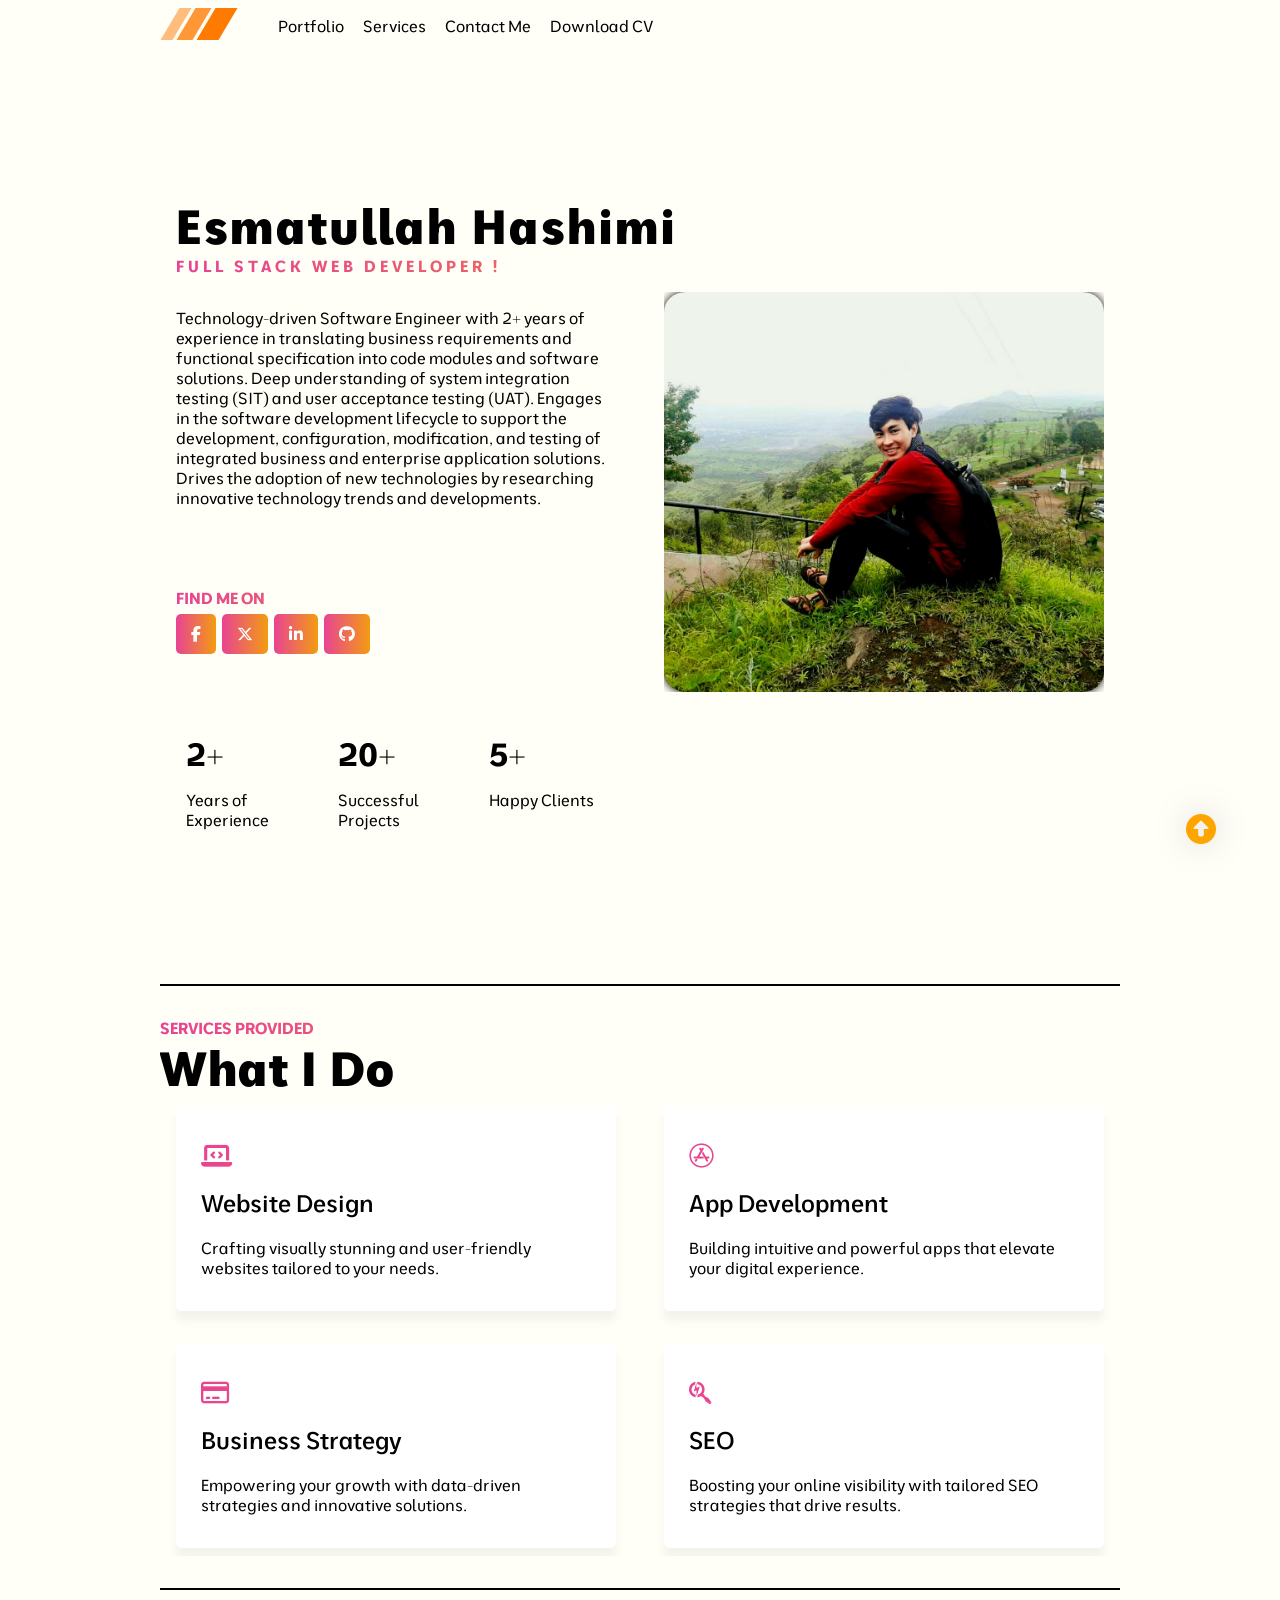
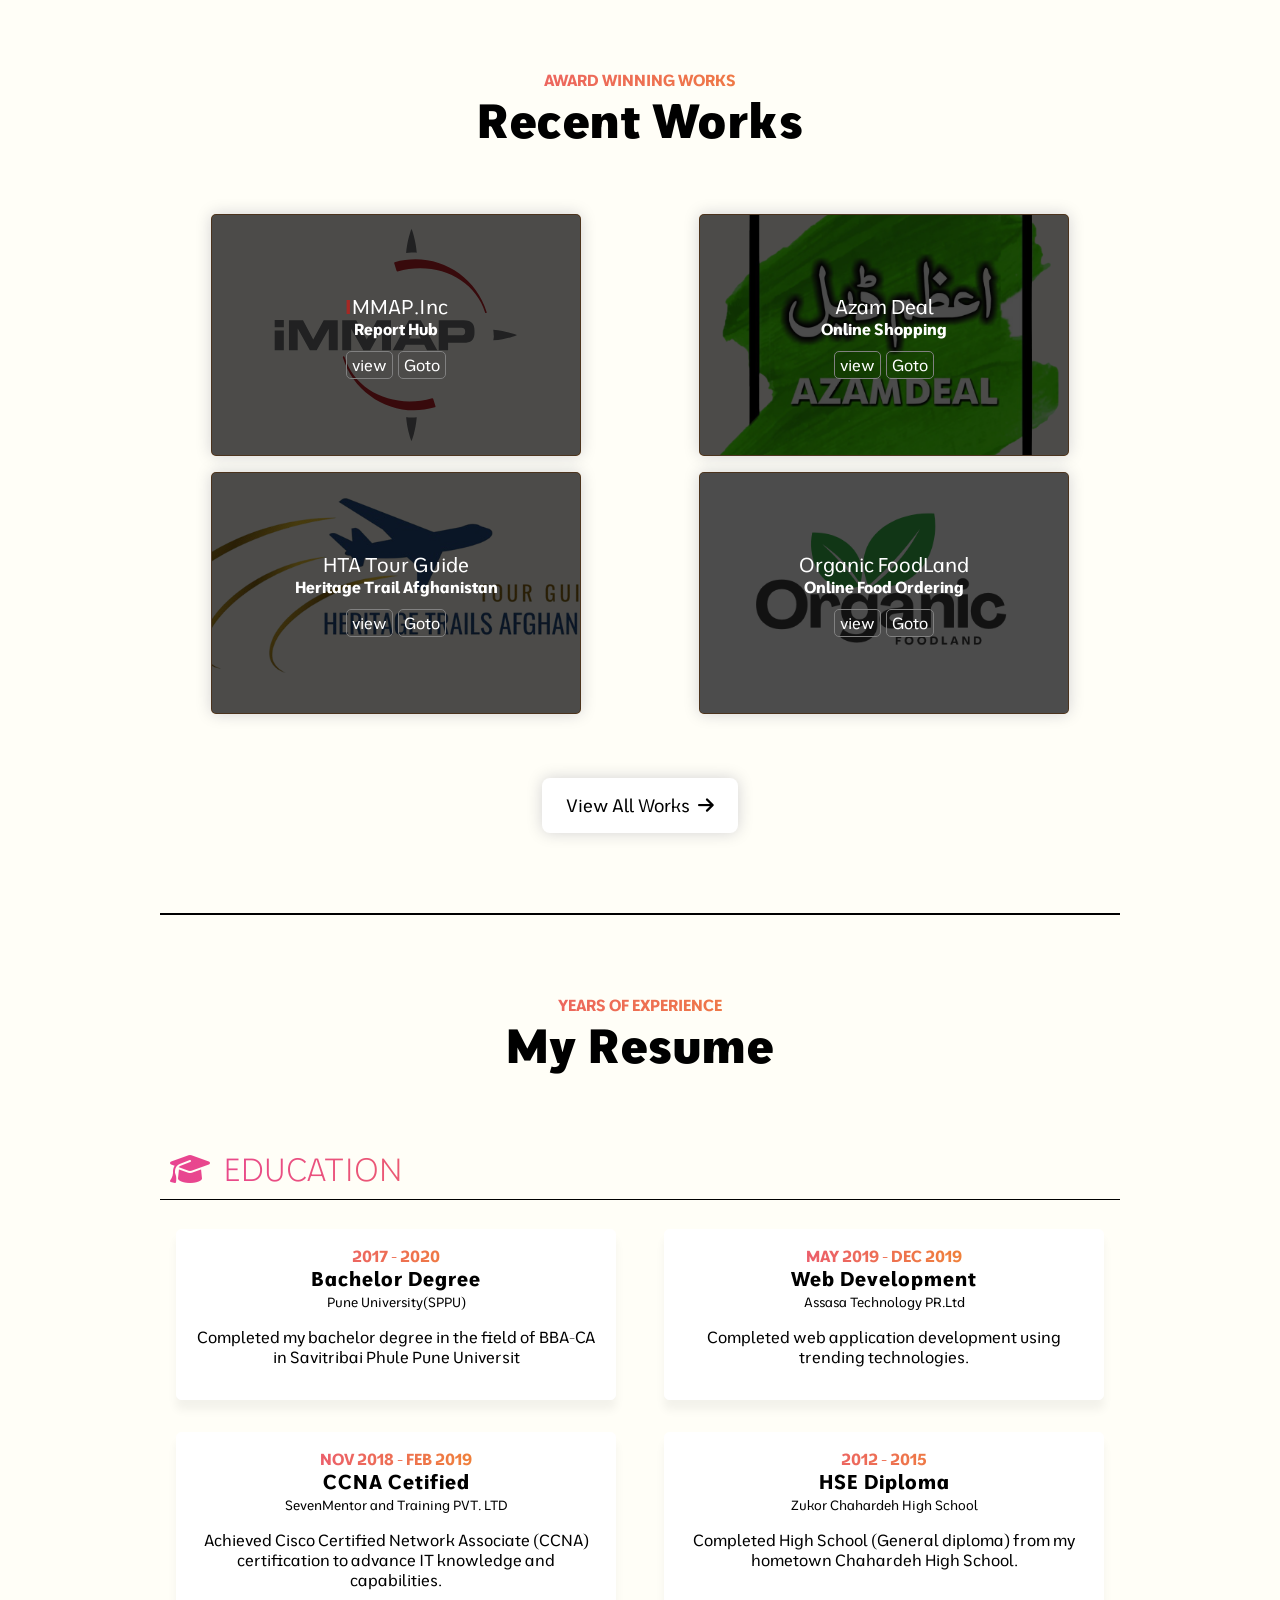
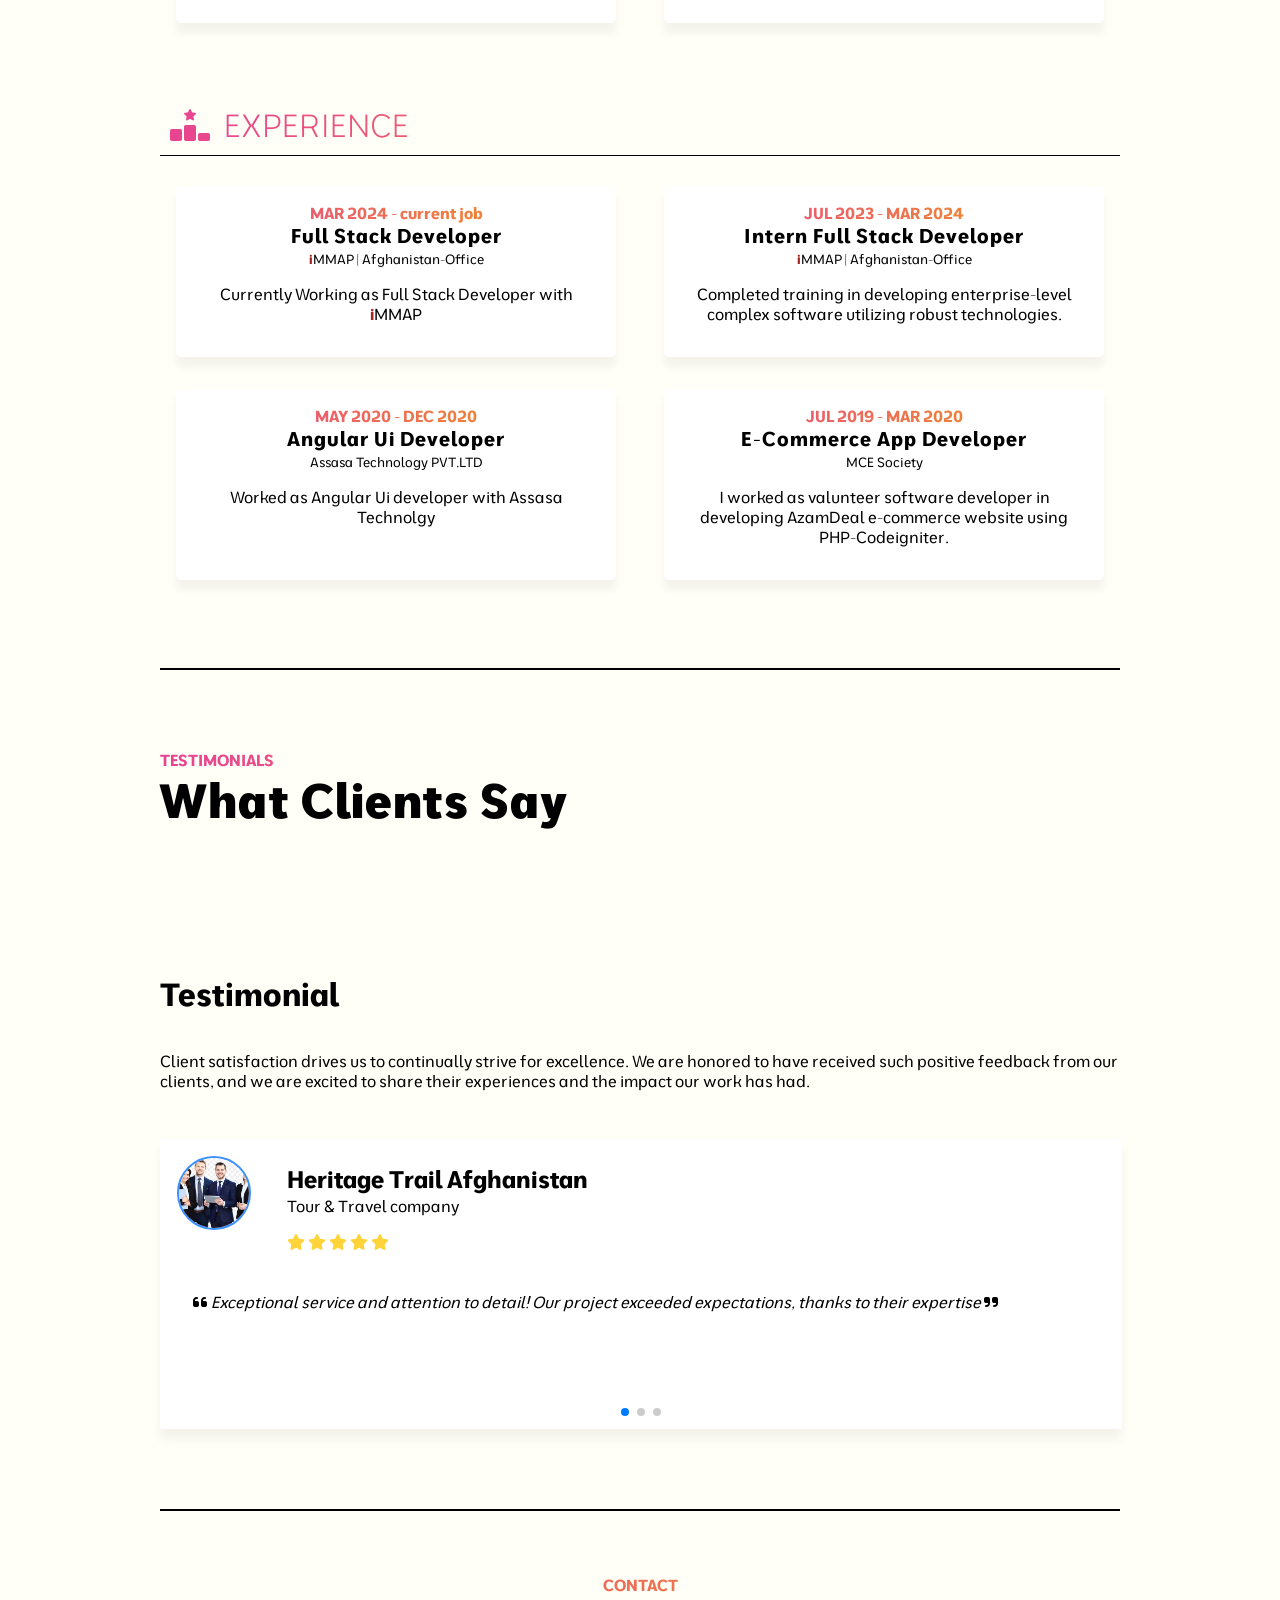
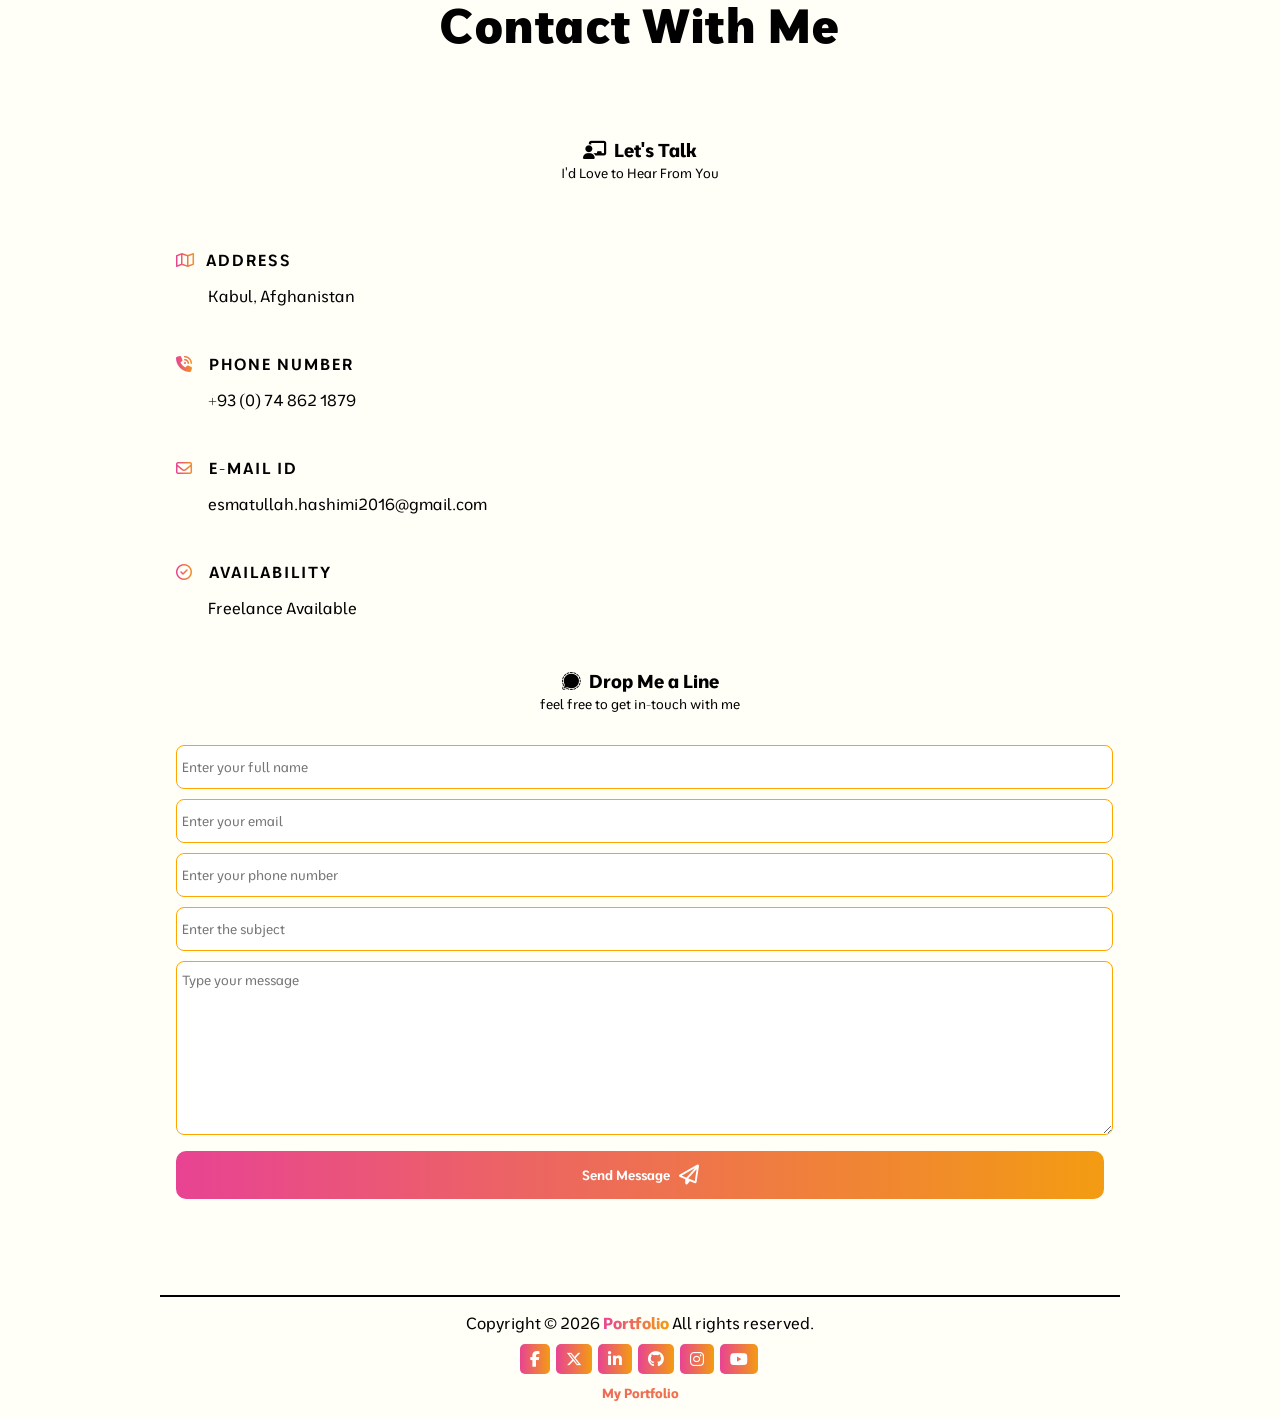
==== index.html @ 991132f8 "animation added with intersection observer" ====
<!DOCTYPE html>
<html lang="en">
<head>
    <meta charset="UTF-8">
    <meta name="viewport" content="width=device-width, initial-scale=1.0">
    <title>My Portfolio</title>
    <!-- google font -->
    <link rel="preconnect" href="https://fonts.googleapis.com">
    <link rel="preconnect" href="https://fonts.gstatic.com" crossorigin>
    <link href="https://fonts.googleapis.com/css2?family=Inter:ital,opsz,wght@0,14..32,100..900;1,14..32,100..900&display=swap" rel="stylesheet">
    <link rel="stylesheet" href="assets/css/style.css">
    <!-- Link SwiperJS CSS -->
    <link
    rel="stylesheet"
    href="https://cdn.jsdelivr.net/npm/swiper@11/swiper-bundle.min.css"
  />
    <!-- font-awesome cdn -->
    <link rel="stylesheet" href="https://cdnjs.cloudflare.com/ajax/libs/font-awesome/6.6.0/css/all.min.css" />

</head>
<body>
    <!-- Navbar -->
    <div class="navbar">
        <div class="logo-holder">
            <img src="./assets/images/logo.svg" class="logo" alt="">
            <div class="mobile-menu">
                <i class="fa-solid fa-pause fa-rotate-90"></i>
            </div>
        </div>
        
        <ul class="nav-menu not-active" id="nav-menu">
            <li class="nav-link"><a href="#projects">Portfolio</a></li>
            <li class="nav-link"><a href="#service">Services</a></li>
            <li class="nav-link"><a href="#contact-me">Contact Me</a></li>
            <li class="nav-link"><a href="./assets/Doc/my_resume.pdf" download="my_resume.pdf">Download CV</a></li>
        </ul>
        
    </div>
    <!-- main page start -->
    <div class="container">
        <div class="landing-page" id="main-page">
            <div class="heading">
                <h1 class="title" >Esmatullah Hashimi</h1>
                <p class="pre-heading space" id="position"></p>
            </div>
            <div class="auto-grid">
                <div class="grid-content">
                    <div class="bio-content">
                        <p class="bio-info">
                            Technology-driven Software Engineer with 2+ 
                            years of experience in translating business 
                            requirements and functional specification into code modules and software solutions. 
                            Deep understanding of system integration testing (SIT) and user acceptance testing (UAT). 
                            Engages in the software development lifecycle to support the development, configuration, 
                            modification, and testing of integrated business and enterprise application solutions. 
                            Drives the adoption of new technologies by researching innovative technology trends and developments.
                        </p>
                        <div class="find-me">
                            <p class="title">FIND ME ON</p>
                            <a href="https://www.facebook.com/Esmatullah.Farjad"><i class="fa-brands fa-facebook-f"></i></a>
                            <a href="https://x.com/Esmat_Farjad"><i class="fa-brands fa-x-twitter"></i></a>
                            <a href="https://www.linkedin.com/in/esmatullah-hashimi-5b56401ba"><i class="fa-brands fa-linkedin-in"></i></a>
                            <a href="https://github.com/Esmat-Farjad"><i class="fa-brands fa-github"></i></a>
                        </div>
                        <div class="statistics">
                            <div class="box">
                                <h1 class="title">2+</h1>
                                <p class="text">Years of Experience</p>
                            </div>
                            <div class="box">
                                <h1 class="title">20+</h1>
                                <p class="text">Successful Projects</p>
                            </div>
                            <div class="box">
                                <h1 class="title">5+</h1>
                                <p class="text">Happy Clients</p>
                            </div>
                        </div>
                    </div>
                </div>
                <div class="grid-content">
                    <div class="image-content">
                        <img src="assets/images/20240918_160926.jpg" alt="">
                    </div>
                </div>
            </div>
        </div>
        <hr>
        <!-- services -->
        <div class="service-page" id="service">
            <div class="heading">
                <p class="pre-heading">SERVICES PROVIDED</p>
                <h1 class="title">What I Do</h1>
            </div>
            <div class="auto-grid">
                <div class="card">
                    <p class="icon-design"><i class="fa-solid fa-laptop-code fa-lg"></i></p>
                    <h2 class="title">Website Design</h2>
                    <p class="text">Crafting visually stunning and user-friendly websites tailored to your needs.</p>
                </div>
                <div class="card">
                    <p class="icon-design"><i class="fa-brands fa-app-store fa-lg"></i></p>
                    <h2 class="title">App Development</h2>
                    <p class="text">Building intuitive and powerful apps that elevate your digital experience.</p>
                </div>
                <div class="card">
                    <p class="icon-design"><i class="fa-regular fa-credit-card fa-lg"></i></p>
                    <h2 class="title">Business Strategy</h2>
                    <p class="text">Empowering your growth with data-driven strategies and innovative solutions.</p>
                </div>
                <div class="card">
                    <p class="icon-design"><i class="fa-brands fa-searchengin fa-lg"></i></p>
                    <h2 class="title">SEO</h2>
                    <p class="text">Boosting your online visibility with tailored SEO strategies that drive results.</p>
                </div>
            </div>
        </div>
        <hr>
        <!-- work page -->
         <div class="resume-page" id="projects">
            <div class="heading">
                <p class="pre-heading">AWARD WINNING WORKS</p>
                <h1 class="title">Recent Works</h1>
            </div>
            <div class="project-grid">
                <div class="projects">
                    <div class="project-holder">
                        <img src="./assets/images/iMMAP.svg" alt="">
                    </div>
                    <div class="project-details">
                        <p class="company"><b style="color: #a52824;">i</b>MMAP.Inc</p>
                        <h4 class="title">Report Hub</h4>
                        <p class="btn-holder">
                            <a href="./view.html" class="btn-link">view</a>
                            <a href="https://dev.reporthub.immap.org" class="btn-link">Goto</a>
                        </p>
                    </div>
                </div>
                <div class="projects">
                    <div class="project-holder">
                        <img src="./assets/images/azamdeal.png" alt="">
                    </div>
                    <div class="project-details">
                        <p class="company">Azam Deal</p>
                        <h4 class="title">Online Shopping</h4>
                        <p class="btn-holder">
                            <a href="view.html" class="btn-link">view</a>
                            <a href="https://azamdeal.com" class="btn-link">Goto</a>
                        </p>
                    </div>
                </div>
                <div class="projects">
                    <div class="project-holder">
                        <img src="./assets/images/HTA.png" alt="">
                    </div>
                    <div class="project-details">
                        <p class="company">HTA Tour guide</p>
                        <h4 class="title">Heritage Trail Afghanistan</h4>
                        <p class="btn-holder">
                            <a href="view.html" class="btn-link">view</a>
                            <a href="https://heritage-trail-afghanistan.netlify.app" class="btn-link">Goto</a>
                        </p>
                    </div>
                </div>
                <div class="projects">
                    <div class="project-holder">
                        <img src="./assets/images/organic.png" alt="">
                    </div>
                    <div class="project-details">
                        <p class="company">Organic FoodLand</p>
                        <h4 class="title">Online Food Ordering</h4>
                        <p class="btn-holder">
                            <a href="view.html" class="btn-link">view</a>
                            <a href="" class="btn-link">Goto</a>
                        </p>
                    </div>
                </div>
            </div>
            <div class="btn-holder">
                <button type="button" class="btn-xl">view all works &nbsp;<i class="fa-solid fa-arrow-right"></i></button>
            </div>
        </div>
        <hr>
        <!-- Resume page -->
        <div class="resume-page">
            <div class="heading">
                <p class="pre-heading">YEARS OF EXPERIENCE</p>
                <h1 class="title">My Resume</h1>
            </div>
            <div class="education">
                <h1 class="education-content"><i class="fa-solid fa-graduation-cap"></i> &nbsp;Education</h1>
                <div class="auto-grid">
                    <div class="cart">
                        <div class="heading">
                            <p class="pre-heading">2017 - 2020</p>
                            <h2 class="achieved">Bachelor Degree</h2>
                            <small>Pune University(SPPU)</small>
                        </div>
                        <div class="body">
                            <p>Completed my bachelor degree in the field of 
                                BBA-CA in Savitribai Phule Pune Universit</p>
                        </div>
                    </div>
                    <!-- 2 -->
                    <div class="cart">
                        <div class="heading">
                            <p class="pre-heading">MAY 2019 - DEC 2019</p>
                            <h2 class="achieved">Web Development</h2>
                            <small>Assasa Technology PR.Ltd </small>
                        </div>
                        <div class="body">
                            <p>Completed web application development using trending 
                                technologies.</p>
                        </div>
                    </div>
                    <!-- 3 -->
                    <div class="cart">
                        <div class="heading">
                            <p class="pre-heading">NOV 2018 - FEB 2019</p>
                            <h2 class="achieved">CCNA Cetified</h2>
                            <small>SevenMentor and Training PVT. LTD</small>
                        </div>
                        <div class="body">
                            <p>Achieved Cisco Certified Network Associate (CCNA) 
                                certification to advance IT knowledge and capabilities. </p>
                        </div>
                    </div>
                   <!-- 4 -->
                    <div class="cart">
                        <div class="heading">
                            <p class="pre-heading">2012 - 2015</p>
                            <h2 class="achieved">HSE Diploma</h2>
                            <small>Zukor Chahardeh High School</small>
                        </div>
                        <div class="body">
                            <p>Completed High School (General diploma) from my hometown Chahardeh High School. </p>
                        </div>
                    </div>
                </div>
            </div>
            <!-- Work Experience -->
            <div class="education">
                <h1 class="education-content"><i class="fa-solid fa-ranking-star"></i> &nbsp;Experience</h1>
                <div class="auto-grid">
                    <div class="cart">
                        <div class="heading">
                            <p class="pre-heading">MAR 2024 - current job</p>
                            <h2 class="achieved">Full Stack Developer</h2>
                            <small><span style="color:#a52824;font-weight: bold;">i</span>MMAP | Afghanistan-Office</small>
                        </div>
                        <div class="body">
                            <p>Currently Working as Full Stack Developer with 
                                <span style="color:#a52824;font-weight: bold;">i</span>MMAP</p>
                        </div>
                    </div>
                    <!-- 2 -->
                    <div class="cart">
                        <div class="heading">
                            <p class="pre-heading">JUL 2023 - MAR 2024</p>
                            <h2 class="achieved">Intern Full Stack Developer</h2>
                            <small><span style="color:#a52824;font-weight: bold;">i</span>MMAP | Afghanistan-Office</small>
                        </div>
                        <div class="body">
                            <p>Completed training in developing enterprise-level 
                                complex software utilizing robust technologies.</p>
                        </div>
                    </div>
                    <!-- 3 -->
                    <div class="cart">
                        <div class="heading">
                            <p class="pre-heading">MAY 2020 - DEC 2020</p>
                            <h2 class="achieved">Angular Ui Developer</h2>
                            <small>Assasa Technology PVT.LTD</small>
                        </div>
                        <div class="body">
                            <p>Worked as Angular Ui developer with Assasa Technolgy </p>
                        </div>
                    </div>
                    <!-- 4 -->
                    <div class="cart">
                        <div class="heading">
                            <p class="pre-heading">JUL 2019 - MAR 2020</p>
                            <h2 class="achieved">E-Commerce App Developer</h2>
                            <small>MCE Society</small>
                        </div>
                        <div class="body">
                            <p>I worked as valunteer software developer in developing AzamDeal 
                                e-commerce website using PHP-Codeigniter. </p>
                        </div>
                    </div>
                </div>
            </div>
        </div>
        <hr>
        <!-- testimnial -->
         <div class="testimonial">
            <div class="heading">
                <p class="pre-heading">TESTIMONIALS</p>
                <h1 class="title">What Clients Say</h1>
            </div>
            <div class="two-cols-grid">
                <div class="content">
                    <h1 class="title">testimonial</h1>
                    <p class="text">Client satisfaction drives us to continually strive for 
                        excellence. We are honored to have received such positive feedback from 
                        our clients, and we are excited to share their experiences and the impact our work has had.
                    </p>
                </div>
                <div class="swiper-content">
                    <!-- Slider main container -->
                    <div class="swiper">
                        <!-- Additional required wrapper -->
                        <div class="swiper-wrapper">
                        <!-- Slides -->
                        <div class="swiper-slide">
                            <div class="testimonial-card">
                                <div class="card-content">
                                    <div class="flex-container">
                                        <div class="image">
                                            <img src="./assets/images/HTA.jpg" alt="">
                                        </div>
                                        <div class="details">
                                            <h2 class="name">Heritage Trail Afghanistan</h2>
                                            <p class="designation">Tour & Travel company</p>
                                            <p class="rate">
                                                <i class="fa-solid fa-star" style="color: #FFD43B;"></i>
                                                <i class="fa-solid fa-star" style="color: #FFD43B;"></i>
                                                <i class="fa-solid fa-star" style="color: #FFD43B;"></i>
                                                <i class="fa-solid fa-star" style="color: #FFD43B;"></i>
                                                <i class="fa-solid fa-star" style="color: #FFD43B;"></i>
                                            </p>
                                        </div>
                                    </div>
                                    <div class="user-text">
                                        <p><i class="fa-solid fa-quote-left"></i>
                                            Exceptional service and attention to detail! 
                                            Our project exceeded expectations, thanks to their expertise
                                            <i class="fa-solid fa-quote-right"></i>
                                        </p>
                                    </div>
                                </div>
                            </div>
                        </div>
                        <div class="swiper-slide"><div class="testimonial-card">
                            <div class="card-content">
                                <div class="flex-container">
                                    <div class="image">
                                        <img src="./assets/images/organic.png" alt="">
                                    </div>
                                    <div class="details">
                                        <h2 class="name">Organic FoodLand</h2>
                                        <p class="designation">Online Food ordering Platform</p>
                                        <p class="rate">
                                            <i class="fa-solid fa-star" style="color: #FFD43B;"></i>
                                            <i class="fa-solid fa-star" style="color: #FFD43B;"></i>
                                            <i class="fa-solid fa-star" style="color: #FFD43B;"></i>
                                            <i class="fa-solid fa-star" style="color: #FFD43B;"></i>
                                            <i class="fa-solid fa-star" style="color: #FFD43B;"></i>
                                        </p>
                                    </div>
                                </div>
                                <div class="user-text">
                                    <p><i class="fa-solid fa-quote-left"></i>
                                        Outstanding results and a seamless experience. 
                                        They truly understand client needs and deliver.
                                        <i class="fa-solid fa-quote-right"></i>
                                    </p>
                                </div>
                            </div>
                        </div></div>
                        <div class="swiper-slide">
                            <div class="testimonial-card">
                                <div class="card-content">
                                    <div class="flex-container">
                                        <div class="image">
                                            <img src="./assets/images/mateen.jpeg" alt="">
                                        </div>
                                        <div class="details">
                                            <h2 class="name">Abdul Mateen Seddiqi</h2>
                                            <p class="designation">Software Engineer</p>
                                            <p class="rate">
                                                <i class="fa-solid fa-star" style="color: #FFD43B;"></i>
                                                <i class="fa-solid fa-star" style="color: #FFD43B;"></i>
                                                <i class="fa-solid fa-star" style="color: #FFD43B;"></i>
                                                <i class="fa-solid fa-star" style="color: #FFD43B;"></i>
                                                <i class="fa-solid fa-star" style="color: #FFD43B;"></i>
                                            </p>
                                        </div>
                                    </div>
                                    <div class="user-text">
                                        <p><i class="fa-solid fa-quote-left"></i>
                                            Impressive expertise and reliability. 
                                            They went above and beyond to ensure our goals were met.
                                            <i class="fa-solid fa-quote-right"></i>
                                        </p>
                                    </div>
                                </div>
                            </div>
                        </div>
                        ...
                        </div>
                        <!-- If we need pagination -->
                        <div class="swiper-pagination"></div>
                    
                        <!-- If we need navigation buttons -->
                        <!-- <div class="swiper-button-prev"></div>
                        <div class="swiper-button-next"></div> -->
                    
                        <!-- If we need scrollbar -->
                        <!-- <div class="swiper-scrollbar"></div> -->
                    </div>
                </div>
            </div>
        </div>
        <hr>
        <!-- clients -->
         <div class="contact-page" id="contact-me">
            <div class="heading">
                <p class="pre-heading">CONTACT</p>
                <h1 class="title">Contact With Me</h1>
            </div>
            <div class="two-cols-grid">
                <div class="information">
                    <div style="text-align: center;margin-bottom: 2rem;">
                        <h3 style="margin-bottom: 0px;">
                            <i class="fa-solid fa-chalkboard-user"></i>&nbsp; Let's Talk
                        </h3>
                        <small>I'd Love to Hear From You</small>
                    </div>
                    <ul class="list-holder">
                        <li class="list-item">
                            <div class="title">
                                <i class="fa-regular fa-map icon"></i> &nbsp;Address
                            </div>
                            <p class="sub-title">Kabul, Afghanistan</p>
                        </li>
                        <li class="list-item">
                            <div class="title">
                                <i class="fa-solid fa-phone-volume icon"></i>
                                &nbsp; Phone Number
                            </div>
                            <p class="sub-title">+93 (0) 74 862 1879</p>
                        </li>
                        <li class="list-item">
                            <div class="title">
                                <i class="fa-regular fa-envelope icon"></i>
                                &nbsp; E-mail ID
                            </div>
                            <p class="sub-title">esmatullah.hashimi2016@gmail.com</p>
                            
                        </li>
                        <li class="list-item">
                            <div class="title">
                                <i class="fa-regular fa-circle-check icon"></i>
                                &nbsp; Availability
                            </div>
                            <p class="sub-title">Freelance Available</p>
                        </li>
                    </ul>
                </div>
                <div class="form-holder">
                    <div style="text-align: center;margin-bottom: 2rem;">
                        <h3 style="margin-bottom: 0px;">
                            <i class="fa-brands fa-signal-messenger"></i> &nbsp;Drop Me a Line
                        </h3>
                        <small>feel free to get in-touch with me</small>
                    </div>
                    
                    <form action="#" class="contact-form">
                        <input type="text" class="form-input" placeholder="Enter your full name">
                        <input type="email" class="form-input" placeholder="Enter your email">
                        <input type="number" class="form-input" placeholder="Enter your phone number">
                        <input type="text" class="form-input" placeholder="Enter the subject">
                        <textarea name="message" cols="20" rows="10" id="message" placeholder="Type your message"></textarea>
                        <button type="submit">Send Message&nbsp;&nbsp; <i class="fa-regular fa-paper-plane fa-xl"></i></button>
                        
                    </form>
                </div>
            </div>
        </div>
        <hr>
        <div class="footer">
            <div style="text-align: center;">
                <p>Copyright © <span id="year"></span> <span class="text-gradient">Portfolio</span> All rights reserved.</p>
                <script>
                    document.getElementById('year').textContent = new Date().getFullYear();
                </script>
            </div>
            <div class="media-chanels">
                <a href="https://www.facebook.com/Esmatullah.Farjad"><i class="fa-brands fa-facebook-f"></i></a>
                <a href="https://x.com/Esmat_Farjad"><i class="fa-brands fa-x-twitter"></i></a>
                <a href="https://www.linkedin.com/in/esmatullah-hashimi-5b56401ba"><i class="fa-brands fa-linkedin-in"></i></a>
                <a href="https://github.com/Esmat-Farjad"><i class="fa-brands fa-github"></i></a>
                <a href="#"><i class="fa-brands fa-instagram"></i></a>
                <a href="#"><i class="fa-brands fa-youtube"></i></a>
            </div>
            <div class="heading">
                <h5 class="pre-heading">
                    My Portfolio
                </h5>
            </div>
        </div>
        
        <div class="navigaiton">
            <a href="#main-page"><i class="fa-solid fa-circle-up fa-bounce"></i></a>
        </div>
    </div>
    <!-- Link SwiperJS JavaScript -->
    <script src="https://cdn.jsdelivr.net/npm/swiper@11/swiper-bundle.min.js"></script>
    <!-- custom Link Script -->
     <script src="assets/script.js"></script>
</body>
</html>
---- assets/css/style.css ----
@import url("https://fonts.googleapis.com/css2?family=Moderustic:wght@300..800&family=Roboto:ital,wght@0,100;0,300;0,400;0,500;0,700;0,900;1,100;1,300;1,400;1,500;1,700;1,900&display=swap");
* {
  font-family: "Moderustic", sans-serif;
  font-optical-sizing: auto;
  font-style: normal;
}

@keyframes fadeAnimation {
  from {
    transform: translateY(100px);
    filter: opacity(0);
  }
  to {
    transform: translateY(0px);
    filter: opacity(1);
  }
}
.fade-animation {
  animation: fadeAnimation 1s linear 1;
}

body {
  background-color: #fffef7;
  margin: 0px;
  padding: 0px;
}

html {
  scroll-behavior: smooth;
}

.container {
  position: relative;
}

.space {
  letter-spacing: 4px;
}

.not-active {
  display: none;
}

@media (max-width: 480px) {
  .container {
    margin: 0rem 0.5rem;
  }
  .navbar {
    margin: 0px;
    padding: 0px;
    border-bottom: 1px solid rgb(104, 104, 104);
  }
  .logo-holder .logo {
    margin: 10px;
  }
  .logo-holder {
    position: relative;
  }
  .logo-holder .mobile-menu {
    position: absolute;
    top: 30%;
    right: 5%;
  }
  .nav-menu {
    position: absolute;
    top: 7%;
    left: 3%;
    right: 3%;
    border: 1px solid lightgray;
    margin: 0px;
    padding: 10px 0px;
    background-color: white;
    z-index: 100;
    border-radius: 5px;
    box-shadow: 0 0 16px lightgray;
    transition: display 1s ease-in-out;
  }
  .nav-menu li {
    padding: 8px 20px;
  }
}
@media (min-width: 481px) and (max-width: 1024px) {
  .container {
    margin: 0rem 1rem;
  }
  .navbar {
    margin: 0px;
    padding: 0px;
    border-bottom: 1px solid rgb(104, 104, 104);
  }
  .logo-holder .logo {
    margin: 10px;
  }
  .logo-holder {
    position: relative;
  }
  .logo-holder .mobile-menu {
    position: absolute;
    top: 30%;
    right: 5%;
  }
}
@media (min-width: 1025px) {
  .container {
    margin: 0rem 10rem;
  }
  .navbar {
    display: flex;
    flex-direction: row;
    margin: 0rem 10rem;
    align-items: center;
  }
  .navbar .nav-menu {
    display: inline;
  }
  .navbar .nav-menu .nav-link {
    display: inline;
    padding: 0px;
    margin-right: 1rem;
  }
  .navbar .nav-menu .nav-link a {
    color: inherit;
  }
  .navbar .mobile-menu {
    display: none;
  }
}
a {
  text-decoration: none;
  color: inherit;
}

.navbar .nav-menu {
  list-style-type: none;
}

.navbar .button-holder {
  vertical-align: middle;
  margin: auto 0px;
}

.landing-page {
  margin-top: 9rem;
  margin-bottom: 2rem;
}

.landing-page .heading {
  padding: 0rem 1rem;
}

.landing-page .heading .title {
  padding: 0px;
  margin: 0px;
  letter-spacing: 3px;
}

.landing-page .heading .text {
  padding: 0px;
  margin: 0px;
}

.auto-grid {
  display: grid;
  gap: 1rem;
  grid-template-columns: repeat(auto-fit, minmax(min(20rem, 100%), 1fr));
}

.auto-grid .grid-content {
  padding: 1rem;
}

.bio-content .bio-info {
  margin-bottom: 5rem;
}

.bio-content .find-me .title {
  background: linear-gradient(90deg, #e84393, #f39c12);
  -webkit-background-clip: text;
  -webkit-text-fill-color: transparent;
  font-weight: bold;
  padding: 0px;
  margin-bottom: 1rem;
}

.bio-content .find-me a {
  padding: 10px 15px;
  border-radius: 5px;
  margin-right: 3px;
  color: white;
  background-image: linear-gradient(90deg, #e84393, #f39c12);
}

.bio-content .statistics {
  margin: 5rem 0rem;
  display: flex;
  flex-direction: row;
  gap: 15px;
}

.statistics .box {
  padding: 10px;
  flex-basis: 10rem;
  flex-shrink: 1;
  flex-grow: 1;
}

.statistics .box .title {
  font-weight: bold;
  padding: 0px;
  margin: 0px;
}

.grid-content .image-content {
  display: flex;
  justify-content: center;
  align-items: center;
  overflow: hidden;
}

.grid-content .image-content img {
  width: 100%;
  height: 400px;
  -o-object-fit: cover;
     object-fit: cover;
  border-radius: 5%;
  place-content: center;
  filter: drop-shadow(0 0 5px black);
}

hr {
  border: 1px solid black;
}

.service-page .heading {
  position: r;
}

.heading .pre-heading {
  font-weight: bold;
  margin: 0px;
  background: linear-gradient(90deg, #e84393, #f39c12);
  -webkit-background-clip: text;
  -webkit-text-fill-color: transparent;
}

.heading .title {
  padding: 0px;
  margin: 0px;
  font-size: 3em;
  font-weight: 900;
  letter-spacing: 1.5px;
}

.service-page {
  overflow: hidden;
  margin: 2rem 0rem;
}

.card {
  background-color: #ffffff;
  padding: 1rem 1.5rem;
  border-radius: 5px;
  margin: 0.5rem 1rem;
  border-radius: 5px;
  box-shadow: 0 10px 10px rgba(0, 0, 0, 0.05);
  border: 1px solid #ffffff;
}

.card .icon-design {
  background: linear-gradient(90deg, #e84393, #f39c12);
  -webkit-background-clip: text;
  -webkit-text-fill-color: transparent;
  font-size: 20px;
}

.card .title {
  font-size: 24px;
  font-weight: 500;
}

.resume-page {
  text-align: center;
  margin: 5rem 0rem;
}

.project-grid {
  display: grid;
  gap: 1rem;
  place-items: center;
  margin: 4rem 0rem;
  grid-template-columns: repeat(auto-fit, minmax(min(20rem, 100%), 1fr));
}

.project-holder {
  overflow: hidden;
  border: 1px solid #fcac61;
  width: 23rem;
  height: 15rem;
  border-radius: 5px;
  box-shadow: 0 0 16px lightgray;
}

.project-holder img {
  -o-object-fit: cover;
     object-fit: cover;
  width: 100%;
  height: 100%;
}

.projects {
  position: relative;
  border-radius: 5px;
}

.projects .project-details {
  position: absolute;
  color: white;
  top: 0;
  left: 0;
  right: 0;
  bottom: 0;
  background-color: rgba(0, 0, 0, 0.7);
  padding: 5rem;
  border-radius: 5px;
}

.projects .project-details .company {
  padding: 0px;
  margin: 0px;
  text-transform: capitalize;
  font-size: 20px;
}

.projects .project-details .title {
  text-transform: capitalize;
  padding: 0px;
  margin: 0px;
}

.projects .project-details .btn-link {
  margin: 0px 1px;
  border: 1px solid gray;
  padding: 3px 5px;
  border-radius: 5px;
  transition: border-color 0.3s ease;
}

.projects .project-details .btn-link:hover {
  border-color: #fb1378;
}

.btn-xl {
  background-color: white;
  box-shadow: 0 0 16px lightgray;
  color: black;
  font-weight: 600px;
  padding: 1rem 1.5rem;
  border: none;
  font-size: 18px;
  border-radius: 8px;
  text-transform: capitalize;
}

.btn-xl:hover i {
  padding-left: 8px;
  transition: all 0.5s ease;
}

.education .education-content {
  background: linear-gradient(90deg, #e84393, #f39c12);
  -webkit-background-clip: text;
  -webkit-text-fill-color: transparent;
  padding: 10px;
  text-align: start;
  border-bottom: 1px solid black;
  margin-top: 4rem;
  font-weight: lighter;
  text-transform: uppercase;
}

.testimonial {
  margin: 5rem 0rem;
}

.current {
  color: green;
  text-transform: capitalize;
}

.swiper {
  width: 100%;
  height: 18rem;
  border: 1px solid #ffffff;
  background-color: #ffffff;
  box-shadow: 0 10px 10px rgba(0, 0, 0, 0.05);
}

.two-cols-grid {
  display: grid;
  grid-template-columns: repeat(auto-fit, minmax(min(35rem, 100%), 1fr));
  margin-top: 4rem;
}

.two-cols-grid .content {
  margin-top: 5rem;
  margin-bottom: 2rem;
}

.two-cols-grid .content .title {
  text-transform: capitalize;
  padding-top: 0px;
  margin-top: 0px;
}

.two-cols-grid .content .text {
  padding-top: 1rem;
}

.two-cols-grid .swiper-content {
  margin: 0px;
  padding: 0px;
}

.testimonial-card {
  padding: 1rem;
}

.flex-container {
  display: flex;
  flex-direction: row;
  gap: 10px;
}

.flex-container .image {
  flex-shrink: 0;
  flex-basis: 100px;
}

.flex-container .details {
  flex-basis: 100px;
  flex-grow: 1;
  flex-shrink: 1;
  padding: 8px 0px;
  margin: 0px;
}

.flex-container .image img {
  width: 70%;
  height: 70px;
  -o-object-fit: cover;
     object-fit: cover;
  border-radius: 50%;
  border: 2px solid rgb(59, 144, 255);
}

.flex-container .details .name {
  margin: 0px;
  padding: 0px;
}

.flex-container .details .designation {
  padding: 0px;
  margin: 2px 0px;
}

.flex-container .details .rate {
  color: orange;
}

.card-content .user-text p {
  font-style: italic;
  padding: 0rem 1rem;
}

.cart {
  background-color: #ffffff;
  width: -moz-fit-content;
  width: fit-content;
  padding: 1rem;
  margin: 0.5rem 1rem;
  border-radius: 5px;
  box-shadow: 0 10px 10px rgba(0, 0, 0, 0.05);
  border: 1px solid #ffffff;
}

.cart .heading .achieved {
  font-size: 20px;
  margin: 0px;
  letter-spacing: 1px;
}

.information .list-holder {
  list-style-type: none;
  display: inline;
}

.information .list-holder .list-item {
  padding: 1rem;
}

.list-holder .list-item .icon {
  background: linear-gradient(90deg, #e84393, #f39c12);
  -webkit-background-clip: text;
  -webkit-text-fill-color: transparent;
}

.list-holder .list-item .title {
  display: block;
  font-size: 16px;
  font-weight: 600;
  letter-spacing: 2px;
  text-transform: uppercase;
}

.list-holder .list-item .sub-title {
  padding-left: 2rem;
}

.form-input {
  display: block;
  width: 100%;
  height: 40px;
  margin: 10px 0px;
  border-radius: 8px;
  outline: none;
  border: 1px solid orange;
  transition: border 0.3s ease;
  padding-left: 5px;
}

.form-input:focus, textarea:focus {
  outline: 2px solid rgb(252, 159, 21);
}

textarea {
  display: block;
  width: 100%;
  border: 1px solid orange;
  border-radius: 8px;
  transition: border 0.3s ease;
  margin: auto;
  padding-top: 10px;
  padding-left: 5px;
}

button[type=submit] {
  padding: 1rem 2rem;
  border-radius: 10px;
  width: 100%;
  border: none;
  font-weight: 600;
  margin: 1rem auto;
  background-image: linear-gradient(90deg, #e84393, #f39c12);
  color: white;
}

.contact-page {
  margin: 4rem 0rem;
}
.contact-page .heading {
  text-align: center;
  margin: 3rem 0rem;
}

.form-holder {
  overflow: hidden;
}

.form-holder .contact-form {
  margin: 1rem;
}

.footer {
  margin-bottom: 1rem;
}

.footer .heading {
  text-align: center;
  margin-top: 1rem;
  margin-bottom: 1rem;
}

.footer .media-chanels {
  text-align: center;
}

.footer .media-chanels a {
  padding: 5px 10px;
  border-radius: 5px;
  margin-right: 3px;
  background-image: linear-gradient(90deg, #e84393, #f39c12);
  color: white;
}

.footer .media-chanels a:hover {
  color: #e84393;
  transition: color 0.3s ease;
}

.text-gradient {
  background: linear-gradient(90deg, #e84393, #f39c12);
  -webkit-background-clip: text;
  -webkit-text-fill-color: transparent;
  font-weight: bold;
}

.navigaiton {
  position: fixed;
  top: 90%;
  right: 5%;
  font-size: 30px;
  color: orange;
}
.navigaiton a i {
  filter: drop-shadow(0 0 16px lightgray);
}/*# sourceMappingURL=style.css.map */
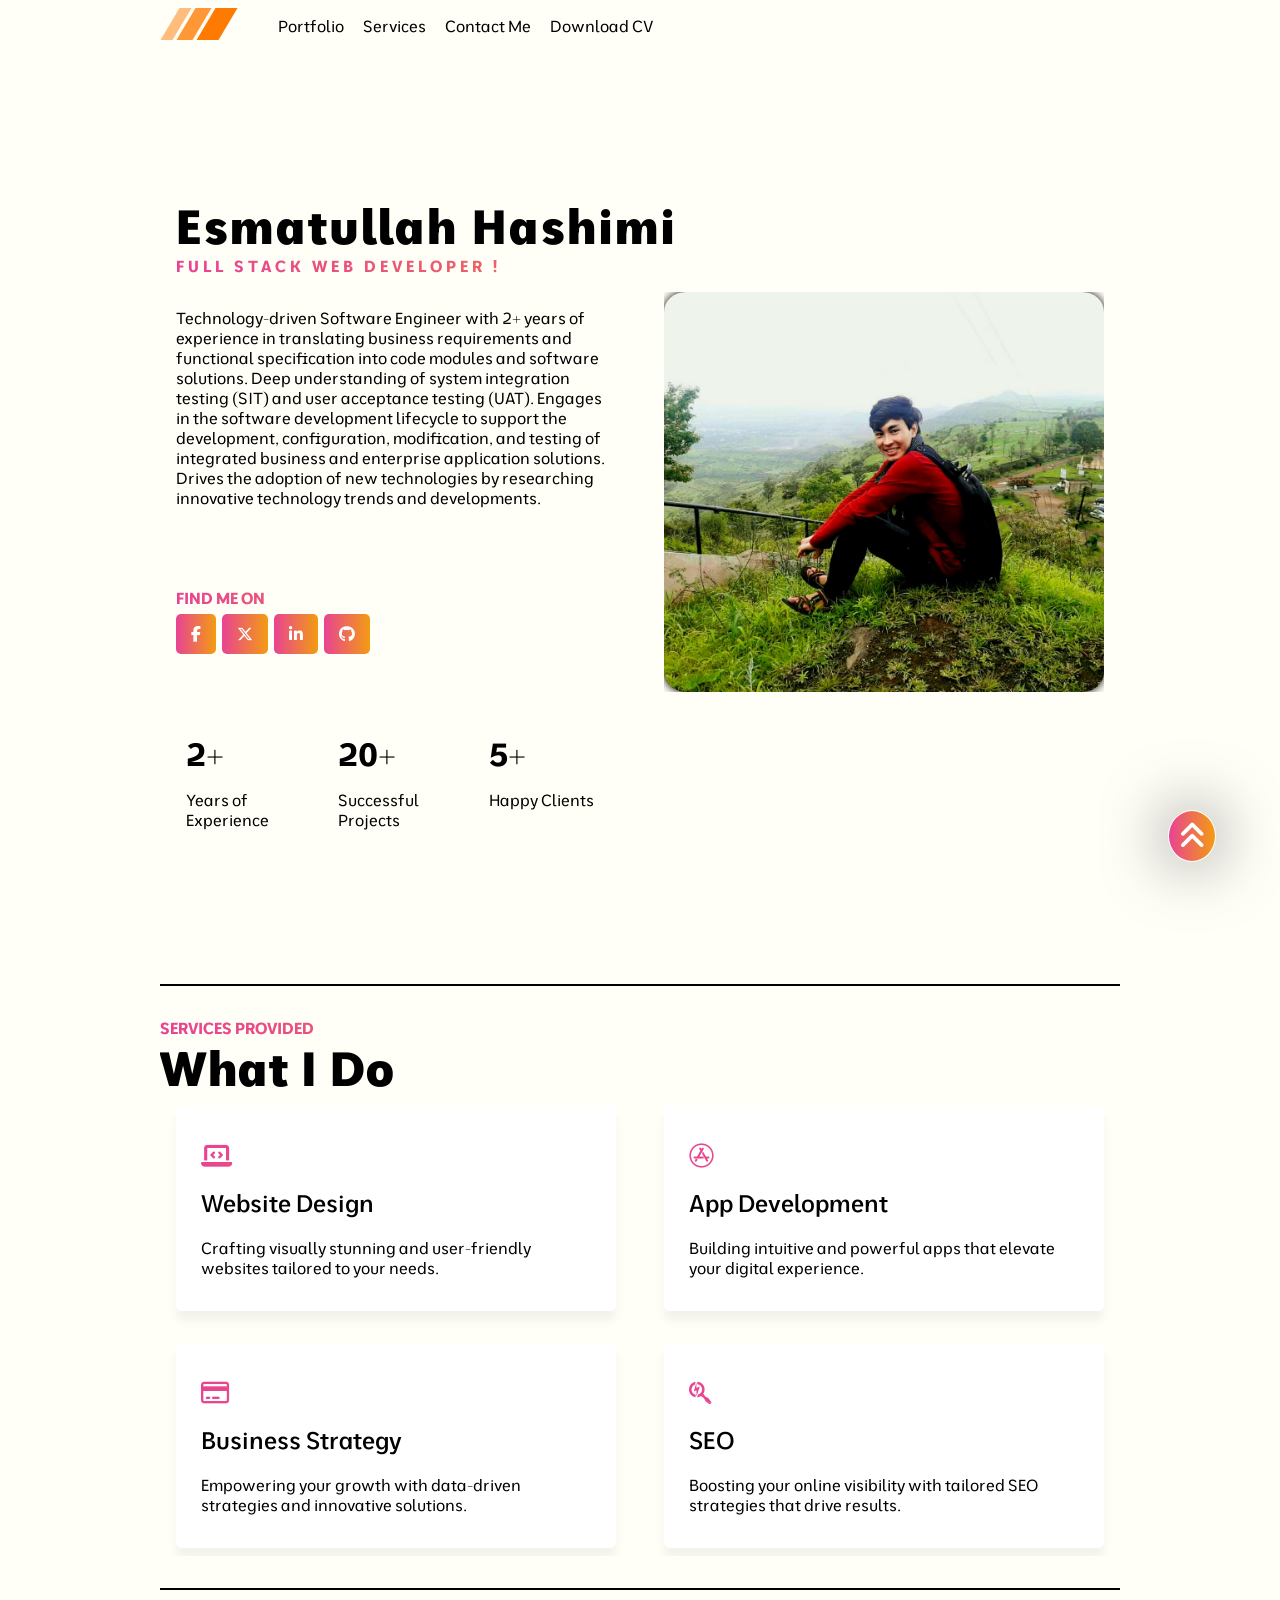
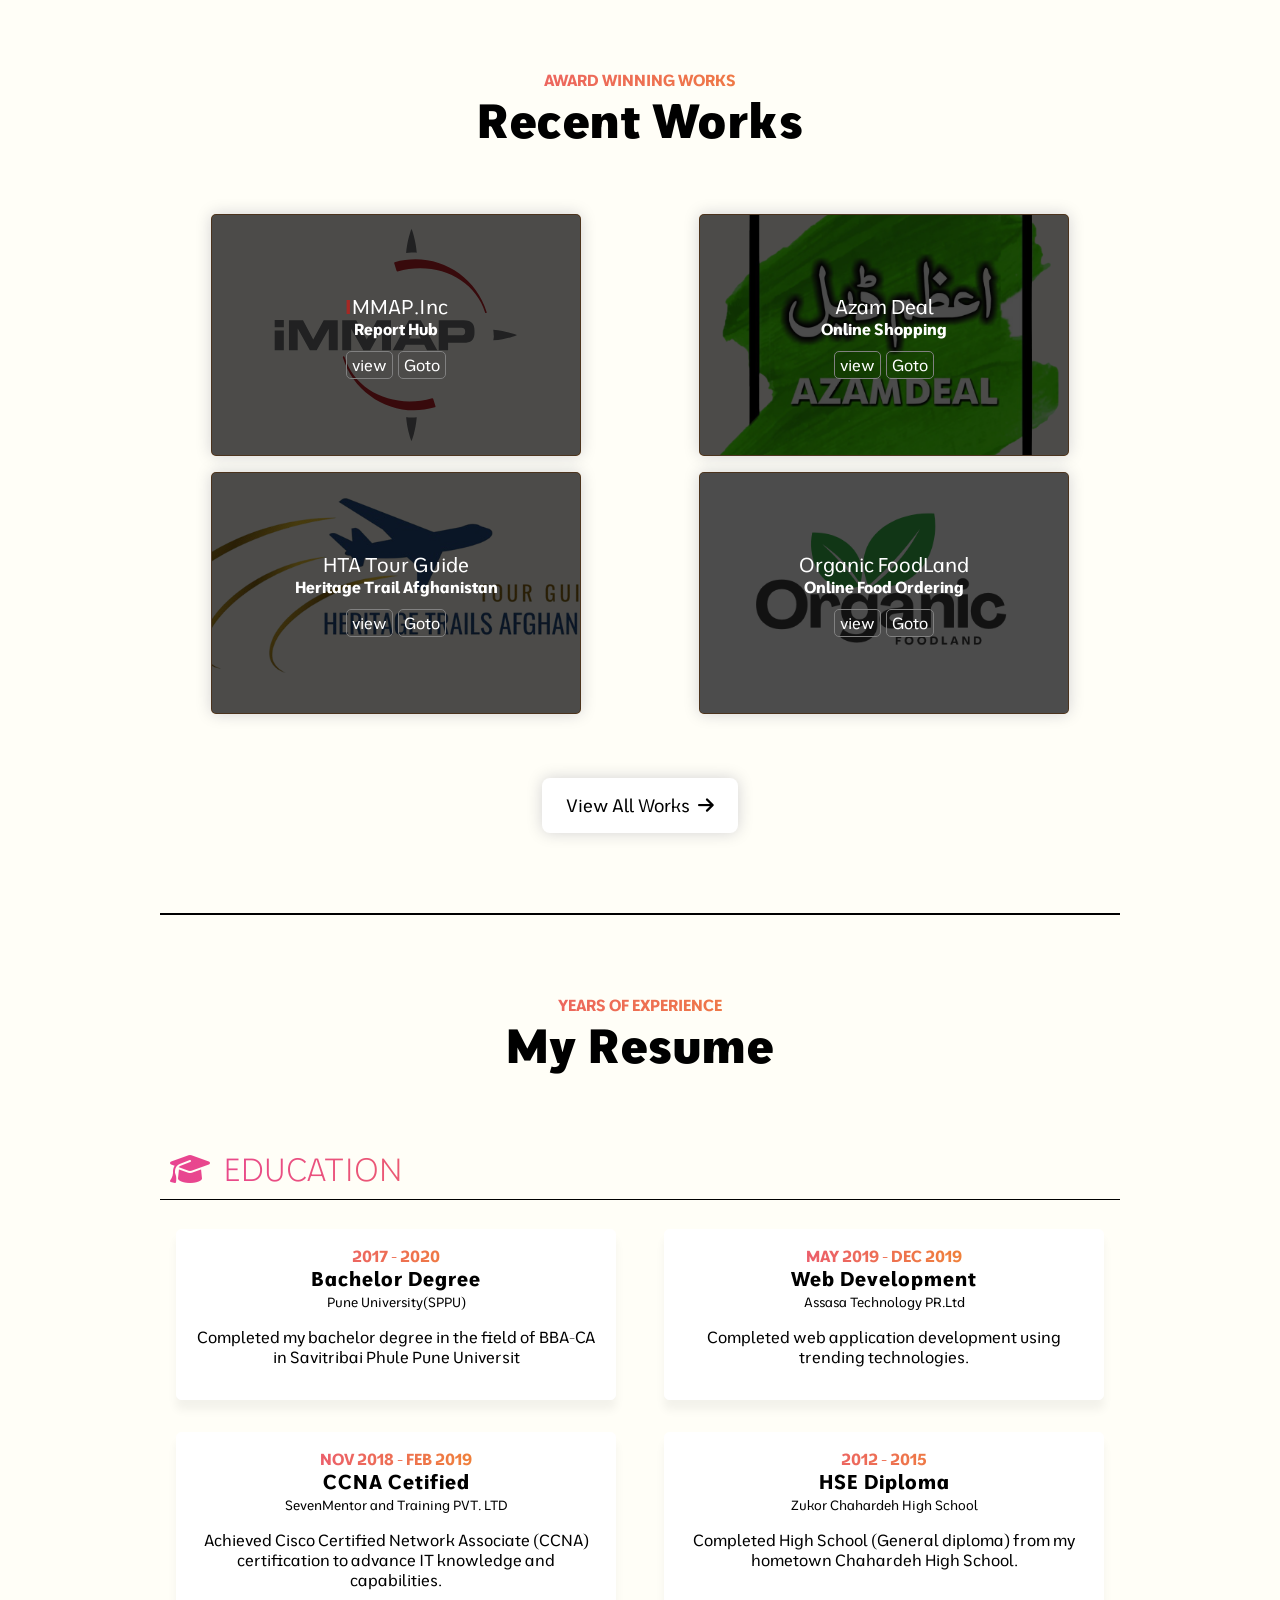
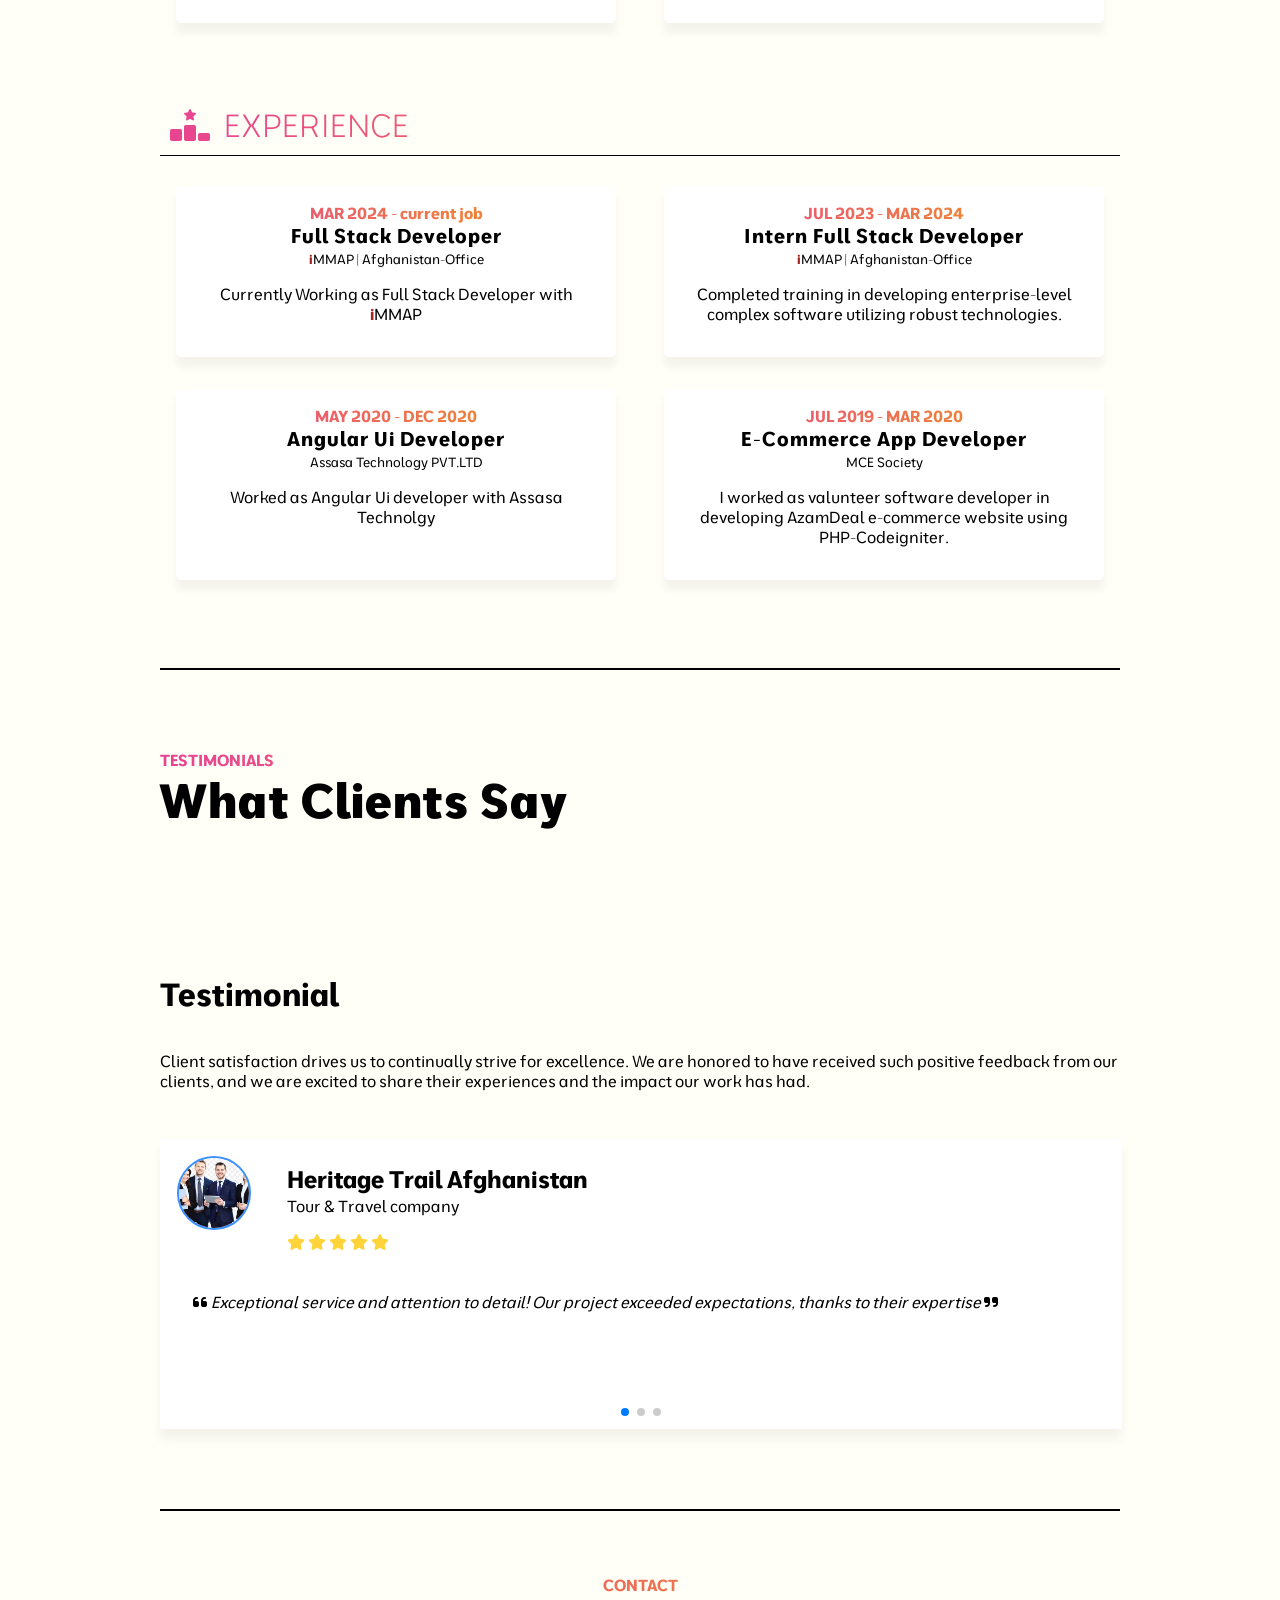
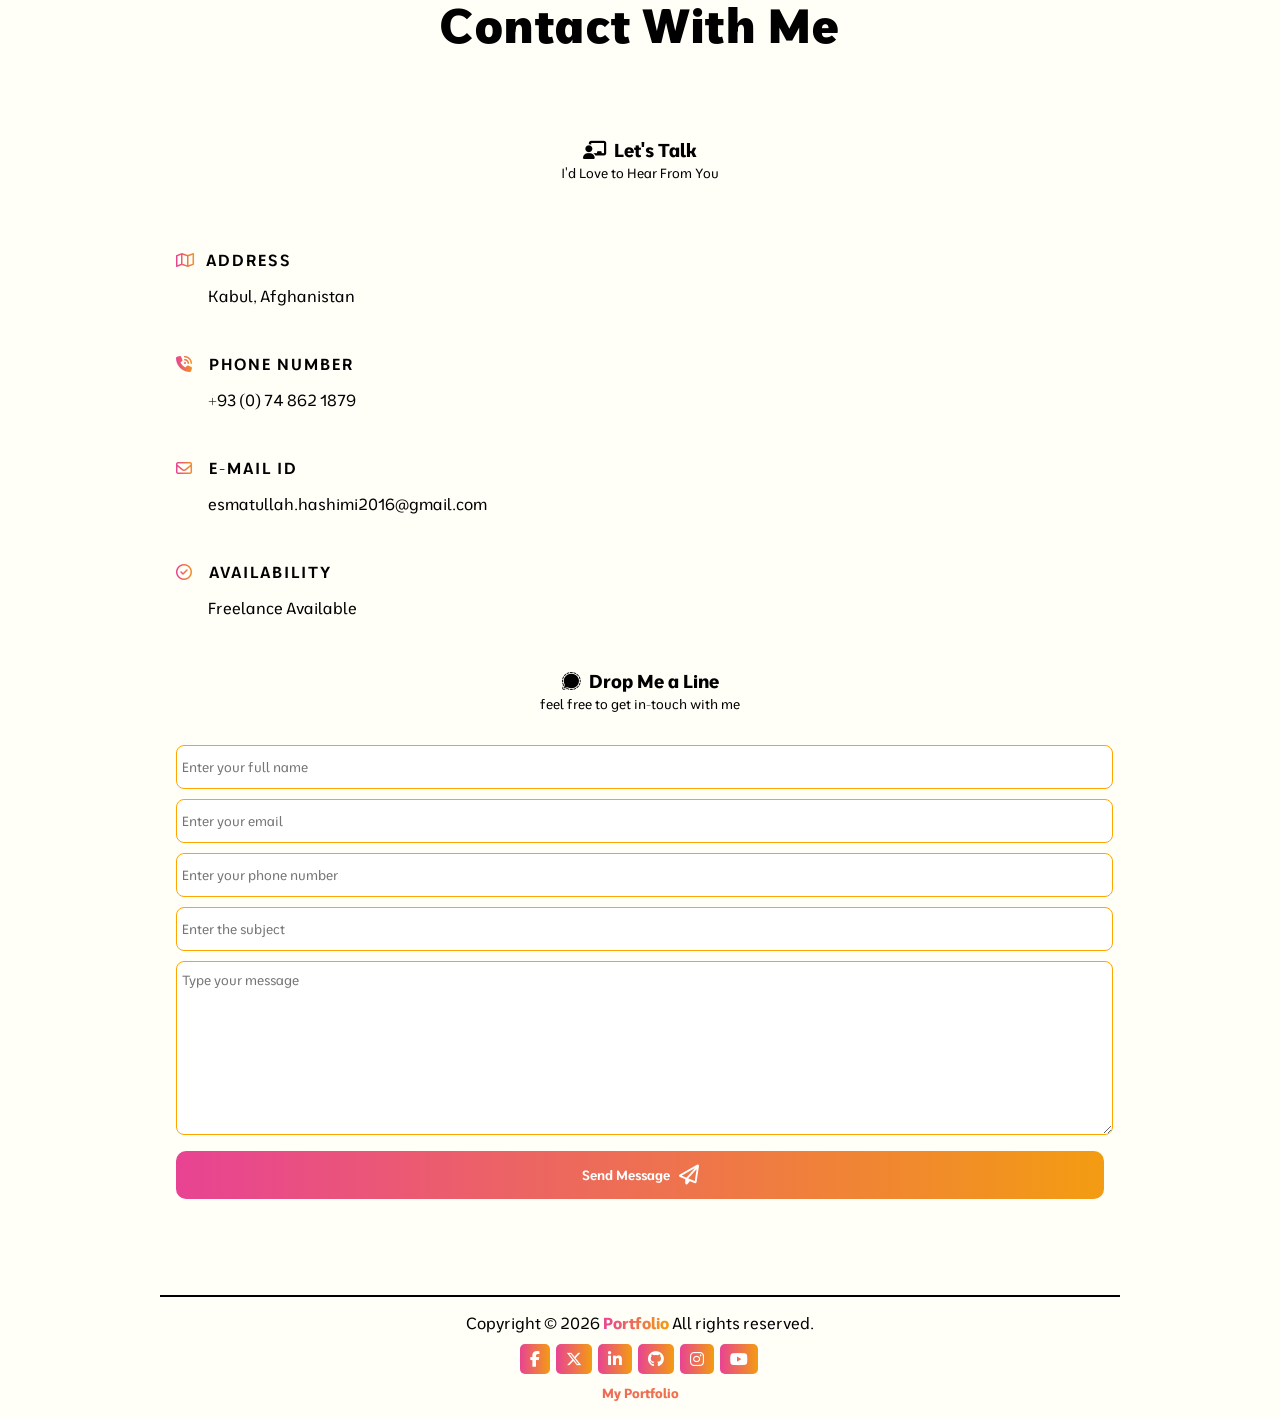
==== commit 039a9137: "styling and loading spinner added" ====
--- a/index.html
+++ b/index.html
@@ -19,309 +19,343 @@
 
 </head>
 <body>
-    <!-- Navbar -->
-    <div class="navbar">
-        <div class="logo-holder">
-            <img src="./assets/images/logo.svg" class="logo" alt="">
-            <div class="mobile-menu">
-                <i class="fa-solid fa-pause fa-rotate-90"></i>
-            </div>
-        </div>
-        
-        <ul class="nav-menu not-active" id="nav-menu">
-            <li class="nav-link"><a href="#projects">Portfolio</a></li>
-            <li class="nav-link"><a href="#service">Services</a></li>
-            <li class="nav-link"><a href="#contact-me">Contact Me</a></li>
-            <li class="nav-link"><a href="./assets/Doc/my_resume.pdf" download="my_resume.pdf">Download CV</a></li>
-        </ul>
+    <div class="spinner" id="spinner" style="display: flex;justify-content: center; align-items: center; flex-direction: column; width: 100%; height: 100vh;">
+        <img src="./assets/images/spinner.svg" width="300" height="300" alt="">
+        <div class=""><img src="./assets/images/loading.svg" width="100" height="100" alt=""></div>
         
     </div>
-    <!-- main page start -->
-    <div class="container">
-        <div class="landing-page" id="main-page">
-            <div class="heading">
-                <h1 class="title" >Esmatullah Hashimi</h1>
-                <p class="pre-heading space" id="position"></p>
-            </div>
-            <div class="auto-grid">
-                <div class="grid-content">
-                    <div class="bio-content">
-                        <p class="bio-info">
-                            Technology-driven Software Engineer with 2+ 
-                            years of experience in translating business 
-                            requirements and functional specification into code modules and software solutions. 
-                            Deep understanding of system integration testing (SIT) and user acceptance testing (UAT). 
-                            Engages in the software development lifecycle to support the development, configuration, 
-                            modification, and testing of integrated business and enterprise application solutions. 
-                            Drives the adoption of new technologies by researching innovative technology trends and developments.
+    <div class="content not-active" id="content">
+        <!-- Navbar -->
+        <div class="navbar">
+            <div class="logo-holder">
+                <img src="./assets/images/logo.svg" class="logo" alt="">
+                <div class="mobile-menu">
+                    <i class="fa-solid fa-pause fa-rotate-90"></i>
+                </div>
+            </div>
+            
+            <ul class="nav-menu not-active" id="nav-menu">
+                <li class="nav-link"><a href="#projects">Portfolio</a></li>
+                <li class="nav-link"><a href="#service">Services</a></li>
+                <li class="nav-link"><a href="#contact-me">Contact Me</a></li>
+                <li class="nav-link"><a href="./assets/Doc/my_resume.pdf" download="my_resume.pdf">Download CV</a></li>
+            </ul>
+            
+        </div>
+        <!-- main page start -->
+        <div class="container">
+            <div class="landing-page" id="main-page">
+                <div class="heading">
+                    <h1 class="title" >Esmatullah Hashimi</h1>
+                    <p class="pre-heading space" id="position"></p>
+                </div>
+                <div class="auto-grid">
+                    <div class="grid-content">
+                        <div class="bio-content">
+                            <p class="bio-info">
+                                Technology-driven Software Engineer with 2+ 
+                                years of experience in translating business 
+                                requirements and functional specification into code modules and software solutions. 
+                                Deep understanding of system integration testing (SIT) and user acceptance testing (UAT). 
+                                Engages in the software development lifecycle to support the development, configuration, 
+                                modification, and testing of integrated business and enterprise application solutions. 
+                                Drives the adoption of new technologies by researching innovative technology trends and developments.
+                            </p>
+                            <div class="find-me">
+                                <p class="title">FIND ME ON</p>
+                                <a href="https://www.facebook.com/Esmatullah.Farjad"><i class="fa-brands fa-facebook-f"></i></a>
+                                <a href="https://x.com/Esmat_Farjad"><i class="fa-brands fa-x-twitter"></i></a>
+                                <a href="https://www.linkedin.com/in/esmatullah-hashimi-5b56401ba"><i class="fa-brands fa-linkedin-in"></i></a>
+                                <a href="https://github.com/Esmat-Farjad"><i class="fa-brands fa-github"></i></a>
+                            </div>
+                            <div class="statistics">
+                                <div class="box">
+                                    <h1 class="title">2+</h1>
+                                    <p class="text">Years of Experience</p>
+                                </div>
+                                <div class="box">
+                                    <h1 class="title">20+</h1>
+                                    <p class="text">Successful Projects</p>
+                                </div>
+                                <div class="box">
+                                    <h1 class="title">5+</h1>
+                                    <p class="text">Happy Clients</p>
+                                </div>
+                            </div>
+                        </div>
+                    </div>
+                    <div class="grid-content">
+                        <div class="image-content">
+                            <img src="assets/images/20240918_160926.jpg" alt="">
+                        </div>
+                    </div>
+                </div>
+            </div>
+            <hr>
+            <!-- services -->
+            <div class="service-page" id="service">
+                <div class="heading">
+                    <p class="pre-heading">SERVICES PROVIDED</p>
+                    <h1 class="title">What I Do</h1>
+                </div>
+                <div class="auto-grid">
+                    <div class="card">
+                        <p class="icon-design"><i class="fa-solid fa-laptop-code fa-lg"></i></p>
+                        <h2 class="title">Website Design</h2>
+                        <p class="text">Crafting visually stunning and user-friendly websites tailored to your needs.</p>
+                    </div>
+                    <div class="card">
+                        <p class="icon-design"><i class="fa-brands fa-app-store fa-lg"></i></p>
+                        <h2 class="title">App Development</h2>
+                        <p class="text">Building intuitive and powerful apps that elevate your digital experience.</p>
+                    </div>
+                    <div class="card">
+                        <p class="icon-design"><i class="fa-regular fa-credit-card fa-lg"></i></p>
+                        <h2 class="title">Business Strategy</h2>
+                        <p class="text">Empowering your growth with data-driven strategies and innovative solutions.</p>
+                    </div>
+                    <div class="card">
+                        <p class="icon-design"><i class="fa-brands fa-searchengin fa-lg"></i></p>
+                        <h2 class="title">SEO</h2>
+                        <p class="text">Boosting your online visibility with tailored SEO strategies that drive results.</p>
+                    </div>
+                </div>
+            </div>
+            <hr>
+            <!-- work page -->
+            <div class="resume-page" id="projects">
+                <div class="heading">
+                    <p class="pre-heading">AWARD WINNING WORKS</p>
+                    <h1 class="title">Recent Works</h1>
+                </div>
+                <div class="project-grid">
+                    <div class="projects">
+                        <div class="project-holder">
+                            <img src="./assets/images/iMMAP.svg" alt="">
+                        </div>
+                        <div class="project-details">
+                            <p class="company"><b style="color: #a52824;">i</b>MMAP.Inc</p>
+                            <h4 class="title">Report Hub</h4>
+                            <p class="btn-holder">
+                                <a href="./view.html" class="btn-link">view</a>
+                                <a href="https://dev.reporthub.immap.org" class="btn-link">Goto</a>
+                            </p>
+                        </div>
+                    </div>
+                    <div class="projects">
+                        <div class="project-holder">
+                            <img src="./assets/images/azamdeal.png" alt="">
+                        </div>
+                        <div class="project-details">
+                            <p class="company">Azam Deal</p>
+                            <h4 class="title">Online Shopping</h4>
+                            <p class="btn-holder">
+                                <a href="view.html" class="btn-link">view</a>
+                                <a href="https://azamdeal.com" class="btn-link">Goto</a>
+                            </p>
+                        </div>
+                    </div>
+                    <div class="projects">
+                        <div class="project-holder">
+                            <img src="./assets/images/HTA.png" alt="">
+                        </div>
+                        <div class="project-details">
+                            <p class="company">HTA Tour guide</p>
+                            <h4 class="title">Heritage Trail Afghanistan</h4>
+                            <p class="btn-holder">
+                                <a href="view.html" class="btn-link">view</a>
+                                <a href="https://heritage-trail-afghanistan.netlify.app" class="btn-link">Goto</a>
+                            </p>
+                        </div>
+                    </div>
+                    <div class="projects">
+                        <div class="project-holder">
+                            <img src="./assets/images/organic.png" alt="">
+                        </div>
+                        <div class="project-details">
+                            <p class="company">Organic FoodLand</p>
+                            <h4 class="title">Online Food Ordering</h4>
+                            <p class="btn-holder">
+                                <a href="view.html" class="btn-link">view</a>
+                                <a href="" class="btn-link">Goto</a>
+                            </p>
+                        </div>
+                    </div>
+                </div>
+                <div class="btn-holder">
+                    <button type="button" class="btn-xl">view all works &nbsp;<i class="fa-solid fa-arrow-right"></i></button>
+                </div>
+            </div>
+            <hr>
+            <!-- Resume page -->
+            <div class="resume-page">
+                <div class="heading">
+                    <p class="pre-heading">YEARS OF EXPERIENCE</p>
+                    <h1 class="title">My Resume</h1>
+                </div>
+                <div class="education">
+                    <h1 class="education-content"><i class="fa-solid fa-graduation-cap"></i> &nbsp;Education</h1>
+                    <div class="auto-grid">
+                        <div class="cart">
+                            <div class="heading">
+                                <p class="pre-heading">2017 - 2020</p>
+                                <h2 class="achieved">Bachelor Degree</h2>
+                                <small>Pune University(SPPU)</small>
+                            </div>
+                            <div class="body">
+                                <p>Completed my bachelor degree in the field of 
+                                    BBA-CA in Savitribai Phule Pune Universit</p>
+                            </div>
+                        </div>
+                        <!-- 2 -->
+                        <div class="cart">
+                            <div class="heading">
+                                <p class="pre-heading">MAY 2019 - DEC 2019</p>
+                                <h2 class="achieved">Web Development</h2>
+                                <small>Assasa Technology PR.Ltd </small>
+                            </div>
+                            <div class="body">
+                                <p>Completed web application development using trending 
+                                    technologies.</p>
+                            </div>
+                        </div>
+                        <!-- 3 -->
+                        <div class="cart">
+                            <div class="heading">
+                                <p class="pre-heading">NOV 2018 - FEB 2019</p>
+                                <h2 class="achieved">CCNA Cetified</h2>
+                                <small>SevenMentor and Training PVT. LTD</small>
+                            </div>
+                            <div class="body">
+                                <p>Achieved Cisco Certified Network Associate (CCNA) 
+                                    certification to advance IT knowledge and capabilities. </p>
+                            </div>
+                        </div>
+                    <!-- 4 -->
+                        <div class="cart">
+                            <div class="heading">
+                                <p class="pre-heading">2012 - 2015</p>
+                                <h2 class="achieved">HSE Diploma</h2>
+                                <small>Zukor Chahardeh High School</small>
+                            </div>
+                            <div class="body">
+                                <p>Completed High School (General diploma) from my hometown Chahardeh High School. </p>
+                            </div>
+                        </div>
+                    </div>
+                </div>
+                <!-- Work Experience -->
+                <div class="education">
+                    <h1 class="education-content"><i class="fa-solid fa-ranking-star"></i> &nbsp;Experience</h1>
+                    <div class="auto-grid">
+                        <div class="cart">
+                            <div class="heading">
+                                <p class="pre-heading">MAR 2024 - current job</p>
+                                <h2 class="achieved">Full Stack Developer</h2>
+                                <small><span style="color:#a52824;font-weight: bold;">i</span>MMAP | Afghanistan-Office</small>
+                            </div>
+                            <div class="body">
+                                <p>Currently Working as Full Stack Developer with 
+                                    <span style="color:#a52824;font-weight: bold;">i</span>MMAP</p>
+                            </div>
+                        </div>
+                        <!-- 2 -->
+                        <div class="cart">
+                            <div class="heading">
+                                <p class="pre-heading">JUL 2023 - MAR 2024</p>
+                                <h2 class="achieved">Intern Full Stack Developer</h2>
+                                <small><span style="color:#a52824;font-weight: bold;">i</span>MMAP | Afghanistan-Office</small>
+                            </div>
+                            <div class="body">
+                                <p>Completed training in developing enterprise-level 
+                                    complex software utilizing robust technologies.</p>
+                            </div>
+                        </div>
+                        <!-- 3 -->
+                        <div class="cart">
+                            <div class="heading">
+                                <p class="pre-heading">MAY 2020 - DEC 2020</p>
+                                <h2 class="achieved">Angular Ui Developer</h2>
+                                <small>Assasa Technology PVT.LTD</small>
+                            </div>
+                            <div class="body">
+                                <p>Worked as Angular Ui developer with Assasa Technolgy </p>
+                            </div>
+                        </div>
+                        <!-- 4 -->
+                        <div class="cart">
+                            <div class="heading">
+                                <p class="pre-heading">JUL 2019 - MAR 2020</p>
+                                <h2 class="achieved">E-Commerce App Developer</h2>
+                                <small>MCE Society</small>
+                            </div>
+                            <div class="body">
+                                <p>I worked as valunteer software developer in developing AzamDeal 
+                                    e-commerce website using PHP-Codeigniter. </p>
+                            </div>
+                        </div>
+                    </div>
+                </div>
+            </div>
+            <hr>
+            <!-- testimnial -->
+            <div class="testimonial">
+                <div class="heading">
+                    <p class="pre-heading">TESTIMONIALS</p>
+                    <h1 class="title">What Clients Say</h1>
+                </div>
+                <div class="two-cols-grid">
+                    <div class="content">
+                        <h1 class="title">testimonial</h1>
+                        <p class="text">Client satisfaction drives us to continually strive for 
+                            excellence. We are honored to have received such positive feedback from 
+                            our clients, and we are excited to share their experiences and the impact our work has had.
                         </p>
-                        <div class="find-me">
-                            <p class="title">FIND ME ON</p>
-                            <a href="https://www.facebook.com/Esmatullah.Farjad"><i class="fa-brands fa-facebook-f"></i></a>
-                            <a href="https://x.com/Esmat_Farjad"><i class="fa-brands fa-x-twitter"></i></a>
-                            <a href="https://www.linkedin.com/in/esmatullah-hashimi-5b56401ba"><i class="fa-brands fa-linkedin-in"></i></a>
-                            <a href="https://github.com/Esmat-Farjad"><i class="fa-brands fa-github"></i></a>
-                        </div>
-                        <div class="statistics">
-                            <div class="box">
-                                <h1 class="title">2+</h1>
-                                <p class="text">Years of Experience</p>
-                            </div>
-                            <div class="box">
-                                <h1 class="title">20+</h1>
-                                <p class="text">Successful Projects</p>
-                            </div>
-                            <div class="box">
-                                <h1 class="title">5+</h1>
-                                <p class="text">Happy Clients</p>
-                            </div>
-                        </div>
-                    </div>
-                </div>
-                <div class="grid-content">
-                    <div class="image-content">
-                        <img src="assets/images/20240918_160926.jpg" alt="">
-                    </div>
-                </div>
-            </div>
-        </div>
-        <hr>
-        <!-- services -->
-        <div class="service-page" id="service">
-            <div class="heading">
-                <p class="pre-heading">SERVICES PROVIDED</p>
-                <h1 class="title">What I Do</h1>
-            </div>
-            <div class="auto-grid">
-                <div class="card">
-                    <p class="icon-design"><i class="fa-solid fa-laptop-code fa-lg"></i></p>
-                    <h2 class="title">Website Design</h2>
-                    <p class="text">Crafting visually stunning and user-friendly websites tailored to your needs.</p>
-                </div>
-                <div class="card">
-                    <p class="icon-design"><i class="fa-brands fa-app-store fa-lg"></i></p>
-                    <h2 class="title">App Development</h2>
-                    <p class="text">Building intuitive and powerful apps that elevate your digital experience.</p>
-                </div>
-                <div class="card">
-                    <p class="icon-design"><i class="fa-regular fa-credit-card fa-lg"></i></p>
-                    <h2 class="title">Business Strategy</h2>
-                    <p class="text">Empowering your growth with data-driven strategies and innovative solutions.</p>
-                </div>
-                <div class="card">
-                    <p class="icon-design"><i class="fa-brands fa-searchengin fa-lg"></i></p>
-                    <h2 class="title">SEO</h2>
-                    <p class="text">Boosting your online visibility with tailored SEO strategies that drive results.</p>
-                </div>
-            </div>
-        </div>
-        <hr>
-        <!-- work page -->
-         <div class="resume-page" id="projects">
-            <div class="heading">
-                <p class="pre-heading">AWARD WINNING WORKS</p>
-                <h1 class="title">Recent Works</h1>
-            </div>
-            <div class="project-grid">
-                <div class="projects">
-                    <div class="project-holder">
-                        <img src="./assets/images/iMMAP.svg" alt="">
-                    </div>
-                    <div class="project-details">
-                        <p class="company"><b style="color: #a52824;">i</b>MMAP.Inc</p>
-                        <h4 class="title">Report Hub</h4>
-                        <p class="btn-holder">
-                            <a href="./view.html" class="btn-link">view</a>
-                            <a href="https://dev.reporthub.immap.org" class="btn-link">Goto</a>
-                        </p>
-                    </div>
-                </div>
-                <div class="projects">
-                    <div class="project-holder">
-                        <img src="./assets/images/azamdeal.png" alt="">
-                    </div>
-                    <div class="project-details">
-                        <p class="company">Azam Deal</p>
-                        <h4 class="title">Online Shopping</h4>
-                        <p class="btn-holder">
-                            <a href="view.html" class="btn-link">view</a>
-                            <a href="https://azamdeal.com" class="btn-link">Goto</a>
-                        </p>
-                    </div>
-                </div>
-                <div class="projects">
-                    <div class="project-holder">
-                        <img src="./assets/images/HTA.png" alt="">
-                    </div>
-                    <div class="project-details">
-                        <p class="company">HTA Tour guide</p>
-                        <h4 class="title">Heritage Trail Afghanistan</h4>
-                        <p class="btn-holder">
-                            <a href="view.html" class="btn-link">view</a>
-                            <a href="https://heritage-trail-afghanistan.netlify.app" class="btn-link">Goto</a>
-                        </p>
-                    </div>
-                </div>
-                <div class="projects">
-                    <div class="project-holder">
-                        <img src="./assets/images/organic.png" alt="">
-                    </div>
-                    <div class="project-details">
-                        <p class="company">Organic FoodLand</p>
-                        <h4 class="title">Online Food Ordering</h4>
-                        <p class="btn-holder">
-                            <a href="view.html" class="btn-link">view</a>
-                            <a href="" class="btn-link">Goto</a>
-                        </p>
-                    </div>
-                </div>
-            </div>
-            <div class="btn-holder">
-                <button type="button" class="btn-xl">view all works &nbsp;<i class="fa-solid fa-arrow-right"></i></button>
-            </div>
-        </div>
-        <hr>
-        <!-- Resume page -->
-        <div class="resume-page">
-            <div class="heading">
-                <p class="pre-heading">YEARS OF EXPERIENCE</p>
-                <h1 class="title">My Resume</h1>
-            </div>
-            <div class="education">
-                <h1 class="education-content"><i class="fa-solid fa-graduation-cap"></i> &nbsp;Education</h1>
-                <div class="auto-grid">
-                    <div class="cart">
-                        <div class="heading">
-                            <p class="pre-heading">2017 - 2020</p>
-                            <h2 class="achieved">Bachelor Degree</h2>
-                            <small>Pune University(SPPU)</small>
-                        </div>
-                        <div class="body">
-                            <p>Completed my bachelor degree in the field of 
-                                BBA-CA in Savitribai Phule Pune Universit</p>
-                        </div>
-                    </div>
-                    <!-- 2 -->
-                    <div class="cart">
-                        <div class="heading">
-                            <p class="pre-heading">MAY 2019 - DEC 2019</p>
-                            <h2 class="achieved">Web Development</h2>
-                            <small>Assasa Technology PR.Ltd </small>
-                        </div>
-                        <div class="body">
-                            <p>Completed web application development using trending 
-                                technologies.</p>
-                        </div>
-                    </div>
-                    <!-- 3 -->
-                    <div class="cart">
-                        <div class="heading">
-                            <p class="pre-heading">NOV 2018 - FEB 2019</p>
-                            <h2 class="achieved">CCNA Cetified</h2>
-                            <small>SevenMentor and Training PVT. LTD</small>
-                        </div>
-                        <div class="body">
-                            <p>Achieved Cisco Certified Network Associate (CCNA) 
-                                certification to advance IT knowledge and capabilities. </p>
-                        </div>
-                    </div>
-                   <!-- 4 -->
-                    <div class="cart">
-                        <div class="heading">
-                            <p class="pre-heading">2012 - 2015</p>
-                            <h2 class="achieved">HSE Diploma</h2>
-                            <small>Zukor Chahardeh High School</small>
-                        </div>
-                        <div class="body">
-                            <p>Completed High School (General diploma) from my hometown Chahardeh High School. </p>
-                        </div>
-                    </div>
-                </div>
-            </div>
-            <!-- Work Experience -->
-            <div class="education">
-                <h1 class="education-content"><i class="fa-solid fa-ranking-star"></i> &nbsp;Experience</h1>
-                <div class="auto-grid">
-                    <div class="cart">
-                        <div class="heading">
-                            <p class="pre-heading">MAR 2024 - current job</p>
-                            <h2 class="achieved">Full Stack Developer</h2>
-                            <small><span style="color:#a52824;font-weight: bold;">i</span>MMAP | Afghanistan-Office</small>
-                        </div>
-                        <div class="body">
-                            <p>Currently Working as Full Stack Developer with 
-                                <span style="color:#a52824;font-weight: bold;">i</span>MMAP</p>
-                        </div>
-                    </div>
-                    <!-- 2 -->
-                    <div class="cart">
-                        <div class="heading">
-                            <p class="pre-heading">JUL 2023 - MAR 2024</p>
-                            <h2 class="achieved">Intern Full Stack Developer</h2>
-                            <small><span style="color:#a52824;font-weight: bold;">i</span>MMAP | Afghanistan-Office</small>
-                        </div>
-                        <div class="body">
-                            <p>Completed training in developing enterprise-level 
-                                complex software utilizing robust technologies.</p>
-                        </div>
-                    </div>
-                    <!-- 3 -->
-                    <div class="cart">
-                        <div class="heading">
-                            <p class="pre-heading">MAY 2020 - DEC 2020</p>
-                            <h2 class="achieved">Angular Ui Developer</h2>
-                            <small>Assasa Technology PVT.LTD</small>
-                        </div>
-                        <div class="body">
-                            <p>Worked as Angular Ui developer with Assasa Technolgy </p>
-                        </div>
-                    </div>
-                    <!-- 4 -->
-                    <div class="cart">
-                        <div class="heading">
-                            <p class="pre-heading">JUL 2019 - MAR 2020</p>
-                            <h2 class="achieved">E-Commerce App Developer</h2>
-                            <small>MCE Society</small>
-                        </div>
-                        <div class="body">
-                            <p>I worked as valunteer software developer in developing AzamDeal 
-                                e-commerce website using PHP-Codeigniter. </p>
-                        </div>
-                    </div>
-                </div>
-            </div>
-        </div>
-        <hr>
-        <!-- testimnial -->
-         <div class="testimonial">
-            <div class="heading">
-                <p class="pre-heading">TESTIMONIALS</p>
-                <h1 class="title">What Clients Say</h1>
-            </div>
-            <div class="two-cols-grid">
-                <div class="content">
-                    <h1 class="title">testimonial</h1>
-                    <p class="text">Client satisfaction drives us to continually strive for 
-                        excellence. We are honored to have received such positive feedback from 
-                        our clients, and we are excited to share their experiences and the impact our work has had.
-                    </p>
-                </div>
-                <div class="swiper-content">
-                    <!-- Slider main container -->
-                    <div class="swiper">
-                        <!-- Additional required wrapper -->
-                        <div class="swiper-wrapper">
-                        <!-- Slides -->
-                        <div class="swiper-slide">
-                            <div class="testimonial-card">
+                    </div>
+                    <div class="swiper-content">
+                        <!-- Slider main container -->
+                        <div class="swiper">
+                            <!-- Additional required wrapper -->
+                            <div class="swiper-wrapper">
+                            <!-- Slides -->
+                            <div class="swiper-slide">
+                                <div class="testimonial-card">
+                                    <div class="card-content">
+                                        <div class="flex-container">
+                                            <div class="image">
+                                                <img src="./assets/images/HTA.jpg" alt="">
+                                            </div>
+                                            <div class="details">
+                                                <h2 class="name">Heritage Trail Afghanistan</h2>
+                                                <p class="designation">Tour & Travel company</p>
+                                                <p class="rate">
+                                                    <i class="fa-solid fa-star" style="color: #FFD43B;"></i>
+                                                    <i class="fa-solid fa-star" style="color: #FFD43B;"></i>
+                                                    <i class="fa-solid fa-star" style="color: #FFD43B;"></i>
+                                                    <i class="fa-solid fa-star" style="color: #FFD43B;"></i>
+                                                    <i class="fa-solid fa-star" style="color: #FFD43B;"></i>
+                                                </p>
+                                            </div>
+                                        </div>
+                                        <div class="user-text">
+                                            <p><i class="fa-solid fa-quote-left"></i>
+                                                Exceptional service and attention to detail! 
+                                                Our project exceeded expectations, thanks to their expertise
+                                                <i class="fa-solid fa-quote-right"></i>
+                                            </p>
+                                        </div>
+                                    </div>
+                                </div>
+                            </div>
+                            <div class="swiper-slide"><div class="testimonial-card">
                                 <div class="card-content">
                                     <div class="flex-container">
                                         <div class="image">
-                                            <img src="./assets/images/HTA.jpg" alt="">
+                                            <img src="./assets/images/organic.png" alt="">
                                         </div>
                                         <div class="details">
-                                            <h2 class="name">Heritage Trail Afghanistan</h2>
-                                            <p class="designation">Tour & Travel company</p>
+                                            <h2 class="name">Organic FoodLand</h2>
+                                            <p class="designation">Online Food ordering Platform</p>
                                             <p class="rate">
                                                 <i class="fa-solid fa-star" style="color: #FFD43B;"></i>
                                                 <i class="fa-solid fa-star" style="color: #FFD43B;"></i>
@@ -333,176 +367,149 @@
                                     </div>
                                     <div class="user-text">
                                         <p><i class="fa-solid fa-quote-left"></i>
-                                            Exceptional service and attention to detail! 
-                                            Our project exceeded expectations, thanks to their expertise
+                                            Outstanding results and a seamless experience. 
+                                            They truly understand client needs and deliver.
                                             <i class="fa-solid fa-quote-right"></i>
                                         </p>
                                     </div>
                                 </div>
-                            </div>
-                        </div>
-                        <div class="swiper-slide"><div class="testimonial-card">
-                            <div class="card-content">
-                                <div class="flex-container">
-                                    <div class="image">
-                                        <img src="./assets/images/organic.png" alt="">
-                                    </div>
-                                    <div class="details">
-                                        <h2 class="name">Organic FoodLand</h2>
-                                        <p class="designation">Online Food ordering Platform</p>
-                                        <p class="rate">
-                                            <i class="fa-solid fa-star" style="color: #FFD43B;"></i>
-                                            <i class="fa-solid fa-star" style="color: #FFD43B;"></i>
-                                            <i class="fa-solid fa-star" style="color: #FFD43B;"></i>
-                                            <i class="fa-solid fa-star" style="color: #FFD43B;"></i>
-                                            <i class="fa-solid fa-star" style="color: #FFD43B;"></i>
-                                        </p>
-                                    </div>
-                                </div>
-                                <div class="user-text">
-                                    <p><i class="fa-solid fa-quote-left"></i>
-                                        Outstanding results and a seamless experience. 
-                                        They truly understand client needs and deliver.
-                                        <i class="fa-solid fa-quote-right"></i>
-                                    </p>
-                                </div>
-                            </div>
-                        </div></div>
-                        <div class="swiper-slide">
-                            <div class="testimonial-card">
-                                <div class="card-content">
-                                    <div class="flex-container">
-                                        <div class="image">
-                                            <img src="./assets/images/mateen.jpeg" alt="">
+                            </div></div>
+                            <div class="swiper-slide">
+                                <div class="testimonial-card">
+                                    <div class="card-content">
+                                        <div class="flex-container">
+                                            <div class="image">
+                                                <img src="./assets/images/mateen.jpeg" alt="">
+                                            </div>
+                                            <div class="details">
+                                                <h2 class="name">Abdul Mateen Seddiqi</h2>
+                                                <p class="designation">Software Engineer</p>
+                                                <p class="rate">
+                                                    <i class="fa-solid fa-star" style="color: #FFD43B;"></i>
+                                                    <i class="fa-solid fa-star" style="color: #FFD43B;"></i>
+                                                    <i class="fa-solid fa-star" style="color: #FFD43B;"></i>
+                                                    <i class="fa-solid fa-star" style="color: #FFD43B;"></i>
+                                                    <i class="fa-solid fa-star" style="color: #FFD43B;"></i>
+                                                </p>
+                                            </div>
                                         </div>
-                                        <div class="details">
-                                            <h2 class="name">Abdul Mateen Seddiqi</h2>
-                                            <p class="designation">Software Engineer</p>
-                                            <p class="rate">
-                                                <i class="fa-solid fa-star" style="color: #FFD43B;"></i>
-                                                <i class="fa-solid fa-star" style="color: #FFD43B;"></i>
-                                                <i class="fa-solid fa-star" style="color: #FFD43B;"></i>
-                                                <i class="fa-solid fa-star" style="color: #FFD43B;"></i>
-                                                <i class="fa-solid fa-star" style="color: #FFD43B;"></i>
+                                        <div class="user-text">
+                                            <p><i class="fa-solid fa-quote-left"></i>
+                                                Impressive expertise and reliability. 
+                                                They went above and beyond to ensure our goals were met.
+                                                <i class="fa-solid fa-quote-right"></i>
                                             </p>
                                         </div>
                                     </div>
-                                    <div class="user-text">
-                                        <p><i class="fa-solid fa-quote-left"></i>
-                                            Impressive expertise and reliability. 
-                                            They went above and beyond to ensure our goals were met.
-                                            <i class="fa-solid fa-quote-right"></i>
-                                        </p>
-                                    </div>
-                                </div>
-                            </div>
-                        </div>
-                        ...
-                        </div>
-                        <!-- If we need pagination -->
-                        <div class="swiper-pagination"></div>
-                    
-                        <!-- If we need navigation buttons -->
-                        <!-- <div class="swiper-button-prev"></div>
-                        <div class="swiper-button-next"></div> -->
-                    
-                        <!-- If we need scrollbar -->
-                        <!-- <div class="swiper-scrollbar"></div> -->
-                    </div>
-                </div>
-            </div>
-        </div>
-        <hr>
-        <!-- clients -->
-         <div class="contact-page" id="contact-me">
-            <div class="heading">
-                <p class="pre-heading">CONTACT</p>
-                <h1 class="title">Contact With Me</h1>
-            </div>
-            <div class="two-cols-grid">
-                <div class="information">
-                    <div style="text-align: center;margin-bottom: 2rem;">
-                        <h3 style="margin-bottom: 0px;">
-                            <i class="fa-solid fa-chalkboard-user"></i>&nbsp; Let's Talk
-                        </h3>
-                        <small>I'd Love to Hear From You</small>
-                    </div>
-                    <ul class="list-holder">
-                        <li class="list-item">
-                            <div class="title">
-                                <i class="fa-regular fa-map icon"></i> &nbsp;Address
-                            </div>
-                            <p class="sub-title">Kabul, Afghanistan</p>
-                        </li>
-                        <li class="list-item">
-                            <div class="title">
-                                <i class="fa-solid fa-phone-volume icon"></i>
-                                &nbsp; Phone Number
-                            </div>
-                            <p class="sub-title">+93 (0) 74 862 1879</p>
-                        </li>
-                        <li class="list-item">
-                            <div class="title">
-                                <i class="fa-regular fa-envelope icon"></i>
-                                &nbsp; E-mail ID
-                            </div>
-                            <p class="sub-title">esmatullah.hashimi2016@gmail.com</p>
+                                </div>
+                            </div>
+                            ...
+                            </div>
+                            <!-- If we need pagination -->
+                            <div class="swiper-pagination"></div>
+                        
+                            <!-- If we need navigation buttons -->
+                            <!-- <div class="swiper-button-prev"></div>
+                            <div class="swiper-button-next"></div> -->
+                        
+                            <!-- If we need scrollbar -->
+                            <!-- <div class="swiper-scrollbar"></div> -->
+                        </div>
+                    </div>
+                </div>
+            </div>
+            <hr>
+            <!-- clients -->
+            <div class="contact-page" id="contact-me">
+                <div class="heading">
+                    <p class="pre-heading">CONTACT</p>
+                    <h1 class="title">Contact With Me</h1>
+                </div>
+                <div class="two-cols-grid">
+                    <div class="information">
+                        <div style="text-align: center;margin-bottom: 2rem;">
+                            <h3 style="margin-bottom: 0px;">
+                                <i class="fa-solid fa-chalkboard-user"></i>&nbsp; Let's Talk
+                            </h3>
+                            <small>I'd Love to Hear From You</small>
+                        </div>
+                        <ul class="list-holder">
+                            <li class="list-item">
+                                <div class="title">
+                                    <i class="fa-regular fa-map icon"></i> &nbsp;Address
+                                </div>
+                                <p class="sub-title">Kabul, Afghanistan</p>
+                            </li>
+                            <li class="list-item">
+                                <div class="title">
+                                    <i class="fa-solid fa-phone-volume icon"></i>
+                                    &nbsp; Phone Number
+                                </div>
+                                <p class="sub-title">+93 (0) 74 862 1879</p>
+                            </li>
+                            <li class="list-item">
+                                <div class="title">
+                                    <i class="fa-regular fa-envelope icon"></i>
+                                    &nbsp; E-mail ID
+                                </div>
+                                <p class="sub-title">esmatullah.hashimi2016@gmail.com</p>
+                                
+                            </li>
+                            <li class="list-item">
+                                <div class="title">
+                                    <i class="fa-regular fa-circle-check icon"></i>
+                                    &nbsp; Availability
+                                </div>
+                                <p class="sub-title">Freelance Available</p>
+                            </li>
+                        </ul>
+                    </div>
+                    <div class="form-holder">
+                        <div style="text-align: center;margin-bottom: 2rem;">
+                            <h3 style="margin-bottom: 0px;">
+                                <i class="fa-brands fa-signal-messenger"></i> &nbsp;Drop Me a Line
+                            </h3>
+                            <small>feel free to get in-touch with me</small>
+                        </div>
+                        
+                        <form action="#" class="contact-form">
+                            <input type="text" class="form-input" placeholder="Enter your full name">
+                            <input type="email" class="form-input" placeholder="Enter your email">
+                            <input type="number" class="form-input" placeholder="Enter your phone number">
+                            <input type="text" class="form-input" placeholder="Enter the subject">
+                            <textarea name="message" cols="20" rows="10" id="message" placeholder="Type your message"></textarea>
+                            <button type="submit">Send Message&nbsp;&nbsp; <i class="fa-regular fa-paper-plane fa-xl"></i></button>
                             
-                        </li>
-                        <li class="list-item">
-                            <div class="title">
-                                <i class="fa-regular fa-circle-check icon"></i>
-                                &nbsp; Availability
-                            </div>
-                            <p class="sub-title">Freelance Available</p>
-                        </li>
-                    </ul>
-                </div>
-                <div class="form-holder">
-                    <div style="text-align: center;margin-bottom: 2rem;">
-                        <h3 style="margin-bottom: 0px;">
-                            <i class="fa-brands fa-signal-messenger"></i> &nbsp;Drop Me a Line
-                        </h3>
-                        <small>feel free to get in-touch with me</small>
-                    </div>
-                    
-                    <form action="#" class="contact-form">
-                        <input type="text" class="form-input" placeholder="Enter your full name">
-                        <input type="email" class="form-input" placeholder="Enter your email">
-                        <input type="number" class="form-input" placeholder="Enter your phone number">
-                        <input type="text" class="form-input" placeholder="Enter the subject">
-                        <textarea name="message" cols="20" rows="10" id="message" placeholder="Type your message"></textarea>
-                        <button type="submit">Send Message&nbsp;&nbsp; <i class="fa-regular fa-paper-plane fa-xl"></i></button>
-                        
-                    </form>
-                </div>
-            </div>
-        </div>
-        <hr>
-        <div class="footer">
-            <div style="text-align: center;">
-                <p>Copyright © <span id="year"></span> <span class="text-gradient">Portfolio</span> All rights reserved.</p>
-                <script>
-                    document.getElementById('year').textContent = new Date().getFullYear();
-                </script>
-            </div>
-            <div class="media-chanels">
-                <a href="https://www.facebook.com/Esmatullah.Farjad"><i class="fa-brands fa-facebook-f"></i></a>
-                <a href="https://x.com/Esmat_Farjad"><i class="fa-brands fa-x-twitter"></i></a>
-                <a href="https://www.linkedin.com/in/esmatullah-hashimi-5b56401ba"><i class="fa-brands fa-linkedin-in"></i></a>
-                <a href="https://github.com/Esmat-Farjad"><i class="fa-brands fa-github"></i></a>
-                <a href="#"><i class="fa-brands fa-instagram"></i></a>
-                <a href="#"><i class="fa-brands fa-youtube"></i></a>
-            </div>
-            <div class="heading">
-                <h5 class="pre-heading">
-                    My Portfolio
-                </h5>
-            </div>
-        </div>
-        
-        <div class="navigaiton">
-            <a href="#main-page"><i class="fa-solid fa-circle-up fa-bounce"></i></a>
+                        </form>
+                    </div>
+                </div>
+            </div>
+            <hr>
+            <div class="footer">
+                <div style="text-align: center;">
+                    <p>Copyright © <span id="year"></span> <span class="text-gradient">Portfolio</span> All rights reserved.</p>
+                    <script>
+                        document.getElementById('year').textContent = new Date().getFullYear();
+                    </script>
+                </div>
+                <div class="media-chanels">
+                    <a href="https://www.facebook.com/Esmatullah.Farjad"><i class="fa-brands fa-facebook-f"></i></a>
+                    <a href="https://x.com/Esmat_Farjad"><i class="fa-brands fa-x-twitter"></i></a>
+                    <a href="https://www.linkedin.com/in/esmatullah-hashimi-5b56401ba"><i class="fa-brands fa-linkedin-in"></i></a>
+                    <a href="https://github.com/Esmat-Farjad"><i class="fa-brands fa-github"></i></a>
+                    <a href="#"><i class="fa-brands fa-instagram"></i></a>
+                    <a href="#"><i class="fa-brands fa-youtube"></i></a>
+                </div>
+                <div class="heading">
+                    <h5 class="pre-heading">
+                        My Portfolio
+                    </h5>
+                </div>
+            </div>
+            
+            <div class="navigaiton">
+                <a href="#main-page" class=""><i class="fa-solid fa-angles-up icon-design"></i></a>
+            </div>
         </div>
     </div>
     <!-- Link SwiperJS JavaScript -->
--- a/assets/css/style.css
+++ b/assets/css/style.css
@@ -609,8 +609,13 @@
   top: 90%;
   right: 5%;
   font-size: 30px;
-  color: orange;
+  color: white;
 }
 .navigaiton a i {
-  filter: drop-shadow(0 0 16px lightgray);
+  filter: drop-shadow(0 0 32px rgb(114, 113, 110));
+  padding: 10px;
+  border: 1px solid rgb(255, 255, 255);
+  background-image: linear-gradient(90deg, #e84393, #f39c12);
+  border-radius: 50%;
+  z-index: 100;
 }/*# sourceMappingURL=style.css.map */
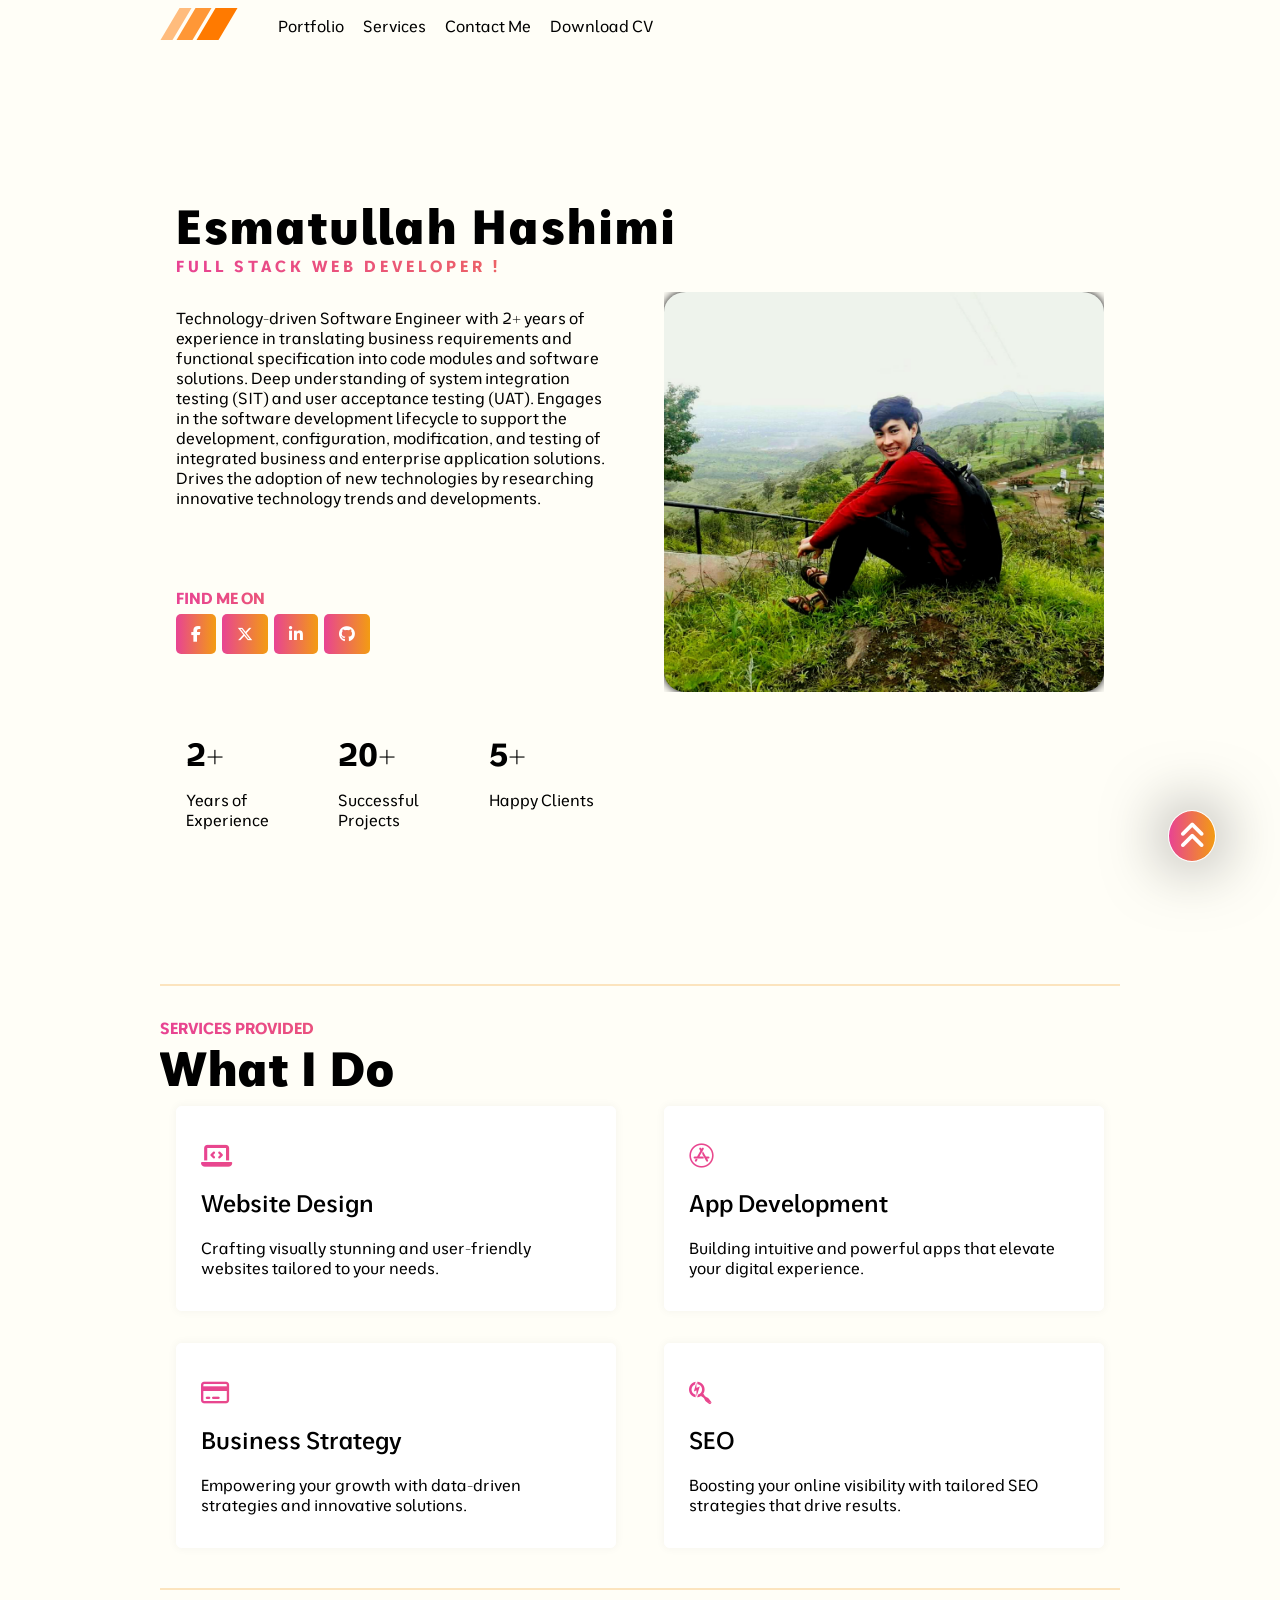
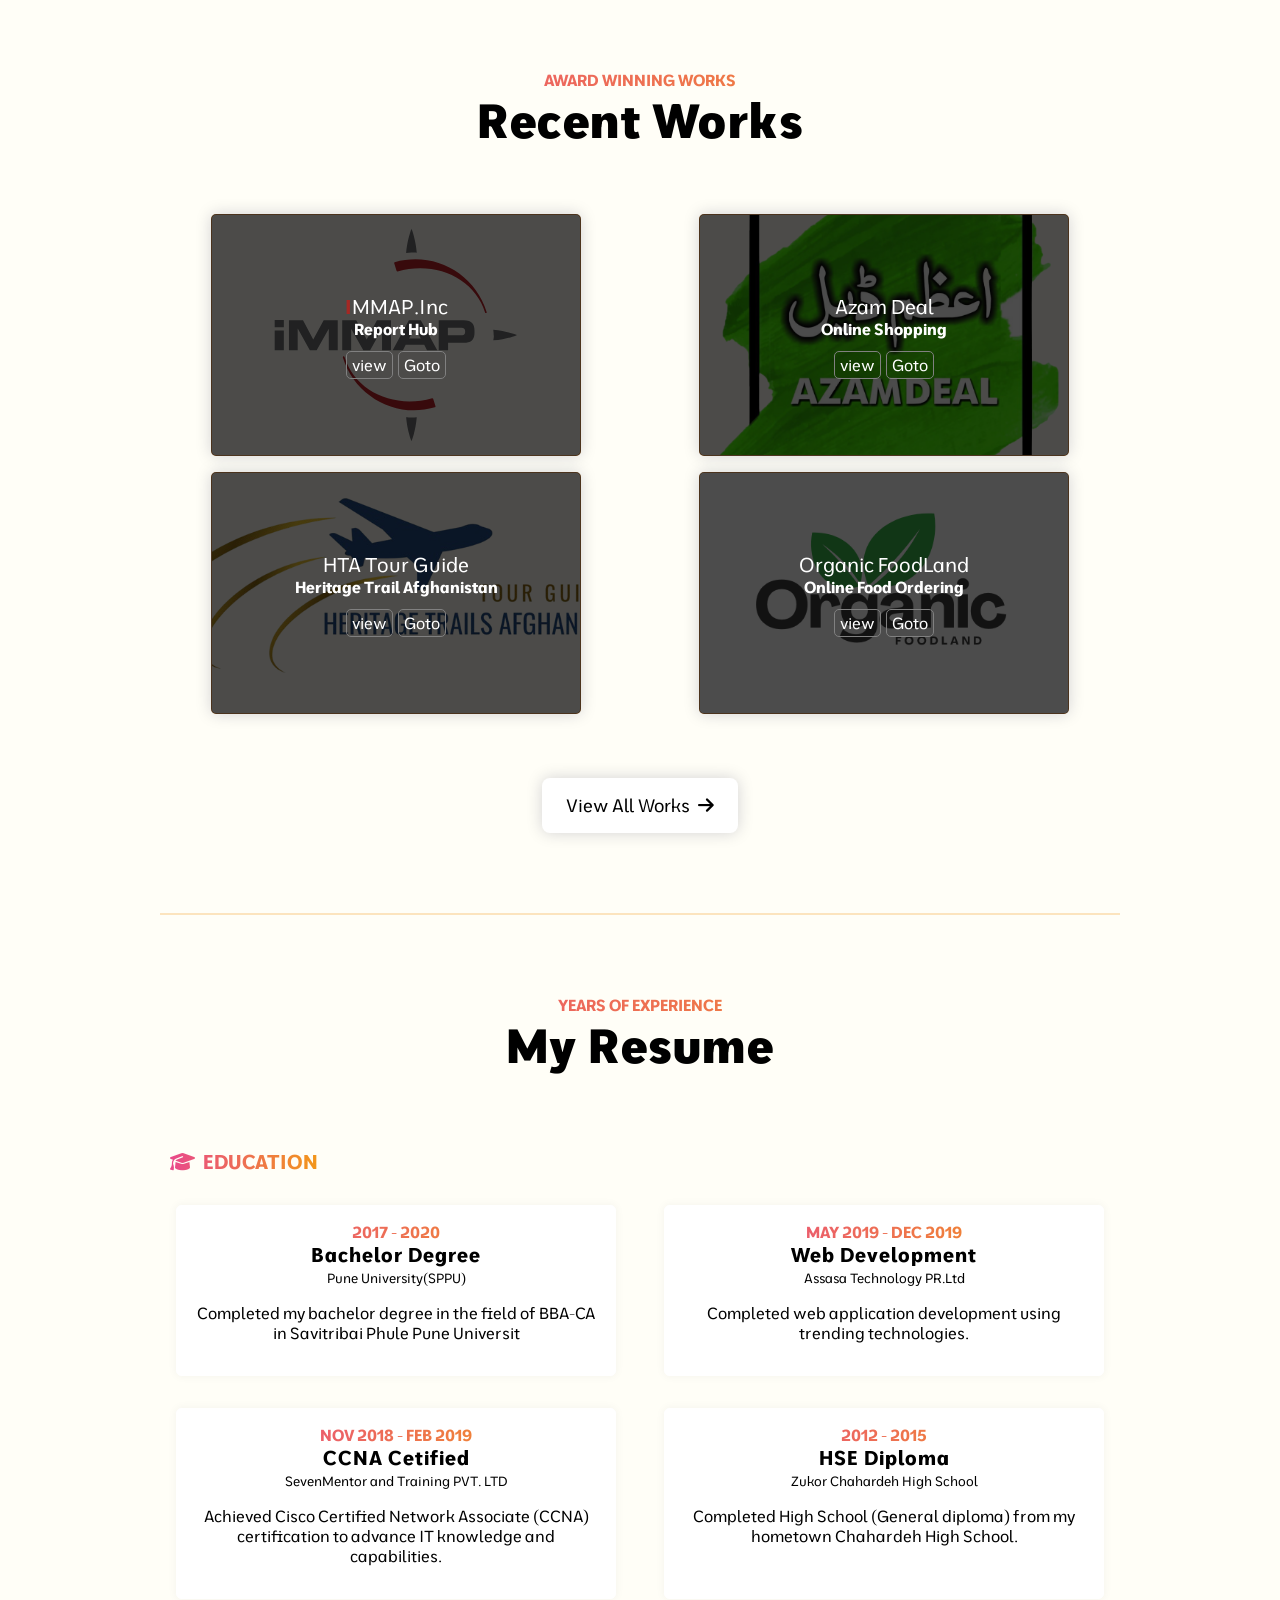
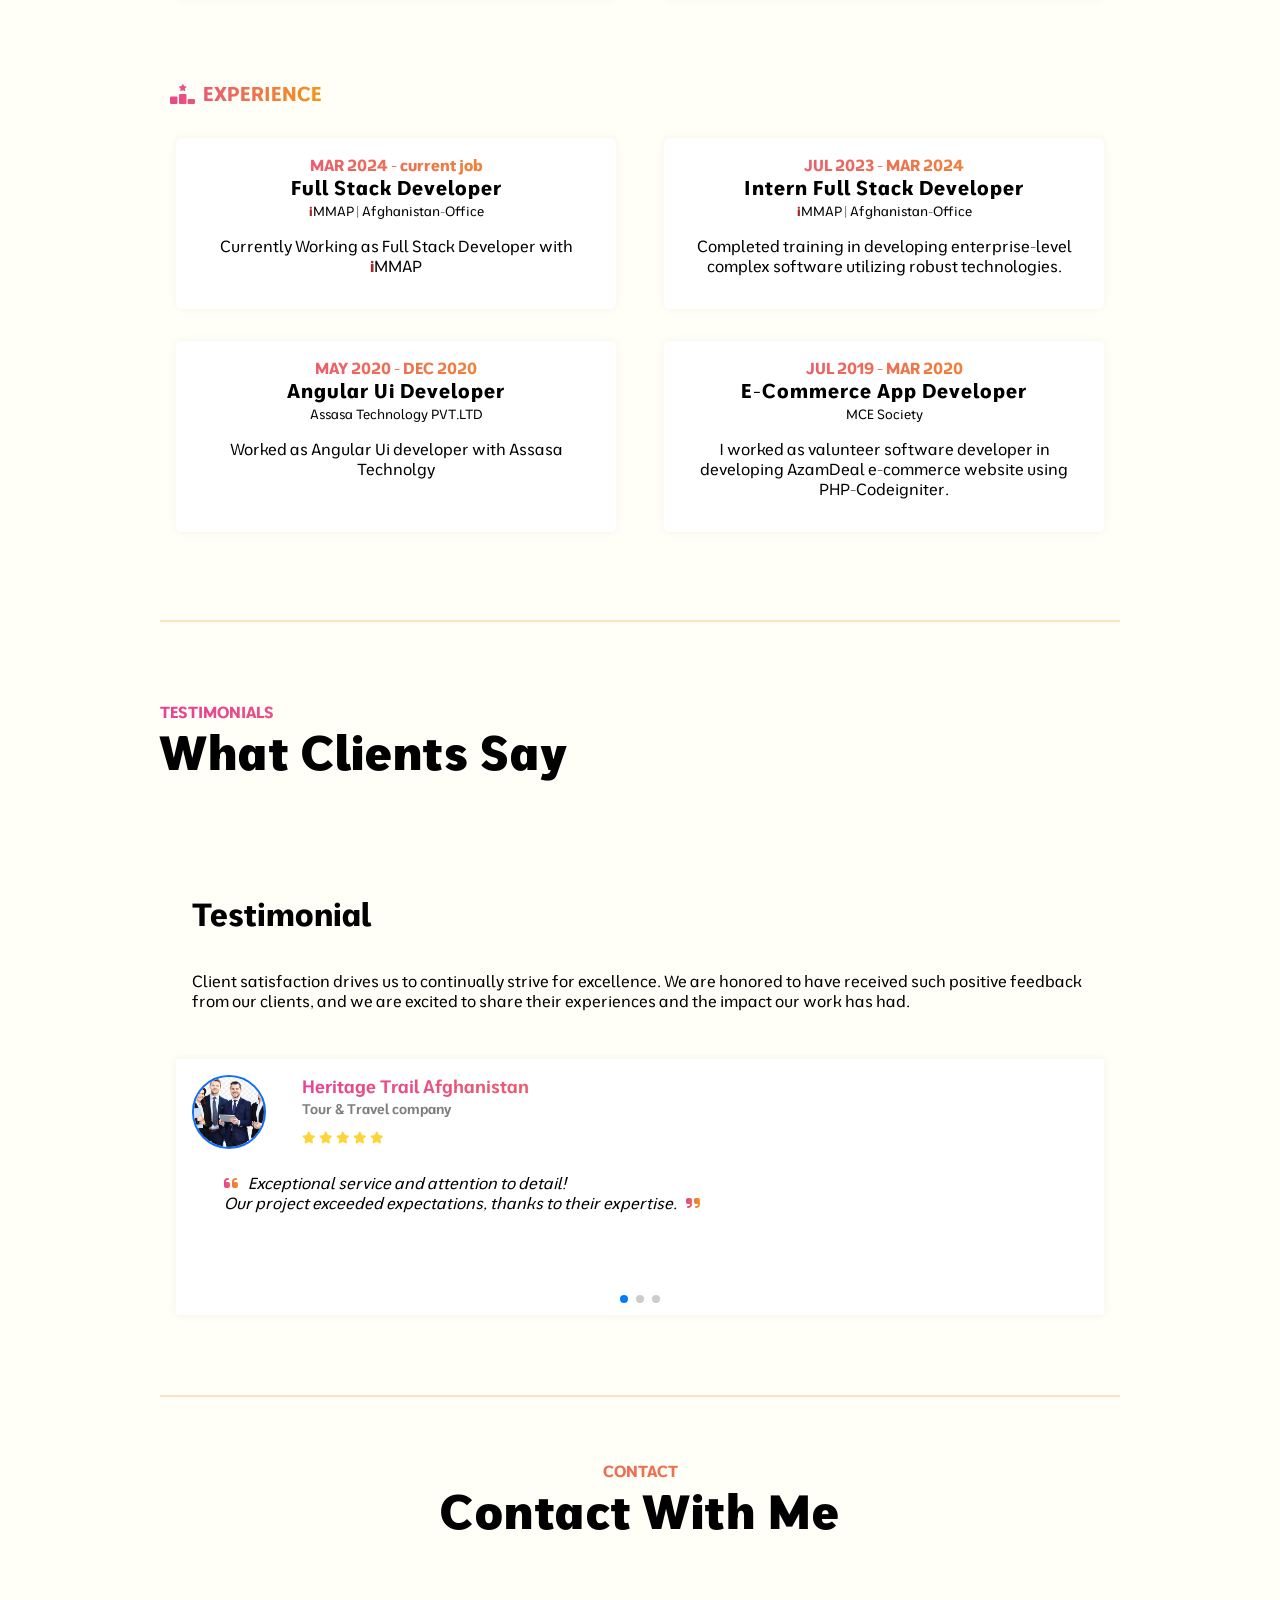
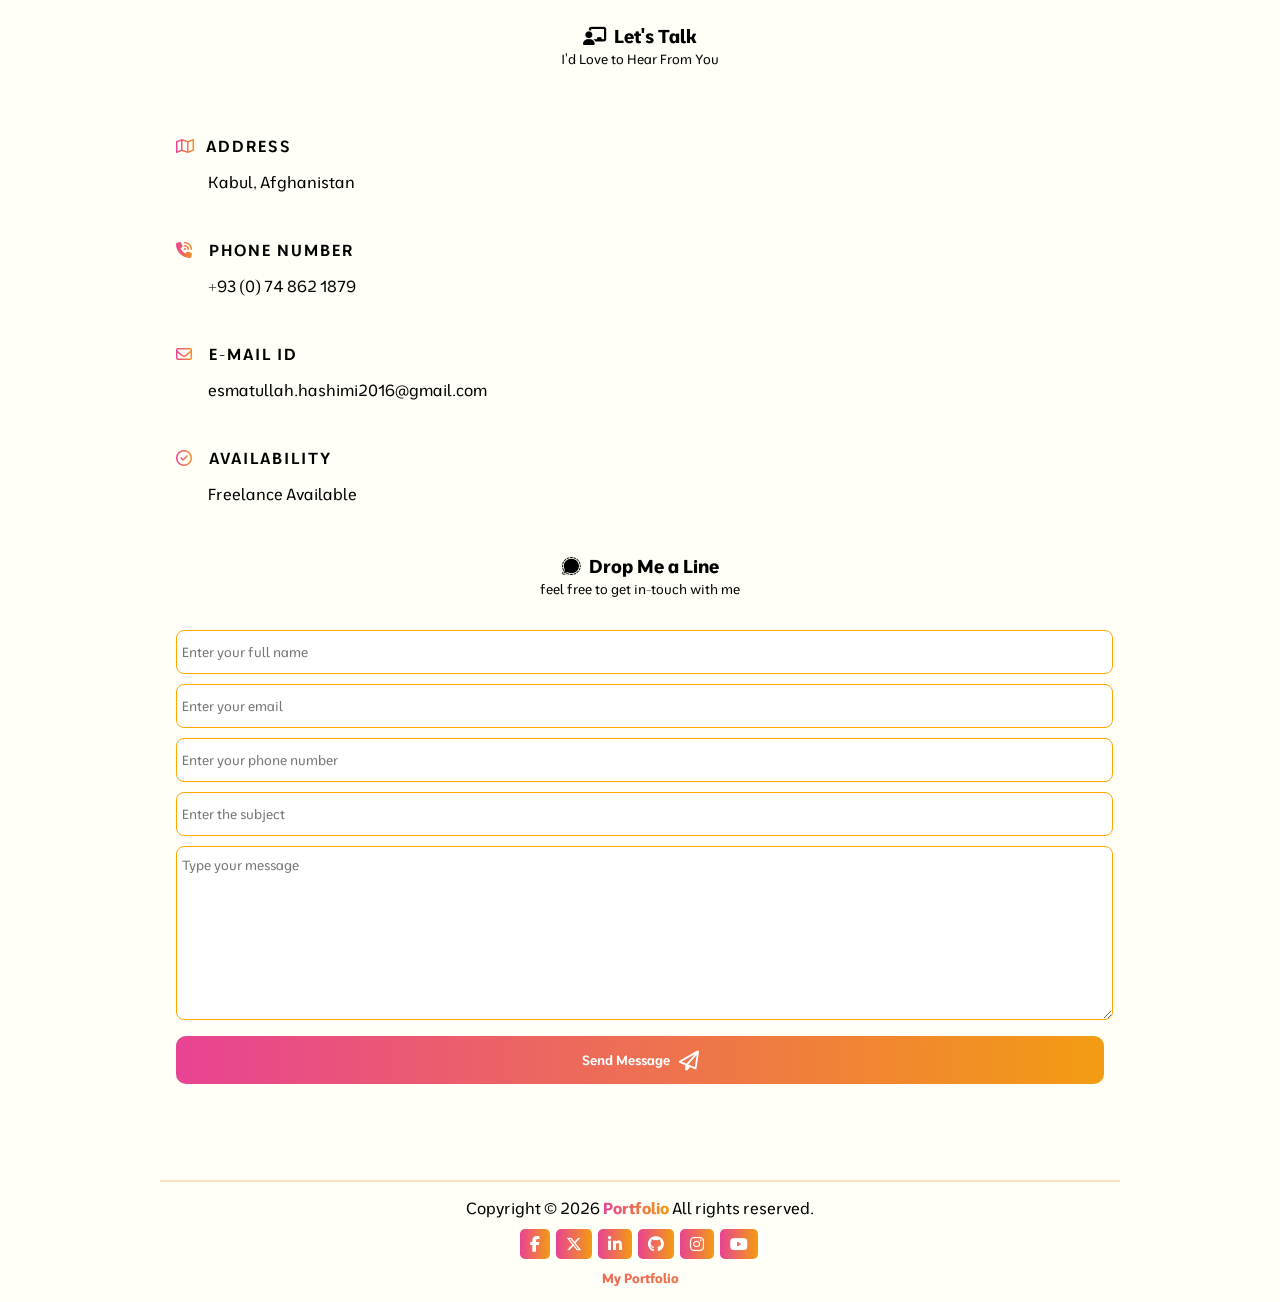
==== commit 0ec64eac: "smooth styling applied" ====
--- a/index.html
+++ b/index.html
@@ -338,42 +338,45 @@
                                             </div>
                                         </div>
                                         <div class="user-text">
-                                            <p><i class="fa-solid fa-quote-left"></i>
-                                                Exceptional service and attention to detail! 
-                                                Our project exceeded expectations, thanks to their expertise
-                                                <i class="fa-solid fa-quote-right"></i>
+                                            <p>
+                                                <i class="fa-solid fa-quote-left gradient-text"></i> &nbsp;
+                                                    Exceptional service and attention to detail! <br>
+                                                    Our project exceeded expectations, thanks to their expertise. &nbsp;
+                                                <i class="fa-solid fa-quote-right gradient-text"></i>
                                             </p>
                                         </div>
                                     </div>
                                 </div>
                             </div>
-                            <div class="swiper-slide"><div class="testimonial-card">
-                                <div class="card-content">
-                                    <div class="flex-container">
-                                        <div class="image">
-                                            <img src="./assets/images/organic.png" alt="">
+                            <div class="swiper-slide">
+                                <div class="testimonial-card">
+                                    <div class="card-content">
+                                        <div class="flex-container">
+                                            <div class="image">
+                                                <img src="./assets/images/organic.png" alt="">
+                                            </div>
+                                            <div class="details">
+                                                <h2 class="name">Organic FoodLand</h2>
+                                                <p class="designation">Online Food ordering Platform</p>
+                                                <p class="rate">
+                                                    <i class="fa-solid fa-star" style="color: #FFD43B;"></i>
+                                                    <i class="fa-solid fa-star" style="color: #FFD43B;"></i>
+                                                    <i class="fa-solid fa-star" style="color: #FFD43B;"></i>
+                                                    <i class="fa-solid fa-star" style="color: #FFD43B;"></i>
+                                                    <i class="fa-solid fa-star" style="color: #FFD43B;"></i>
+                                                </p>
+                                            </div>
                                         </div>
-                                        <div class="details">
-                                            <h2 class="name">Organic FoodLand</h2>
-                                            <p class="designation">Online Food ordering Platform</p>
-                                            <p class="rate">
-                                                <i class="fa-solid fa-star" style="color: #FFD43B;"></i>
-                                                <i class="fa-solid fa-star" style="color: #FFD43B;"></i>
-                                                <i class="fa-solid fa-star" style="color: #FFD43B;"></i>
-                                                <i class="fa-solid fa-star" style="color: #FFD43B;"></i>
-                                                <i class="fa-solid fa-star" style="color: #FFD43B;"></i>
+                                        <div class="user-text">
+                                            <p><i class="fa-solid fa-quote-left gradient-text"></i>&nbsp;
+                                                Outstanding results and a seamless experience. <br>
+                                                They truly understand client needs and deliver.&nbsp;
+                                                <i class="fa-solid fa-quote-right gradient-text"></i>
                                             </p>
                                         </div>
                                     </div>
-                                    <div class="user-text">
-                                        <p><i class="fa-solid fa-quote-left"></i>
-                                            Outstanding results and a seamless experience. 
-                                            They truly understand client needs and deliver.
-                                            <i class="fa-solid fa-quote-right"></i>
-                                        </p>
-                                    </div>
-                                </div>
-                            </div></div>
+                                </div>
+                            </div>
                             <div class="swiper-slide">
                                 <div class="testimonial-card">
                                     <div class="card-content">
@@ -394,10 +397,10 @@
                                             </div>
                                         </div>
                                         <div class="user-text">
-                                            <p><i class="fa-solid fa-quote-left"></i>
-                                                Impressive expertise and reliability. 
-                                                They went above and beyond to ensure our goals were met.
-                                                <i class="fa-solid fa-quote-right"></i>
+                                            <p><i class="fa-solid fa-quote-left gradient-text"></i>&nbsp;
+                                                Impressive expertise and reliability. <br>
+                                                They went above and beyond to ensure our goals were met.&nbsp;
+                                                <i class="fa-solid fa-quote-right gradient-text"></i>
                                             </p>
                                         </div>
                                     </div>
@@ -472,11 +475,11 @@
                             <small>feel free to get in-touch with me</small>
                         </div>
                         
-                        <form action="#" class="contact-form">
-                            <input type="text" class="form-input" placeholder="Enter your full name">
-                            <input type="email" class="form-input" placeholder="Enter your email">
-                            <input type="number" class="form-input" placeholder="Enter your phone number">
-                            <input type="text" class="form-input" placeholder="Enter the subject">
+                        <form action="#" class="contact-form" class="contact-form">
+                            <input type="text" id="fullname" name="fullname" class="form-input" placeholder="Enter your full name">
+                            <input type="email" id="email" name="email" class="form-input" placeholder="Enter your email">
+                            <input type="number" id="phone" name="phone" class="form-input" placeholder="Enter your phone number">
+                            <input type="text" id="subject" name="subject" class="form-input" placeholder="Enter the subject">
                             <textarea name="message" cols="20" rows="10" id="message" placeholder="Type your message"></textarea>
                             <button type="submit">Send Message&nbsp;&nbsp; <i class="fa-regular fa-paper-plane fa-xl"></i></button>
                             
@@ -515,6 +518,6 @@
     <!-- Link SwiperJS JavaScript -->
     <script src="https://cdn.jsdelivr.net/npm/swiper@11/swiper-bundle.min.js"></script>
     <!-- custom Link Script -->
-     <script src="assets/script.js"></script>
+     <script src="assets/js/script.js"></script>
 </body>
 </html>
--- a/assets/css/style.css
+++ b/assets/css/style.css
@@ -5,6 +5,12 @@
   font-style: normal;
 }
 
+.gradient-text {
+  background: linear-gradient(90deg, #e84393, #f39c12);
+  -webkit-background-clip: text;
+  -webkit-text-fill-color: transparent;
+}
+
 @keyframes fadeAnimation {
   from {
     transform: translateY(100px);
@@ -39,6 +45,12 @@
 
 .not-active {
   display: none;
+}
+
+.nav-menu .nav-link:hover {
+  background: linear-gradient(90deg, #e84393, #f39c12);
+  -webkit-background-clip: text;
+  -webkit-text-fill-color: transparent;
 }
 
 @media (max-width: 480px) {
@@ -228,7 +240,7 @@
 }
 
 hr {
-  border: 1px solid black;
+  border: 1px solid #fce4be;
 }
 
 .service-page .heading {
@@ -262,7 +274,7 @@
   border-radius: 5px;
   margin: 0.5rem 1rem;
   border-radius: 5px;
-  box-shadow: 0 10px 10px rgba(0, 0, 0, 0.05);
+  box-shadow: 0 0 10px rgba(0, 0, 0, 0.05);
   border: 1px solid #ffffff;
 }
 
@@ -372,9 +384,11 @@
   -webkit-text-fill-color: transparent;
   padding: 10px;
   text-align: start;
-  border-bottom: 1px solid black;
+  width: -moz-fit-content;
+  width: fit-content;
   margin-top: 4rem;
-  font-weight: lighter;
+  font-weight: bold;
+  font-size: 20px;
   text-transform: uppercase;
 }
 
@@ -382,17 +396,11 @@
   margin: 5rem 0rem;
 }
 
-.current {
-  color: green;
-  text-transform: capitalize;
-}
-
 .swiper {
   width: 100%;
-  height: 18rem;
-  border: 1px solid #ffffff;
+  height: 16rem;
   background-color: #ffffff;
-  box-shadow: 0 10px 10px rgba(0, 0, 0, 0.05);
+  box-shadow: 0 0 10px rgba(0, 0, 0, 0.05);
 }
 
 .two-cols-grid {
@@ -402,8 +410,9 @@
 }
 
 .two-cols-grid .content {
-  margin-top: 5rem;
+  margin-top: 3rem;
   margin-bottom: 2rem;
+  padding: 0rem 2rem;
 }
 
 .two-cols-grid .content .title {
@@ -417,7 +426,7 @@
 }
 
 .two-cols-grid .swiper-content {
-  margin: 0px;
+  margin: 0rem 1rem;
   padding: 0px;
 }
 
@@ -440,7 +449,6 @@
   flex-basis: 100px;
   flex-grow: 1;
   flex-shrink: 1;
-  padding: 8px 0px;
   margin: 0px;
 }
 
@@ -450,26 +458,36 @@
   -o-object-fit: cover;
      object-fit: cover;
   border-radius: 50%;
-  border: 2px solid rgb(59, 144, 255);
+  border: 2px solid #0d6efd;
 }
 
 .flex-container .details .name {
   margin: 0px;
   padding: 0px;
+  font-size: 18px;
+  font-weight: 600;
+  background: linear-gradient(90deg, #e84393, #f39c12);
+  -webkit-background-clip: text;
+  -webkit-text-fill-color: transparent;
+  text-transform: capitalize;
 }
 
 .flex-container .details .designation {
   padding: 0px;
   margin: 2px 0px;
+  color: gray;
+  font-weight: 600;
+  font-size: 14px;
 }
 
 .flex-container .details .rate {
   color: orange;
+  font-size: 12px;
 }
 
 .card-content .user-text p {
   font-style: italic;
-  padding: 0rem 1rem;
+  padding: 0rem 2rem;
 }
 
 .cart {
@@ -479,7 +497,7 @@
   padding: 1rem;
   margin: 0.5rem 1rem;
   border-radius: 5px;
-  box-shadow: 0 10px 10px rgba(0, 0, 0, 0.05);
+  box-shadow: 0 0 10px rgba(0, 0, 0, 0.05);
   border: 1px solid #ffffff;
 }
 
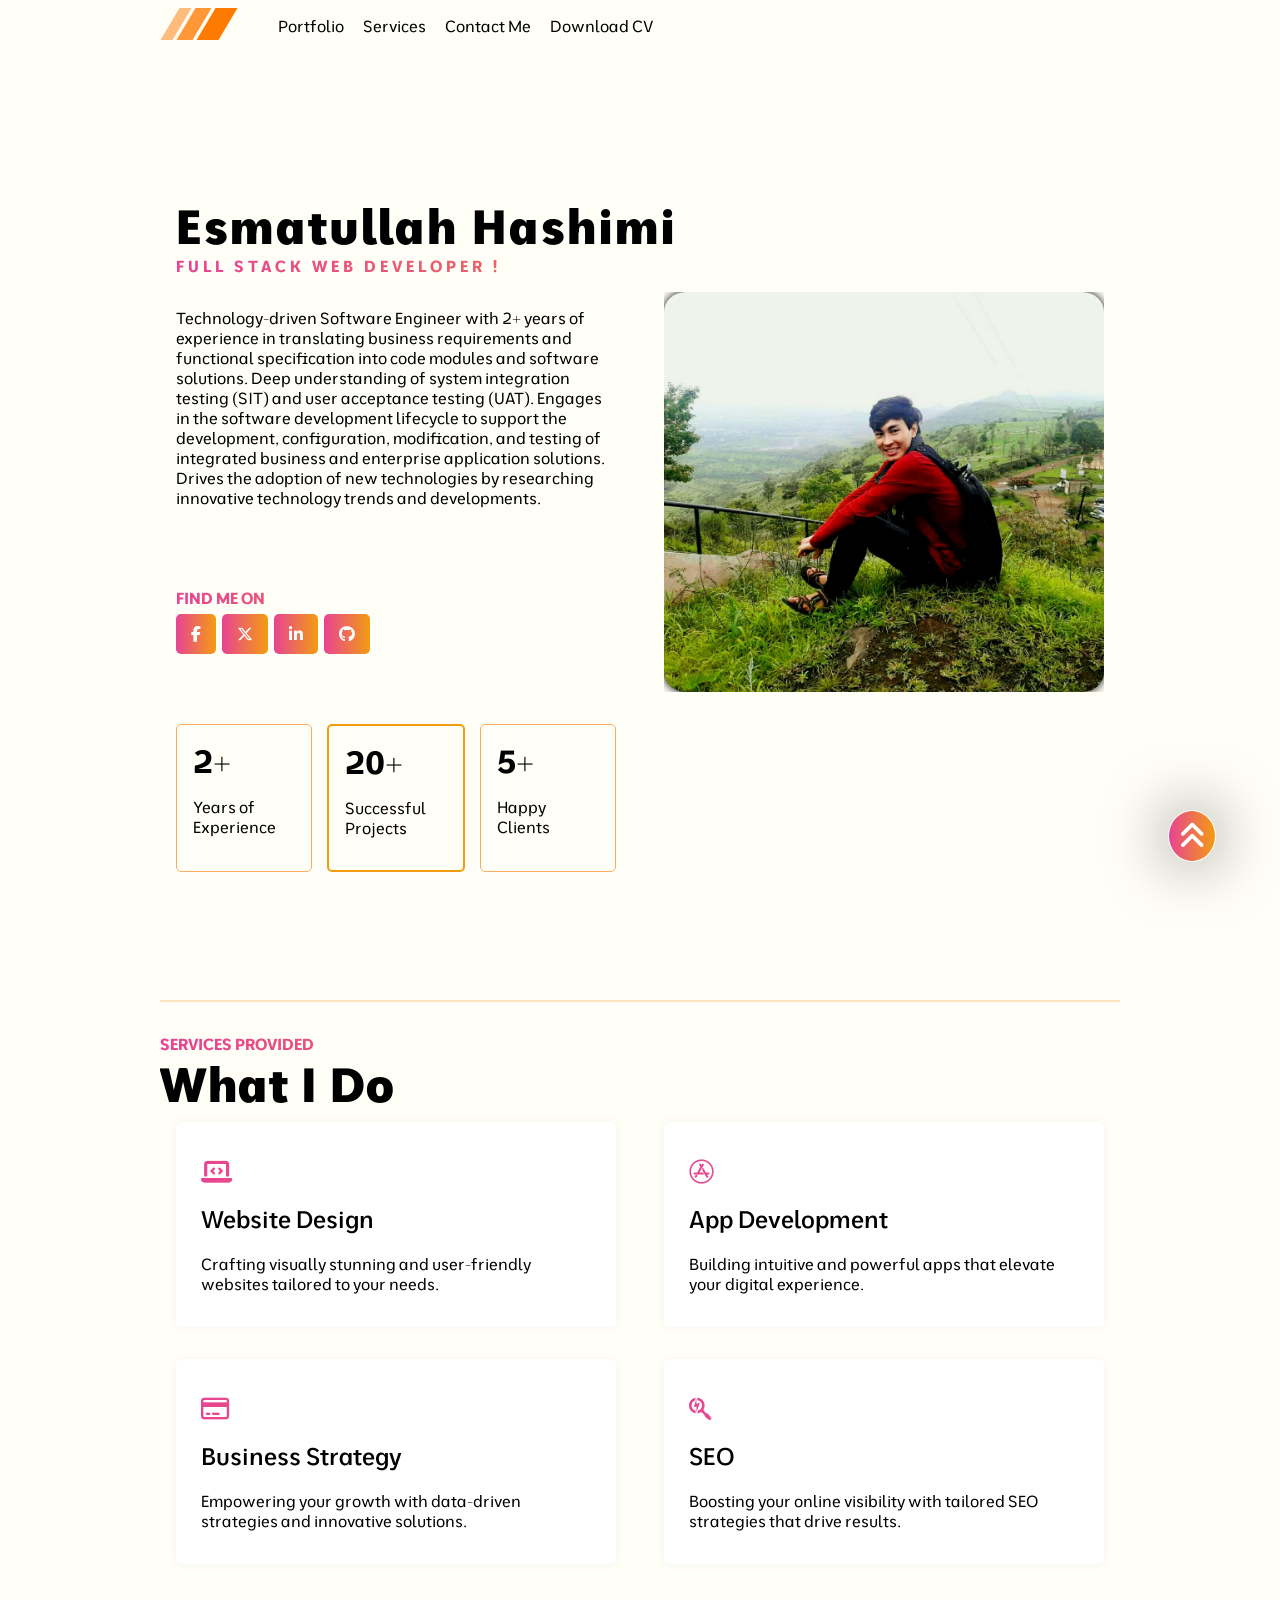
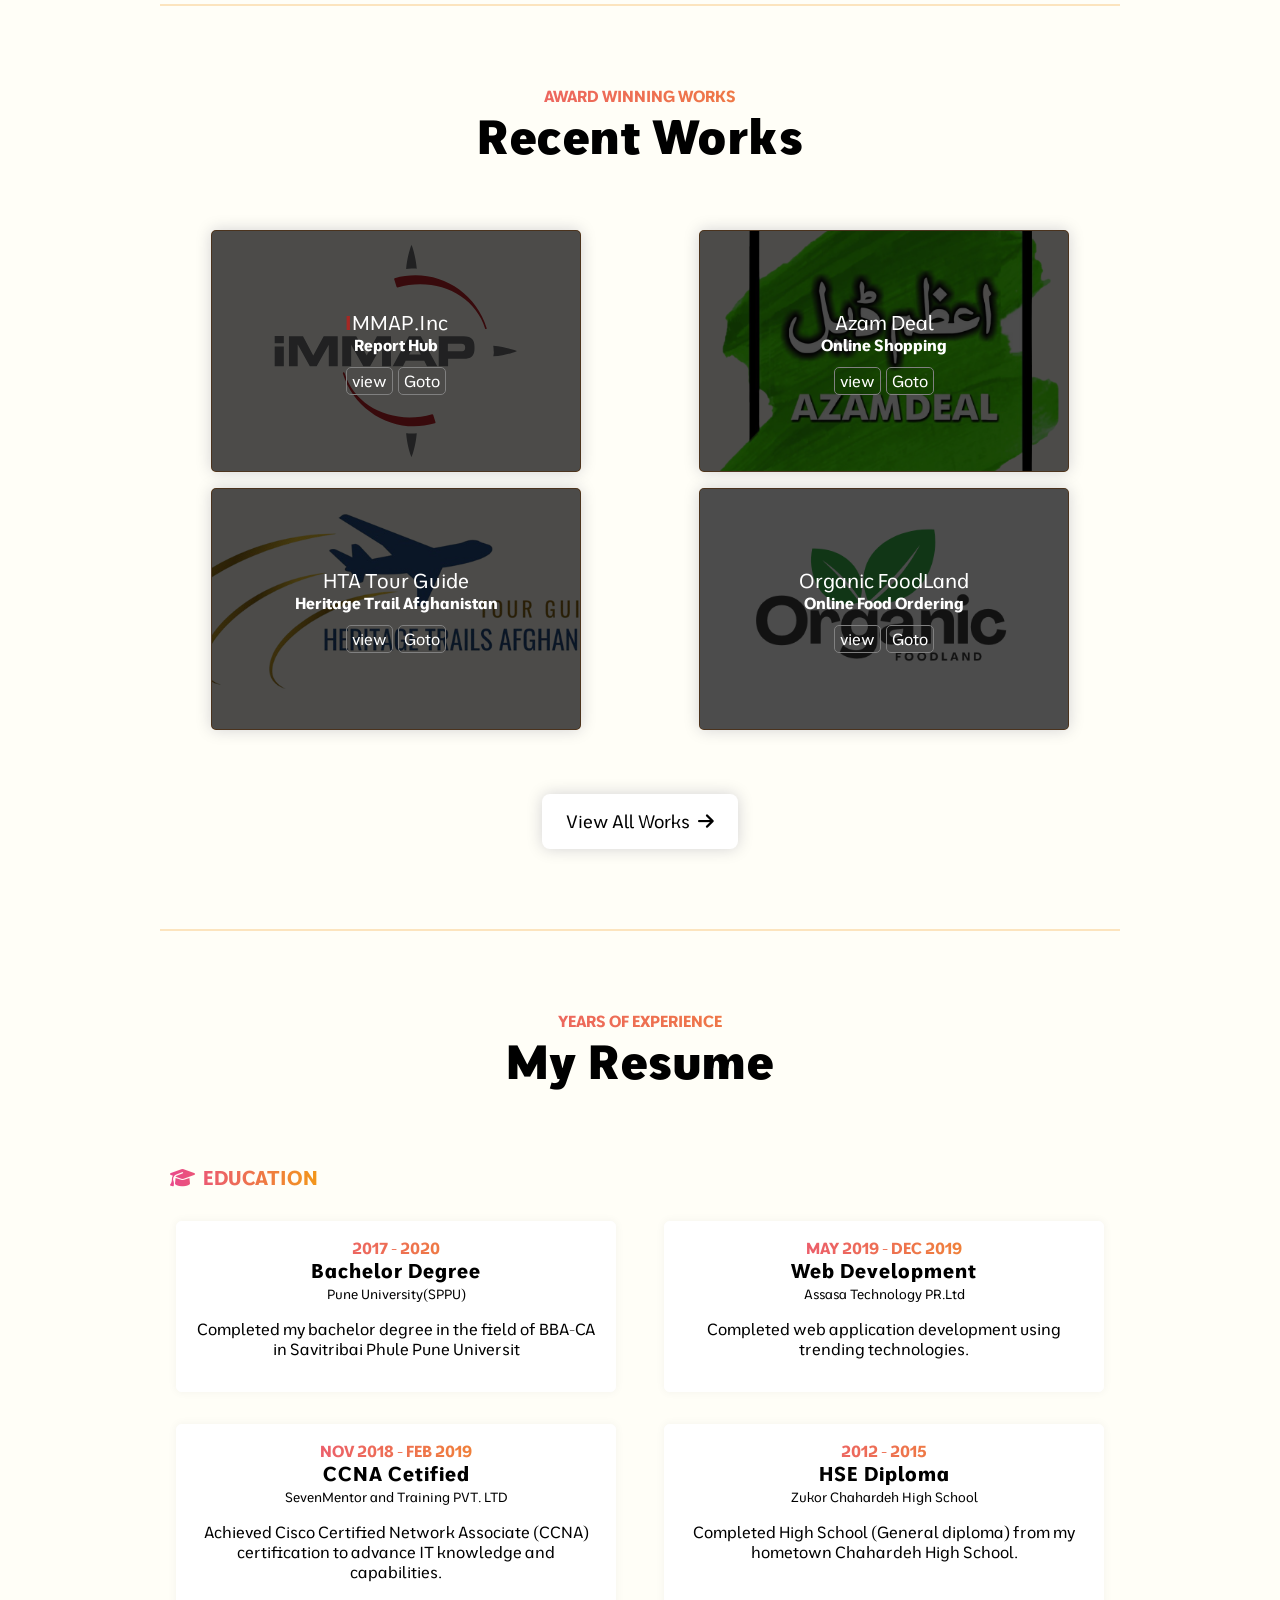
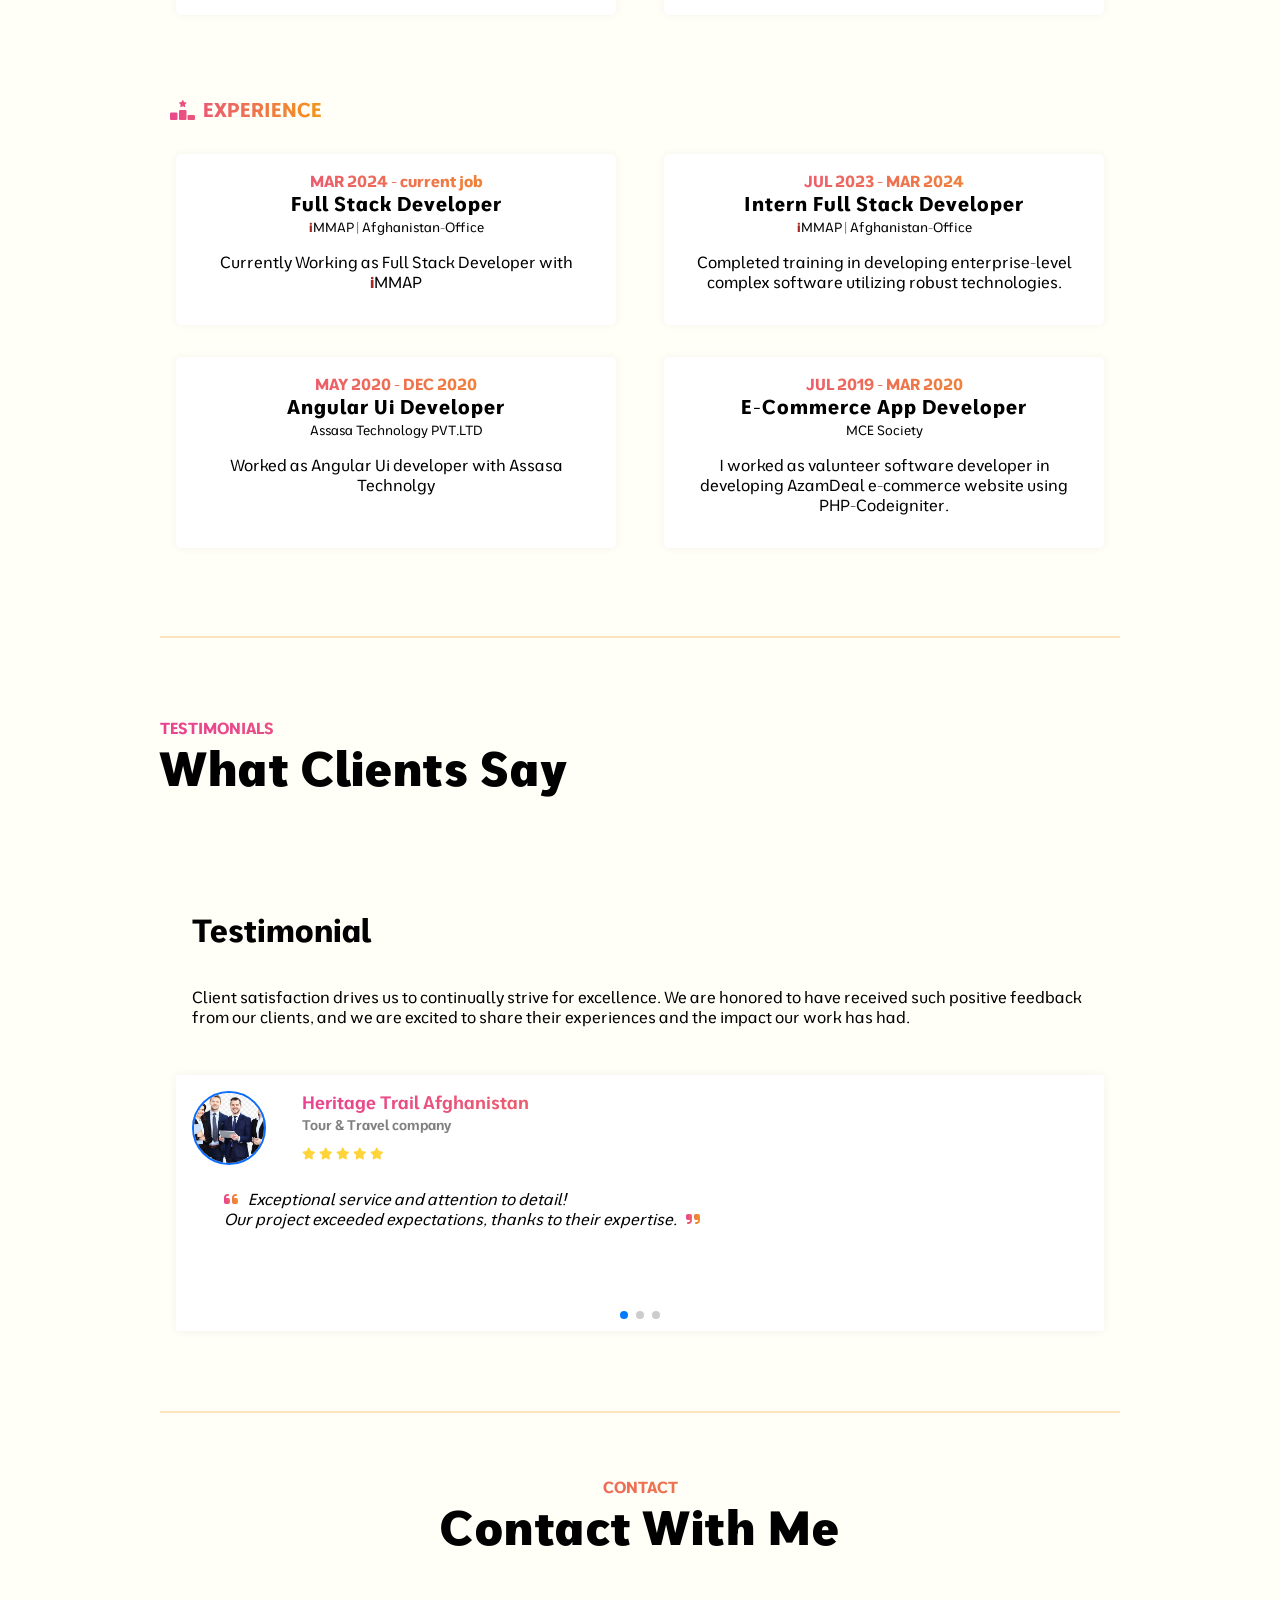
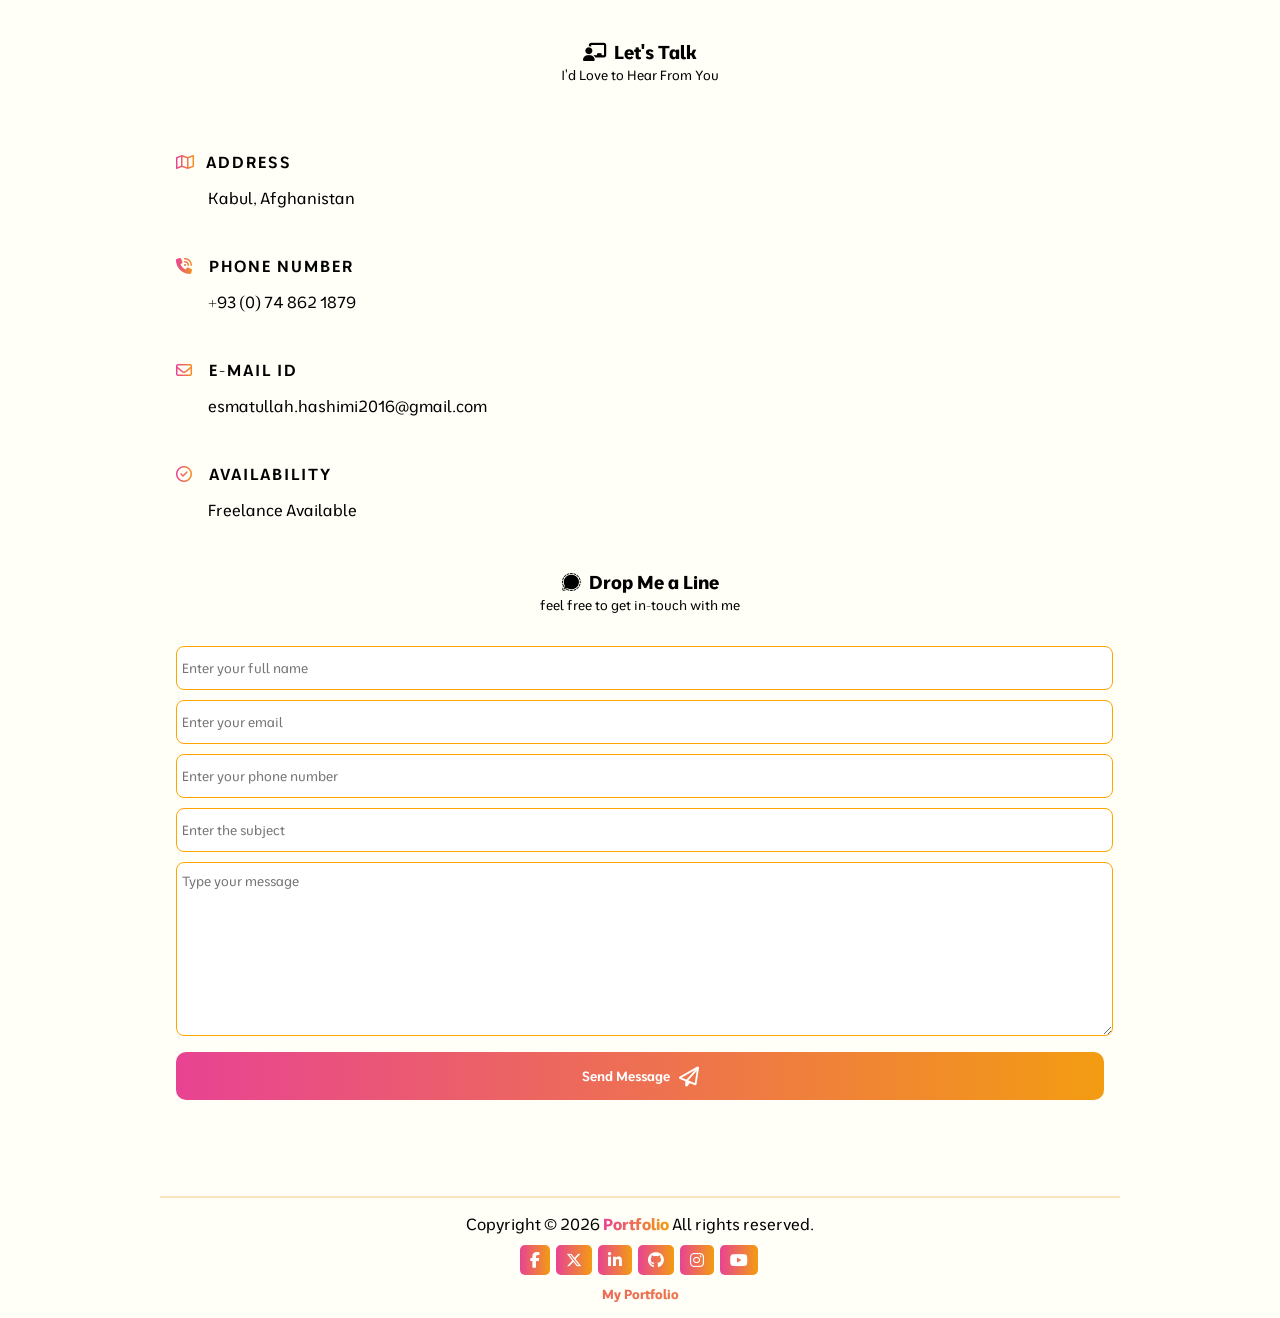
==== commit b0ef40e5: "styling color added" ====
--- a/index.html
+++ b/index.html
@@ -73,7 +73,7 @@
                                     <h1 class="title">2+</h1>
                                     <p class="text">Years of Experience</p>
                                 </div>
-                                <div class="box">
+                                <div class="box middle-box">
                                     <h1 class="title">20+</h1>
                                     <p class="text">Successful Projects</p>
                                 </div>
--- a/assets/css/style.css
+++ b/assets/css/style.css
@@ -210,10 +210,16 @@
 }
 
 .statistics .box {
-  padding: 10px;
+  padding: 1rem;
   flex-basis: 10rem;
   flex-shrink: 1;
   flex-grow: 1;
+  border: 1px solid #fcac61;
+  border-radius: 5px;
+}
+
+.statistics .middle-box {
+  border: 2px solid #f39c12;
 }
 
 .statistics .box .title {
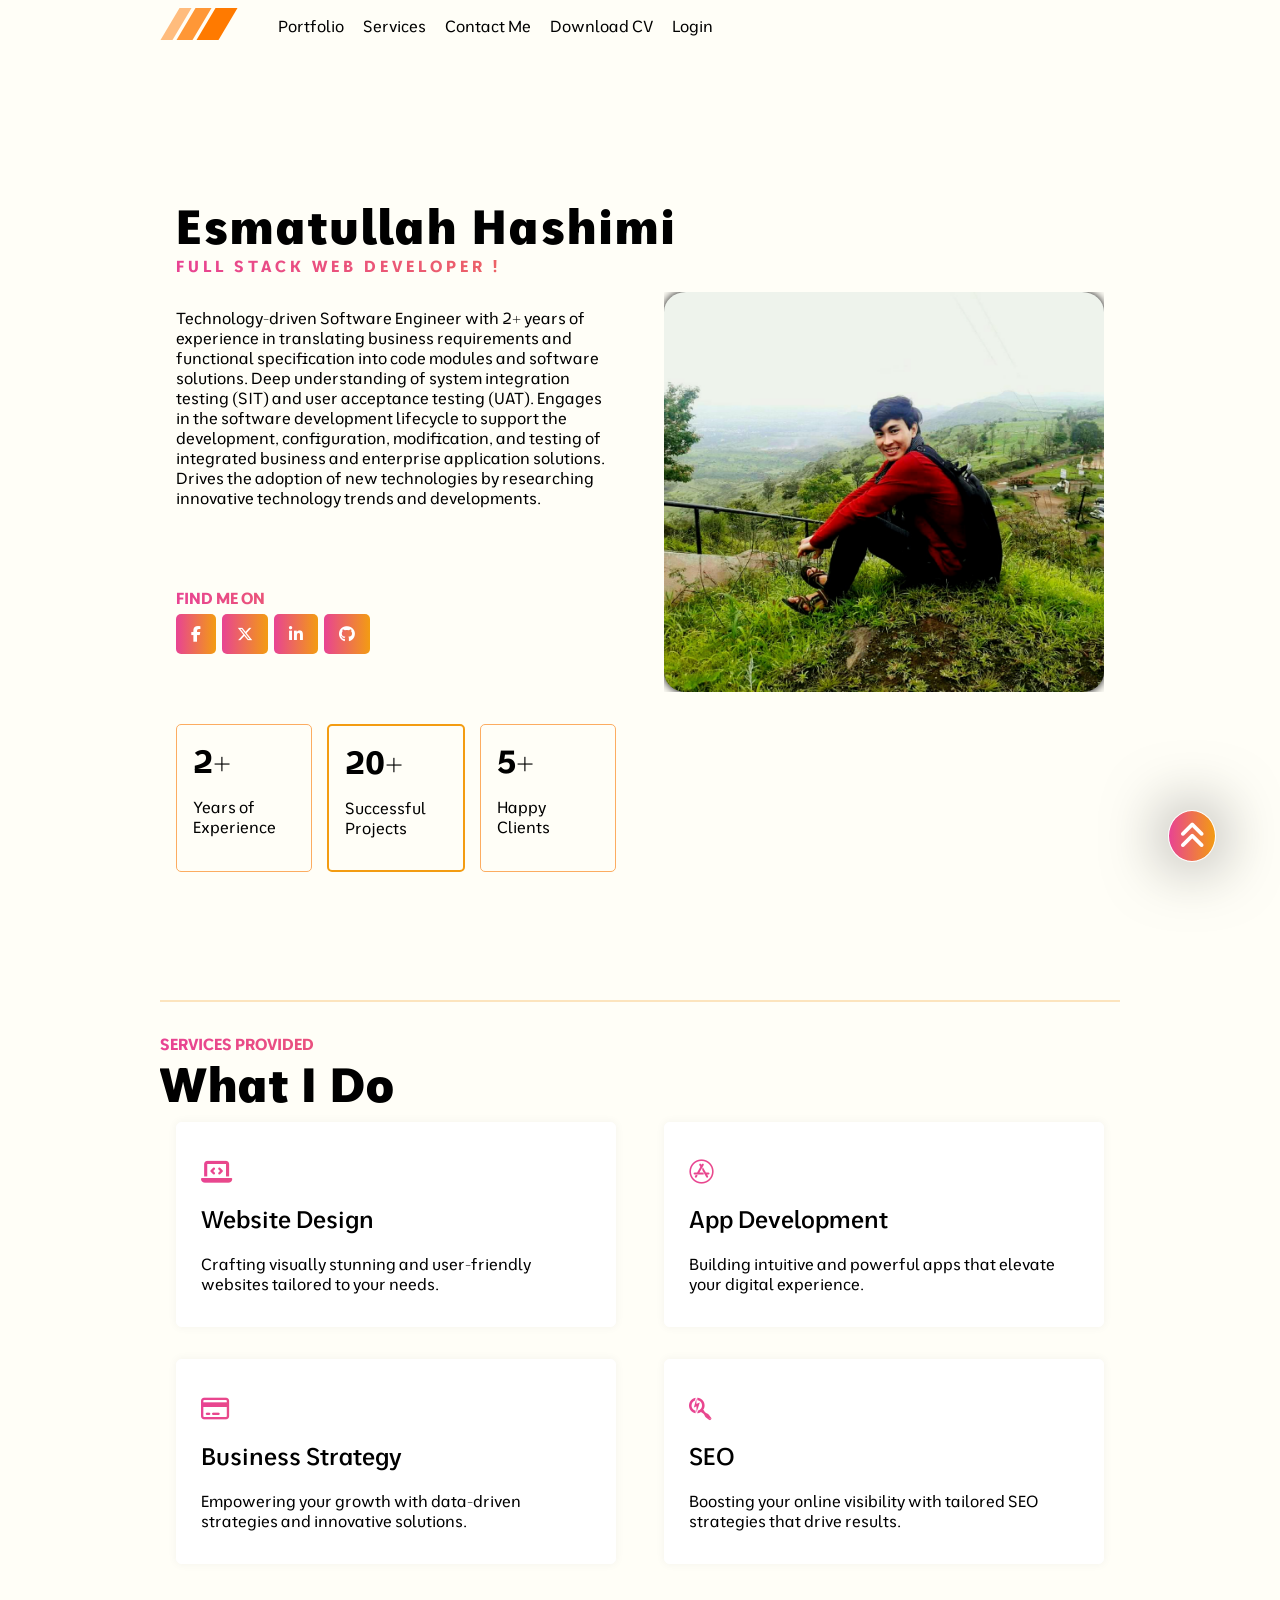
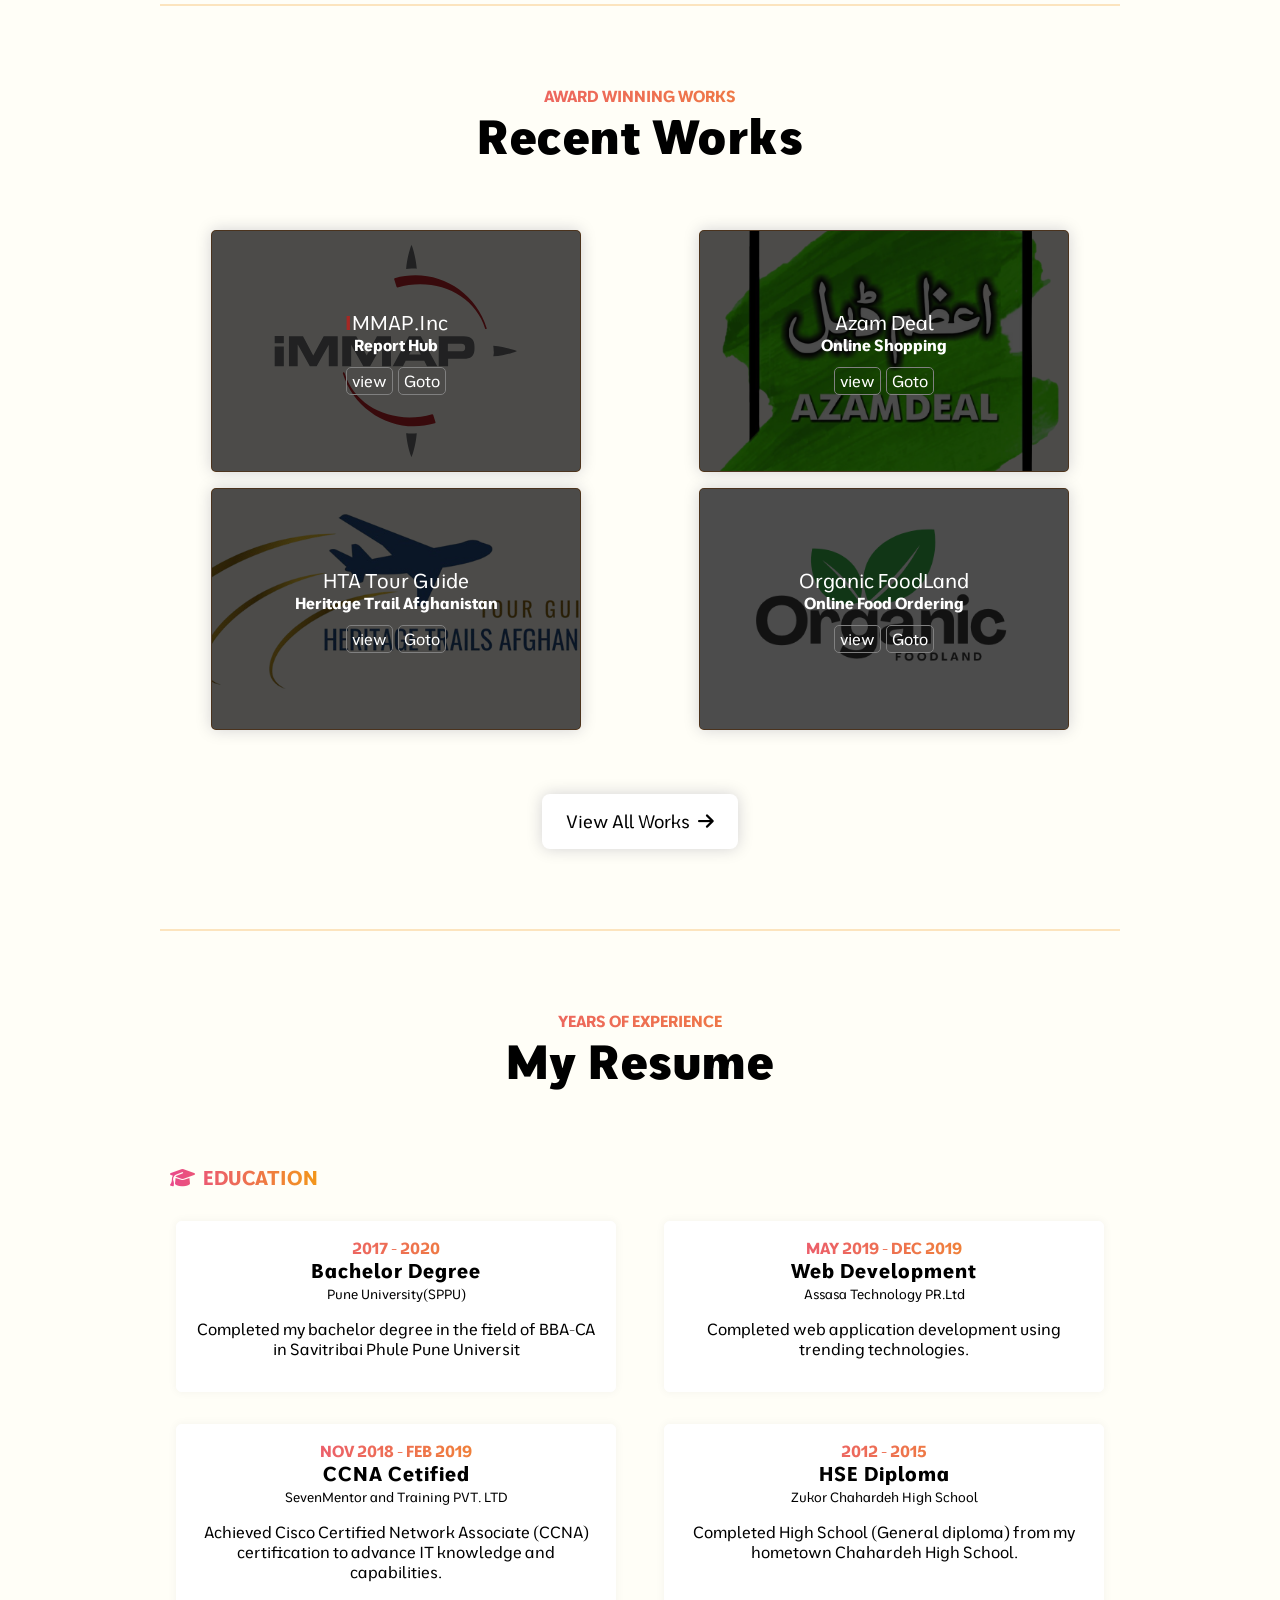
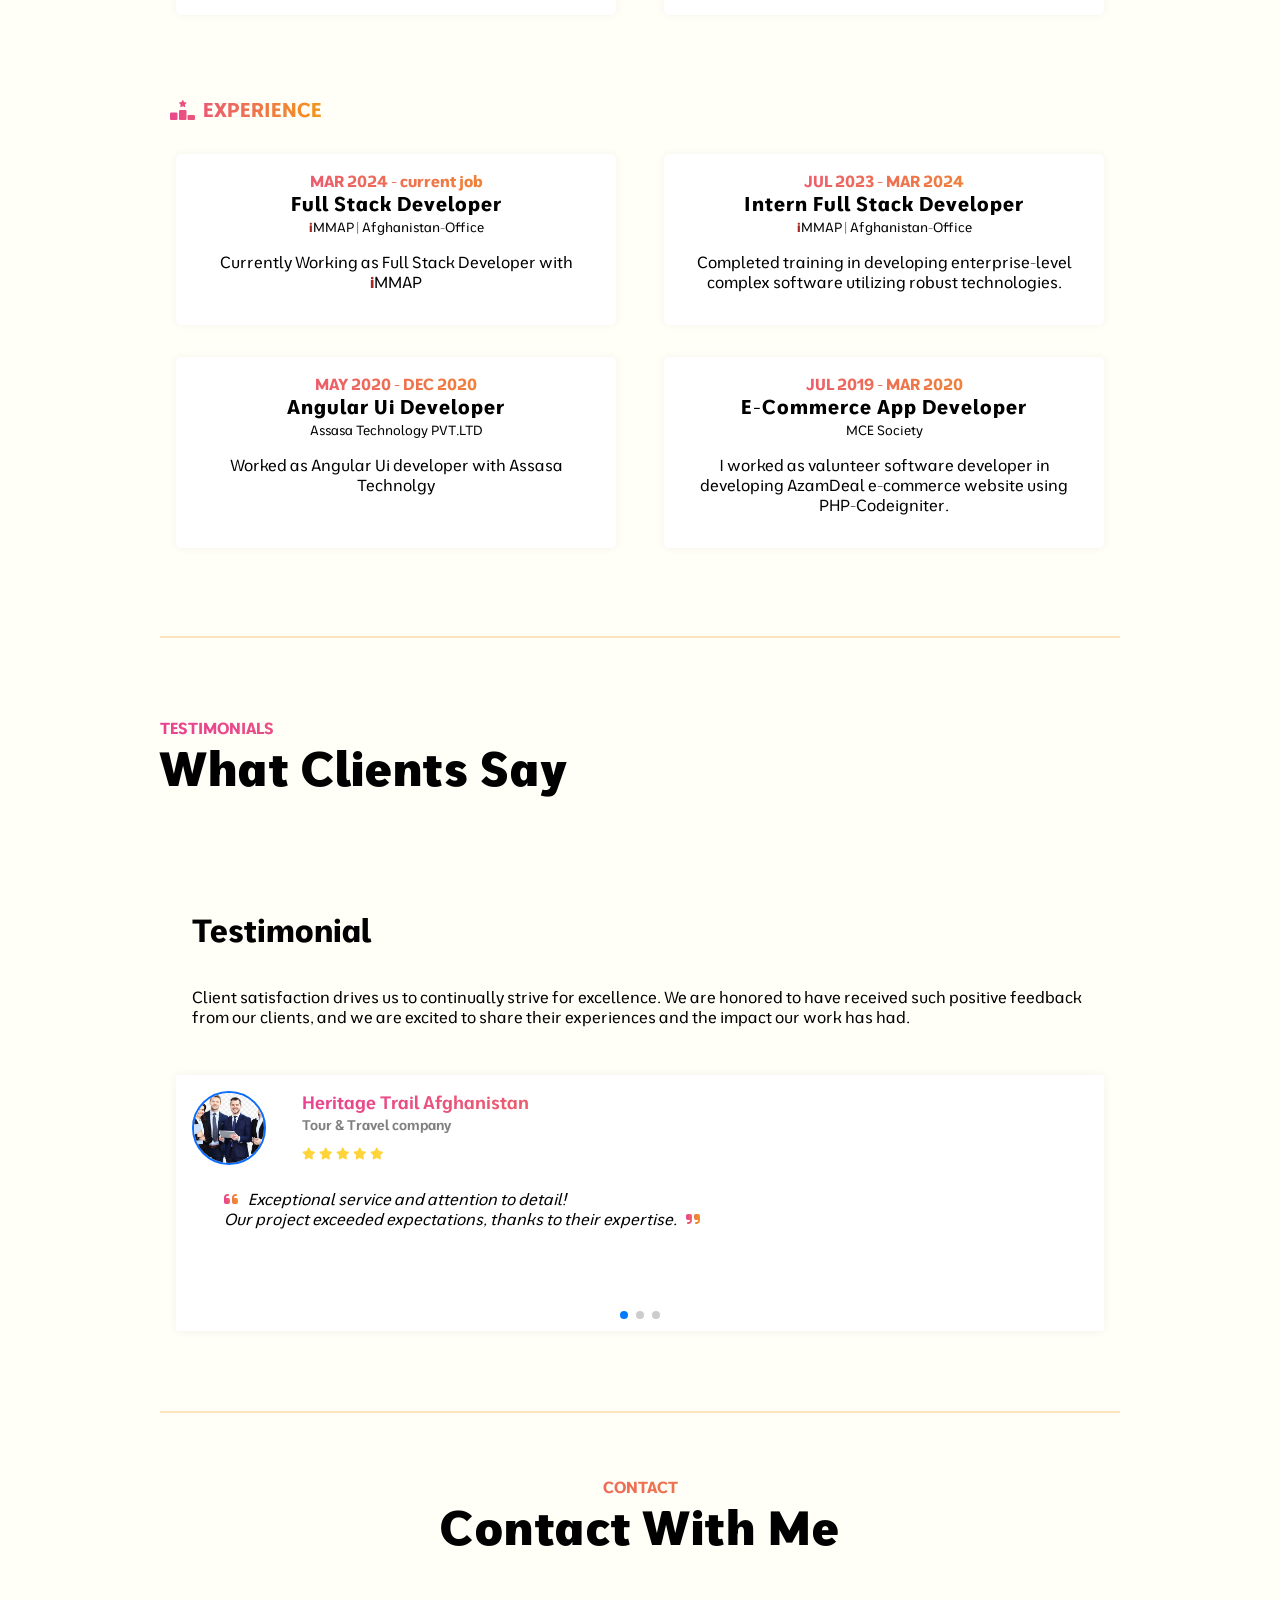
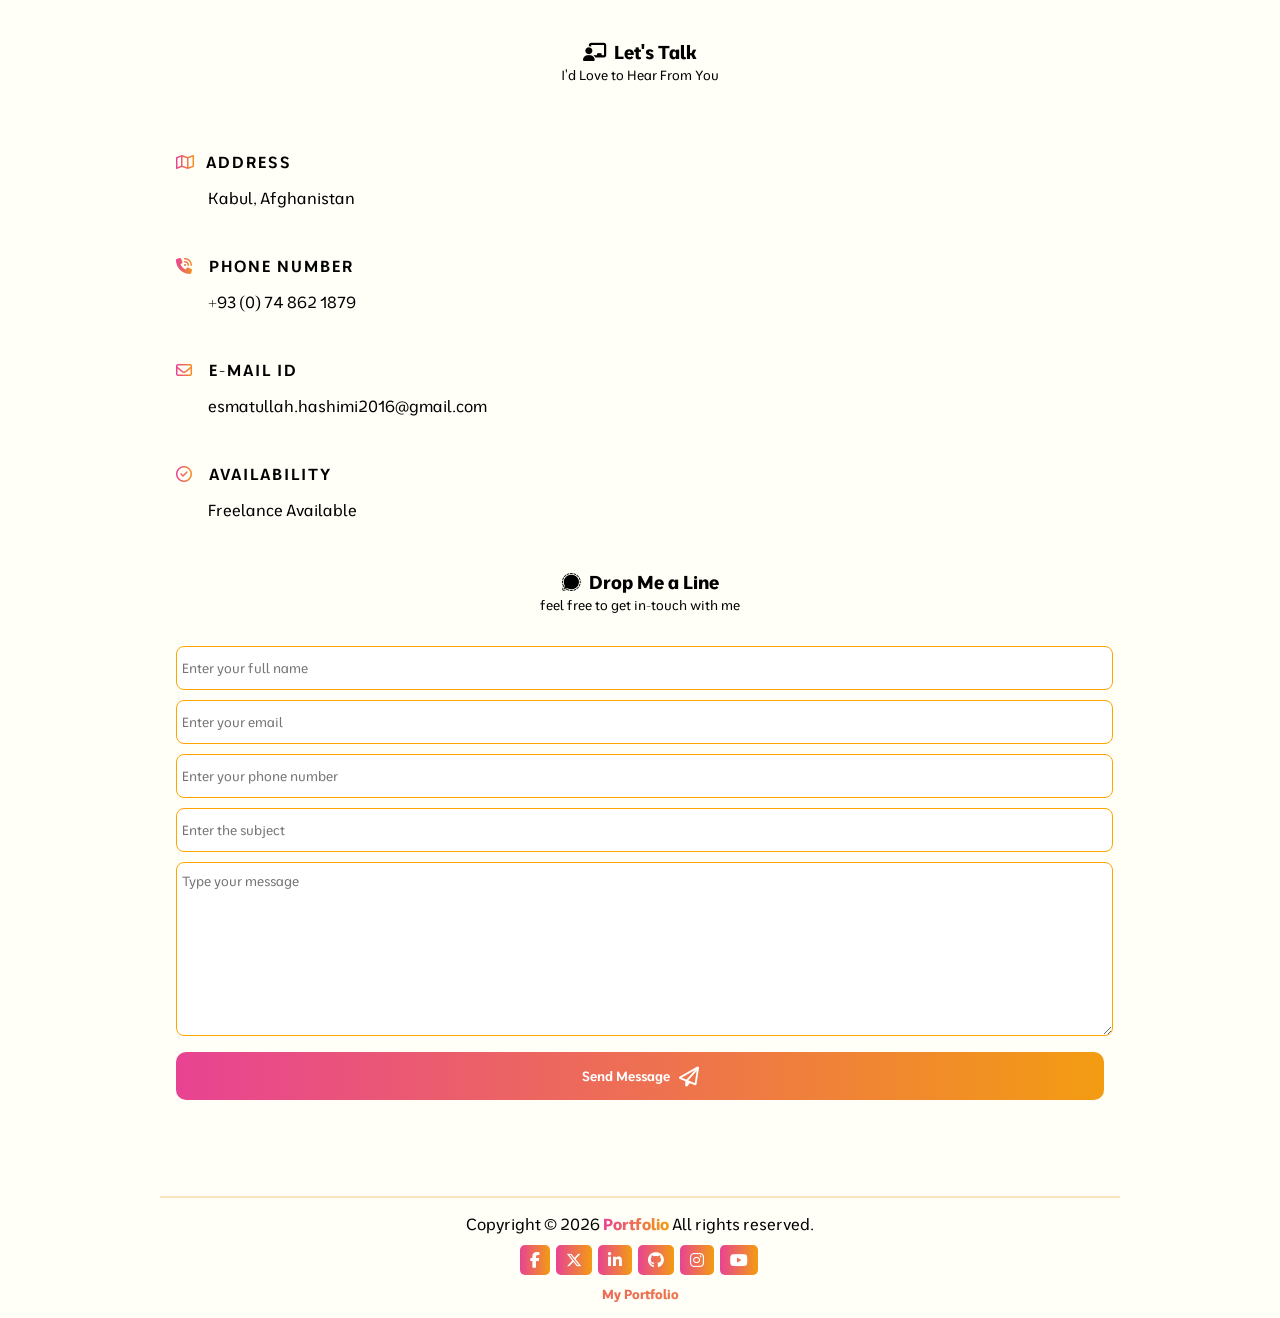
==== commit 88af50c7: "backend completed for receiveing messages from client" ====
--- a/index.html
+++ b/index.html
@@ -39,6 +39,7 @@
                 <li class="nav-link"><a href="#service">Services</a></li>
                 <li class="nav-link"><a href="#contact-me">Contact Me</a></li>
                 <li class="nav-link"><a href="./assets/Doc/my_resume.pdf" download="my_resume.pdf">Download CV</a></li>
+                <li class="nav-link"><a href="./login.html">Login</a></li>
             </ul>
             
         </div>
@@ -475,13 +476,13 @@
                             <small>feel free to get in-touch with me</small>
                         </div>
                         
-                        <form action="#" class="contact-form" class="contact-form">
+                        <form action="#" class="contact-form" >
                             <input type="text" id="fullname" name="fullname" class="form-input" placeholder="Enter your full name">
                             <input type="email" id="email" name="email" class="form-input" placeholder="Enter your email">
                             <input type="number" id="phone" name="phone" class="form-input" placeholder="Enter your phone number">
                             <input type="text" id="subject" name="subject" class="form-input" placeholder="Enter the subject">
                             <textarea name="message" cols="20" rows="10" id="message" placeholder="Type your message"></textarea>
-                            <button type="submit">Send Message&nbsp;&nbsp; <i class="fa-regular fa-paper-plane fa-xl"></i></button>
+                            <button type="submit" onclick="saveRecords()">Send Message&nbsp;&nbsp; <i class="fa-regular fa-paper-plane fa-xl"></i></button>
                             
                         </form>
                     </div>
--- a/assets/css/style.css
+++ b/assets/css/style.css
@@ -642,4 +642,66 @@
   background-image: linear-gradient(90deg, #e84393, #f39c12);
   border-radius: 50%;
   z-index: 100;
+}
+
+.dashboard-grid-layout {
+  display: grid;
+  grid-template-columns: 8% 85%;
+}
+
+.side-nav {
+  padding: 1rem;
+  color: white;
+  margin: 0rem auto;
+  background-image: linear-gradient(90deg, #e84393, #f39c12);
+}
+
+.table {
+  width: 100%;
+  border-collapse: collapse;
+  margin: 20px 0;
+  box-shadow: 0 2px 5px rgba(0, 0, 0, 0.1);
+}
+.table th {
+  background-color: green;
+  color: white;
+  padding: 12px 15px;
+  text-align: left;
+  font-weight: bold;
+}
+.table td {
+  padding: 10px 15px;
+  text-align: left;
+  border-bottom: 1px solid #ddd;
+}
+.table tr:nth-child(even) {
+  background-color: #f9f9f9;
+}
+.table tr:hover {
+  background-color: #f1f1f1;
+}
+@media (max-width: 600px) {
+  .table th, .table td {
+    padding: 8px 10px;
+  }
+}
+.table .message-cell {
+  max-width: 200px; /* Define the maximum width of the message column */
+  overflow: hidden; /* Hide any overflow text */
+  text-overflow: ellipsis; /* Add the ellipsis (...) */
+  white-space: nowrap; /* Prevent text from wrapping */
+}
+
+.message-holder {
+  margin: 2rem 0rem;
+}
+.message-holder .inner-div {
+  padding: 2rem;
+  border: 1px solid lightgray;
+  border-radius: 4px;
+  box-shadow: 0 2px 5px rgba(0, 0, 0, 0.1);
+}
+.message-holder .action-panel {
+  border-top: 1px solid lightgray;
+  padding: 5px 15px;
 }/*# sourceMappingURL=style.css.map */
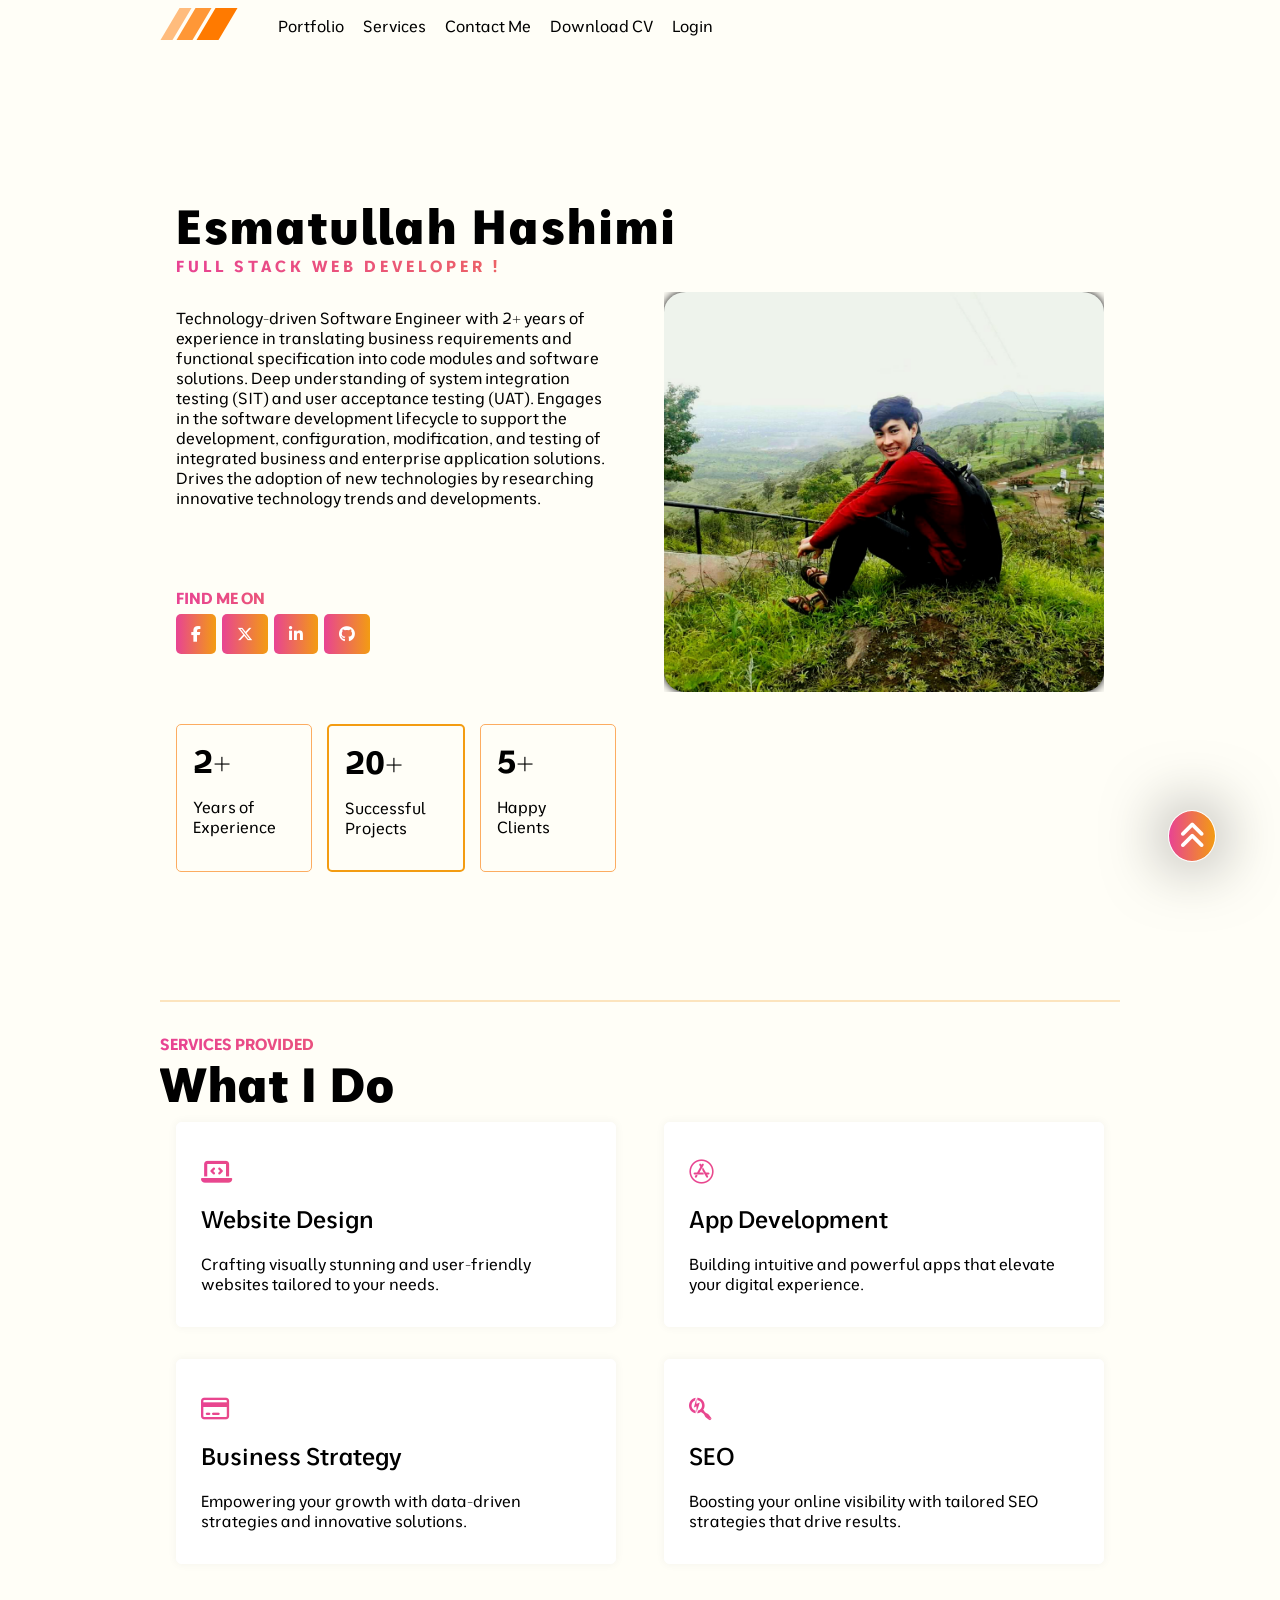
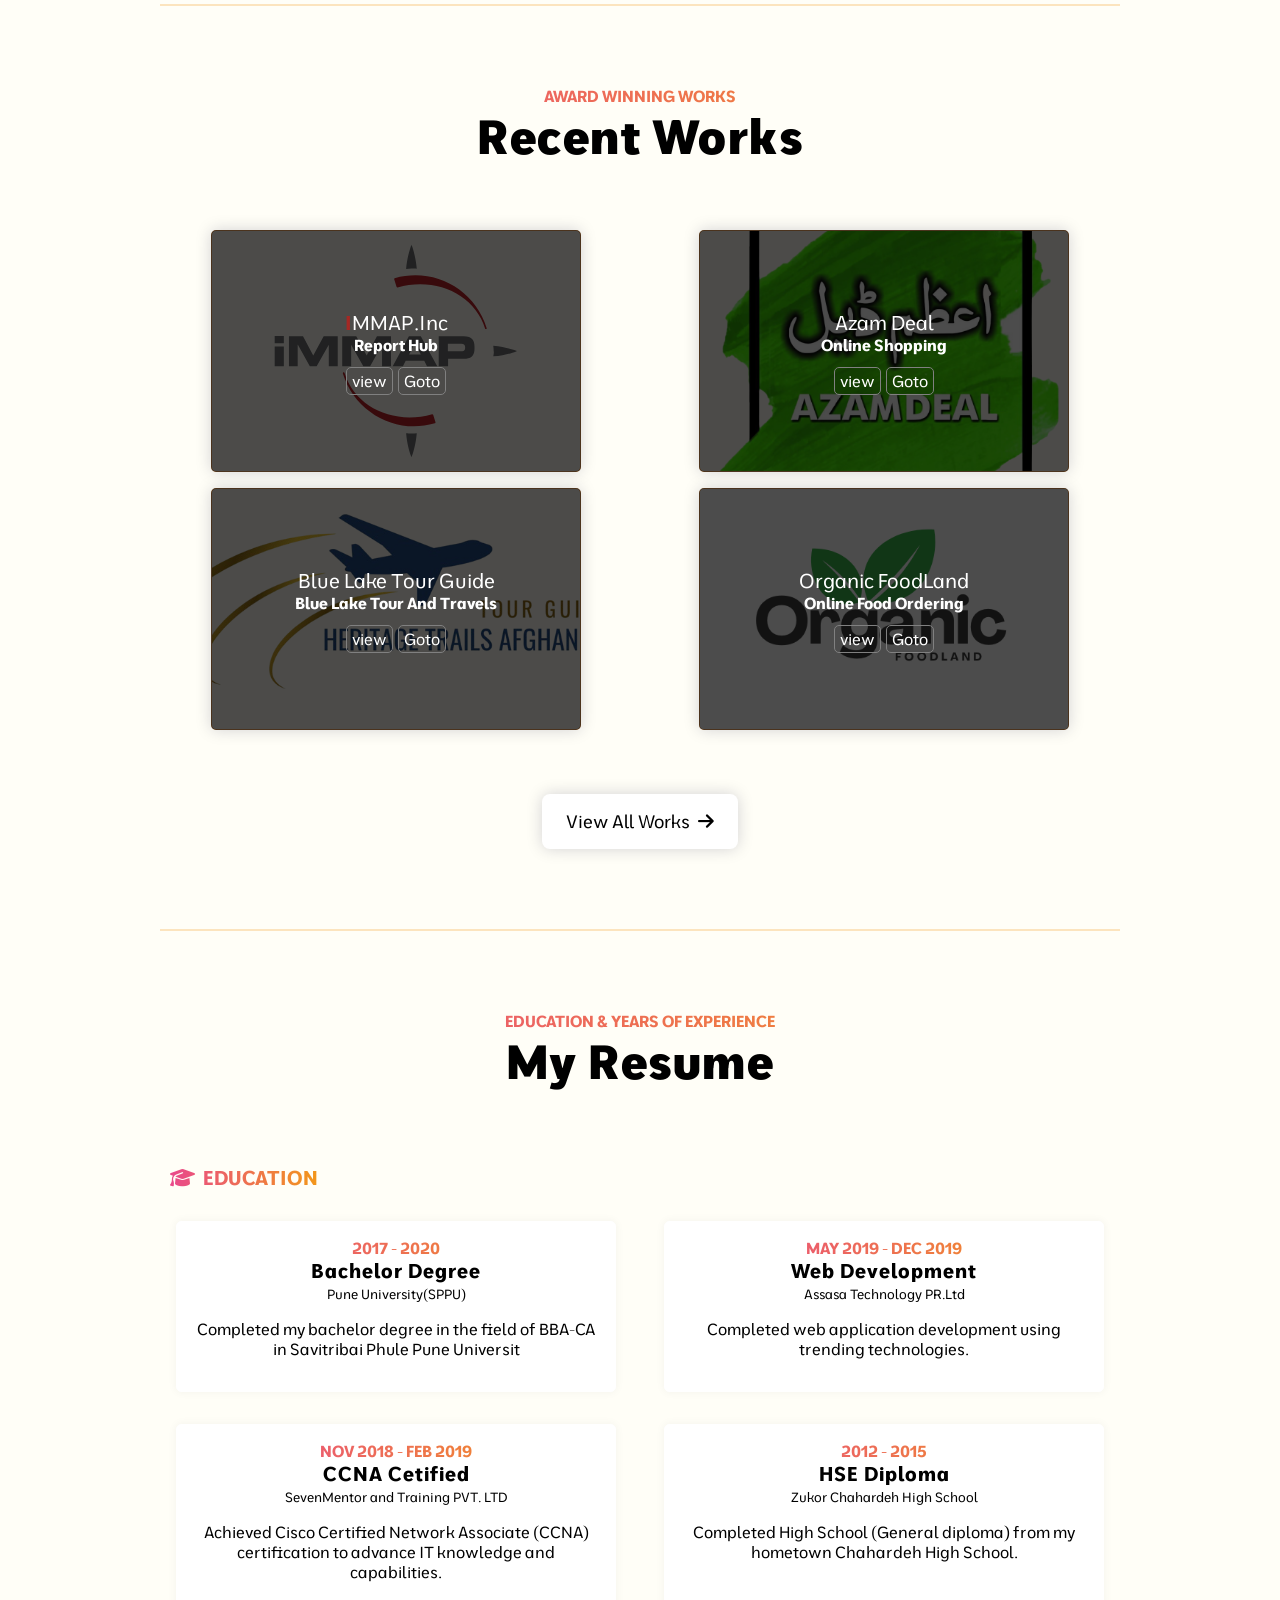
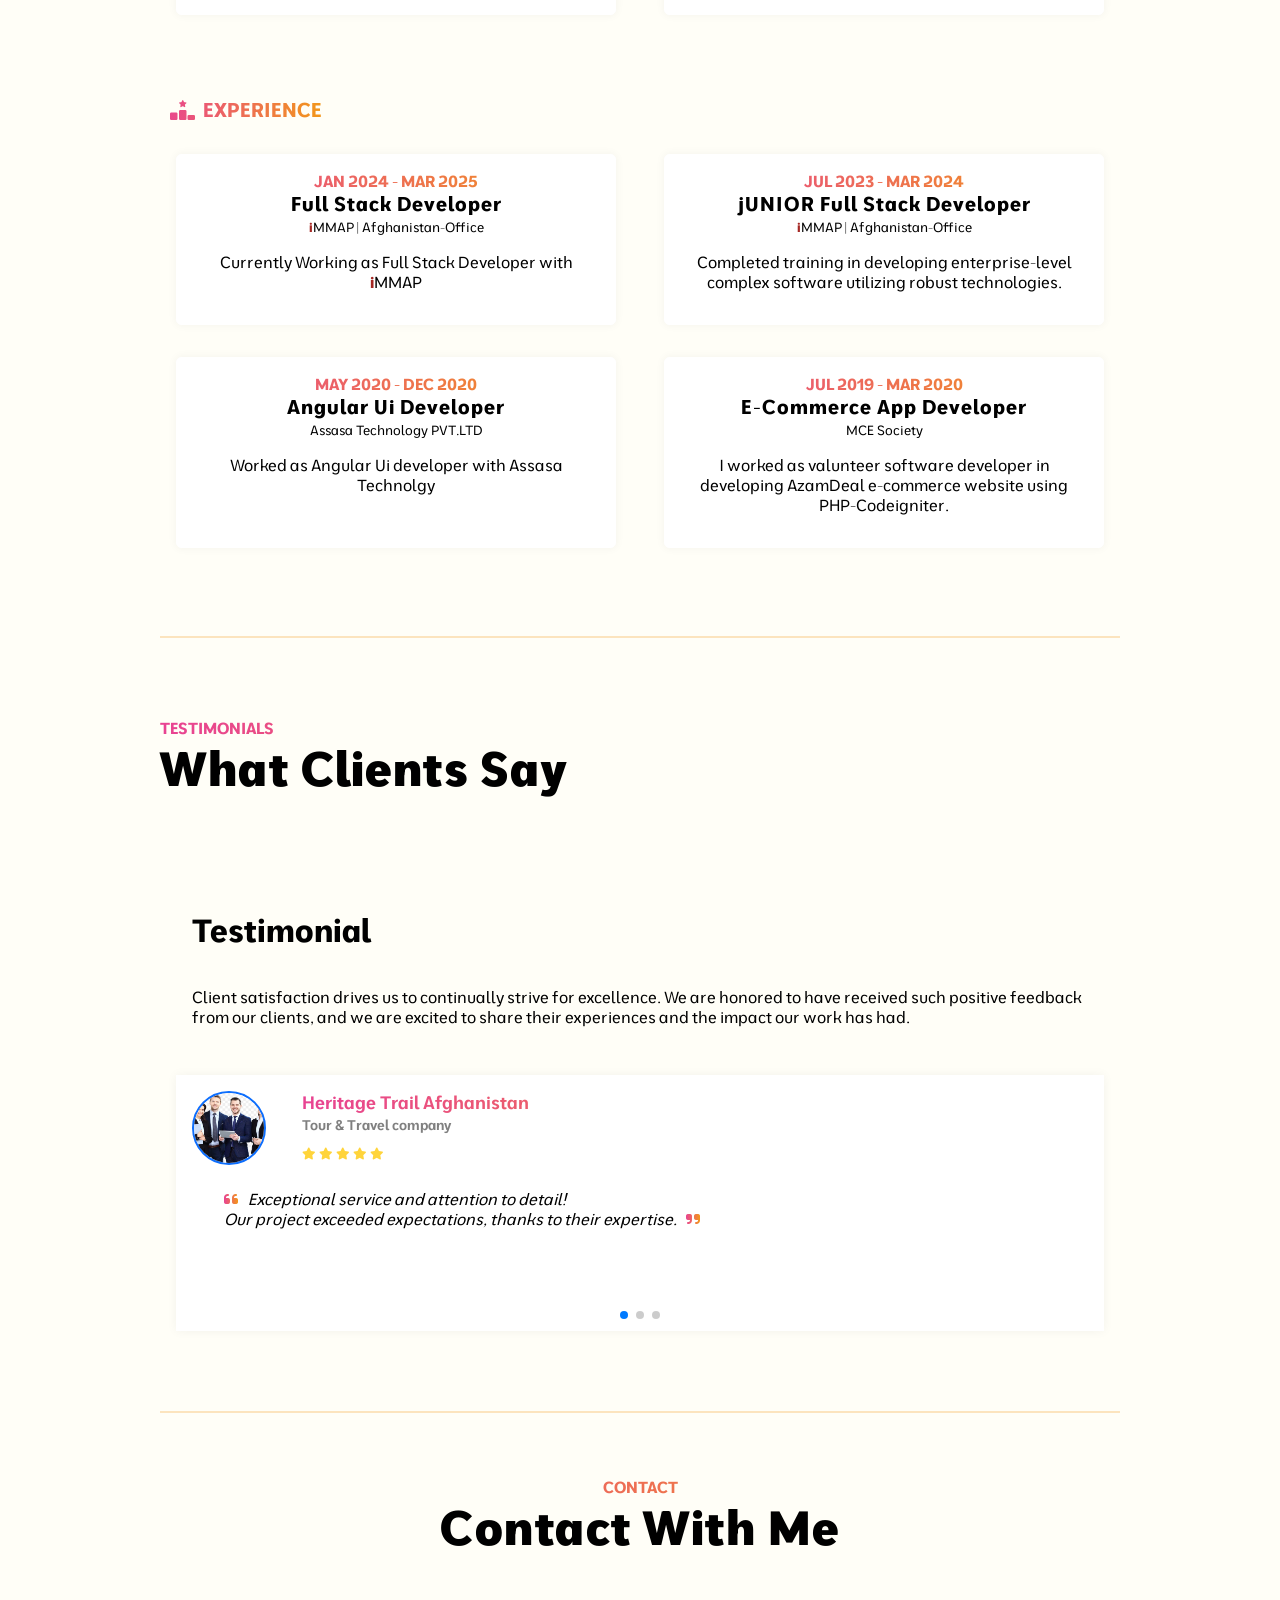
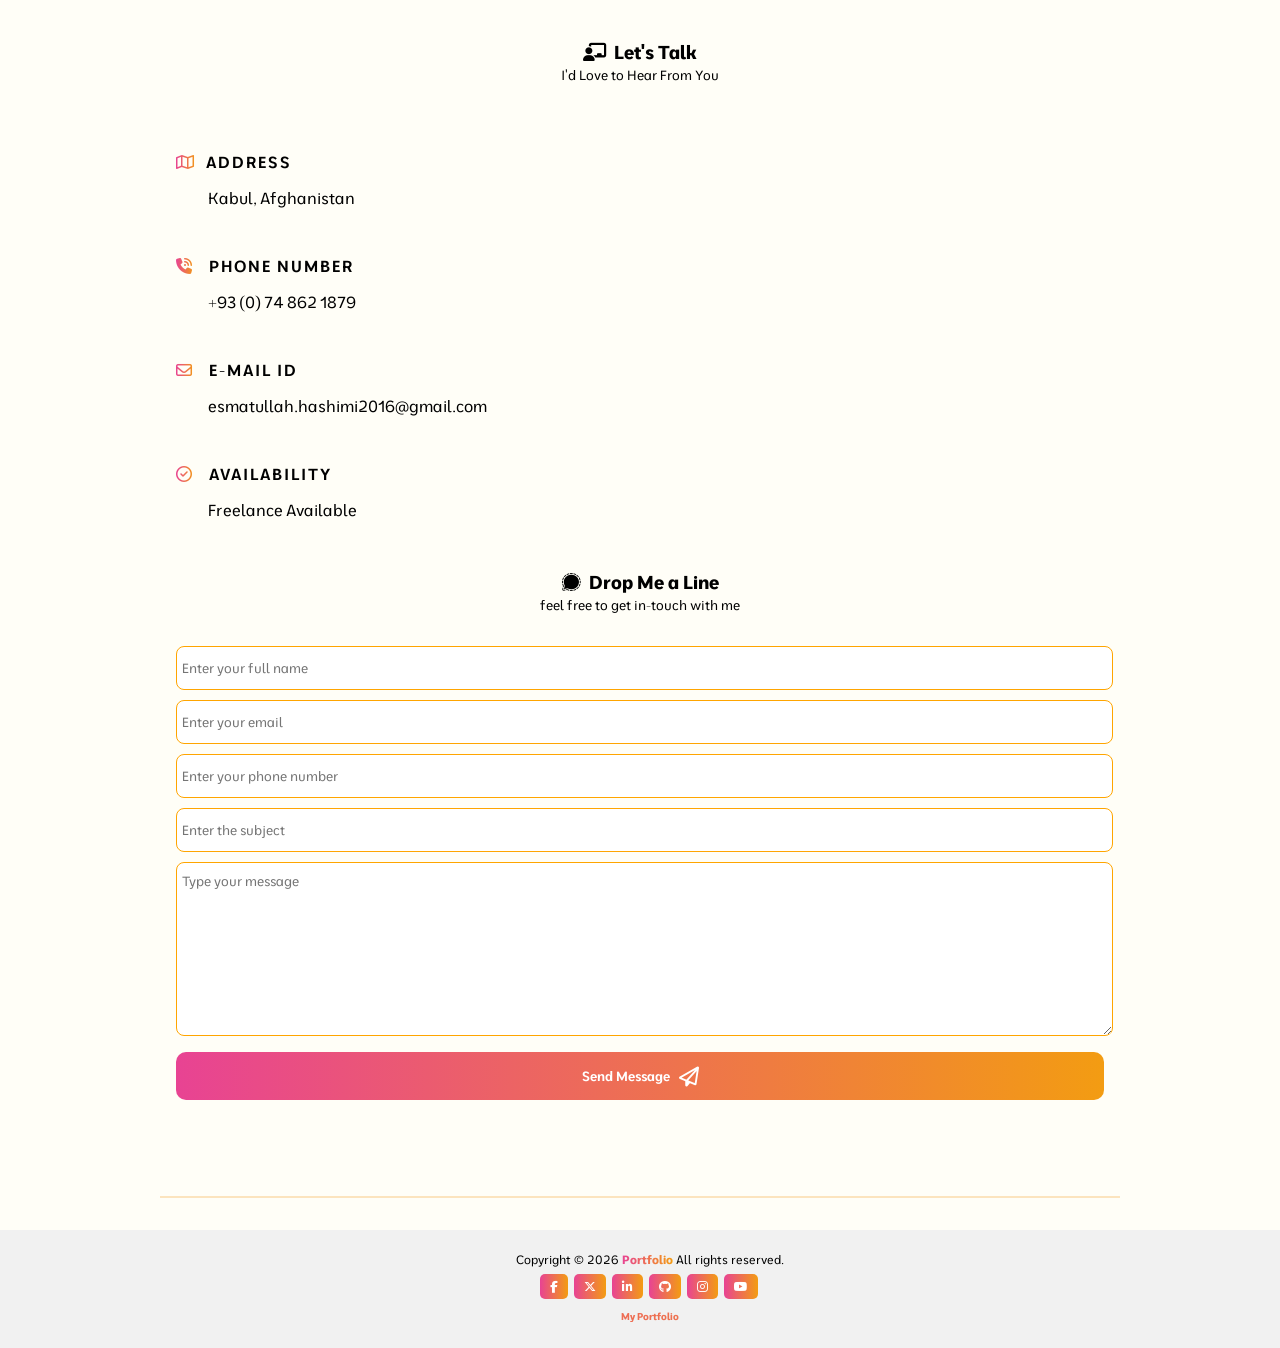
==== commit 81311a49: "changes made for improvement" ====
--- a/index.html
+++ b/index.html
@@ -38,7 +38,7 @@
                 <li class="nav-link"><a href="#projects">Portfolio</a></li>
                 <li class="nav-link"><a href="#service">Services</a></li>
                 <li class="nav-link"><a href="#contact-me">Contact Me</a></li>
-                <li class="nav-link"><a href="./assets/Doc/my_resume.pdf" download="my_resume.pdf">Download CV</a></li>
+                <li class="nav-link"><a href="./assets/Doc/Esmatullah_Hashimi_Resume.pdf" download="Esmatullah_Hashimi_Resume.pdf">Download CV</a></li>
                 <li class="nav-link"><a href="./login.html">Login</a></li>
             </ul>
             
@@ -161,8 +161,8 @@
                             <img src="./assets/images/HTA.png" alt="">
                         </div>
                         <div class="project-details">
-                            <p class="company">HTA Tour guide</p>
-                            <h4 class="title">Heritage Trail Afghanistan</h4>
+                            <p class="company">Blue Lake Tour guide</p>
+                            <h4 class="title">Blue Lake Tour and Travels</h4>
                             <p class="btn-holder">
                                 <a href="view.html" class="btn-link">view</a>
                                 <a href="https://heritage-trail-afghanistan.netlify.app" class="btn-link">Goto</a>
@@ -183,15 +183,30 @@
                         </div>
                     </div>
                 </div>
+                <div class="project-grid" id="toggle-display" style="display: none;">
+                    <div class="projects">
+                        <div class="project-holder">
+                            <img src="./assets/images/task.jpg" alt="">
+                        </div>
+                        <div class="project-details">
+                            <p class="company">Task Manager</p>
+                            <h4 class="title">Office task manager platform</h4><small>Desktop App</small>
+                            <p class="btn-holder">
+                                <a href="view.html" class="btn-link">view</a>
+                                <a href="https://task-manager-2-wpzj.onrender.com/" class="btn-link">Goto</a>
+                            </p>
+                        </div>
+                    </div>
+                </div>
                 <div class="btn-holder">
-                    <button type="button" class="btn-xl">view all works &nbsp;<i class="fa-solid fa-arrow-right"></i></button>
+                    <button type="button" onclick="handleToggle()" class="btn-xl">view all works &nbsp;<i class="fa-solid fa-arrow-right"></i></button>
                 </div>
             </div>
             <hr>
             <!-- Resume page -->
             <div class="resume-page">
                 <div class="heading">
-                    <p class="pre-heading">YEARS OF EXPERIENCE</p>
+                    <p class="pre-heading">EDUCATION & YEARS OF EXPERIENCE</p>
                     <h1 class="title">My Resume</h1>
                 </div>
                 <div class="education">
@@ -251,7 +266,7 @@
                     <div class="auto-grid">
                         <div class="cart">
                             <div class="heading">
-                                <p class="pre-heading">MAR 2024 - current job</p>
+                                <p class="pre-heading">JAN 2024 - MAR 2025</p>
                                 <h2 class="achieved">Full Stack Developer</h2>
                                 <small><span style="color:#a52824;font-weight: bold;">i</span>MMAP | Afghanistan-Office</small>
                             </div>
@@ -264,7 +279,7 @@
                         <div class="cart">
                             <div class="heading">
                                 <p class="pre-heading">JUL 2023 - MAR 2024</p>
-                                <h2 class="achieved">Intern Full Stack Developer</h2>
+                                <h2 class="achieved">jUNIOR Full Stack Developer</h2>
                                 <small><span style="color:#a52824;font-weight: bold;">i</span>MMAP | Afghanistan-Office</small>
                             </div>
                             <div class="body">
@@ -489,7 +504,9 @@
                 </div>
             </div>
             <hr>
-            <div class="footer">
+            
+    </div>
+    <div class="footer">
                 <div style="text-align: center;">
                     <p>Copyright © <span id="year"></span> <span class="text-gradient">Portfolio</span> All rights reserved.</p>
                     <script>
@@ -515,7 +532,6 @@
                 <a href="#main-page" class=""><i class="fa-solid fa-angles-up icon-design"></i></a>
             </div>
         </div>
-    </div>
     <!-- Link SwiperJS JavaScript -->
     <script src="https://cdn.jsdelivr.net/npm/swiper@11/swiper-bundle.min.js"></script>
     <!-- custom Link Script -->
--- a/assets/css/style.css
+++ b/assets/css/style.css
@@ -595,7 +595,11 @@
 }
 
 .footer {
-  margin-bottom: 1rem;
+  font-size: 12px;
+  margin-top: 2rem;
+  background-color: rgb(241, 241, 241);
+  padding: 10px;
+  width: 100%;
 }
 
 .footer .heading {
@@ -645,15 +649,20 @@
 }
 
 .dashboard-grid-layout {
-  display: grid;
-  grid-template-columns: 8% 85%;
+  display: flex;
+  flex-direction: row;
 }
 
 .side-nav {
+  flex-basis: 1%;
   padding: 1rem;
   color: white;
   margin: 0rem auto;
   background-image: linear-gradient(90deg, #e84393, #f39c12);
+}
+
+.table-holder {
+  flex-basis: 93%;
 }
 
 .table {
@@ -680,9 +689,11 @@
 .table tr:hover {
   background-color: #f1f1f1;
 }
-@media (max-width: 600px) {
+@media (max-width: 500px) {
   .table th, .table td {
+    font-size: 12px;
     padding: 8px 10px;
+    margin: 0px;
   }
 }
 .table .message-cell {
@@ -704,4 +715,5 @@
 .message-holder .action-panel {
   border-top: 1px solid lightgray;
   padding: 5px 15px;
-}/*# sourceMappingURL=style.css.map */+}/*# sourceMappingURL=style.css.map */
+
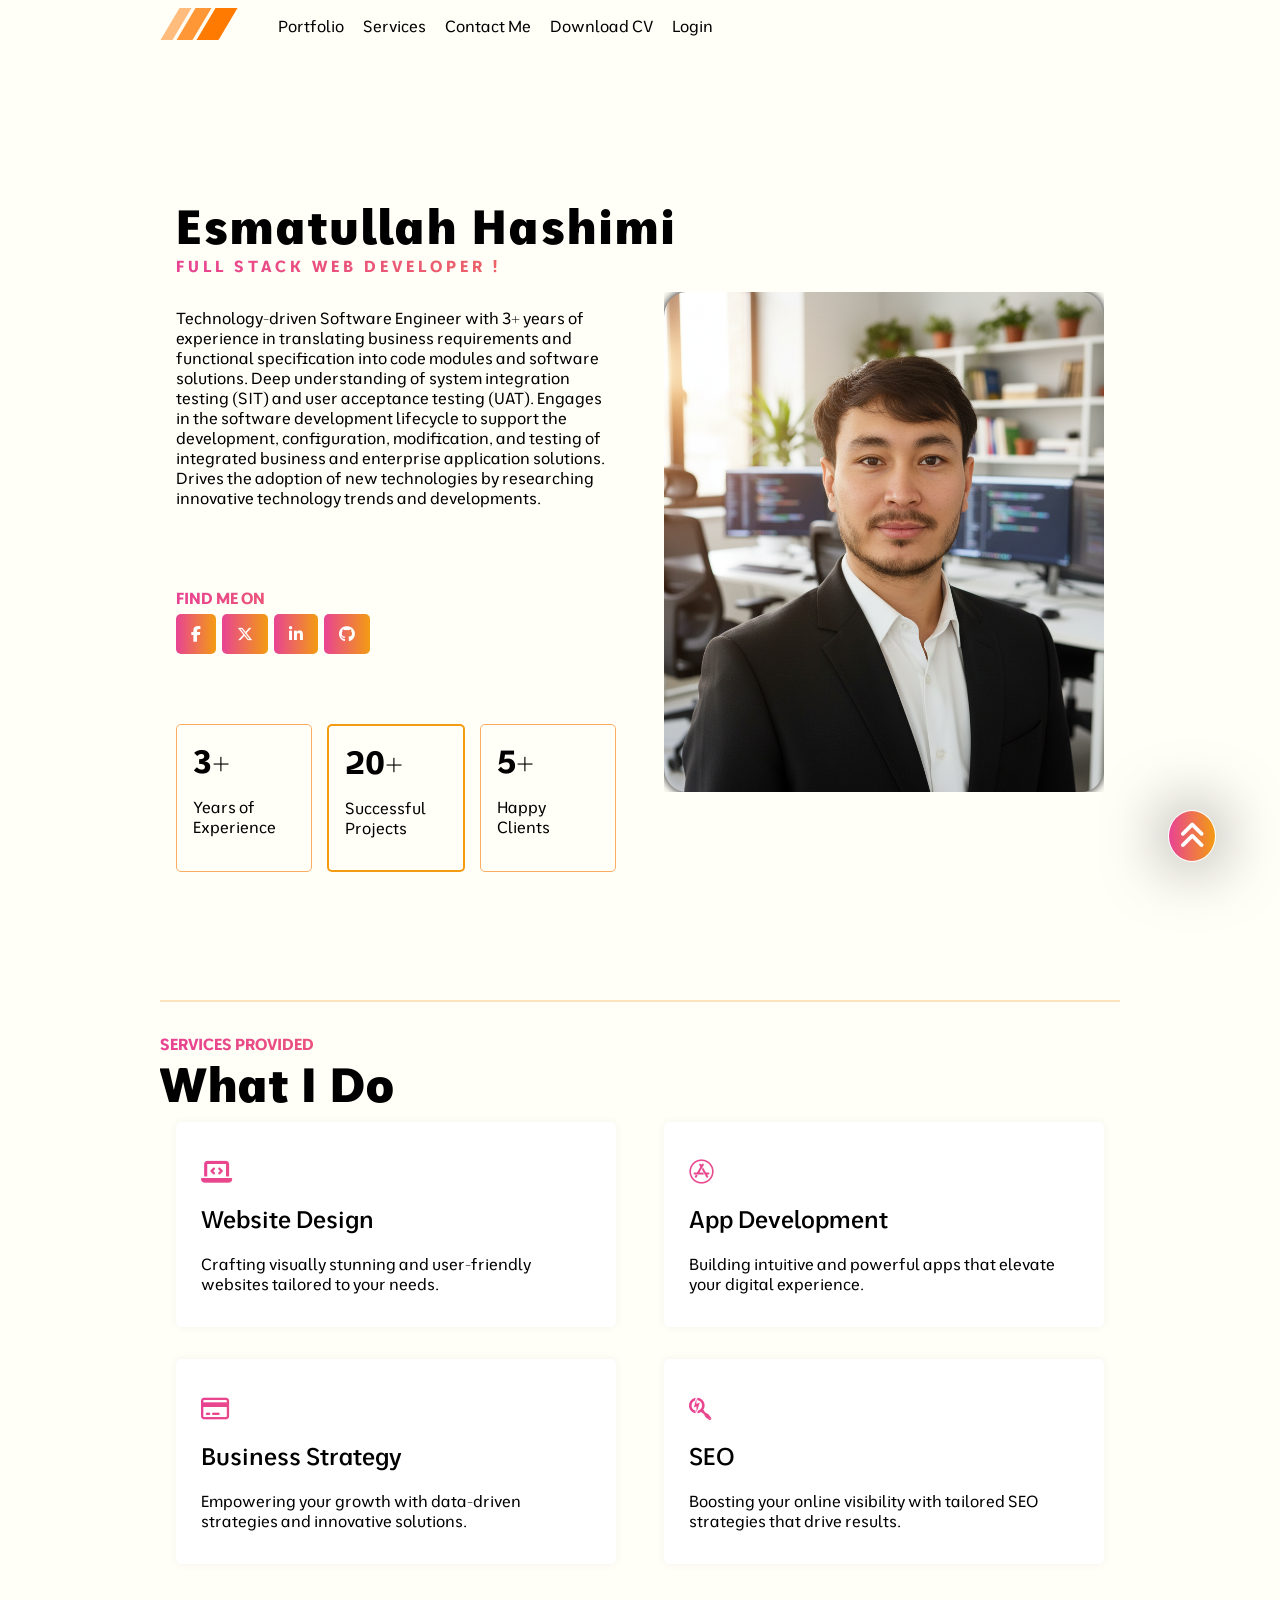
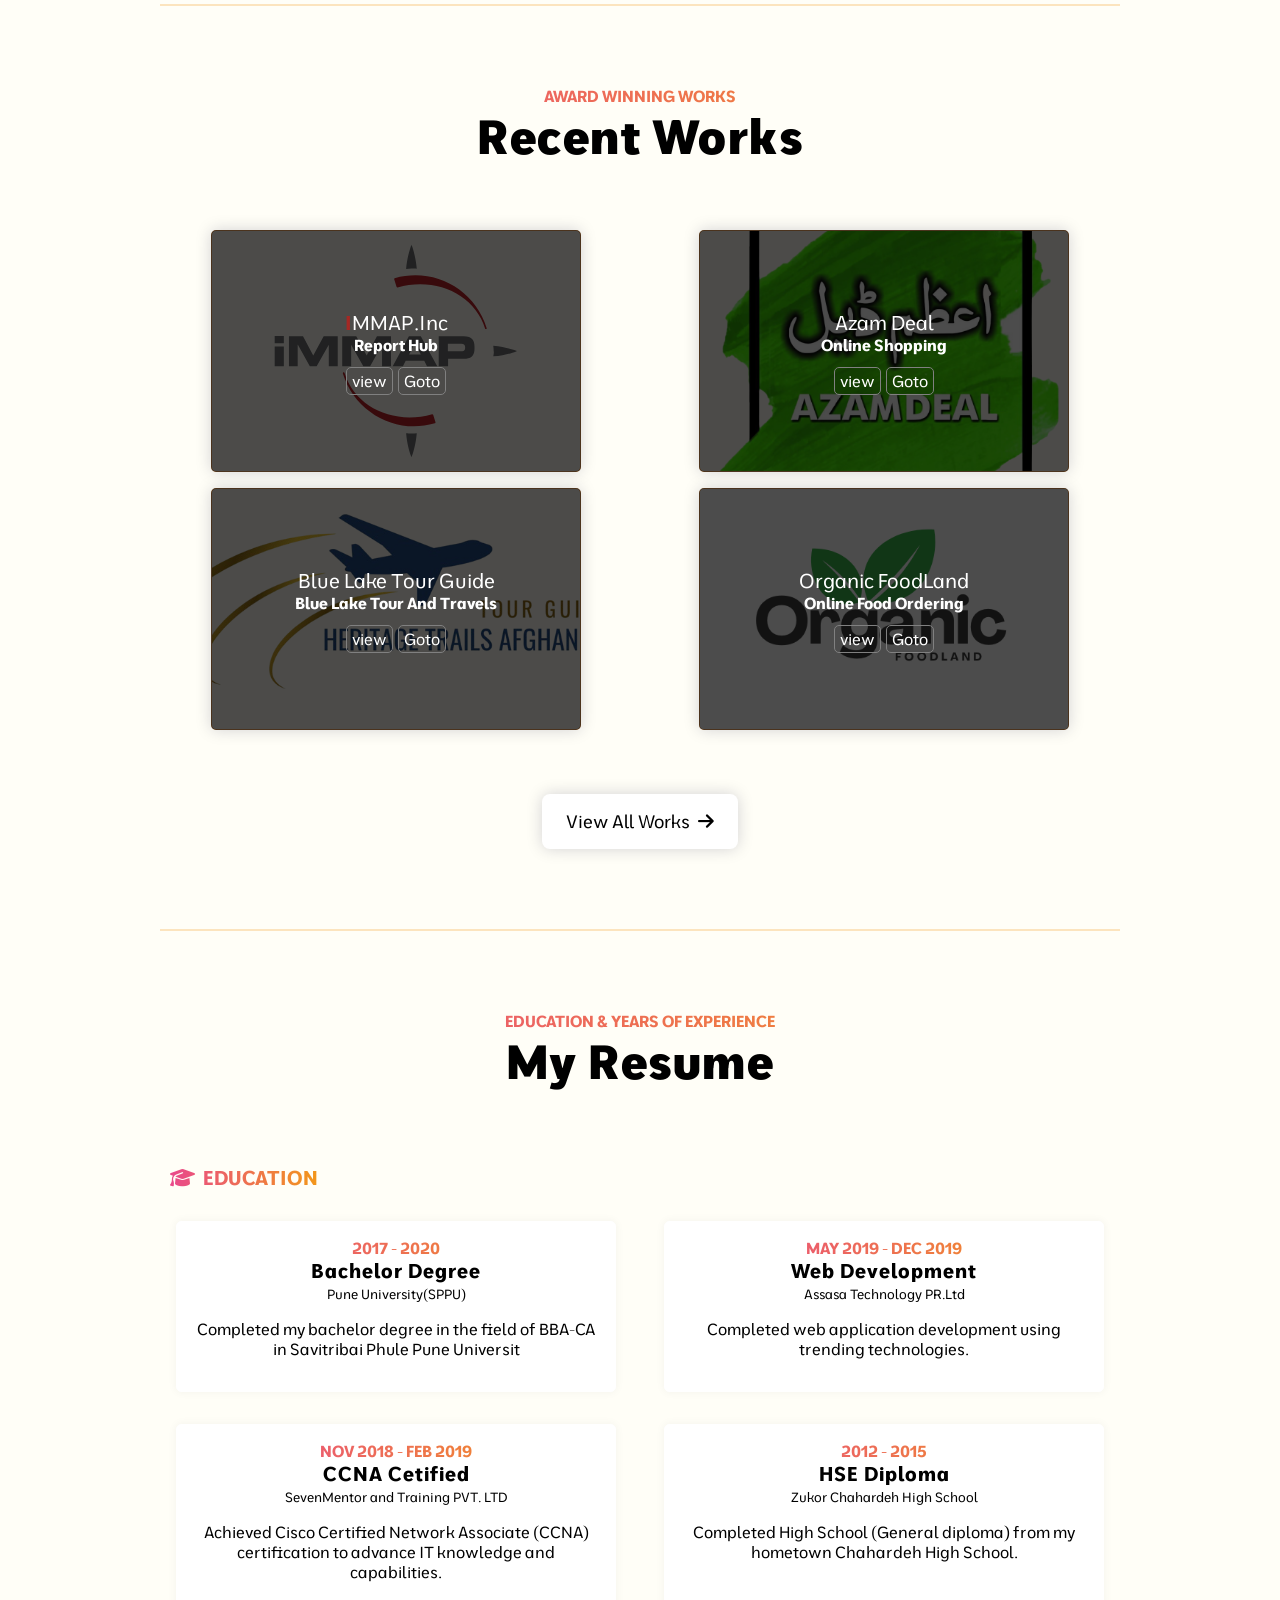
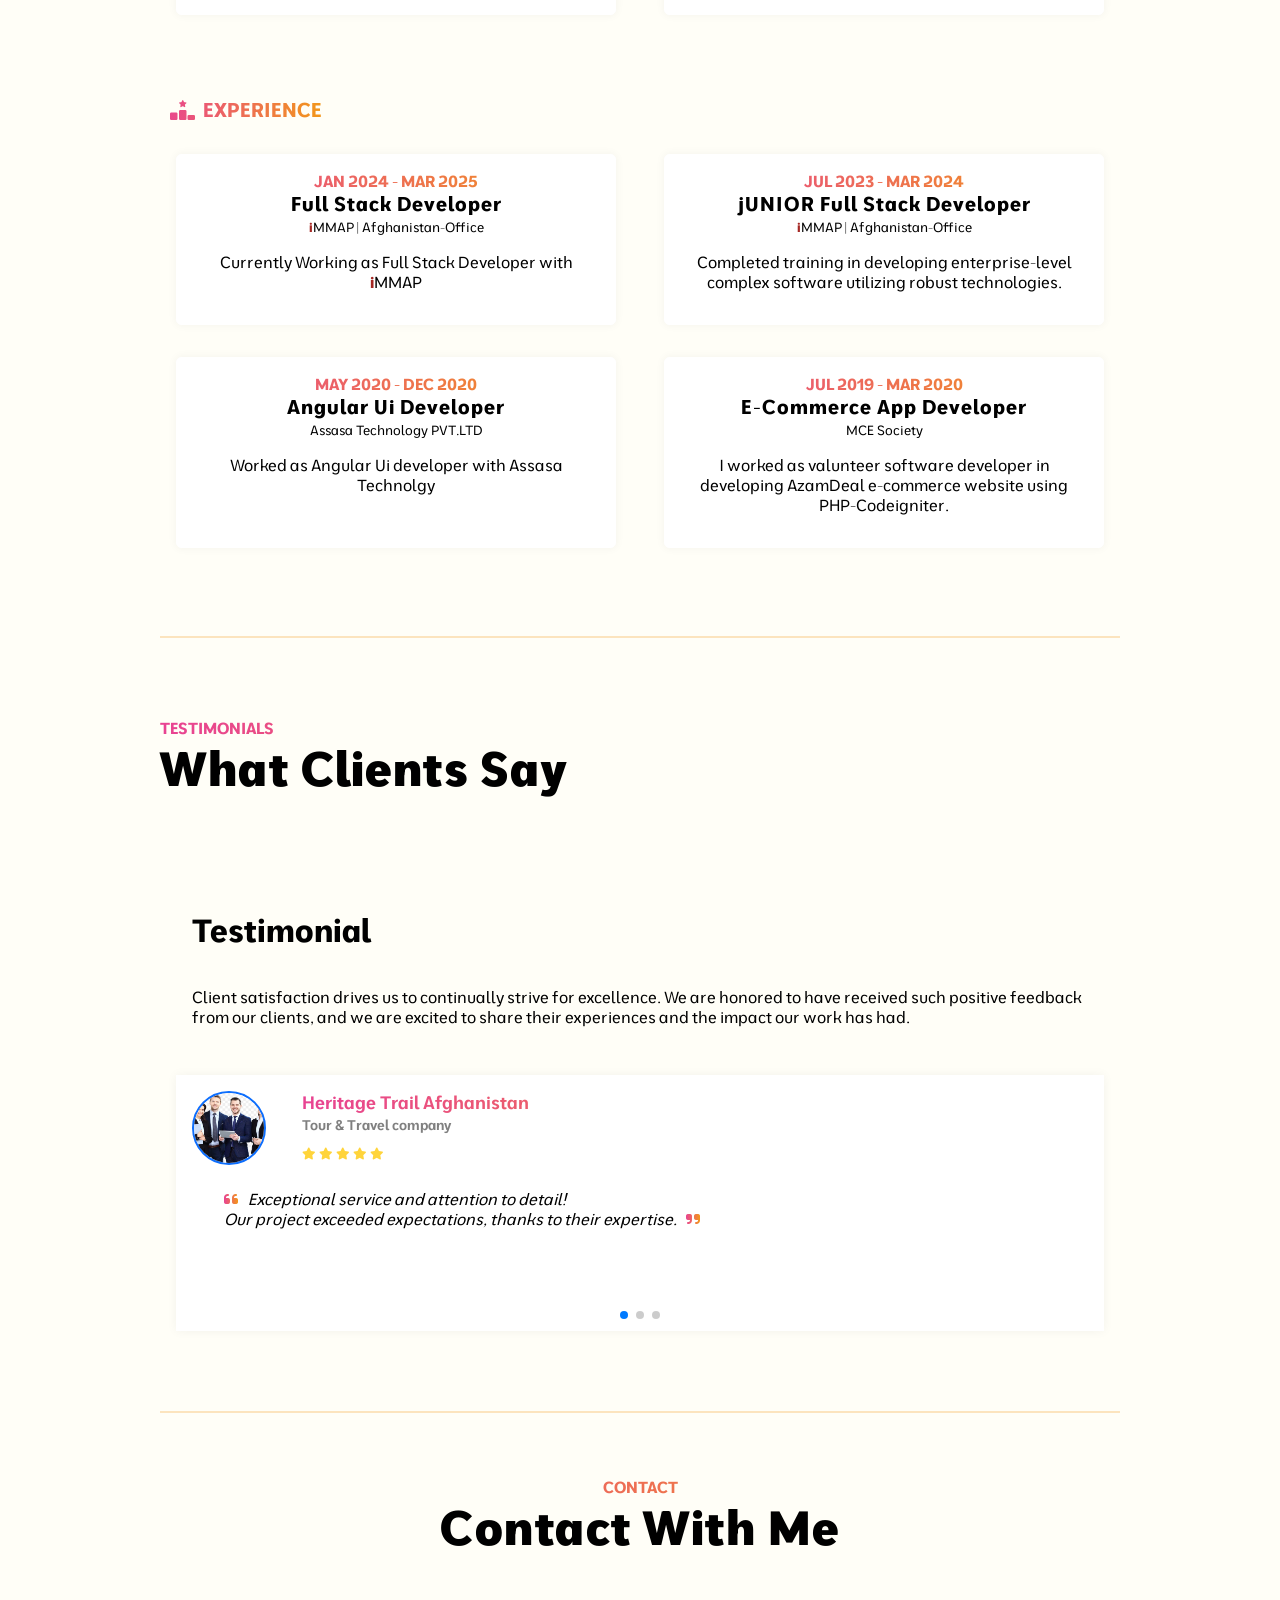
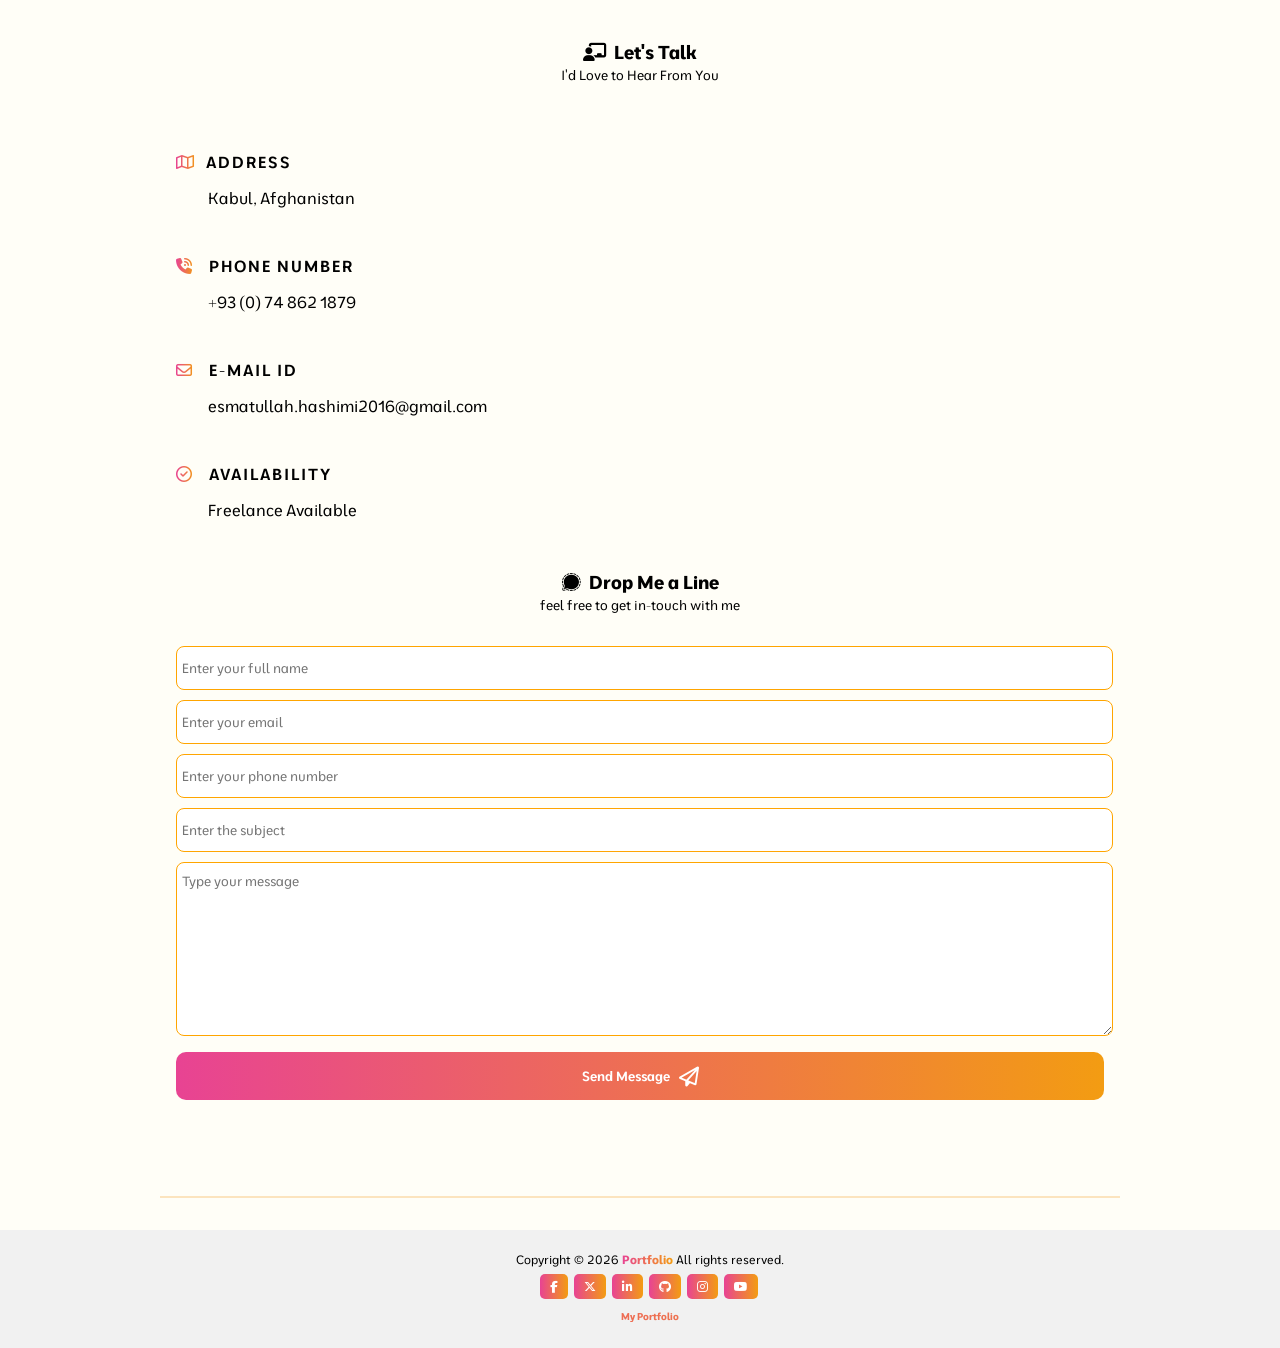
==== commit b2fbc335: "some info updated" ====
--- a/index.html
+++ b/index.html
@@ -1,540 +1,742 @@
 <!DOCTYPE html>
 <html lang="en">
-<head>
-    <meta charset="UTF-8">
-    <meta name="viewport" content="width=device-width, initial-scale=1.0">
+  <head>
+    <meta charset="UTF-8" />
+    <meta name="viewport" content="width=device-width, initial-scale=1.0" />
     <title>My Portfolio</title>
     <!-- google font -->
-    <link rel="preconnect" href="https://fonts.googleapis.com">
-    <link rel="preconnect" href="https://fonts.gstatic.com" crossorigin>
-    <link href="https://fonts.googleapis.com/css2?family=Inter:ital,opsz,wght@0,14..32,100..900;1,14..32,100..900&display=swap" rel="stylesheet">
-    <link rel="stylesheet" href="assets/css/style.css">
+    <link rel="preconnect" href="https://fonts.googleapis.com" />
+    <link rel="preconnect" href="https://fonts.gstatic.com" crossorigin />
+    <link
+      href="https://fonts.googleapis.com/css2?family=Inter:ital,opsz,wght@0,14..32,100..900;1,14..32,100..900&display=swap"
+      rel="stylesheet"
+    />
+    <link rel="stylesheet" href="assets/css/style.css" />
     <!-- Link SwiperJS CSS -->
     <link
-    rel="stylesheet"
-    href="https://cdn.jsdelivr.net/npm/swiper@11/swiper-bundle.min.css"
-  />
+      rel="stylesheet"
+      href="https://cdn.jsdelivr.net/npm/swiper@11/swiper-bundle.min.css"
+    />
     <!-- font-awesome cdn -->
-    <link rel="stylesheet" href="https://cdnjs.cloudflare.com/ajax/libs/font-awesome/6.6.0/css/all.min.css" />
-
-</head>
-<body>
-    <div class="spinner" id="spinner" style="display: flex;justify-content: center; align-items: center; flex-direction: column; width: 100%; height: 100vh;">
-        <img src="./assets/images/spinner.svg" width="300" height="300" alt="">
-        <div class=""><img src="./assets/images/loading.svg" width="100" height="100" alt=""></div>
-        
+    <link
+      rel="stylesheet"
+      href="https://cdnjs.cloudflare.com/ajax/libs/font-awesome/6.6.0/css/all.min.css"
+    />
+  </head>
+  <body>
+    <div
+      class="spinner"
+      id="spinner"
+      style="
+        display: flex;
+        justify-content: center;
+        align-items: center;
+        flex-direction: column;
+        width: 100%;
+        height: 100vh;
+      "
+    >
+      <img src="./assets/images/spinner.svg" width="300" height="300" alt="" />
+      <div class="">
+        <img
+          src="./assets/images/loading.svg"
+          width="100"
+          height="100"
+          alt=""
+        />
+      </div>
     </div>
     <div class="content not-active" id="content">
-        <!-- Navbar -->
-        <div class="navbar">
-            <div class="logo-holder">
-                <img src="./assets/images/logo.svg" class="logo" alt="">
-                <div class="mobile-menu">
-                    <i class="fa-solid fa-pause fa-rotate-90"></i>
-                </div>
-            </div>
-            
-            <ul class="nav-menu not-active" id="nav-menu">
-                <li class="nav-link"><a href="#projects">Portfolio</a></li>
-                <li class="nav-link"><a href="#service">Services</a></li>
-                <li class="nav-link"><a href="#contact-me">Contact Me</a></li>
-                <li class="nav-link"><a href="./assets/Doc/Esmatullah_Hashimi_Resume.pdf" download="Esmatullah_Hashimi_Resume.pdf">Download CV</a></li>
-                <li class="nav-link"><a href="./login.html">Login</a></li>
-            </ul>
-            
-        </div>
-        <!-- main page start -->
-        <div class="container">
-            <div class="landing-page" id="main-page">
+      <!-- Navbar -->
+      <div class="navbar">
+        <div class="logo-holder">
+          <img src="./assets/images/logo.svg" class="logo" alt="" />
+          <div class="mobile-menu">
+            <i class="fa-solid fa-pause fa-rotate-90"></i>
+          </div>
+        </div>
+
+        <ul class="nav-menu not-active" id="nav-menu">
+          <li class="nav-link"><a href="#projects">Portfolio</a></li>
+          <li class="nav-link"><a href="#service">Services</a></li>
+          <li class="nav-link"><a href="#contact-me">Contact Me</a></li>
+          <li class="nav-link">
+            <a
+              href="./assets/Doc/Esmatullah_Hashimi_Resume.pdf"
+              download="Esmatullah_Hashimi_Resume.pdf"
+              >Download CV</a
+            >
+          </li>
+          <li class="nav-link"><a href="./login.html">Login</a></li>
+        </ul>
+      </div>
+      <!-- main page start -->
+      <div class="container">
+        <div class="landing-page" id="main-page">
+          <div class="heading">
+            <h1 class="title">Esmatullah Hashimi</h1>
+            <p class="pre-heading space" id="position"></p>
+          </div>
+          <div class="auto-grid">
+            <div class="grid-content">
+              <div class="bio-content">
+                <p class="bio-info">
+                  Technology-driven Software Engineer with 3+ years of
+                  experience in translating business requirements and functional
+                  specification into code modules and software solutions. Deep
+                  understanding of system integration testing (SIT) and user
+                  acceptance testing (UAT). Engages in the software development
+                  lifecycle to support the development, configuration,
+                  modification, and testing of integrated business and
+                  enterprise application solutions. Drives the adoption of new
+                  technologies by researching innovative technology trends and
+                  developments.
+                </p>
+                <div class="find-me">
+                  <p class="title">FIND ME ON</p>
+                  <a href="https://www.facebook.com/Esmatullah.Farjad"
+                    ><i class="fa-brands fa-facebook-f"></i
+                  ></a>
+                  <a href="https://x.com/Esmat_Farjad"
+                    ><i class="fa-brands fa-x-twitter"></i
+                  ></a>
+                  <a
+                    href="https://www.linkedin.com/in/esmatullah-hashimi-5b56401ba"
+                    ><i class="fa-brands fa-linkedin-in"></i
+                  ></a>
+                  <a href="https://github.com/Esmat-Farjad"
+                    ><i class="fa-brands fa-github"></i
+                  ></a>
+                </div>
+                <div class="statistics">
+                  <div class="box">
+                    <h1 class="title">3+</h1>
+                    <p class="text">Years of Experience</p>
+                  </div>
+                  <div class="box middle-box">
+                    <h1 class="title">20+</h1>
+                    <p class="text">Successful Projects</p>
+                  </div>
+                  <div class="box">
+                    <h1 class="title">5+</h1>
+                    <p class="text">Happy Clients</p>
+                  </div>
+                </div>
+              </div>
+            </div>
+            <div class="grid-content">
+              <div class="image-content">
+                <img src="assets/images/my-image.png" alt="" />
+              </div>
+            </div>
+          </div>
+        </div>
+        <hr />
+        <!-- services -->
+        <div class="service-page" id="service">
+          <div class="heading">
+            <p class="pre-heading">SERVICES PROVIDED</p>
+            <h1 class="title">What I Do</h1>
+          </div>
+          <div class="auto-grid">
+            <div class="card">
+              <p class="icon-design">
+                <i class="fa-solid fa-laptop-code fa-lg"></i>
+              </p>
+              <h2 class="title">Website Design</h2>
+              <p class="text">
+                Crafting visually stunning and user-friendly websites tailored
+                to your needs.
+              </p>
+            </div>
+            <div class="card">
+              <p class="icon-design">
+                <i class="fa-brands fa-app-store fa-lg"></i>
+              </p>
+              <h2 class="title">App Development</h2>
+              <p class="text">
+                Building intuitive and powerful apps that elevate your digital
+                experience.
+              </p>
+            </div>
+            <div class="card">
+              <p class="icon-design">
+                <i class="fa-regular fa-credit-card fa-lg"></i>
+              </p>
+              <h2 class="title">Business Strategy</h2>
+              <p class="text">
+                Empowering your growth with data-driven strategies and
+                innovative solutions.
+              </p>
+            </div>
+            <div class="card">
+              <p class="icon-design">
+                <i class="fa-brands fa-searchengin fa-lg"></i>
+              </p>
+              <h2 class="title">SEO</h2>
+              <p class="text">
+                Boosting your online visibility with tailored SEO strategies
+                that drive results.
+              </p>
+            </div>
+          </div>
+        </div>
+        <hr />
+        <!-- work page -->
+        <div class="resume-page" id="projects">
+          <div class="heading">
+            <p class="pre-heading">AWARD WINNING WORKS</p>
+            <h1 class="title">Recent Works</h1>
+          </div>
+          <div class="project-grid">
+            <div class="projects">
+              <div class="project-holder">
+                <img src="./assets/images/iMMAP.svg" alt="" />
+              </div>
+              <div class="project-details">
+                <p class="company"><b style="color: #a52824">i</b>MMAP.Inc</p>
+                <h4 class="title">Report Hub</h4>
+                <p class="btn-holder">
+                  <a href="./view.html" class="btn-link">view</a>
+                  <a href="https://dev.reporthub.immap.org" class="btn-link"
+                    >Goto</a
+                  >
+                </p>
+              </div>
+            </div>
+            <div class="projects">
+              <div class="project-holder">
+                <img src="./assets/images/azamdeal.png" alt="" />
+              </div>
+              <div class="project-details">
+                <p class="company">Azam Deal</p>
+                <h4 class="title">Online Shopping</h4>
+                <p class="btn-holder">
+                  <a href="view.html" class="btn-link">view</a>
+                  <a href="https://azamdeal.com" class="btn-link">Goto</a>
+                </p>
+              </div>
+            </div>
+            <div class="projects">
+              <div class="project-holder">
+                <img src="./assets/images/HTA.png" alt="" />
+              </div>
+              <div class="project-details">
+                <p class="company">Blue Lake Tour guide</p>
+                <h4 class="title">Blue Lake Tour and Travels</h4>
+                <p class="btn-holder">
+                  <a href="view.html" class="btn-link">view</a>
+                  <a
+                    href="https://heritage-trail-afghanistan.netlify.app"
+                    class="btn-link"
+                    >Goto</a
+                  >
+                </p>
+              </div>
+            </div>
+            <div class="projects">
+              <div class="project-holder">
+                <img src="./assets/images/organic.png" alt="" />
+              </div>
+              <div class="project-details">
+                <p class="company">Organic FoodLand</p>
+                <h4 class="title">Online Food Ordering</h4>
+                <p class="btn-holder">
+                  <a href="view.html" class="btn-link">view</a>
+                  <a href="" class="btn-link">Goto</a>
+                </p>
+              </div>
+            </div>
+          </div>
+          <div class="project-grid" id="toggle-display" style="display: none">
+            <div class="projects">
+              <div class="project-holder">
+                <img src="./assets/images/task.jpg" alt="" />
+              </div>
+              <div class="project-details">
+                <p class="company">Task Manager</p>
+                <h4 class="title">Office task manager platform</h4>
+                <small>Desktop App</small>
+                <p class="btn-holder">
+                  <a href="view.html" class="btn-link">view</a>
+                  <a
+                    href="https://task-manager-2-wpzj.onrender.com/"
+                    class="btn-link"
+                    >Goto</a
+                  >
+                </p>
+              </div>
+            </div>
+          </div>
+          <div class="btn-holder">
+            <button type="button" onclick="handleToggle()" class="btn-xl">
+              view all works &nbsp;<i class="fa-solid fa-arrow-right"></i>
+            </button>
+          </div>
+        </div>
+        <hr />
+        <!-- Resume page -->
+        <div class="resume-page">
+          <div class="heading">
+            <p class="pre-heading">EDUCATION & YEARS OF EXPERIENCE</p>
+            <h1 class="title">My Resume</h1>
+          </div>
+          <div class="education">
+            <h1 class="education-content">
+              <i class="fa-solid fa-graduation-cap"></i> &nbsp;Education
+            </h1>
+            <div class="auto-grid">
+              <div class="cart">
                 <div class="heading">
-                    <h1 class="title" >Esmatullah Hashimi</h1>
-                    <p class="pre-heading space" id="position"></p>
-                </div>
-                <div class="auto-grid">
-                    <div class="grid-content">
-                        <div class="bio-content">
-                            <p class="bio-info">
-                                Technology-driven Software Engineer with 2+ 
-                                years of experience in translating business 
-                                requirements and functional specification into code modules and software solutions. 
-                                Deep understanding of system integration testing (SIT) and user acceptance testing (UAT). 
-                                Engages in the software development lifecycle to support the development, configuration, 
-                                modification, and testing of integrated business and enterprise application solutions. 
-                                Drives the adoption of new technologies by researching innovative technology trends and developments.
+                  <p class="pre-heading">2017 - 2020</p>
+                  <h2 class="achieved">Bachelor Degree</h2>
+                  <small>Pune University(SPPU)</small>
+                </div>
+                <div class="body">
+                  <p>
+                    Completed my bachelor degree in the field of BBA-CA in
+                    Savitribai Phule Pune Universit
+                  </p>
+                </div>
+              </div>
+              <!-- 2 -->
+              <div class="cart">
+                <div class="heading">
+                  <p class="pre-heading">MAY 2019 - DEC 2019</p>
+                  <h2 class="achieved">Web Development</h2>
+                  <small>Assasa Technology PR.Ltd </small>
+                </div>
+                <div class="body">
+                  <p>
+                    Completed web application development using trending
+                    technologies.
+                  </p>
+                </div>
+              </div>
+              <!-- 3 -->
+              <div class="cart">
+                <div class="heading">
+                  <p class="pre-heading">NOV 2018 - FEB 2019</p>
+                  <h2 class="achieved">CCNA Cetified</h2>
+                  <small>SevenMentor and Training PVT. LTD</small>
+                </div>
+                <div class="body">
+                  <p>
+                    Achieved Cisco Certified Network Associate (CCNA)
+                    certification to advance IT knowledge and capabilities.
+                  </p>
+                </div>
+              </div>
+              <!-- 4 -->
+              <div class="cart">
+                <div class="heading">
+                  <p class="pre-heading">2012 - 2015</p>
+                  <h2 class="achieved">HSE Diploma</h2>
+                  <small>Zukor Chahardeh High School</small>
+                </div>
+                <div class="body">
+                  <p>
+                    Completed High School (General diploma) from my hometown
+                    Chahardeh High School.
+                  </p>
+                </div>
+              </div>
+            </div>
+          </div>
+          <!-- Work Experience -->
+          <div class="education">
+            <h1 class="education-content">
+              <i class="fa-solid fa-ranking-star"></i> &nbsp;Experience
+            </h1>
+            <div class="auto-grid">
+              <div class="cart">
+                <div class="heading">
+                  <p class="pre-heading">JAN 2024 - MAR 2025</p>
+                  <h2 class="achieved">Full Stack Developer</h2>
+                  <small
+                    ><span style="color: #a52824; font-weight: bold">i</span
+                    >MMAP | Afghanistan-Office</small
+                  >
+                </div>
+                <div class="body">
+                  <p>
+                    Currently Working as Full Stack Developer with
+                    <span style="color: #a52824; font-weight: bold">i</span>MMAP
+                  </p>
+                </div>
+              </div>
+              <!-- 2 -->
+              <div class="cart">
+                <div class="heading">
+                  <p class="pre-heading">JUL 2023 - MAR 2024</p>
+                  <h2 class="achieved">jUNIOR Full Stack Developer</h2>
+                  <small
+                    ><span style="color: #a52824; font-weight: bold">i</span
+                    >MMAP | Afghanistan-Office</small
+                  >
+                </div>
+                <div class="body">
+                  <p>
+                    Completed training in developing enterprise-level complex
+                    software utilizing robust technologies.
+                  </p>
+                </div>
+              </div>
+              <!-- 3 -->
+              <div class="cart">
+                <div class="heading">
+                  <p class="pre-heading">MAY 2020 - DEC 2020</p>
+                  <h2 class="achieved">Angular Ui Developer</h2>
+                  <small>Assasa Technology PVT.LTD</small>
+                </div>
+                <div class="body">
+                  <p>Worked as Angular Ui developer with Assasa Technolgy</p>
+                </div>
+              </div>
+              <!-- 4 -->
+              <div class="cart">
+                <div class="heading">
+                  <p class="pre-heading">JUL 2019 - MAR 2020</p>
+                  <h2 class="achieved">E-Commerce App Developer</h2>
+                  <small>MCE Society</small>
+                </div>
+                <div class="body">
+                  <p>
+                    I worked as valunteer software developer in developing
+                    AzamDeal e-commerce website using PHP-Codeigniter.
+                  </p>
+                </div>
+              </div>
+            </div>
+          </div>
+        </div>
+        <hr />
+        <!-- testimnial -->
+        <div class="testimonial">
+          <div class="heading">
+            <p class="pre-heading">TESTIMONIALS</p>
+            <h1 class="title">What Clients Say</h1>
+          </div>
+          <div class="two-cols-grid">
+            <div class="content">
+              <h1 class="title">testimonial</h1>
+              <p class="text">
+                Client satisfaction drives us to continually strive for
+                excellence. We are honored to have received such positive
+                feedback from our clients, and we are excited to share their
+                experiences and the impact our work has had.
+              </p>
+            </div>
+            <div class="swiper-content">
+              <!-- Slider main container -->
+              <div class="swiper">
+                <!-- Additional required wrapper -->
+                <div class="swiper-wrapper">
+                  <!-- Slides -->
+                  <div class="swiper-slide">
+                    <div class="testimonial-card">
+                      <div class="card-content">
+                        <div class="flex-container">
+                          <div class="image">
+                            <img src="./assets/images/HTA.jpg" alt="" />
+                          </div>
+                          <div class="details">
+                            <h2 class="name">Heritage Trail Afghanistan</h2>
+                            <p class="designation">Tour & Travel company</p>
+                            <p class="rate">
+                              <i
+                                class="fa-solid fa-star"
+                                style="color: #ffd43b"
+                              ></i>
+                              <i
+                                class="fa-solid fa-star"
+                                style="color: #ffd43b"
+                              ></i>
+                              <i
+                                class="fa-solid fa-star"
+                                style="color: #ffd43b"
+                              ></i>
+                              <i
+                                class="fa-solid fa-star"
+                                style="color: #ffd43b"
+                              ></i>
+                              <i
+                                class="fa-solid fa-star"
+                                style="color: #ffd43b"
+                              ></i>
                             </p>
-                            <div class="find-me">
-                                <p class="title">FIND ME ON</p>
-                                <a href="https://www.facebook.com/Esmatullah.Farjad"><i class="fa-brands fa-facebook-f"></i></a>
-                                <a href="https://x.com/Esmat_Farjad"><i class="fa-brands fa-x-twitter"></i></a>
-                                <a href="https://www.linkedin.com/in/esmatullah-hashimi-5b56401ba"><i class="fa-brands fa-linkedin-in"></i></a>
-                                <a href="https://github.com/Esmat-Farjad"><i class="fa-brands fa-github"></i></a>
-                            </div>
-                            <div class="statistics">
-                                <div class="box">
-                                    <h1 class="title">2+</h1>
-                                    <p class="text">Years of Experience</p>
-                                </div>
-                                <div class="box middle-box">
-                                    <h1 class="title">20+</h1>
-                                    <p class="text">Successful Projects</p>
-                                </div>
-                                <div class="box">
-                                    <h1 class="title">5+</h1>
-                                    <p class="text">Happy Clients</p>
-                                </div>
-                            </div>
+                          </div>
                         </div>
+                        <div class="user-text">
+                          <p>
+                            <i class="fa-solid fa-quote-left gradient-text"></i>
+                            &nbsp; Exceptional service and attention to detail!
+                            <br />
+                            Our project exceeded expectations, thanks to their
+                            expertise. &nbsp;
+                            <i
+                              class="fa-solid fa-quote-right gradient-text"
+                            ></i>
+                          </p>
+                        </div>
+                      </div>
                     </div>
-                    <div class="grid-content">
-                        <div class="image-content">
-                            <img src="assets/images/20240918_160926.jpg" alt="">
+                  </div>
+                  <div class="swiper-slide">
+                    <div class="testimonial-card">
+                      <div class="card-content">
+                        <div class="flex-container">
+                          <div class="image">
+                            <img src="./assets/images/organic.png" alt="" />
+                          </div>
+                          <div class="details">
+                            <h2 class="name">Organic FoodLand</h2>
+                            <p class="designation">
+                              Online Food ordering Platform
+                            </p>
+                            <p class="rate">
+                              <i
+                                class="fa-solid fa-star"
+                                style="color: #ffd43b"
+                              ></i>
+                              <i
+                                class="fa-solid fa-star"
+                                style="color: #ffd43b"
+                              ></i>
+                              <i
+                                class="fa-solid fa-star"
+                                style="color: #ffd43b"
+                              ></i>
+                              <i
+                                class="fa-solid fa-star"
+                                style="color: #ffd43b"
+                              ></i>
+                              <i
+                                class="fa-solid fa-star"
+                                style="color: #ffd43b"
+                              ></i>
+                            </p>
+                          </div>
                         </div>
+                        <div class="user-text">
+                          <p>
+                            <i class="fa-solid fa-quote-left gradient-text"></i
+                            >&nbsp; Outstanding results and a seamless
+                            experience. <br />
+                            They truly understand client needs and
+                            deliver.&nbsp;
+                            <i
+                              class="fa-solid fa-quote-right gradient-text"
+                            ></i>
+                          </p>
+                        </div>
+                      </div>
                     </div>
-                </div>
-            </div>
-            <hr>
-            <!-- services -->
-            <div class="service-page" id="service">
-                <div class="heading">
-                    <p class="pre-heading">SERVICES PROVIDED</p>
-                    <h1 class="title">What I Do</h1>
-                </div>
-                <div class="auto-grid">
-                    <div class="card">
-                        <p class="icon-design"><i class="fa-solid fa-laptop-code fa-lg"></i></p>
-                        <h2 class="title">Website Design</h2>
-                        <p class="text">Crafting visually stunning and user-friendly websites tailored to your needs.</p>
+                  </div>
+                  <div class="swiper-slide">
+                    <div class="testimonial-card">
+                      <div class="card-content">
+                        <div class="flex-container">
+                          <div class="image">
+                            <img src="./assets/images/mateen.jpeg" alt="" />
+                          </div>
+                          <div class="details">
+                            <h2 class="name">Abdul Mateen Seddiqi</h2>
+                            <p class="designation">Software Engineer</p>
+                            <p class="rate">
+                              <i
+                                class="fa-solid fa-star"
+                                style="color: #ffd43b"
+                              ></i>
+                              <i
+                                class="fa-solid fa-star"
+                                style="color: #ffd43b"
+                              ></i>
+                              <i
+                                class="fa-solid fa-star"
+                                style="color: #ffd43b"
+                              ></i>
+                              <i
+                                class="fa-solid fa-star"
+                                style="color: #ffd43b"
+                              ></i>
+                              <i
+                                class="fa-solid fa-star"
+                                style="color: #ffd43b"
+                              ></i>
+                            </p>
+                          </div>
+                        </div>
+                        <div class="user-text">
+                          <p>
+                            <i class="fa-solid fa-quote-left gradient-text"></i
+                            >&nbsp; Impressive expertise and reliability. <br />
+                            They went above and beyond to ensure our goals were
+                            met.&nbsp;
+                            <i
+                              class="fa-solid fa-quote-right gradient-text"
+                            ></i>
+                          </p>
+                        </div>
+                      </div>
                     </div>
-                    <div class="card">
-                        <p class="icon-design"><i class="fa-brands fa-app-store fa-lg"></i></p>
-                        <h2 class="title">App Development</h2>
-                        <p class="text">Building intuitive and powerful apps that elevate your digital experience.</p>
-                    </div>
-                    <div class="card">
-                        <p class="icon-design"><i class="fa-regular fa-credit-card fa-lg"></i></p>
-                        <h2 class="title">Business Strategy</h2>
-                        <p class="text">Empowering your growth with data-driven strategies and innovative solutions.</p>
-                    </div>
-                    <div class="card">
-                        <p class="icon-design"><i class="fa-brands fa-searchengin fa-lg"></i></p>
-                        <h2 class="title">SEO</h2>
-                        <p class="text">Boosting your online visibility with tailored SEO strategies that drive results.</p>
-                    </div>
-                </div>
-            </div>
-            <hr>
-            <!-- work page -->
-            <div class="resume-page" id="projects">
-                <div class="heading">
-                    <p class="pre-heading">AWARD WINNING WORKS</p>
-                    <h1 class="title">Recent Works</h1>
-                </div>
-                <div class="project-grid">
-                    <div class="projects">
-                        <div class="project-holder">
-                            <img src="./assets/images/iMMAP.svg" alt="">
-                        </div>
-                        <div class="project-details">
-                            <p class="company"><b style="color: #a52824;">i</b>MMAP.Inc</p>
-                            <h4 class="title">Report Hub</h4>
-                            <p class="btn-holder">
-                                <a href="./view.html" class="btn-link">view</a>
-                                <a href="https://dev.reporthub.immap.org" class="btn-link">Goto</a>
-                            </p>
-                        </div>
-                    </div>
-                    <div class="projects">
-                        <div class="project-holder">
-                            <img src="./assets/images/azamdeal.png" alt="">
-                        </div>
-                        <div class="project-details">
-                            <p class="company">Azam Deal</p>
-                            <h4 class="title">Online Shopping</h4>
-                            <p class="btn-holder">
-                                <a href="view.html" class="btn-link">view</a>
-                                <a href="https://azamdeal.com" class="btn-link">Goto</a>
-                            </p>
-                        </div>
-                    </div>
-                    <div class="projects">
-                        <div class="project-holder">
-                            <img src="./assets/images/HTA.png" alt="">
-                        </div>
-                        <div class="project-details">
-                            <p class="company">Blue Lake Tour guide</p>
-                            <h4 class="title">Blue Lake Tour and Travels</h4>
-                            <p class="btn-holder">
-                                <a href="view.html" class="btn-link">view</a>
-                                <a href="https://heritage-trail-afghanistan.netlify.app" class="btn-link">Goto</a>
-                            </p>
-                        </div>
-                    </div>
-                    <div class="projects">
-                        <div class="project-holder">
-                            <img src="./assets/images/organic.png" alt="">
-                        </div>
-                        <div class="project-details">
-                            <p class="company">Organic FoodLand</p>
-                            <h4 class="title">Online Food Ordering</h4>
-                            <p class="btn-holder">
-                                <a href="view.html" class="btn-link">view</a>
-                                <a href="" class="btn-link">Goto</a>
-                            </p>
-                        </div>
-                    </div>
-                </div>
-                <div class="project-grid" id="toggle-display" style="display: none;">
-                    <div class="projects">
-                        <div class="project-holder">
-                            <img src="./assets/images/task.jpg" alt="">
-                        </div>
-                        <div class="project-details">
-                            <p class="company">Task Manager</p>
-                            <h4 class="title">Office task manager platform</h4><small>Desktop App</small>
-                            <p class="btn-holder">
-                                <a href="view.html" class="btn-link">view</a>
-                                <a href="https://task-manager-2-wpzj.onrender.com/" class="btn-link">Goto</a>
-                            </p>
-                        </div>
-                    </div>
-                </div>
-                <div class="btn-holder">
-                    <button type="button" onclick="handleToggle()" class="btn-xl">view all works &nbsp;<i class="fa-solid fa-arrow-right"></i></button>
-                </div>
-            </div>
-            <hr>
-            <!-- Resume page -->
-            <div class="resume-page">
-                <div class="heading">
-                    <p class="pre-heading">EDUCATION & YEARS OF EXPERIENCE</p>
-                    <h1 class="title">My Resume</h1>
-                </div>
-                <div class="education">
-                    <h1 class="education-content"><i class="fa-solid fa-graduation-cap"></i> &nbsp;Education</h1>
-                    <div class="auto-grid">
-                        <div class="cart">
-                            <div class="heading">
-                                <p class="pre-heading">2017 - 2020</p>
-                                <h2 class="achieved">Bachelor Degree</h2>
-                                <small>Pune University(SPPU)</small>
-                            </div>
-                            <div class="body">
-                                <p>Completed my bachelor degree in the field of 
-                                    BBA-CA in Savitribai Phule Pune Universit</p>
-                            </div>
-                        </div>
-                        <!-- 2 -->
-                        <div class="cart">
-                            <div class="heading">
-                                <p class="pre-heading">MAY 2019 - DEC 2019</p>
-                                <h2 class="achieved">Web Development</h2>
-                                <small>Assasa Technology PR.Ltd </small>
-                            </div>
-                            <div class="body">
-                                <p>Completed web application development using trending 
-                                    technologies.</p>
-                            </div>
-                        </div>
-                        <!-- 3 -->
-                        <div class="cart">
-                            <div class="heading">
-                                <p class="pre-heading">NOV 2018 - FEB 2019</p>
-                                <h2 class="achieved">CCNA Cetified</h2>
-                                <small>SevenMentor and Training PVT. LTD</small>
-                            </div>
-                            <div class="body">
-                                <p>Achieved Cisco Certified Network Associate (CCNA) 
-                                    certification to advance IT knowledge and capabilities. </p>
-                            </div>
-                        </div>
-                    <!-- 4 -->
-                        <div class="cart">
-                            <div class="heading">
-                                <p class="pre-heading">2012 - 2015</p>
-                                <h2 class="achieved">HSE Diploma</h2>
-                                <small>Zukor Chahardeh High School</small>
-                            </div>
-                            <div class="body">
-                                <p>Completed High School (General diploma) from my hometown Chahardeh High School. </p>
-                            </div>
-                        </div>
-                    </div>
-                </div>
-                <!-- Work Experience -->
-                <div class="education">
-                    <h1 class="education-content"><i class="fa-solid fa-ranking-star"></i> &nbsp;Experience</h1>
-                    <div class="auto-grid">
-                        <div class="cart">
-                            <div class="heading">
-                                <p class="pre-heading">JAN 2024 - MAR 2025</p>
-                                <h2 class="achieved">Full Stack Developer</h2>
-                                <small><span style="color:#a52824;font-weight: bold;">i</span>MMAP | Afghanistan-Office</small>
-                            </div>
-                            <div class="body">
-                                <p>Currently Working as Full Stack Developer with 
-                                    <span style="color:#a52824;font-weight: bold;">i</span>MMAP</p>
-                            </div>
-                        </div>
-                        <!-- 2 -->
-                        <div class="cart">
-                            <div class="heading">
-                                <p class="pre-heading">JUL 2023 - MAR 2024</p>
-                                <h2 class="achieved">jUNIOR Full Stack Developer</h2>
-                                <small><span style="color:#a52824;font-weight: bold;">i</span>MMAP | Afghanistan-Office</small>
-                            </div>
-                            <div class="body">
-                                <p>Completed training in developing enterprise-level 
-                                    complex software utilizing robust technologies.</p>
-                            </div>
-                        </div>
-                        <!-- 3 -->
-                        <div class="cart">
-                            <div class="heading">
-                                <p class="pre-heading">MAY 2020 - DEC 2020</p>
-                                <h2 class="achieved">Angular Ui Developer</h2>
-                                <small>Assasa Technology PVT.LTD</small>
-                            </div>
-                            <div class="body">
-                                <p>Worked as Angular Ui developer with Assasa Technolgy </p>
-                            </div>
-                        </div>
-                        <!-- 4 -->
-                        <div class="cart">
-                            <div class="heading">
-                                <p class="pre-heading">JUL 2019 - MAR 2020</p>
-                                <h2 class="achieved">E-Commerce App Developer</h2>
-                                <small>MCE Society</small>
-                            </div>
-                            <div class="body">
-                                <p>I worked as valunteer software developer in developing AzamDeal 
-                                    e-commerce website using PHP-Codeigniter. </p>
-                            </div>
-                        </div>
-                    </div>
-                </div>
-            </div>
-            <hr>
-            <!-- testimnial -->
-            <div class="testimonial">
-                <div class="heading">
-                    <p class="pre-heading">TESTIMONIALS</p>
-                    <h1 class="title">What Clients Say</h1>
-                </div>
-                <div class="two-cols-grid">
-                    <div class="content">
-                        <h1 class="title">testimonial</h1>
-                        <p class="text">Client satisfaction drives us to continually strive for 
-                            excellence. We are honored to have received such positive feedback from 
-                            our clients, and we are excited to share their experiences and the impact our work has had.
-                        </p>
-                    </div>
-                    <div class="swiper-content">
-                        <!-- Slider main container -->
-                        <div class="swiper">
-                            <!-- Additional required wrapper -->
-                            <div class="swiper-wrapper">
-                            <!-- Slides -->
-                            <div class="swiper-slide">
-                                <div class="testimonial-card">
-                                    <div class="card-content">
-                                        <div class="flex-container">
-                                            <div class="image">
-                                                <img src="./assets/images/HTA.jpg" alt="">
-                                            </div>
-                                            <div class="details">
-                                                <h2 class="name">Heritage Trail Afghanistan</h2>
-                                                <p class="designation">Tour & Travel company</p>
-                                                <p class="rate">
-                                                    <i class="fa-solid fa-star" style="color: #FFD43B;"></i>
-                                                    <i class="fa-solid fa-star" style="color: #FFD43B;"></i>
-                                                    <i class="fa-solid fa-star" style="color: #FFD43B;"></i>
-                                                    <i class="fa-solid fa-star" style="color: #FFD43B;"></i>
-                                                    <i class="fa-solid fa-star" style="color: #FFD43B;"></i>
-                                                </p>
-                                            </div>
-                                        </div>
-                                        <div class="user-text">
-                                            <p>
-                                                <i class="fa-solid fa-quote-left gradient-text"></i> &nbsp;
-                                                    Exceptional service and attention to detail! <br>
-                                                    Our project exceeded expectations, thanks to their expertise. &nbsp;
-                                                <i class="fa-solid fa-quote-right gradient-text"></i>
-                                            </p>
-                                        </div>
-                                    </div>
-                                </div>
-                            </div>
-                            <div class="swiper-slide">
-                                <div class="testimonial-card">
-                                    <div class="card-content">
-                                        <div class="flex-container">
-                                            <div class="image">
-                                                <img src="./assets/images/organic.png" alt="">
-                                            </div>
-                                            <div class="details">
-                                                <h2 class="name">Organic FoodLand</h2>
-                                                <p class="designation">Online Food ordering Platform</p>
-                                                <p class="rate">
-                                                    <i class="fa-solid fa-star" style="color: #FFD43B;"></i>
-                                                    <i class="fa-solid fa-star" style="color: #FFD43B;"></i>
-                                                    <i class="fa-solid fa-star" style="color: #FFD43B;"></i>
-                                                    <i class="fa-solid fa-star" style="color: #FFD43B;"></i>
-                                                    <i class="fa-solid fa-star" style="color: #FFD43B;"></i>
-                                                </p>
-                                            </div>
-                                        </div>
-                                        <div class="user-text">
-                                            <p><i class="fa-solid fa-quote-left gradient-text"></i>&nbsp;
-                                                Outstanding results and a seamless experience. <br>
-                                                They truly understand client needs and deliver.&nbsp;
-                                                <i class="fa-solid fa-quote-right gradient-text"></i>
-                                            </p>
-                                        </div>
-                                    </div>
-                                </div>
-                            </div>
-                            <div class="swiper-slide">
-                                <div class="testimonial-card">
-                                    <div class="card-content">
-                                        <div class="flex-container">
-                                            <div class="image">
-                                                <img src="./assets/images/mateen.jpeg" alt="">
-                                            </div>
-                                            <div class="details">
-                                                <h2 class="name">Abdul Mateen Seddiqi</h2>
-                                                <p class="designation">Software Engineer</p>
-                                                <p class="rate">
-                                                    <i class="fa-solid fa-star" style="color: #FFD43B;"></i>
-                                                    <i class="fa-solid fa-star" style="color: #FFD43B;"></i>
-                                                    <i class="fa-solid fa-star" style="color: #FFD43B;"></i>
-                                                    <i class="fa-solid fa-star" style="color: #FFD43B;"></i>
-                                                    <i class="fa-solid fa-star" style="color: #FFD43B;"></i>
-                                                </p>
-                                            </div>
-                                        </div>
-                                        <div class="user-text">
-                                            <p><i class="fa-solid fa-quote-left gradient-text"></i>&nbsp;
-                                                Impressive expertise and reliability. <br>
-                                                They went above and beyond to ensure our goals were met.&nbsp;
-                                                <i class="fa-solid fa-quote-right gradient-text"></i>
-                                            </p>
-                                        </div>
-                                    </div>
-                                </div>
-                            </div>
-                            ...
-                            </div>
-                            <!-- If we need pagination -->
-                            <div class="swiper-pagination"></div>
-                        
-                            <!-- If we need navigation buttons -->
-                            <!-- <div class="swiper-button-prev"></div>
+                  </div>
+                  ...
+                </div>
+                <!-- If we need pagination -->
+                <div class="swiper-pagination"></div>
+
+                <!-- If we need navigation buttons -->
+                <!-- <div class="swiper-button-prev"></div>
                             <div class="swiper-button-next"></div> -->
-                        
-                            <!-- If we need scrollbar -->
-                            <!-- <div class="swiper-scrollbar"></div> -->
-                        </div>
-                    </div>
-                </div>
-            </div>
-            <hr>
-            <!-- clients -->
-            <div class="contact-page" id="contact-me">
-                <div class="heading">
-                    <p class="pre-heading">CONTACT</p>
-                    <h1 class="title">Contact With Me</h1>
-                </div>
-                <div class="two-cols-grid">
-                    <div class="information">
-                        <div style="text-align: center;margin-bottom: 2rem;">
-                            <h3 style="margin-bottom: 0px;">
-                                <i class="fa-solid fa-chalkboard-user"></i>&nbsp; Let's Talk
-                            </h3>
-                            <small>I'd Love to Hear From You</small>
-                        </div>
-                        <ul class="list-holder">
-                            <li class="list-item">
-                                <div class="title">
-                                    <i class="fa-regular fa-map icon"></i> &nbsp;Address
-                                </div>
-                                <p class="sub-title">Kabul, Afghanistan</p>
-                            </li>
-                            <li class="list-item">
-                                <div class="title">
-                                    <i class="fa-solid fa-phone-volume icon"></i>
-                                    &nbsp; Phone Number
-                                </div>
-                                <p class="sub-title">+93 (0) 74 862 1879</p>
-                            </li>
-                            <li class="list-item">
-                                <div class="title">
-                                    <i class="fa-regular fa-envelope icon"></i>
-                                    &nbsp; E-mail ID
-                                </div>
-                                <p class="sub-title">esmatullah.hashimi2016@gmail.com</p>
-                                
-                            </li>
-                            <li class="list-item">
-                                <div class="title">
-                                    <i class="fa-regular fa-circle-check icon"></i>
-                                    &nbsp; Availability
-                                </div>
-                                <p class="sub-title">Freelance Available</p>
-                            </li>
-                        </ul>
-                    </div>
-                    <div class="form-holder">
-                        <div style="text-align: center;margin-bottom: 2rem;">
-                            <h3 style="margin-bottom: 0px;">
-                                <i class="fa-brands fa-signal-messenger"></i> &nbsp;Drop Me a Line
-                            </h3>
-                            <small>feel free to get in-touch with me</small>
-                        </div>
-                        
-                        <form action="#" class="contact-form" >
-                            <input type="text" id="fullname" name="fullname" class="form-input" placeholder="Enter your full name">
-                            <input type="email" id="email" name="email" class="form-input" placeholder="Enter your email">
-                            <input type="number" id="phone" name="phone" class="form-input" placeholder="Enter your phone number">
-                            <input type="text" id="subject" name="subject" class="form-input" placeholder="Enter the subject">
-                            <textarea name="message" cols="20" rows="10" id="message" placeholder="Type your message"></textarea>
-                            <button type="submit" onclick="saveRecords()">Send Message&nbsp;&nbsp; <i class="fa-regular fa-paper-plane fa-xl"></i></button>
-                            
-                        </form>
-                    </div>
-                </div>
-            </div>
-            <hr>
-            
+
+                <!-- If we need scrollbar -->
+                <!-- <div class="swiper-scrollbar"></div> -->
+              </div>
+            </div>
+          </div>
+        </div>
+        <hr />
+        <!-- clients -->
+        <div class="contact-page" id="contact-me">
+          <div class="heading">
+            <p class="pre-heading">CONTACT</p>
+            <h1 class="title">Contact With Me</h1>
+          </div>
+          <div class="two-cols-grid">
+            <div class="information">
+              <div style="text-align: center; margin-bottom: 2rem">
+                <h3 style="margin-bottom: 0px">
+                  <i class="fa-solid fa-chalkboard-user"></i>&nbsp; Let's Talk
+                </h3>
+                <small>I'd Love to Hear From You</small>
+              </div>
+              <ul class="list-holder">
+                <li class="list-item">
+                  <div class="title">
+                    <i class="fa-regular fa-map icon"></i> &nbsp;Address
+                  </div>
+                  <p class="sub-title">Kabul, Afghanistan</p>
+                </li>
+                <li class="list-item">
+                  <div class="title">
+                    <i class="fa-solid fa-phone-volume icon"></i>
+                    &nbsp; Phone Number
+                  </div>
+                  <p class="sub-title">+93 (0) 74 862 1879</p>
+                </li>
+                <li class="list-item">
+                  <div class="title">
+                    <i class="fa-regular fa-envelope icon"></i>
+                    &nbsp; E-mail ID
+                  </div>
+                  <p class="sub-title">esmatullah.hashimi2016@gmail.com</p>
+                </li>
+                <li class="list-item">
+                  <div class="title">
+                    <i class="fa-regular fa-circle-check icon"></i>
+                    &nbsp; Availability
+                  </div>
+                  <p class="sub-title">Freelance Available</p>
+                </li>
+              </ul>
+            </div>
+            <div class="form-holder">
+              <div style="text-align: center; margin-bottom: 2rem">
+                <h3 style="margin-bottom: 0px">
+                  <i class="fa-brands fa-signal-messenger"></i> &nbsp;Drop Me a
+                  Line
+                </h3>
+                <small>feel free to get in-touch with me</small>
+              </div>
+
+              <form action="#" class="contact-form">
+                <input
+                  type="text"
+                  id="fullname"
+                  name="fullname"
+                  class="form-input"
+                  placeholder="Enter your full name"
+                />
+                <input
+                  type="email"
+                  id="email"
+                  name="email"
+                  class="form-input"
+                  placeholder="Enter your email"
+                />
+                <input
+                  type="number"
+                  id="phone"
+                  name="phone"
+                  class="form-input"
+                  placeholder="Enter your phone number"
+                />
+                <input
+                  type="text"
+                  id="subject"
+                  name="subject"
+                  class="form-input"
+                  placeholder="Enter the subject"
+                />
+                <textarea
+                  name="message"
+                  cols="20"
+                  rows="10"
+                  id="message"
+                  placeholder="Type your message"
+                ></textarea>
+                <button type="submit" onclick="saveRecords()">
+                  Send Message&nbsp;&nbsp;
+                  <i class="fa-regular fa-paper-plane fa-xl"></i>
+                </button>
+              </form>
+            </div>
+          </div>
+        </div>
+        <hr />
+      </div>
+      <div class="footer">
+        <div style="text-align: center">
+          <p>
+            Copyright © <span id="year"></span>
+            <span class="text-gradient">Portfolio</span> All rights reserved.
+          </p>
+          <script>
+            document.getElementById("year").textContent =
+              new Date().getFullYear();
+          </script>
+        </div>
+        <div class="media-chanels">
+          <a href="https://www.facebook.com/Esmatullah.Farjad"
+            ><i class="fa-brands fa-facebook-f"></i
+          ></a>
+          <a href="https://x.com/Esmat_Farjad"
+            ><i class="fa-brands fa-x-twitter"></i
+          ></a>
+          <a href="https://www.linkedin.com/in/esmatullah-hashimi-5b56401ba"
+            ><i class="fa-brands fa-linkedin-in"></i
+          ></a>
+          <a href="https://github.com/Esmat-Farjad"
+            ><i class="fa-brands fa-github"></i
+          ></a>
+          <a href="#"><i class="fa-brands fa-instagram"></i></a>
+          <a href="#"><i class="fa-brands fa-youtube"></i></a>
+        </div>
+        <div class="heading">
+          <h5 class="pre-heading">My Portfolio</h5>
+        </div>
+      </div>
+
+      <div class="navigaiton">
+        <a href="#main-page" class=""
+          ><i class="fa-solid fa-angles-up icon-design"></i
+        ></a>
+      </div>
     </div>
-    <div class="footer">
-                <div style="text-align: center;">
-                    <p>Copyright © <span id="year"></span> <span class="text-gradient">Portfolio</span> All rights reserved.</p>
-                    <script>
-                        document.getElementById('year').textContent = new Date().getFullYear();
-                    </script>
-                </div>
-                <div class="media-chanels">
-                    <a href="https://www.facebook.com/Esmatullah.Farjad"><i class="fa-brands fa-facebook-f"></i></a>
-                    <a href="https://x.com/Esmat_Farjad"><i class="fa-brands fa-x-twitter"></i></a>
-                    <a href="https://www.linkedin.com/in/esmatullah-hashimi-5b56401ba"><i class="fa-brands fa-linkedin-in"></i></a>
-                    <a href="https://github.com/Esmat-Farjad"><i class="fa-brands fa-github"></i></a>
-                    <a href="#"><i class="fa-brands fa-instagram"></i></a>
-                    <a href="#"><i class="fa-brands fa-youtube"></i></a>
-                </div>
-                <div class="heading">
-                    <h5 class="pre-heading">
-                        My Portfolio
-                    </h5>
-                </div>
-            </div>
-            
-            <div class="navigaiton">
-                <a href="#main-page" class=""><i class="fa-solid fa-angles-up icon-design"></i></a>
-            </div>
-        </div>
     <!-- Link SwiperJS JavaScript -->
     <script src="https://cdn.jsdelivr.net/npm/swiper@11/swiper-bundle.min.js"></script>
     <!-- custom Link Script -->
-     <script src="assets/js/script.js"></script>
-</body>
-</html>+    <script src="assets/js/script.js"></script>
+  </body>
+</html>
--- a/assets/css/style.css
+++ b/assets/css/style.css
@@ -237,9 +237,9 @@
 
 .grid-content .image-content img {
   width: 100%;
-  height: 400px;
+  height: 500px;
   -o-object-fit: cover;
-     object-fit: cover;
+  object-fit: cover;
   border-radius: 5%;
   place-content: center;
   filter: drop-shadow(0 0 5px black);
@@ -320,7 +320,7 @@
 
 .project-holder img {
   -o-object-fit: cover;
-     object-fit: cover;
+  object-fit: cover;
   width: 100%;
   height: 100%;
 }
@@ -462,7 +462,7 @@
   width: 70%;
   height: 70px;
   -o-object-fit: cover;
-     object-fit: cover;
+  object-fit: cover;
   border-radius: 50%;
   border: 2px solid #0d6efd;
 }
@@ -552,7 +552,8 @@
   padding-left: 5px;
 }
 
-.form-input:focus, textarea:focus {
+.form-input:focus,
+textarea:focus {
   outline: 2px solid rgb(252, 159, 21);
 }
 
@@ -567,7 +568,7 @@
   padding-left: 5px;
 }
 
-button[type=submit] {
+button[type="submit"] {
   padding: 1rem 2rem;
   border-radius: 10px;
   width: 100%;
@@ -690,7 +691,8 @@
   background-color: #f1f1f1;
 }
 @media (max-width: 500px) {
-  .table th, .table td {
+  .table th,
+  .table td {
     font-size: 12px;
     padding: 8px 10px;
     margin: 0px;
@@ -715,5 +717,4 @@
 .message-holder .action-panel {
   border-top: 1px solid lightgray;
   padding: 5px 15px;
-}/*# sourceMappingURL=style.css.map */
-
+} /*# sourceMappingURL=style.css.map */
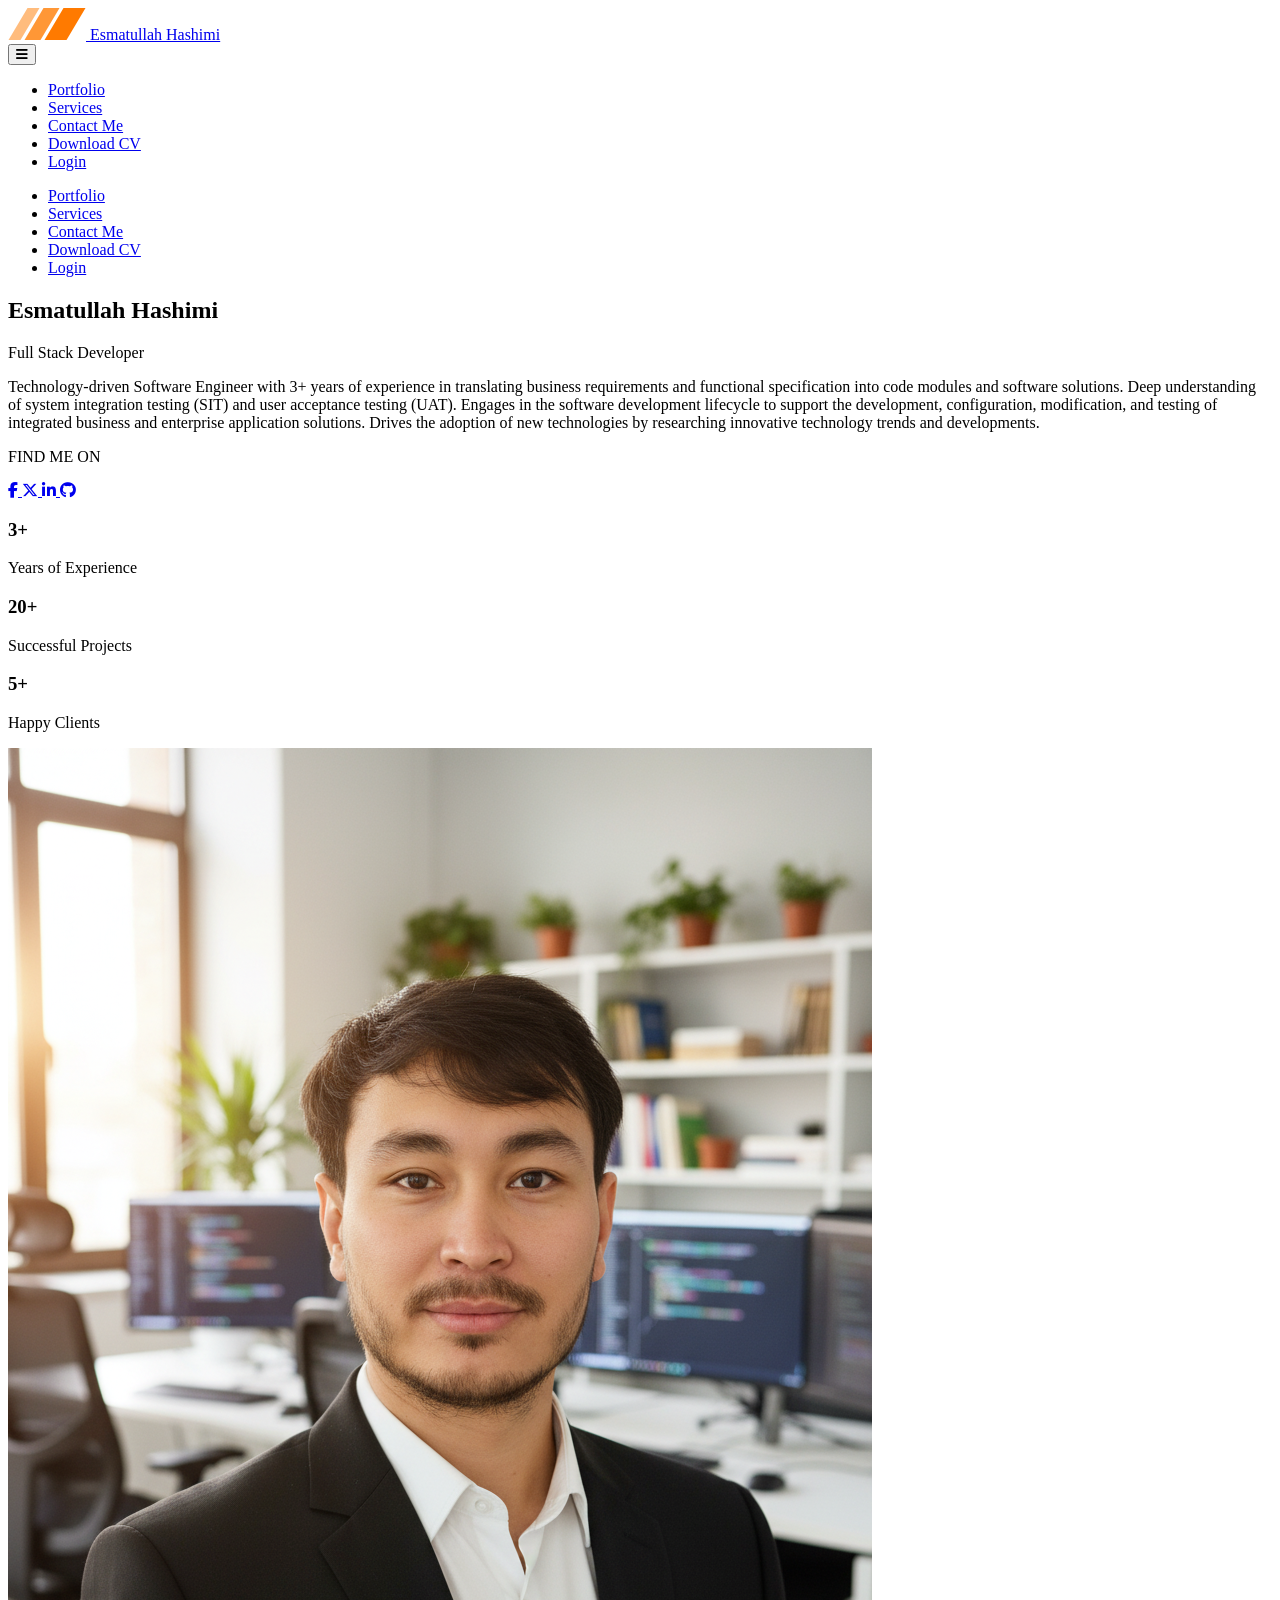
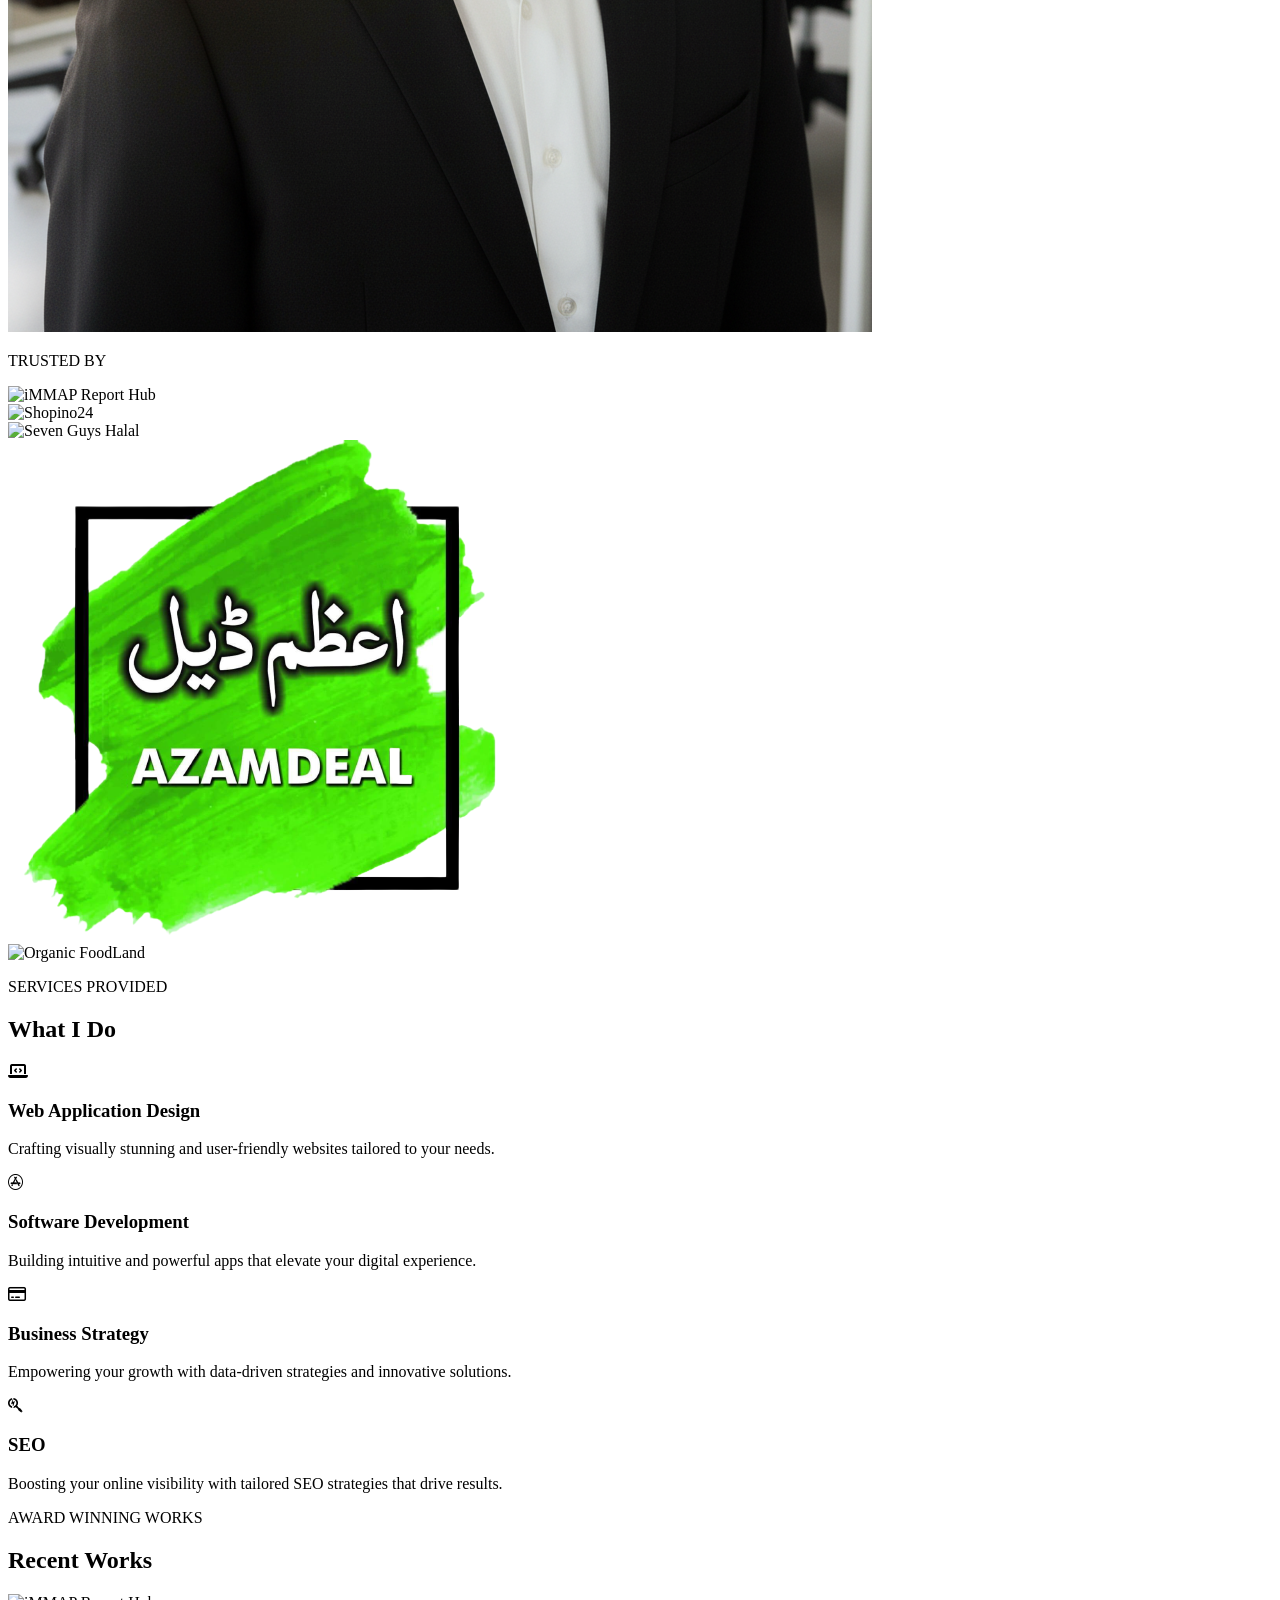
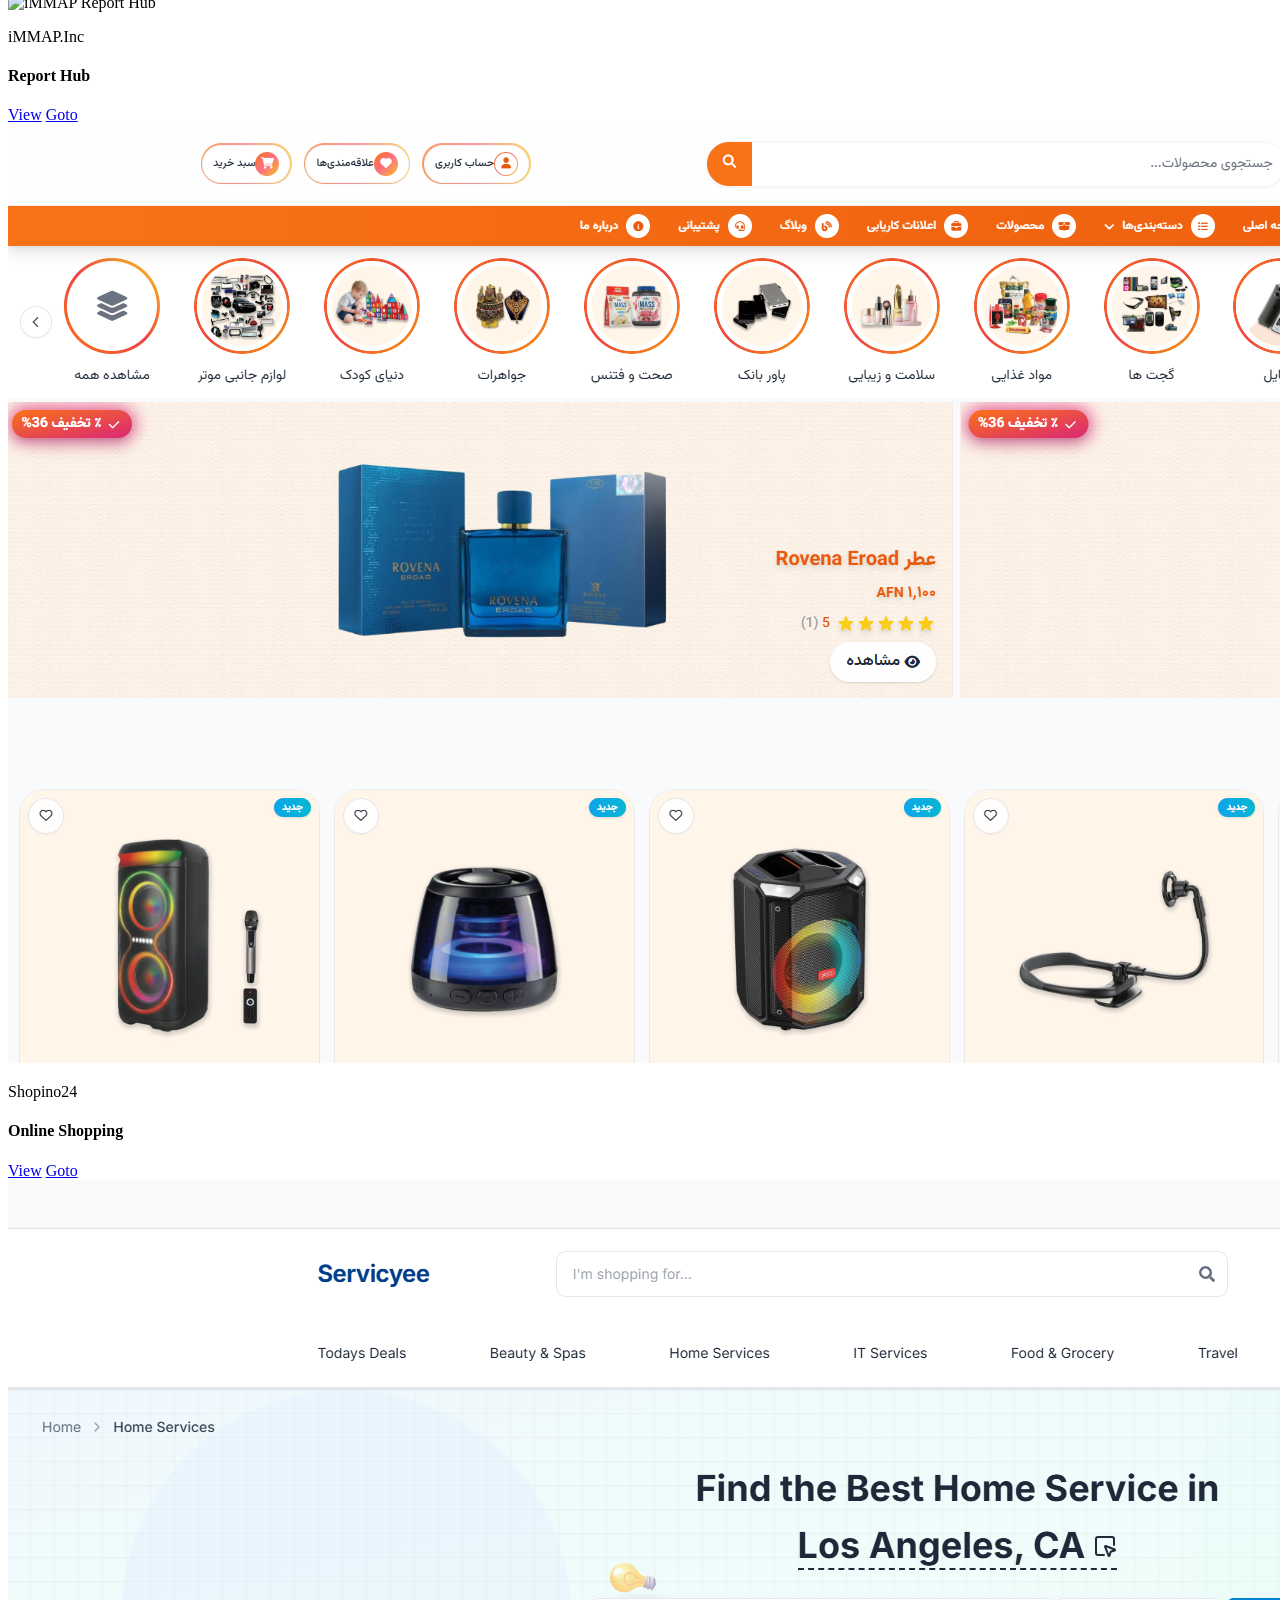
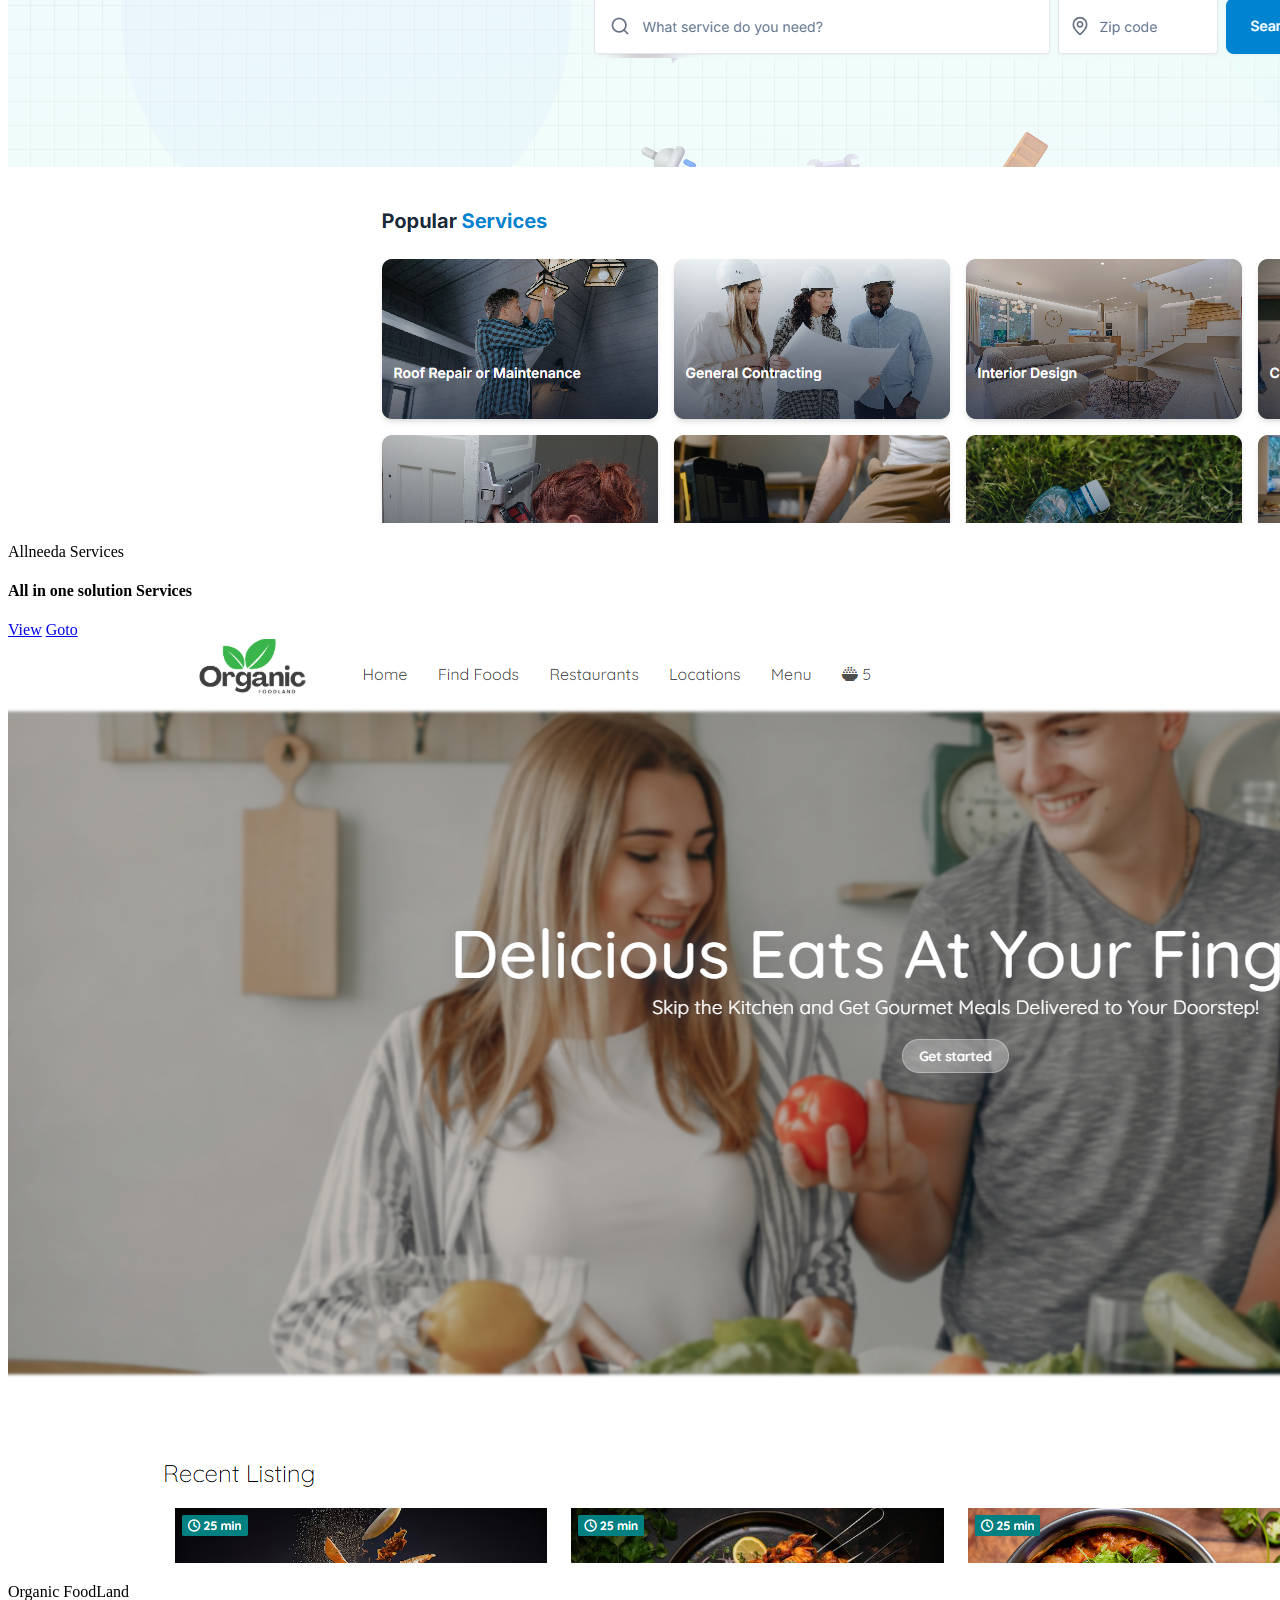
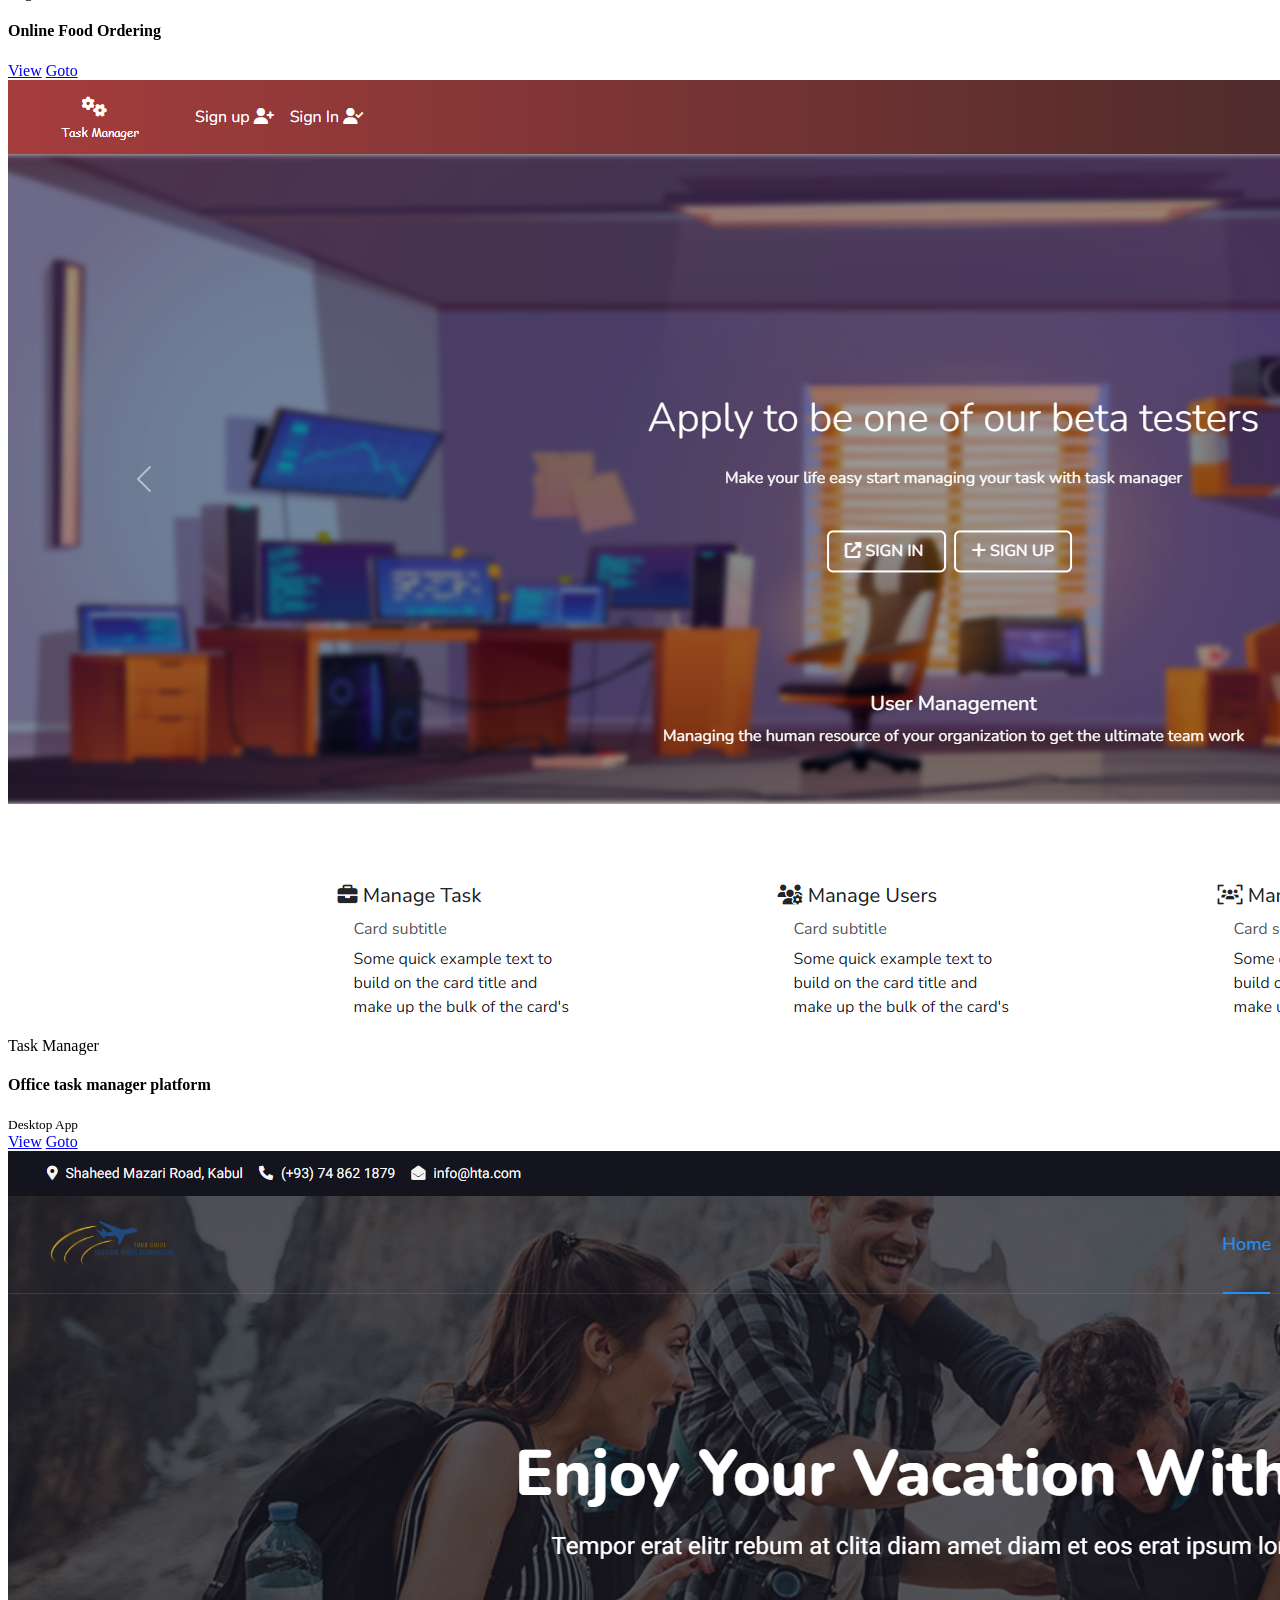
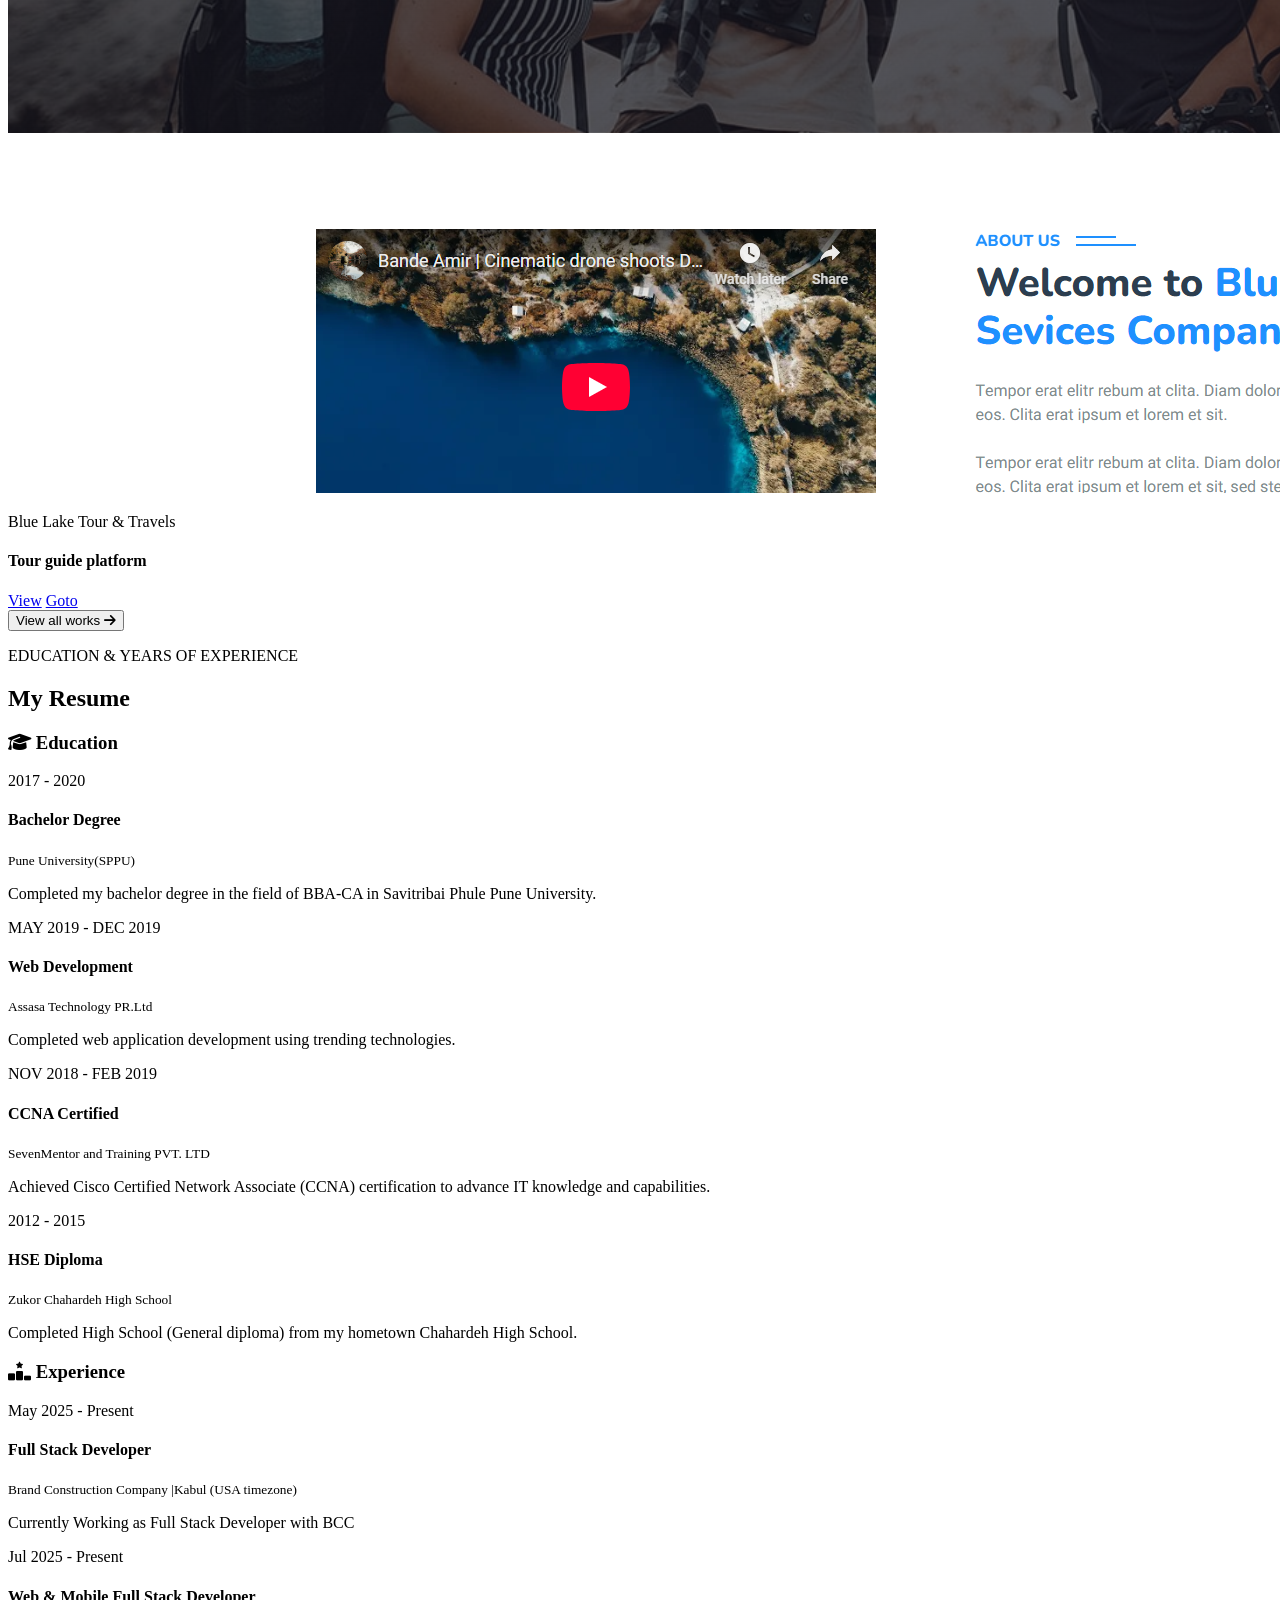
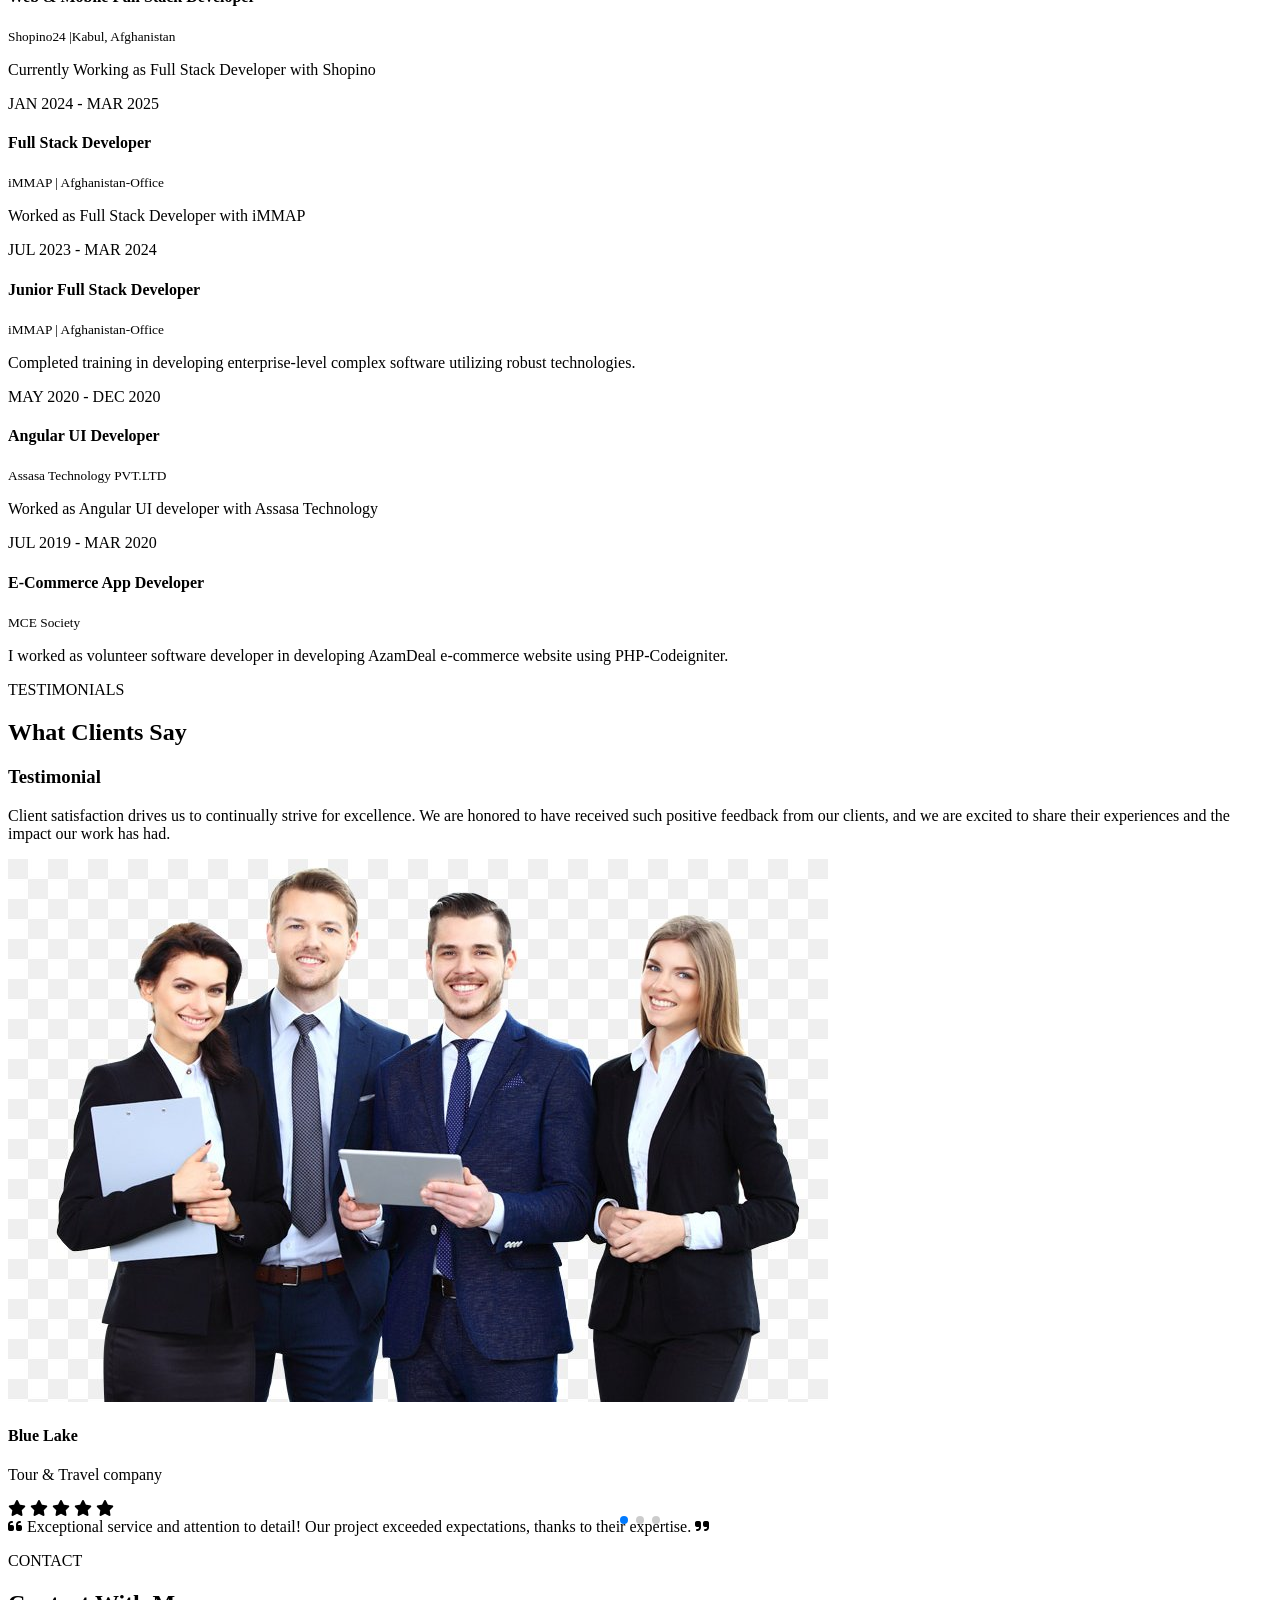
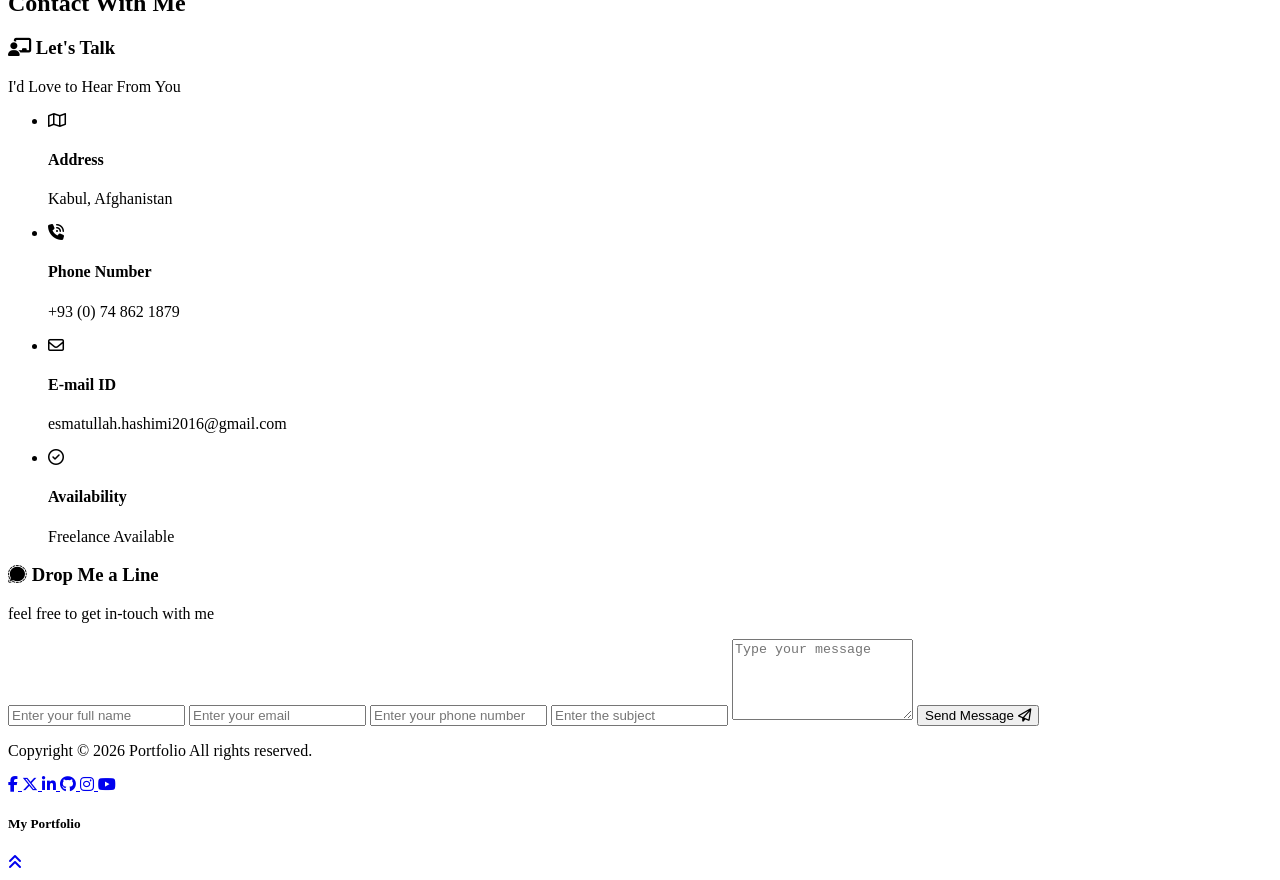
==== commit 9c3948fa: "the new design updated" ====
--- a/index.html
+++ b/index.html
@@ -3,15 +3,29 @@
   <head>
     <meta charset="UTF-8" />
     <meta name="viewport" content="width=device-width, initial-scale=1.0" />
-    <title>My Portfolio</title>
-    <!-- google font -->
+    <meta
+      name="description"
+      content="Esmatullah Hashimi - Full Stack Developer Portfolio with 3+ years of experience in software engineering and web development."
+    />
+    <meta
+      name="keywords"
+      content="Full Stack Developer, Software Engineer, Web Development, Portfolio"
+    />
+    <meta name="author" content="Esmatullah Hashimi" />
+    <title>Esmatullah Hashimi - Full Stack Developer Portfolio</title>
+
+    <!-- Favicon -->
+    <link rel="icon" type="image/x-icon" href="./assets/images/favicon.ico" />
+
+    <!-- Tailwind CSS -->
+    <script src="https://cdn.tailwindcss.com"></script>
+    <!-- Google font -->
     <link rel="preconnect" href="https://fonts.googleapis.com" />
     <link rel="preconnect" href="https://fonts.gstatic.com" crossorigin />
     <link
       href="https://fonts.googleapis.com/css2?family=Inter:ital,opsz,wght@0,14..32,100..900;1,14..32,100..900&display=swap"
       rel="stylesheet"
     />
-    <link rel="stylesheet" href="assets/css/style.css" />
     <!-- Link SwiperJS CSS -->
     <link
       rel="stylesheet"
@@ -22,721 +36,1439 @@
       rel="stylesheet"
       href="https://cdnjs.cloudflare.com/ajax/libs/font-awesome/6.6.0/css/all.min.css"
     />
+    <script>
+      tailwind.config = {
+        theme: {
+          extend: {
+            colors: {
+              dark: "#1a1a1a",
+              "matte-black": "#2d2d2d",
+              "gradient-start": "#e84393",
+              "gradient-end": "#f39c12",
+            },
+            fontFamily: {
+              sans: ["Inter", "sans-serif"],
+            },
+            animation: {
+              "fade-up": "fadeUp 1s ease-out",
+              "fade-in": "fadeIn 0.5s ease-out",
+              "pulse-slow": "pulse 3s infinite",
+            },
+            keyframes: {
+              fadeUp: {
+                "0%": { opacity: "0", transform: "translateY(20px)" },
+                "100%": { opacity: "1", transform: "translateY(0)" },
+              },
+              fadeIn: {
+                "0%": { opacity: "0" },
+                "100%": { opacity: "1" },
+              },
+            },
+          },
+        },
+      };
+    </script>
+    <style type="text/tailwindcss">
+      @layer utilities {
+        .gradient-text {
+          @apply bg-gradient-to-r from-gradient-start to-gradient-end bg-clip-text text-transparent;
+        }
+        .gradient-bg {
+          @apply bg-gradient-to-r from-gradient-start to-gradient-end;
+        }
+        .gradient-border {
+          @apply border border-gradient-start/30;
+        }
+        .text-shadow {
+          text-shadow: 0 2px 4px rgba(0, 0, 0, 0.5);
+        }
+      }
+
+      /* Custom scrollbar */
+      ::-webkit-scrollbar {
+        width: 8px;
+      }
+      ::-webkit-scrollbar-track {
+        background: #2d2d2d;
+      }
+      ::-webkit-scrollbar-thumb {
+        background: linear-gradient(to bottom, #e84393, #f39c12);
+        border-radius: 10px;
+      }
+      ::-webkit-scrollbar-thumb:hover {
+        background: linear-gradient(to bottom, #d63384, #e67e22);
+      }
+
+      /* Smooth scrolling */
+      html {
+        scroll-behavior: smooth;
+      }
+    </style>
   </head>
-  <body>
+  <body class="bg-dark text-white font-sans">
+    <!-- Spinner -->
     <div
-      class="spinner"
       id="spinner"
-      style="
-        display: flex;
-        justify-content: center;
-        align-items: center;
-        flex-direction: column;
-        width: 100%;
-        height: 100vh;
-      "
+      class="fixed inset-0 z-50 flex flex-col justify-center items-center w-full h-screen bg-dark"
     >
-      <img src="./assets/images/spinner.svg" width="300" height="300" alt="" />
-      <div class="">
-        <img
-          src="./assets/images/loading.svg"
-          width="100"
-          height="100"
-          alt=""
-        />
+      <div class="relative">
+        <div
+          class="w-20 h-20 border-4 border-gradient-start border-t-transparent rounded-full animate-spin"
+        ></div>
+        <div
+          class="absolute top-0 left-0 w-20 h-20 border-4 border-transparent border-t-gradient-end rounded-full animate-spin"
+          style="animation-duration: 1.5s"
+        ></div>
       </div>
+      <p class="mt-4 gradient-text font-semibold animate-pulse">
+        Loading Portfolio...
+      </p>
     </div>
-    <div class="content not-active" id="content">
+
+    <!-- Main Content -->
+    <div id="content" class="hidden">
       <!-- Navbar -->
-      <div class="navbar">
-        <div class="logo-holder">
-          <img src="./assets/images/logo.svg" class="logo" alt="" />
-          <div class="mobile-menu">
-            <i class="fa-solid fa-pause fa-rotate-90"></i>
-          </div>
+      <nav
+        class="sticky top-0 z-50 bg-dark/95 backdrop-blur-md border-b border-gray-700 transition-all duration-300"
+        id="navbar"
+      >
+        <div
+          class="container mx-auto px-4 py-3 flex justify-between items-center"
+        >
+          <div class="flex items-center">
+            <a href="#main-page" class="flex items-center">
+              <img
+                src="./assets/images/logo.svg"
+                class="h-10"
+                alt="Esmatullah Hashimi Logo"
+              />
+              <span class="ml-2 font-bold gradient-text text-lg hidden sm:block"
+                >Esmatullah Hashimi</span
+              >
+            </a>
+          </div>
+
+          <!-- Mobile menu button -->
+          <button
+            id="mobile-menu-button"
+            class="md:hidden text-xl p-2 rounded-lg hover:bg-matte-black transition-colors"
+            aria-label="Toggle menu"
+          >
+            <i class="fa-solid fa-bars"></i>
+          </button>
+
+          <!-- Desktop menu -->
+          <ul class="hidden md:flex space-x-6">
+            <li>
+              <a
+                href="#projects"
+                class="hover:gradient-text transition-colors py-2 px-3 rounded-lg hover:bg-matte-black"
+                >Portfolio</a
+              >
+            </li>
+            <li>
+              <a
+                href="#service"
+                class="hover:gradient-text transition-colors py-2 px-3 rounded-lg hover:bg-matte-black"
+                >Services</a
+              >
+            </li>
+            <li>
+              <a
+                href="#contact-me"
+                class="hover:gradient-text transition-colors py-2 px-3 rounded-lg hover:bg-matte-black"
+                >Contact Me</a
+              >
+            </li>
+            <li>
+              <a
+                href="./assets/Doc/Esmatullah_Hashimi_Resume.pdf"
+                download="Esmatullah_Hashimi_Resume.pdf"
+                class="hover:gradient-text transition-colors py-2 px-3 rounded-lg hover:bg-matte-black"
+              >
+                Download CV
+              </a>
+            </li>
+            <li>
+              <a
+                href="./login.html"
+                class="gradient-bg text-white py-2 px-4 rounded-lg hover:shadow-lg transition-all"
+                >Login</a
+              >
+            </li>
+          </ul>
         </div>
 
-        <ul class="nav-menu not-active" id="nav-menu">
-          <li class="nav-link"><a href="#projects">Portfolio</a></li>
-          <li class="nav-link"><a href="#service">Services</a></li>
-          <li class="nav-link"><a href="#contact-me">Contact Me</a></li>
-          <li class="nav-link">
-            <a
-              href="./assets/Doc/Esmatullah_Hashimi_Resume.pdf"
-              download="Esmatullah_Hashimi_Resume.pdf"
-              >Download CV</a
-            >
-          </li>
-          <li class="nav-link"><a href="./login.html">Login</a></li>
-        </ul>
-      </div>
-      <!-- main page start -->
-      <div class="container">
-        <div class="landing-page" id="main-page">
-          <div class="heading">
-            <h1 class="title">Esmatullah Hashimi</h1>
-            <p class="pre-heading space" id="position"></p>
-          </div>
-          <div class="auto-grid">
-            <div class="grid-content">
-              <div class="bio-content">
-                <p class="bio-info">
-                  Technology-driven Software Engineer with 3+ years of
-                  experience in translating business requirements and functional
-                  specification into code modules and software solutions. Deep
-                  understanding of system integration testing (SIT) and user
-                  acceptance testing (UAT). Engages in the software development
-                  lifecycle to support the development, configuration,
-                  modification, and testing of integrated business and
-                  enterprise application solutions. Drives the adoption of new
-                  technologies by researching innovative technology trends and
-                  developments.
-                </p>
-                <div class="find-me">
-                  <p class="title">FIND ME ON</p>
-                  <a href="https://www.facebook.com/Esmatullah.Farjad"
-                    ><i class="fa-brands fa-facebook-f"></i
-                  ></a>
-                  <a href="https://x.com/Esmat_Farjad"
-                    ><i class="fa-brands fa-x-twitter"></i
-                  ></a>
+        <!-- Mobile menu -->
+        <div
+          id="mobile-menu"
+          class="hidden md:hidden bg-matte-black/95 backdrop-blur-md py-4 px-4 border-t border-gray-700 animate-fade-in"
+        >
+          <ul class="space-y-3">
+            <li>
+              <a
+                href="#projects"
+                class="block py-3 px-4 hover:gradient-text transition-colors rounded-lg hover:bg-dark"
+                >Portfolio</a
+              >
+            </li>
+            <li>
+              <a
+                href="#service"
+                class="block py-3 px-4 hover:gradient-text transition-colors rounded-lg hover:bg-dark"
+                >Services</a
+              >
+            </li>
+            <li>
+              <a
+                href="#contact-me"
+                class="block py-3 px-4 hover:gradient-text transition-colors rounded-lg hover:bg-dark"
+                >Contact Me</a
+              >
+            </li>
+            <li>
+              <a
+                href="./assets/Doc/Esmatullah_Hashimi_Resume.pdf"
+                download="Esmatullah_Hashimi_Resume.pdf"
+                class="block py-3 px-4 hover:gradient-text transition-colors rounded-lg hover:bg-dark"
+              >
+                Download CV
+              </a>
+            </li>
+            <li>
+              <a
+                href="./login.html"
+                class="block py-3 px-4 gradient-bg text-white rounded-lg text-center mt-2"
+                >Login</a
+              >
+            </li>
+          </ul>
+        </div>
+      </nav>
+
+      <!-- Hero Section -->
+      <section id="main-page" class="py-16 md:py-24 pt-24">
+        <div class="container mx-auto px-4">
+          <div class="flex flex-col lg:flex-row items-center gap-12">
+            <!-- Text Content -->
+            <div class="lg:w-1/2 animate-fade-up">
+              <h1
+                class="text-4xl md:text-5xl lg:text-6xl font-bold mb-4 tracking-wider text-shadow"
+              >
+                Esmatullah Hashimi
+              </h1>
+              <p
+                id="position"
+                class="text-xl gradient-text font-medium mb-5 tracking-widest h-8"
+              >
+                Full Stack Developer
+              </p>
+
+              <p class="text-gray-300 mb-10 leading-relaxed text-lg">
+                Technology-driven Software Engineer with 3+ years of experience
+                in translating business requirements and functional
+                specification into code modules and software solutions. Deep
+                understanding of system integration testing (SIT) and user
+                acceptance testing (UAT). Engages in the software development
+                lifecycle to support the development, configuration,
+                modification, and testing of integrated business and enterprise
+                application solutions. Drives the adoption of new technologies
+                by researching innovative technology trends and developments.
+              </p>
+
+              <!-- Social Links -->
+              <div class="mb-10">
+                <p class="gradient-text font-bold mb-4">FIND ME ON</p>
+                <div class="flex space-x-4">
+                  <a
+                    href="https://www.facebook.com/Esmatullah.Farjad"
+                    class="gradient-bg text-white p-3 rounded-lg transition-all hover:scale-110 hover:shadow-lg"
+                    aria-label="Facebook"
+                  >
+                    <i class="fa-brands fa-facebook-f"></i>
+                  </a>
+                  <a
+                    href="https://x.com/Esmat_Farjad"
+                    class="gradient-bg text-white p-3 rounded-lg transition-all hover:scale-110 hover:shadow-lg"
+                    aria-label="Twitter"
+                  >
+                    <i class="fa-brands fa-x-twitter"></i>
+                  </a>
                   <a
                     href="https://www.linkedin.com/in/esmatullah-hashimi-5b56401ba"
-                    ><i class="fa-brands fa-linkedin-in"></i
-                  ></a>
-                  <a href="https://github.com/Esmat-Farjad"
-                    ><i class="fa-brands fa-github"></i
-                  ></a>
-                </div>
-                <div class="statistics">
-                  <div class="box">
-                    <h1 class="title">3+</h1>
-                    <p class="text">Years of Experience</p>
-                  </div>
-                  <div class="box middle-box">
-                    <h1 class="title">20+</h1>
-                    <p class="text">Successful Projects</p>
-                  </div>
-                  <div class="box">
-                    <h1 class="title">5+</h1>
-                    <p class="text">Happy Clients</p>
-                  </div>
-                </div>
-              </div>
-            </div>
-            <div class="grid-content">
-              <div class="image-content">
-                <img src="assets/images/my-image.png" alt="" />
+                    class="gradient-bg text-white p-3 rounded-lg transition-all hover:scale-110 hover:shadow-lg"
+                    aria-label="LinkedIn"
+                  >
+                    <i class="fa-brands fa-linkedin-in"></i>
+                  </a>
+                  <a
+                    href="https://github.com/Esmat-Farjad"
+                    class="gradient-bg text-white p-3 rounded-lg transition-all hover:scale-110 hover:shadow-lg"
+                    aria-label="GitHub"
+                  >
+                    <i class="fa-brands fa-github"></i>
+                  </a>
+                </div>
+              </div>
+
+              <!-- Statistics -->
+              <div class="grid grid-cols-1 sm:grid-cols-3 gap-4">
+                <div
+                  class="gradient-border p-4 rounded-lg text-center transition-all hover:scale-105 hover:shadow-lg"
+                >
+                  <h3 class="text-2xl font-bold">3+</h3>
+                  <p class="text-gray-300">Years of Experience</p>
+                </div>
+                <div
+                  class="border-2 border-gradient-end p-4 rounded-lg text-center transition-all hover:scale-105 hover:shadow-lg"
+                >
+                  <h3 class="text-2xl font-bold">20+</h3>
+                  <p class="text-gray-300">Successful Projects</p>
+                </div>
+                <div
+                  class="gradient-border p-4 rounded-lg text-center transition-all hover:scale-105 hover:shadow-lg"
+                >
+                  <h3 class="text-2xl font-bold">5+</h3>
+                  <p class="text-gray-300">Happy Clients</p>
+                </div>
+              </div>
+            </div>
+
+            <!-- Image Content -->
+            <div class="lg:w-1/2 flex justify-center animate-fade-up">
+              <div class="relative w-full max-w-md">
+                <div class="relative rounded-2xl overflow-hidden shadow-2xl">
+                  <img
+                    src="assets/images/my-image.png"
+                    alt="Esmatullah Hashimi - Full Stack Developer"
+                    class="w-full h-auto object-cover transition-transform duration-700 hover:scale-105"
+                  />
+                  <div
+                    class="absolute inset-0 bg-gradient-to-t from-dark/50 to-transparent pointer-events-none"
+                  ></div>
+                </div>
+                <!-- Floating elements -->
+                <div
+                  class="absolute -top-4 -right-4 w-8 h-8 rounded-full gradient-bg animate-pulse-slow"
+                ></div>
+                <div
+                  class="absolute -bottom-4 -left-4 w-6 h-6 rounded-full gradient-bg animate-pulse-slow"
+                  style="animation-delay: 1s"
+                ></div>
               </div>
             </div>
           </div>
         </div>
-        <hr />
-        <!-- services -->
-        <div class="service-page" id="service">
-          <div class="heading">
-            <p class="pre-heading">SERVICES PROVIDED</p>
-            <h1 class="title">What I Do</h1>
-          </div>
-          <div class="auto-grid">
-            <div class="card">
-              <p class="icon-design">
-                <i class="fa-solid fa-laptop-code fa-lg"></i>
-              </p>
-              <h2 class="title">Website Design</h2>
-              <p class="text">
+      </section>
+
+      <!-- Clients Section -->
+      <div class="my-5 container mx-auto px-4">
+        <div class="border border-gray-700 py-4 rounded-xl">
+          <p class="text-center gradient-text font-bold mb-4">TRUSTED BY</p>
+          <div class="flex flex-wrap gap-6 items-center justify-center">
+            <div class="group p-2 transition-all duration-300 hover:scale-110">
+              <img
+                src="https://immap.org/wp-content/uploads/2016/12/iMMAP-logostrapline_transparent-copy.png"
+                alt="iMMAP Report Hub"
+                class="h-12 object-contain filter opacity-70 group-hover:opacity-100"
+              />
+            </div>
+            <div class="group p-2 transition-all duration-300 hover:scale-110">
+              <img
+                src="https://shopino24.com/storage/settings/logo-jizmaDpuUc.png"
+                alt="Shopino24"
+                class="h-12 object-contain filter opacity-70 group-hover:opacity-100"
+              />
+            </div>
+            <div class="group p-2 transition-all duration-300 hover:scale-110">
+              <img
+                src="https://sevenguyshalal.com/_next/static/media/logo-small.2deb12eb.webp"
+                alt="Seven Guys Halal"
+                class="h-12 object-contain filter opacity-70 group-hover:opacity-100"
+              />
+            </div>
+            <div class="group p-2 transition-all duration-300 hover:scale-110">
+              <img
+                src="./assets/images/azamdeal.png"
+                alt="AzamDeal"
+                class="h-12 object-contain filter opacity-70 group-hover:opacity-100"
+              />
+            </div>
+            <div class="group p-2 transition-all duration-300 hover:scale-110">
+              <img
+                src="https://organicfoodland.netlify.app/assets/images/brand.png"
+                alt="Organic FoodLand"
+                class="h-12 object-contain filter opacity-70 group-hover:opacity-100"
+              />
+            </div>
+          </div>
+        </div>
+      </div>
+
+      <div class="border-t border-gray-700 my-12"></div>
+
+      <!-- Services Section -->
+      <section id="service" class="py-16">
+        <div class="container mx-auto px-4">
+          <div class="text-center mb-16">
+            <p class="gradient-text font-bold mb-2">SERVICES PROVIDED</p>
+            <h2 class="text-4xl md:text-5xl font-bold">What I Do</h2>
+          </div>
+
+          <div class="grid grid-cols-1 md:grid-cols-2 lg:grid-cols-4 gap-6">
+            <!-- Service Card 1 -->
+            <div
+              class="bg-matte-black p-6 rounded-xl shadow-lg hover:shadow-xl transition-all duration-300 hover:-translate-y-2 group"
+            >
+              <div
+                class="gradient-text text-2xl mb-4 group-hover:scale-110 transition-transform duration-300"
+              >
+                <i class="fa-solid fa-laptop-code"></i>
+              </div>
+              <h3 class="text-xl font-semibold mb-3">Web Application Design</h3>
+              <p class="text-gray-300">
                 Crafting visually stunning and user-friendly websites tailored
                 to your needs.
               </p>
             </div>
-            <div class="card">
-              <p class="icon-design">
-                <i class="fa-brands fa-app-store fa-lg"></i>
-              </p>
-              <h2 class="title">App Development</h2>
-              <p class="text">
+
+            <!-- Service Card 2 -->
+            <div
+              class="bg-matte-black p-6 rounded-xl shadow-lg hover:shadow-xl transition-all duration-300 hover:-translate-y-2 group"
+            >
+              <div
+                class="gradient-text text-2xl mb-4 group-hover:scale-110 transition-transform duration-300"
+              >
+                <i class="fa-brands fa-app-store"></i>
+              </div>
+              <h3 class="text-xl font-semibold mb-3">Software Development</h3>
+              <p class="text-gray-300">
                 Building intuitive and powerful apps that elevate your digital
                 experience.
               </p>
             </div>
-            <div class="card">
-              <p class="icon-design">
-                <i class="fa-regular fa-credit-card fa-lg"></i>
-              </p>
-              <h2 class="title">Business Strategy</h2>
-              <p class="text">
+
+            <!-- Service Card 3 -->
+            <div
+              class="bg-matte-black p-6 rounded-xl shadow-lg hover:shadow-xl transition-all duration-300 hover:-translate-y-2 group"
+            >
+              <div
+                class="gradient-text text-2xl mb-4 group-hover:scale-110 transition-transform duration-300"
+              >
+                <i class="fa-regular fa-credit-card"></i>
+              </div>
+              <h3 class="text-xl font-semibold mb-3">Business Strategy</h3>
+              <p class="text-gray-300">
                 Empowering your growth with data-driven strategies and
                 innovative solutions.
               </p>
             </div>
-            <div class="card">
-              <p class="icon-design">
-                <i class="fa-brands fa-searchengin fa-lg"></i>
-              </p>
-              <h2 class="title">SEO</h2>
-              <p class="text">
+
+            <!-- Service Card 4 -->
+            <div
+              class="bg-matte-black p-6 rounded-xl shadow-lg hover:shadow-xl transition-all duration-300 hover:-translate-y-2 group"
+            >
+              <div
+                class="gradient-text text-2xl mb-4 group-hover:scale-110 transition-transform duration-300"
+              >
+                <i class="fa-brands fa-searchengin"></i>
+              </div>
+              <h3 class="text-xl font-semibold mb-3">SEO</h3>
+              <p class="text-gray-300">
                 Boosting your online visibility with tailored SEO strategies
                 that drive results.
               </p>
             </div>
           </div>
         </div>
-        <hr />
-        <!-- work page -->
-        <div class="resume-page" id="projects">
-          <div class="heading">
-            <p class="pre-heading">AWARD WINNING WORKS</p>
-            <h1 class="title">Recent Works</h1>
-          </div>
-          <div class="project-grid">
-            <div class="projects">
-              <div class="project-holder">
-                <img src="./assets/images/iMMAP.svg" alt="" />
-              </div>
-              <div class="project-details">
-                <p class="company"><b style="color: #a52824">i</b>MMAP.Inc</p>
-                <h4 class="title">Report Hub</h4>
-                <p class="btn-holder">
-                  <a href="./view.html" class="btn-link">view</a>
-                  <a href="https://dev.reporthub.immap.org" class="btn-link"
+      </section>
+
+      <div class="border-t border-gray-700 my-12"></div>
+
+      <!-- Projects Section -->
+      <section id="projects" class="py-16">
+        <div class="container mx-auto px-4">
+          <div class="text-center mb-16">
+            <p class="gradient-text font-bold mb-2">AWARD WINNING WORKS</p>
+            <h2 class="text-4xl md:text-5xl font-bold">Recent Works</h2>
+          </div>
+
+          <div
+            class="grid grid-cols-1 md:grid-cols-2 lg:grid-cols-3 xl:grid-cols-4 gap-6 mb-10"
+          >
+            <!-- Project 1 -->
+            <div
+              class="group relative overflow-hidden rounded-xl shadow-lg border border-zinc-700 transition-all duration-500 hover:shadow-2xl"
+            >
+              <div class="h-48 overflow-hidden">
+                <img
+                  src="https://immap.org/wp-content/uploads/2018/06/reporthub-dashboard-1024x528.png"
+                  alt="iMMAP Report Hub"
+                  class="w-full h-full object-cover group-hover:scale-110 transition-transform duration-500"
+                />
+              </div>
+              <div
+                class="absolute inset-0 bg-black/80 opacity-0 group-hover:opacity-100 transition-opacity duration-300 flex flex-col justify-center items-center p-4 text-center"
+              >
+                <p class="text-white font-semibold mb-2">
+                  <span class="text-red-500 font-bold">i</span>MMAP.Inc
+                </p>
+                <h4 class="text-white text-lg font-bold mb-4">Report Hub</h4>
+                <div class="flex space-x-3">
+                  <a
+                    href="./view.html"
+                    class="border border-gray-400 text-white px-4 py-2 rounded hover:border-gradient-start transition-colors hover:bg-gradient-start/10"
+                    >View</a
+                  >
+                  <a
+                    href="https://immap.org/product/100000449/"
+                    class="border border-gray-400 text-white px-4 py-2 rounded hover:border-gradient-start transition-colors hover:bg-gradient-start/10"
                     >Goto</a
                   >
-                </p>
-              </div>
-            </div>
-            <div class="projects">
-              <div class="project-holder">
-                <img src="./assets/images/azamdeal.png" alt="" />
-              </div>
-              <div class="project-details">
-                <p class="company">Azam Deal</p>
-                <h4 class="title">Online Shopping</h4>
-                <p class="btn-holder">
-                  <a href="view.html" class="btn-link">view</a>
-                  <a href="https://azamdeal.com" class="btn-link">Goto</a>
-                </p>
-              </div>
-            </div>
-            <div class="projects">
-              <div class="project-holder">
-                <img src="./assets/images/HTA.png" alt="" />
-              </div>
-              <div class="project-details">
-                <p class="company">Blue Lake Tour guide</p>
-                <h4 class="title">Blue Lake Tour and Travels</h4>
-                <p class="btn-holder">
-                  <a href="view.html" class="btn-link">view</a>
+                </div>
+              </div>
+            </div>
+
+            <!-- Project 2 -->
+            <div
+              class="group relative overflow-hidden rounded-xl shadow-lg border border-zinc-700 transition-all duration-500 hover:shadow-2xl"
+            >
+              <div class="h-48 overflow-hidden">
+                <img
+                  src="./assets/images/shopino24-image.png"
+                  alt="shopino24"
+                  class="w-full h-full object-cover group-hover:scale-110 transition-transform duration-500"
+                />
+              </div>
+              <div
+                class="absolute inset-0 bg-black/80 opacity-0 group-hover:opacity-100 transition-opacity duration-300 flex flex-col justify-center items-center p-4 text-center"
+              >
+                <p class="text-white font-semibold mb-2">Shopino24</p>
+                <h4 class="text-white text-lg font-bold mb-4">
+                  Online Shopping
+                </h4>
+                <div class="flex space-x-3">
                   <a
-                    href="https://heritage-trail-afghanistan.netlify.app"
-                    class="btn-link"
+                    href="view.html"
+                    class="border border-gray-400 text-white px-4 py-2 rounded hover:border-gradient-start transition-colors hover:bg-gradient-start/10"
+                    >View</a
+                  >
+                  <a
+                    href="https://shopino24.com"
+                    class="border border-gray-400 text-white px-4 py-2 rounded hover:border-gradient-start transition-colors hover:bg-gradient-start/10"
                     >Goto</a
                   >
-                </p>
-              </div>
-            </div>
-            <div class="projects">
-              <div class="project-holder">
-                <img src="./assets/images/organic.png" alt="" />
-              </div>
-              <div class="project-details">
-                <p class="company">Organic FoodLand</p>
-                <h4 class="title">Online Food Ordering</h4>
-                <p class="btn-holder">
-                  <a href="view.html" class="btn-link">view</a>
-                  <a href="" class="btn-link">Goto</a>
-                </p>
-              </div>
-            </div>
-          </div>
-          <div class="project-grid" id="toggle-display" style="display: none">
-            <div class="projects">
-              <div class="project-holder">
-                <img src="./assets/images/task.jpg" alt="" />
-              </div>
-              <div class="project-details">
-                <p class="company">Task Manager</p>
-                <h4 class="title">Office task manager platform</h4>
-                <small>Desktop App</small>
-                <p class="btn-holder">
-                  <a href="view.html" class="btn-link">view</a>
+                </div>
+              </div>
+            </div>
+
+            <!-- Project 3 -->
+            <div
+              class="group relative overflow-hidden rounded-xl shadow-lg border border-zinc-700 transition-all duration-500 hover:shadow-2xl"
+            >
+              <div class="h-48 overflow-hidden">
+                <img
+                  src="./assets/images/allneeda.png"
+                  alt="allneeda"
+                  class="w-full h-full object-cover group-hover:scale-110 transition-transform duration-500"
+                />
+              </div>
+              <div
+                class="absolute inset-0 bg-black/80 opacity-0 group-hover:opacity-100 transition-opacity duration-300 flex flex-col justify-center items-center p-4 text-center"
+              >
+                <p class="text-white font-semibold mb-2">Allneeda Services</p>
+                <h4 class="text-white text-lg font-bold mb-4">
+                  All in one solution Services
+                </h4>
+                <div class="flex space-x-3">
                   <a
-                    href="https://task-manager-2-wpzj.onrender.com/"
-                    class="btn-link"
+                    href="view.html"
+                    class="border border-gray-400 text-white px-4 py-2 rounded hover:border-gradient-start transition-colors hover:bg-gradient-start/10"
+                    >View</a
+                  >
+                  <a
+                    href="https://https://frontend-servicyee.vercel.app/home-services"
+                    class="border border-gray-400 text-white px-4 py-2 rounded hover:border-gradient-start transition-colors hover:bg-gradient-start/10"
                     >Goto</a
                   >
+                </div>
+              </div>
+            </div>
+
+            <!-- Project 4 -->
+            <div
+              class="group relative overflow-hidden rounded-xl shadow-lg border border-zinc-700 transition-all duration-500 hover:shadow-2xl"
+            >
+              <div class="h-48 overflow-hidden">
+                <img
+                  src="./assets/images/organicfoodland.png"
+                  alt="Organic FoodLand"
+                  class="w-full h-full object-cover group-hover:scale-110 transition-transform duration-500"
+                />
+              </div>
+              <div
+                class="absolute inset-0 bg-black/80 opacity-0 group-hover:opacity-100 transition-opacity duration-300 flex flex-col justify-center items-center p-4 text-center"
+              >
+                <p class="text-white font-semibold mb-2">Organic FoodLand</p>
+                <h4 class="text-white text-lg font-bold mb-4">
+                  Online Food Ordering
+                </h4>
+                <div class="flex space-x-3">
+                  <a
+                    href="view.html"
+                    class="border border-gray-400 text-white px-4 py-2 rounded hover:border-gradient-start transition-colors hover:bg-gradient-start/10"
+                    >View</a
+                  >
+                  <a
+                    href="https://organicfoodland.netlify.app/"
+                    class="border border-gray-400 text-white px-4 py-2 rounded hover:border-gradient-start transition-colors hover:bg-gradient-start/10"
+                    >Goto</a
+                  >
+                </div>
+              </div>
+            </div>
+          </div>
+
+          <!-- Hidden Projects -->
+          <div id="toggle-display" class="hidden animate-fade-in">
+            <div
+              class="grid grid-cols-1 md:grid-cols-2 lg:grid-cols-3 xl:grid-cols-4 gap-6 mb-10"
+            >
+              <!-- Additional Project -->
+              <div
+                class="group relative overflow-hidden rounded-xl shadow-lg border border-zinc-700 transition-all duration-500 hover:shadow-2xl"
+              >
+                <div class="h-48 overflow-hidden">
+                  <img
+                    src="./assets/images/taskmanager.png"
+                    alt="Task Manager"
+                    class="w-full h-full object-cover group-hover:scale-110 transition-transform duration-500"
+                  />
+                </div>
+                <div
+                  class="absolute inset-0 bg-black/80 opacity-0 group-hover:opacity-100 transition-opacity duration-300 flex flex-col justify-center items-center p-4 text-center"
+                >
+                  <p class="text-white font-semibold mb-2">Task Manager</p>
+                  <h4 class="text-white text-lg font-bold mb-1">
+                    Office task manager platform
+                  </h4>
+                  <small class="text-gray-300 mb-4">Desktop App</small>
+                  <div class="flex space-x-3">
+                    <a
+                      href="view.html"
+                      class="border border-gray-400 text-white px-4 py-2 rounded hover:border-gradient-start transition-colors hover:bg-gradient-start/10"
+                      >View</a
+                    >
+                    <a
+                      href="https://task-manager-2-wpzj.onrender.com"
+                      class="border border-gray-400 text-white px-4 py-2 rounded hover:border-gradient-start transition-colors hover:bg-gradient-start/10"
+                      >Goto</a
+                    >
+                  </div>
+                </div>
+              </div>
+
+              <!-- additional -->
+              <div
+                class="group relative overflow-hidden rounded-xl shadow-lg border border-zinc-700 transition-all duration-500 hover:shadow-2xl"
+              >
+                <div class="h-48 overflow-hidden">
+                  <img
+                    src="./assets/images/bluelake.png"
+                    alt="Blue Lake Tour & Travels"
+                    class="w-full h-full object-cover group-hover:scale-110 transition-transform duration-500"
+                  />
+                </div>
+                <div
+                  class="absolute inset-0 bg-black/80 opacity-0 group-hover:opacity-100 transition-opacity duration-300 flex flex-col justify-center items-center p-4 text-center"
+                >
+                  <p class="text-white font-semibold mb-2">
+                    Blue Lake Tour & Travels
+                  </p>
+                  <h4 class="text-white text-lg font-bold mb-1">
+                    Tour guide platform
+                  </h4>
+                  <small class="text-gray-300 mb-4"></small>
+                  <div class="flex space-x-3">
+                    <a
+                      href="view.html"
+                      class="border border-gray-400 text-white px-4 py-2 rounded hover:border-gradient-start transition-colors hover:bg-gradient-start/10"
+                      >View</a
+                    >
+                    <a
+                      href="https://heritage-trail-afghanistan.netlify.app"
+                      class="border border-gray-400 text-white px-4 py-2 rounded hover:border-gradient-start transition-colors hover:bg-gradient-start/10"
+                      >Goto</a
+                    >
+                  </div>
+                </div>
+              </div>
+            </div>
+          </div>
+
+          <div class="text-center">
+            <button
+              id="view-all-btn"
+              type="button"
+              class="gradient-bg text-white font-semibold py-3 px-6 rounded-lg shadow-lg hover:shadow-xl transition-all flex items-center mx-auto group"
+              aria-expanded="false"
+            >
+              <span id="btn-text">View all works</span>
+              <i
+                class="fa-solid fa-arrow-right ml-2 transition-transform group-hover:translate-x-1"
+              ></i>
+            </button>
+          </div>
+        </div>
+      </section>
+
+      <div class="border-t border-gray-700 my-12"></div>
+
+      <!-- Resume Section -->
+      <section class="py-16">
+        <div class="container mx-auto px-4">
+          <div class="text-center mb-16">
+            <p class="gradient-text font-bold mb-2">
+              EDUCATION & YEARS OF EXPERIENCE
+            </p>
+            <h2 class="text-4xl md:text-5xl font-bold">My Resume</h2>
+          </div>
+
+          <!-- Education -->
+          <div class="mb-16">
+            <h3 class="gradient-text text-xl font-bold mb-8 flex items-center">
+              <i class="fa-solid fa-graduation-cap mr-2"></i> Education
+            </h3>
+
+            <div class="grid grid-cols-1 md:grid-cols-2 gap-6">
+              <!-- Education 1 -->
+              <div
+                class="bg-matte-black p-6 rounded-xl shadow-lg transition-all hover:shadow-xl"
+              >
+                <div class="mb-4">
+                  <p class="gradient-text font-medium mb-1">2017 - 2020</p>
+                  <h4 class="text-xl font-semibold">Bachelor Degree</h4>
+                  <small class="text-gray-400">Pune University(SPPU)</small>
+                </div>
+                <p class="text-gray-300">
+                  Completed my bachelor degree in the field of BBA-CA in
+                  Savitribai Phule Pune University.
                 </p>
               </div>
-            </div>
-          </div>
-          <div class="btn-holder">
-            <button type="button" onclick="handleToggle()" class="btn-xl">
-              view all works &nbsp;<i class="fa-solid fa-arrow-right"></i>
-            </button>
+
+              <!-- Education 2 -->
+              <div
+                class="bg-matte-black p-6 rounded-xl shadow-lg transition-all hover:shadow-xl"
+              >
+                <div class="mb-4">
+                  <p class="gradient-text font-medium mb-1">
+                    MAY 2019 - DEC 2019
+                  </p>
+                  <h4 class="text-xl font-semibold">Web Development</h4>
+                  <small class="text-gray-400">Assasa Technology PR.Ltd</small>
+                </div>
+                <p class="text-gray-300">
+                  Completed web application development using trending
+                  technologies.
+                </p>
+              </div>
+
+              <!-- Education 3 -->
+              <div
+                class="bg-matte-black p-6 rounded-xl shadow-lg transition-all hover:shadow-xl"
+              >
+                <div class="mb-4">
+                  <p class="gradient-text font-medium mb-1">
+                    NOV 2018 - FEB 2019
+                  </p>
+                  <h4 class="text-xl font-semibold">CCNA Certified</h4>
+                  <small class="text-gray-400"
+                    >SevenMentor and Training PVT. LTD</small
+                  >
+                </div>
+                <p class="text-gray-300">
+                  Achieved Cisco Certified Network Associate (CCNA)
+                  certification to advance IT knowledge and capabilities.
+                </p>
+              </div>
+
+              <!-- Education 4 -->
+              <div
+                class="bg-matte-black p-6 rounded-xl shadow-lg transition-all hover:shadow-xl"
+              >
+                <div class="mb-4">
+                  <p class="gradient-text font-medium mb-1">2012 - 2015</p>
+                  <h4 class="text-xl font-semibold">HSE Diploma</h4>
+                  <small class="text-gray-400"
+                    >Zukor Chahardeh High School</small
+                  >
+                </div>
+                <p class="text-gray-300">
+                  Completed High School (General diploma) from my hometown
+                  Chahardeh High School.
+                </p>
+              </div>
+            </div>
+          </div>
+
+          <!-- Experience -->
+          <div>
+            <h3 class="gradient-text text-xl font-bold mb-8 flex items-center">
+              <i class="fa-solid fa-ranking-star mr-2"></i> Experience
+            </h3>
+
+            <div class="grid grid-cols-1 md:grid-cols-2 gap-6">
+              <!-- Experience 1 -->
+              <div
+                class="bg-matte-black p-6 rounded-xl shadow-lg transition-all hover:shadow-xl"
+              >
+                <div class="mb-4">
+                  <p class="gradient-text font-medium mb-1">
+                    May 2025 - Present
+                  </p>
+                  <h4 class="text-xl font-semibold">Full Stack Developer</h4>
+                  <small class="text-gray-400">
+                    <span class="text-blue-700 font-bold">B</span>rand
+                    Construction Company |Kabul (USA timezone)
+                  </small>
+                </div>
+                <p class="text-gray-300">
+                  Currently Working as Full Stack Developer with
+                  <span class="text-red-500 font-bold">B</span>CC
+                </p>
+              </div>
+
+              <div
+                class="bg-matte-black p-6 rounded-xl shadow-lg transition-all hover:shadow-xl"
+              >
+                <div class="mb-4">
+                  <p class="gradient-text font-medium mb-1">
+                    Jul 2025 - Present
+                  </p>
+                  <h4 class="text-xl font-semibold">
+                    Web & Mobile Full Stack Developer
+                  </h4>
+                  <small class="text-gray-400">
+                    <span class="text-orange-600 font-bold">S</span>hopino24
+                    |Kabul, Afghanistan
+                  </small>
+                </div>
+                <p class="text-gray-300">
+                  Currently Working as Full Stack Developer with
+                  <span class="text-red-500 font-bold">S</span>hopino
+                </p>
+              </div>
+
+              <div
+                class="bg-matte-black p-6 rounded-xl shadow-lg transition-all hover:shadow-xl"
+              >
+                <div class="mb-4">
+                  <p class="gradient-text font-medium mb-1">
+                    JAN 2024 - MAR 2025
+                  </p>
+                  <h4 class="text-xl font-semibold">Full Stack Developer</h4>
+                  <small class="text-gray-400">
+                    <span class="text-red-500 font-bold">i</span>MMAP |
+                    Afghanistan-Office
+                  </small>
+                </div>
+                <p class="text-gray-300">
+                  Worked as Full Stack Developer with
+                  <span class="text-red-500 font-bold">i</span>MMAP
+                </p>
+              </div>
+
+              <!-- Experience 2 -->
+              <div
+                class="bg-matte-black p-6 rounded-xl shadow-lg transition-all hover:shadow-xl"
+              >
+                <div class="mb-4">
+                  <p class="gradient-text font-medium mb-1">
+                    JUL 2023 - MAR 2024
+                  </p>
+                  <h4 class="text-xl font-semibold">
+                    Junior Full Stack Developer
+                  </h4>
+                  <small class="text-gray-400">
+                    <span class="text-red-500 font-bold">i</span>MMAP |
+                    Afghanistan-Office
+                  </small>
+                </div>
+                <p class="text-gray-300">
+                  Completed training in developing enterprise-level complex
+                  software utilizing robust technologies.
+                </p>
+              </div>
+
+              <!-- Experience 3 -->
+              <div
+                class="bg-matte-black p-6 rounded-xl shadow-lg transition-all hover:shadow-xl"
+              >
+                <div class="mb-4">
+                  <p class="gradient-text font-medium mb-1">
+                    MAY 2020 - DEC 2020
+                  </p>
+                  <h4 class="text-xl font-semibold">Angular UI Developer</h4>
+                  <small class="text-gray-400">Assasa Technology PVT.LTD</small>
+                </div>
+                <p class="text-gray-300">
+                  Worked as Angular UI developer with Assasa Technology
+                </p>
+              </div>
+
+              <!-- Experience 4 -->
+              <div
+                class="bg-matte-black p-6 rounded-xl shadow-lg transition-all hover:shadow-xl"
+              >
+                <div class="mb-4">
+                  <p class="gradient-text font-medium mb-1">
+                    JUL 2019 - MAR 2020
+                  </p>
+                  <h4 class="text-xl font-semibold">
+                    E-Commerce App Developer
+                  </h4>
+                  <small class="text-gray-400">MCE Society</small>
+                </div>
+                <p class="text-gray-300">
+                  I worked as volunteer software developer in developing
+                  AzamDeal e-commerce website using PHP-Codeigniter.
+                </p>
+              </div>
+            </div>
           </div>
         </div>
-        <hr />
-        <!-- Resume page -->
-        <div class="resume-page">
-          <div class="heading">
-            <p class="pre-heading">EDUCATION & YEARS OF EXPERIENCE</p>
-            <h1 class="title">My Resume</h1>
-          </div>
-          <div class="education">
-            <h1 class="education-content">
-              <i class="fa-solid fa-graduation-cap"></i> &nbsp;Education
-            </h1>
-            <div class="auto-grid">
-              <div class="cart">
-                <div class="heading">
-                  <p class="pre-heading">2017 - 2020</p>
-                  <h2 class="achieved">Bachelor Degree</h2>
-                  <small>Pune University(SPPU)</small>
-                </div>
-                <div class="body">
-                  <p>
-                    Completed my bachelor degree in the field of BBA-CA in
-                    Savitribai Phule Pune Universit
-                  </p>
-                </div>
-              </div>
-              <!-- 2 -->
-              <div class="cart">
-                <div class="heading">
-                  <p class="pre-heading">MAY 2019 - DEC 2019</p>
-                  <h2 class="achieved">Web Development</h2>
-                  <small>Assasa Technology PR.Ltd </small>
-                </div>
-                <div class="body">
-                  <p>
-                    Completed web application development using trending
-                    technologies.
-                  </p>
-                </div>
-              </div>
-              <!-- 3 -->
-              <div class="cart">
-                <div class="heading">
-                  <p class="pre-heading">NOV 2018 - FEB 2019</p>
-                  <h2 class="achieved">CCNA Cetified</h2>
-                  <small>SevenMentor and Training PVT. LTD</small>
-                </div>
-                <div class="body">
-                  <p>
-                    Achieved Cisco Certified Network Associate (CCNA)
-                    certification to advance IT knowledge and capabilities.
-                  </p>
-                </div>
-              </div>
-              <!-- 4 -->
-              <div class="cart">
-                <div class="heading">
-                  <p class="pre-heading">2012 - 2015</p>
-                  <h2 class="achieved">HSE Diploma</h2>
-                  <small>Zukor Chahardeh High School</small>
-                </div>
-                <div class="body">
-                  <p>
-                    Completed High School (General diploma) from my hometown
-                    Chahardeh High School.
-                  </p>
-                </div>
-              </div>
-            </div>
-          </div>
-          <!-- Work Experience -->
-          <div class="education">
-            <h1 class="education-content">
-              <i class="fa-solid fa-ranking-star"></i> &nbsp;Experience
-            </h1>
-            <div class="auto-grid">
-              <div class="cart">
-                <div class="heading">
-                  <p class="pre-heading">JAN 2024 - MAR 2025</p>
-                  <h2 class="achieved">Full Stack Developer</h2>
-                  <small
-                    ><span style="color: #a52824; font-weight: bold">i</span
-                    >MMAP | Afghanistan-Office</small
-                  >
-                </div>
-                <div class="body">
-                  <p>
-                    Currently Working as Full Stack Developer with
-                    <span style="color: #a52824; font-weight: bold">i</span>MMAP
-                  </p>
-                </div>
-              </div>
-              <!-- 2 -->
-              <div class="cart">
-                <div class="heading">
-                  <p class="pre-heading">JUL 2023 - MAR 2024</p>
-                  <h2 class="achieved">jUNIOR Full Stack Developer</h2>
-                  <small
-                    ><span style="color: #a52824; font-weight: bold">i</span
-                    >MMAP | Afghanistan-Office</small
-                  >
-                </div>
-                <div class="body">
-                  <p>
-                    Completed training in developing enterprise-level complex
-                    software utilizing robust technologies.
-                  </p>
-                </div>
-              </div>
-              <!-- 3 -->
-              <div class="cart">
-                <div class="heading">
-                  <p class="pre-heading">MAY 2020 - DEC 2020</p>
-                  <h2 class="achieved">Angular Ui Developer</h2>
-                  <small>Assasa Technology PVT.LTD</small>
-                </div>
-                <div class="body">
-                  <p>Worked as Angular Ui developer with Assasa Technolgy</p>
-                </div>
-              </div>
-              <!-- 4 -->
-              <div class="cart">
-                <div class="heading">
-                  <p class="pre-heading">JUL 2019 - MAR 2020</p>
-                  <h2 class="achieved">E-Commerce App Developer</h2>
-                  <small>MCE Society</small>
-                </div>
-                <div class="body">
-                  <p>
-                    I worked as valunteer software developer in developing
-                    AzamDeal e-commerce website using PHP-Codeigniter.
-                  </p>
-                </div>
-              </div>
-            </div>
-          </div>
-        </div>
-        <hr />
-        <!-- testimnial -->
-        <div class="testimonial">
-          <div class="heading">
-            <p class="pre-heading">TESTIMONIALS</p>
-            <h1 class="title">What Clients Say</h1>
-          </div>
-          <div class="two-cols-grid">
-            <div class="content">
-              <h1 class="title">testimonial</h1>
-              <p class="text">
+      </section>
+
+      <div class="border-t border-gray-700 my-12"></div>
+
+      <!-- Testimonials Section -->
+      <section class="py-16">
+        <div class="container mx-auto px-4">
+          <div class="text-center mb-16">
+            <p class="gradient-text font-bold mb-2">TESTIMONIALS</p>
+            <h2 class="text-4xl md:text-5xl font-bold">What Clients Say</h2>
+          </div>
+
+          <div class="grid grid-cols-1 lg:grid-cols-2 gap-12 items-center">
+            <!-- Text Content -->
+            <div>
+              <h3 class="text-3xl font-bold mb-6">Testimonial</h3>
+              <p class="text-gray-300 text-lg leading-relaxed">
                 Client satisfaction drives us to continually strive for
                 excellence. We are honored to have received such positive
                 feedback from our clients, and we are excited to share their
                 experiences and the impact our work has had.
               </p>
             </div>
-            <div class="swiper-content">
-              <!-- Slider main container -->
+
+            <!-- Swiper -->
+            <div class="swiper-container">
               <div class="swiper">
-                <!-- Additional required wrapper -->
                 <div class="swiper-wrapper">
-                  <!-- Slides -->
+                  <!-- Testimonial 1 -->
                   <div class="swiper-slide">
-                    <div class="testimonial-card">
-                      <div class="card-content">
-                        <div class="flex-container">
-                          <div class="image">
-                            <img src="./assets/images/HTA.jpg" alt="" />
-                          </div>
-                          <div class="details">
-                            <h2 class="name">Heritage Trail Afghanistan</h2>
-                            <p class="designation">Tour & Travel company</p>
-                            <p class="rate">
-                              <i
-                                class="fa-solid fa-star"
-                                style="color: #ffd43b"
-                              ></i>
-                              <i
-                                class="fa-solid fa-star"
-                                style="color: #ffd43b"
-                              ></i>
-                              <i
-                                class="fa-solid fa-star"
-                                style="color: #ffd43b"
-                              ></i>
-                              <i
-                                class="fa-solid fa-star"
-                                style="color: #ffd43b"
-                              ></i>
-                              <i
-                                class="fa-solid fa-star"
-                                style="color: #ffd43b"
-                              ></i>
-                            </p>
+                    <div class="bg-matte-black p-6 rounded-xl shadow-lg">
+                      <div class="flex items-center mb-6">
+                        <div
+                          class="w-16 h-16 rounded-full overflow-hidden mr-4 border-2 border-blue-500"
+                        >
+                          <img
+                            src="./assets/images/HTA.jpg"
+                            alt="Heritage Trail Afghanistan"
+                            class="w-full h-full object-cover"
+                          />
+                        </div>
+                        <div>
+                          <h4 class="font-bold gradient-text">Blue Lake</h4>
+                          <p class="text-gray-400 text-sm">
+                            Tour & Travel company
+                          </p>
+                          <div class="flex text-yellow-400 mt-1">
+                            <i class="fa-solid fa-star"></i>
+                            <i class="fa-solid fa-star"></i>
+                            <i class="fa-solid fa-star"></i>
+                            <i class="fa-solid fa-star"></i>
+                            <i class="fa-solid fa-star"></i>
                           </div>
                         </div>
-                        <div class="user-text">
-                          <p>
-                            <i class="fa-solid fa-quote-left gradient-text"></i>
-                            &nbsp; Exceptional service and attention to detail!
-                            <br />
-                            Our project exceeded expectations, thanks to their
-                            expertise. &nbsp;
-                            <i
-                              class="fa-solid fa-quote-right gradient-text"
-                            ></i>
-                          </p>
-                        </div>
+                      </div>
+                      <div class="text-gray-300 italic">
+                        <i
+                          class="fa-solid fa-quote-left gradient-text mr-2"
+                        ></i>
+                        Exceptional service and attention to detail! Our project
+                        exceeded expectations, thanks to their expertise.
+                        <i
+                          class="fa-solid fa-quote-right gradient-text ml-2"
+                        ></i>
                       </div>
                     </div>
                   </div>
+
+                  <!-- Testimonial 2 -->
                   <div class="swiper-slide">
-                    <div class="testimonial-card">
-                      <div class="card-content">
-                        <div class="flex-container">
-                          <div class="image">
-                            <img src="./assets/images/organic.png" alt="" />
-                          </div>
-                          <div class="details">
-                            <h2 class="name">Organic FoodLand</h2>
-                            <p class="designation">
-                              Online Food ordering Platform
-                            </p>
-                            <p class="rate">
-                              <i
-                                class="fa-solid fa-star"
-                                style="color: #ffd43b"
-                              ></i>
-                              <i
-                                class="fa-solid fa-star"
-                                style="color: #ffd43b"
-                              ></i>
-                              <i
-                                class="fa-solid fa-star"
-                                style="color: #ffd43b"
-                              ></i>
-                              <i
-                                class="fa-solid fa-star"
-                                style="color: #ffd43b"
-                              ></i>
-                              <i
-                                class="fa-solid fa-star"
-                                style="color: #ffd43b"
-                              ></i>
-                            </p>
+                    <div class="bg-matte-black p-6 rounded-xl shadow-lg">
+                      <div class="flex items-center mb-6">
+                        <div
+                          class="w-16 h-16 rounded-full overflow-hidden mr-4 border-2 border-blue-500"
+                        >
+                          <img
+                            src="./assets/images/organic.png"
+                            alt="Organic FoodLand"
+                            class="w-full h-full object-cover"
+                          />
+                        </div>
+                        <div>
+                          <h4 class="font-bold gradient-text">
+                            Organic FoodLand
+                          </h4>
+                          <p class="text-gray-400 text-sm">
+                            Online Food ordering Platform
+                          </p>
+                          <div class="flex text-yellow-400 mt-1">
+                            <i class="fa-solid fa-star"></i>
+                            <i class="fa-solid fa-star"></i>
+                            <i class="fa-solid fa-star"></i>
+                            <i class="fa-solid fa-star"></i>
+                            <i class="fa-solid fa-star"></i>
                           </div>
                         </div>
-                        <div class="user-text">
-                          <p>
-                            <i class="fa-solid fa-quote-left gradient-text"></i
-                            >&nbsp; Outstanding results and a seamless
-                            experience. <br />
-                            They truly understand client needs and
-                            deliver.&nbsp;
-                            <i
-                              class="fa-solid fa-quote-right gradient-text"
-                            ></i>
-                          </p>
-                        </div>
+                      </div>
+                      <div class="text-gray-300 italic">
+                        <i
+                          class="fa-solid fa-quote-left gradient-text mr-2"
+                        ></i>
+                        Outstanding results and a seamless experience. They
+                        truly understand client needs and deliver.
+                        <i
+                          class="fa-solid fa-quote-right gradient-text ml-2"
+                        ></i>
                       </div>
                     </div>
                   </div>
+
+                  <!-- Testimonial 3 -->
                   <div class="swiper-slide">
-                    <div class="testimonial-card">
-                      <div class="card-content">
-                        <div class="flex-container">
-                          <div class="image">
-                            <img src="./assets/images/mateen.jpeg" alt="" />
-                          </div>
-                          <div class="details">
-                            <h2 class="name">Abdul Mateen Seddiqi</h2>
-                            <p class="designation">Software Engineer</p>
-                            <p class="rate">
-                              <i
-                                class="fa-solid fa-star"
-                                style="color: #ffd43b"
-                              ></i>
-                              <i
-                                class="fa-solid fa-star"
-                                style="color: #ffd43b"
-                              ></i>
-                              <i
-                                class="fa-solid fa-star"
-                                style="color: #ffd43b"
-                              ></i>
-                              <i
-                                class="fa-solid fa-star"
-                                style="color: #ffd43b"
-                              ></i>
-                              <i
-                                class="fa-solid fa-star"
-                                style="color: #ffd43b"
-                              ></i>
-                            </p>
+                    <div class="bg-matte-black p-6 rounded-xl shadow-lg">
+                      <div class="flex items-center mb-6">
+                        <div
+                          class="w-16 h-16 rounded-full overflow-hidden mr-4 border-2 border-blue-500"
+                        >
+                          <img
+                            src="./assets/images/mateen.jpeg"
+                            alt="Abdul Mateen Seddiqi"
+                            class="w-full h-full object-cover"
+                          />
+                        </div>
+                        <div>
+                          <h4 class="font-bold gradient-text">
+                            Abdul Mateen Seddiqi
+                          </h4>
+                          <p class="text-gray-400 text-sm">Software Engineer</p>
+                          <div class="flex text-yellow-400 mt-1">
+                            <i class="fa-solid fa-star"></i>
+                            <i class="fa-solid fa-star"></i>
+                            <i class="fa-solid fa-star"></i>
+                            <i class="fa-solid fa-star"></i>
+                            <i class="fa-solid fa-star"></i>
                           </div>
                         </div>
-                        <div class="user-text">
-                          <p>
-                            <i class="fa-solid fa-quote-left gradient-text"></i
-                            >&nbsp; Impressive expertise and reliability. <br />
-                            They went above and beyond to ensure our goals were
-                            met.&nbsp;
-                            <i
-                              class="fa-solid fa-quote-right gradient-text"
-                            ></i>
-                          </p>
-                        </div>
+                      </div>
+                      <div class="text-gray-300 italic">
+                        <i
+                          class="fa-solid fa-quote-left gradient-text mr-2"
+                        ></i>
+                        Impressive expertise and reliability. They went above
+                        and beyond to ensure our goals were met.
+                        <i
+                          class="fa-solid fa-quote-right gradient-text ml-2"
+                        ></i>
                       </div>
                     </div>
                   </div>
-                  ...
-                </div>
-                <!-- If we need pagination -->
-                <div class="swiper-pagination"></div>
-
-                <!-- If we need navigation buttons -->
-                <!-- <div class="swiper-button-prev"></div>
-                            <div class="swiper-button-next"></div> -->
-
-                <!-- If we need scrollbar -->
-                <!-- <div class="swiper-scrollbar"></div> -->
+                </div>
+                <div class="swiper-pagination mt-6"></div>
               </div>
             </div>
           </div>
         </div>
-        <hr />
-        <!-- clients -->
-        <div class="contact-page" id="contact-me">
-          <div class="heading">
-            <p class="pre-heading">CONTACT</p>
-            <h1 class="title">Contact With Me</h1>
-          </div>
-          <div class="two-cols-grid">
-            <div class="information">
-              <div style="text-align: center; margin-bottom: 2rem">
-                <h3 style="margin-bottom: 0px">
-                  <i class="fa-solid fa-chalkboard-user"></i>&nbsp; Let's Talk
+      </section>
+
+      <div class="border-t border-gray-700 my-12"></div>
+
+      <!-- Contact Section -->
+      <section id="contact-me" class="py-16">
+        <div class="container mx-auto px-4">
+          <div class="text-center mb-16">
+            <p class="gradient-text font-bold mb-2">CONTACT</p>
+            <h2 class="text-4xl md:text-5xl font-bold">Contact With Me</h2>
+          </div>
+
+          <div class="grid grid-cols-1 lg:grid-cols-2 gap-12">
+            <!-- Contact Information -->
+            <div>
+              <div class="text-center mb-8">
+                <h3
+                  class="text-2xl font-bold mb-2 flex items-center justify-center"
+                >
+                  <i class="fa-solid fa-chalkboard-user mr-2"></i> Let's Talk
                 </h3>
-                <small>I'd Love to Hear From You</small>
-              </div>
-              <ul class="list-holder">
-                <li class="list-item">
-                  <div class="title">
-                    <i class="fa-regular fa-map icon"></i> &nbsp;Address
+                <p class="text-gray-400">I'd Love to Hear From You</p>
+              </div>
+
+              <ul class="space-y-6">
+                <li class="flex items-start">
+                  <div class="gradient-text text-xl mr-4 mt-1">
+                    <i class="fa-regular fa-map"></i>
                   </div>
-                  <p class="sub-title">Kabul, Afghanistan</p>
+                  <div>
+                    <h4 class="font-bold text-lg uppercase tracking-wider">
+                      Address
+                    </h4>
+                    <p class="text-gray-300 ml-8">Kabul, Afghanistan</p>
+                  </div>
                 </li>
-                <li class="list-item">
-                  <div class="title">
-                    <i class="fa-solid fa-phone-volume icon"></i>
-                    &nbsp; Phone Number
+
+                <li class="flex items-start">
+                  <div class="gradient-text text-xl mr-4 mt-1">
+                    <i class="fa-solid fa-phone-volume"></i>
                   </div>
-                  <p class="sub-title">+93 (0) 74 862 1879</p>
+                  <div>
+                    <h4 class="font-bold text-lg uppercase tracking-wider">
+                      Phone Number
+                    </h4>
+                    <p class="text-gray-300 ml-8">+93 (0) 74 862 1879</p>
+                  </div>
                 </li>
-                <li class="list-item">
-                  <div class="title">
-                    <i class="fa-regular fa-envelope icon"></i>
-                    &nbsp; E-mail ID
+
+                <li class="flex items-start">
+                  <div class="gradient-text text-xl mr-4 mt-1">
+                    <i class="fa-regular fa-envelope"></i>
                   </div>
-                  <p class="sub-title">esmatullah.hashimi2016@gmail.com</p>
+                  <div>
+                    <h4 class="font-bold text-lg uppercase tracking-wider">
+                      E-mail ID
+                    </h4>
+                    <p class="text-gray-300 ml-8">
+                      esmatullah.hashimi2016@gmail.com
+                    </p>
+                  </div>
                 </li>
-                <li class="list-item">
-                  <div class="title">
-                    <i class="fa-regular fa-circle-check icon"></i>
-                    &nbsp; Availability
+
+                <li class="flex items-start">
+                  <div class="gradient-text text-xl mr-4 mt-1">
+                    <i class="fa-regular fa-circle-check"></i>
                   </div>
-                  <p class="sub-title">Freelance Available</p>
+                  <div>
+                    <h4 class="font-bold text-lg uppercase tracking-wider">
+                      Availability
+                    </h4>
+                    <p class="text-gray-300 ml-8">Freelance Available</p>
+                  </div>
                 </li>
               </ul>
             </div>
-            <div class="form-holder">
-              <div style="text-align: center; margin-bottom: 2rem">
-                <h3 style="margin-bottom: 0px">
-                  <i class="fa-brands fa-signal-messenger"></i> &nbsp;Drop Me a
+
+            <!-- Contact Form -->
+            <div>
+              <div class="text-center mb-8">
+                <h3
+                  class="text-2xl font-bold mb-2 flex items-center justify-center"
+                >
+                  <i class="fa-brands fa-signal-messenger mr-2"></i> Drop Me a
                   Line
                 </h3>
-                <small>feel free to get in-touch with me</small>
-              </div>
-
-              <form action="#" class="contact-form">
+                <p class="text-gray-400">feel free to get in-touch with me</p>
+              </div>
+
+              <form class="space-y-4" id="contact-form">
                 <input
                   type="text"
                   id="fullname"
                   name="fullname"
-                  class="form-input"
+                  class="w-full p-3 bg-matte-black border border-orange-500 rounded-lg focus:outline-none focus:ring-2 focus:ring-orange-500 transition-all"
                   placeholder="Enter your full name"
+                  required
                 />
+
                 <input
                   type="email"
                   id="email"
                   name="email"
-                  class="form-input"
+                  class="w-full p-3 bg-matte-black border border-orange-500 rounded-lg focus:outline-none focus:ring-2 focus:ring-orange-500 transition-all"
                   placeholder="Enter your email"
+                  required
                 />
+
                 <input
-                  type="number"
+                  type="tel"
                   id="phone"
                   name="phone"
-                  class="form-input"
+                  class="w-full p-3 bg-matte-black border border-orange-500 rounded-lg focus:outline-none focus:ring-2 focus:ring-orange-500 transition-all"
                   placeholder="Enter your phone number"
                 />
+
                 <input
                   type="text"
                   id="subject"
                   name="subject"
-                  class="form-input"
+                  class="w-full p-3 bg-matte-black border border-orange-500 rounded-lg focus:outline-none focus:ring-2 focus:ring-orange-500 transition-all"
                   placeholder="Enter the subject"
+                  required
                 />
+
                 <textarea
                   name="message"
-                  cols="20"
-                  rows="10"
                   id="message"
+                  rows="5"
+                  class="w-full p-3 bg-matte-black border border-orange-500 rounded-lg focus:outline-none focus:ring-2 focus:ring-orange-500 transition-all"
                   placeholder="Type your message"
+                  required
                 ></textarea>
-                <button type="submit" onclick="saveRecords()">
-                  Send Message&nbsp;&nbsp;
-                  <i class="fa-regular fa-paper-plane fa-xl"></i>
+
+                <button
+                  type="submit"
+                  class="w-full gradient-bg text-white font-semibold py-3 rounded-lg hover:shadow-lg transition-all flex items-center justify-center group"
+                >
+                  <span id="submit-text">Send Message</span>
+                  <i
+                    class="fa-regular fa-paper-plane ml-2 group-hover:translate-x-1 transition-transform"
+                  ></i>
                 </button>
               </form>
             </div>
           </div>
         </div>
-        <hr />
-      </div>
-      <div class="footer">
-        <div style="text-align: center">
-          <p>
-            Copyright © <span id="year"></span>
-            <span class="text-gradient">Portfolio</span> All rights reserved.
-          </p>
-          <script>
-            document.getElementById("year").textContent =
-              new Date().getFullYear();
-          </script>
+      </section>
+
+      <div class="border-t border-gray-700 my-12"></div>
+
+      <!-- Footer -->
+      <footer class="py-8 bg-matte-black">
+        <div class="container mx-auto px-4">
+          <div class="flex flex-col md:flex-row justify-between items-center">
+            <div class="text-center md:text-left mb-4 md:mb-0">
+              <p>
+                Copyright © <span id="year"></span>
+                <span class="gradient-text font-bold">Portfolio</span> All
+                rights reserved.
+              </p>
+            </div>
+
+            <div class="flex space-x-3 mb-4 md:mb-0">
+              <a
+                href="https://www.facebook.com/Esmatullah.Farjad"
+                class="gradient-bg text-white p-2 rounded-lg hover:scale-110 transition-transform"
+                aria-label="Facebook"
+              >
+                <i class="fa-brands fa-facebook-f"></i>
+              </a>
+              <a
+                href="https://x.com/Esmat_Farjad"
+                class="gradient-bg text-white p-2 rounded-lg hover:scale-110 transition-transform"
+                aria-label="Twitter"
+              >
+                <i class="fa-brands fa-x-twitter"></i>
+              </a>
+              <a
+                href="https://www.linkedin.com/in/esmatullah-hashimi-5b56401ba"
+                class="gradient-bg text-white p-2 rounded-lg hover:scale-110 transition-transform"
+                aria-label="LinkedIn"
+              >
+                <i class="fa-brands fa-linkedin-in"></i>
+              </a>
+              <a
+                href="https://github.com/Esmat-Farjad"
+                class="gradient-bg text-white p-2 rounded-lg hover:scale-110 transition-transform"
+                aria-label="GitHub"
+              >
+                <i class="fa-brands fa-github"></i>
+              </a>
+              <a
+                href="#"
+                class="gradient-bg text-white p-2 rounded-lg hover:scale-110 transition-transform"
+                aria-label="Instagram"
+              >
+                <i class="fa-brands fa-instagram"></i>
+              </a>
+              <a
+                href="#"
+                class="gradient-bg text-white p-2 rounded-lg hover:scale-110 transition-transform"
+                aria-label="YouTube"
+              >
+                <i class="fa-brands fa-youtube"></i>
+              </a>
+            </div>
+
+            <div>
+              <h5 class="gradient-text font-bold">My Portfolio</h5>
+            </div>
+          </div>
         </div>
-        <div class="media-chanels">
-          <a href="https://www.facebook.com/Esmatullah.Farjad"
-            ><i class="fa-brands fa-facebook-f"></i
-          ></a>
-          <a href="https://x.com/Esmat_Farjad"
-            ><i class="fa-brands fa-x-twitter"></i
-          ></a>
-          <a href="https://www.linkedin.com/in/esmatullah-hashimi-5b56401ba"
-            ><i class="fa-brands fa-linkedin-in"></i
-          ></a>
-          <a href="https://github.com/Esmat-Farjad"
-            ><i class="fa-brands fa-github"></i
-          ></a>
-          <a href="#"><i class="fa-brands fa-instagram"></i></a>
-          <a href="#"><i class="fa-brands fa-youtube"></i></a>
-        </div>
-        <div class="heading">
-          <h5 class="pre-heading">My Portfolio</h5>
-        </div>
-      </div>
-
-      <div class="navigaiton">
-        <a href="#main-page" class=""
-          ><i class="fa-solid fa-angles-up icon-design"></i
-        ></a>
+      </footer>
+
+      <!-- Back to Top Button -->
+      <div class="fixed bottom-8 right-8 z-40">
+        <a
+          href="#main-page"
+          class="gradient-bg text-white p-3 rounded-full shadow-lg hover:shadow-xl transition-all block opacity-0 translate-y-10"
+          id="back-to-top"
+          aria-label="Back to top"
+        >
+          <i class="fa-solid fa-angles-up"></i>
+        </a>
       </div>
     </div>
+
     <!-- Link SwiperJS JavaScript -->
     <script src="https://cdn.jsdelivr.net/npm/swiper@11/swiper-bundle.min.js"></script>
-    <!-- custom Link Script -->
-    <script src="assets/js/script.js"></script>
+
+    <script>
+      // Set current year in footer
+      document.getElementById("year").textContent = new Date().getFullYear();
+
+      // Initialize Swiper
+      document.addEventListener("DOMContentLoaded", function () {
+        const swiper = new Swiper(".swiper", {
+          loop: true,
+          pagination: {
+            el: ".swiper-pagination",
+            clickable: true,
+          },
+          autoplay: {
+            delay: 5000,
+          },
+        });
+
+        // Mobile menu toggle
+        const mobileMenuButton = document.getElementById("mobile-menu-button");
+        const mobileMenu = document.getElementById("mobile-menu");
+
+        mobileMenuButton.addEventListener("click", function () {
+          mobileMenu.classList.toggle("hidden");
+          // Change icon based on menu state
+          const icon = mobileMenuButton.querySelector("i");
+          if (mobileMenu.classList.contains("hidden")) {
+            icon.className = "fa-solid fa-bars";
+          } else {
+            icon.className = "fa-solid fa-times";
+          }
+        });
+
+        // View all works toggle
+        const viewAllBtn = document.getElementById("view-all-btn");
+        const toggleDisplay = document.getElementById("toggle-display");
+        const btnText = document.getElementById("btn-text");
+
+        viewAllBtn.addEventListener("click", function () {
+          toggleDisplay.classList.toggle("hidden");
+
+          // Change button text based on state
+          if (toggleDisplay.classList.contains("hidden")) {
+            btnText.textContent = "View all works";
+            viewAllBtn.querySelector("i").className =
+              "fa-solid fa-arrow-right ml-2 transition-transform group-hover:translate-x-1";
+          } else {
+            btnText.textContent = "Show less";
+            viewAllBtn.querySelector("i").className =
+              "fa-solid fa-arrow-up ml-2 transition-transform group-hover:-translate-y-1";
+          }
+        });
+
+        // Simulate loading
+        setTimeout(function () {
+          document.getElementById("spinner").style.display = "none";
+          document.getElementById("content").classList.remove("hidden");
+        }, 2000);
+
+        // Typing effect for position
+        const positionElement = document.getElementById("position");
+        const positions = [
+          "Full Stack Developer",
+          "Software Engineer",
+          "Mobile App Developer",
+        ];
+        let currentPosition = 0;
+        let currentChar = 0;
+        let isDeleting = false;
+
+        function typePosition() {
+          const currentText = positions[currentPosition];
+
+          if (isDeleting) {
+            positionElement.textContent = currentText.substring(
+              0,
+              currentChar - 1
+            );
+            currentChar--;
+          } else {
+            positionElement.textContent = currentText.substring(
+              0,
+              currentChar + 1
+            );
+            currentChar++;
+          }
+
+          if (!isDeleting && currentChar === currentText.length) {
+            setTimeout(() => (isDeleting = true), 1000);
+          } else if (isDeleting && currentChar === 0) {
+            isDeleting = false;
+            currentPosition = (currentPosition + 1) % positions.length;
+          }
+
+          setTimeout(typePosition, isDeleting ? 50 : 100);
+        }
+
+        // Start typing effect
+        typePosition();
+
+        // Back to top button
+        const backToTopButton = document.getElementById("back-to-top");
+
+        window.addEventListener("scroll", function () {
+          if (window.pageYOffset > 300) {
+            backToTopButton.classList.remove("opacity-0", "translate-y-10");
+            backToTopButton.classList.add("opacity-100", "translate-y-0");
+          } else {
+            backToTopButton.classList.remove("opacity-100", "translate-y-0");
+            backToTopButton.classList.add("opacity-0", "translate-y-10");
+          }
+        });
+
+        // Navbar scroll effect
+        const navbar = document.getElementById("navbar");
+
+        window.addEventListener("scroll", function () {
+          if (window.pageYOffset > 50) {
+            navbar.classList.add("shadow-lg");
+          } else {
+            navbar.classList.remove("shadow-lg");
+          }
+        });
+
+        // Form submission
+        const contactForm = document.getElementById("contact-form");
+        const submitText = document.getElementById("submit-text");
+
+        contactForm.addEventListener("submit", function (e) {
+          e.preventDefault();
+
+          // Change button text to show loading
+          const originalText = submitText.textContent;
+          submitText.textContent = "Sending...";
+
+          // Simulate form submission
+          setTimeout(function () {
+            submitText.textContent = "Message Sent!";
+            contactForm.reset();
+
+            // Reset button text after 2 seconds
+            setTimeout(function () {
+              submitText.textContent = originalText;
+            }, 2000);
+          }, 1500);
+        });
+      });
+    </script>
   </body>
 </html>
